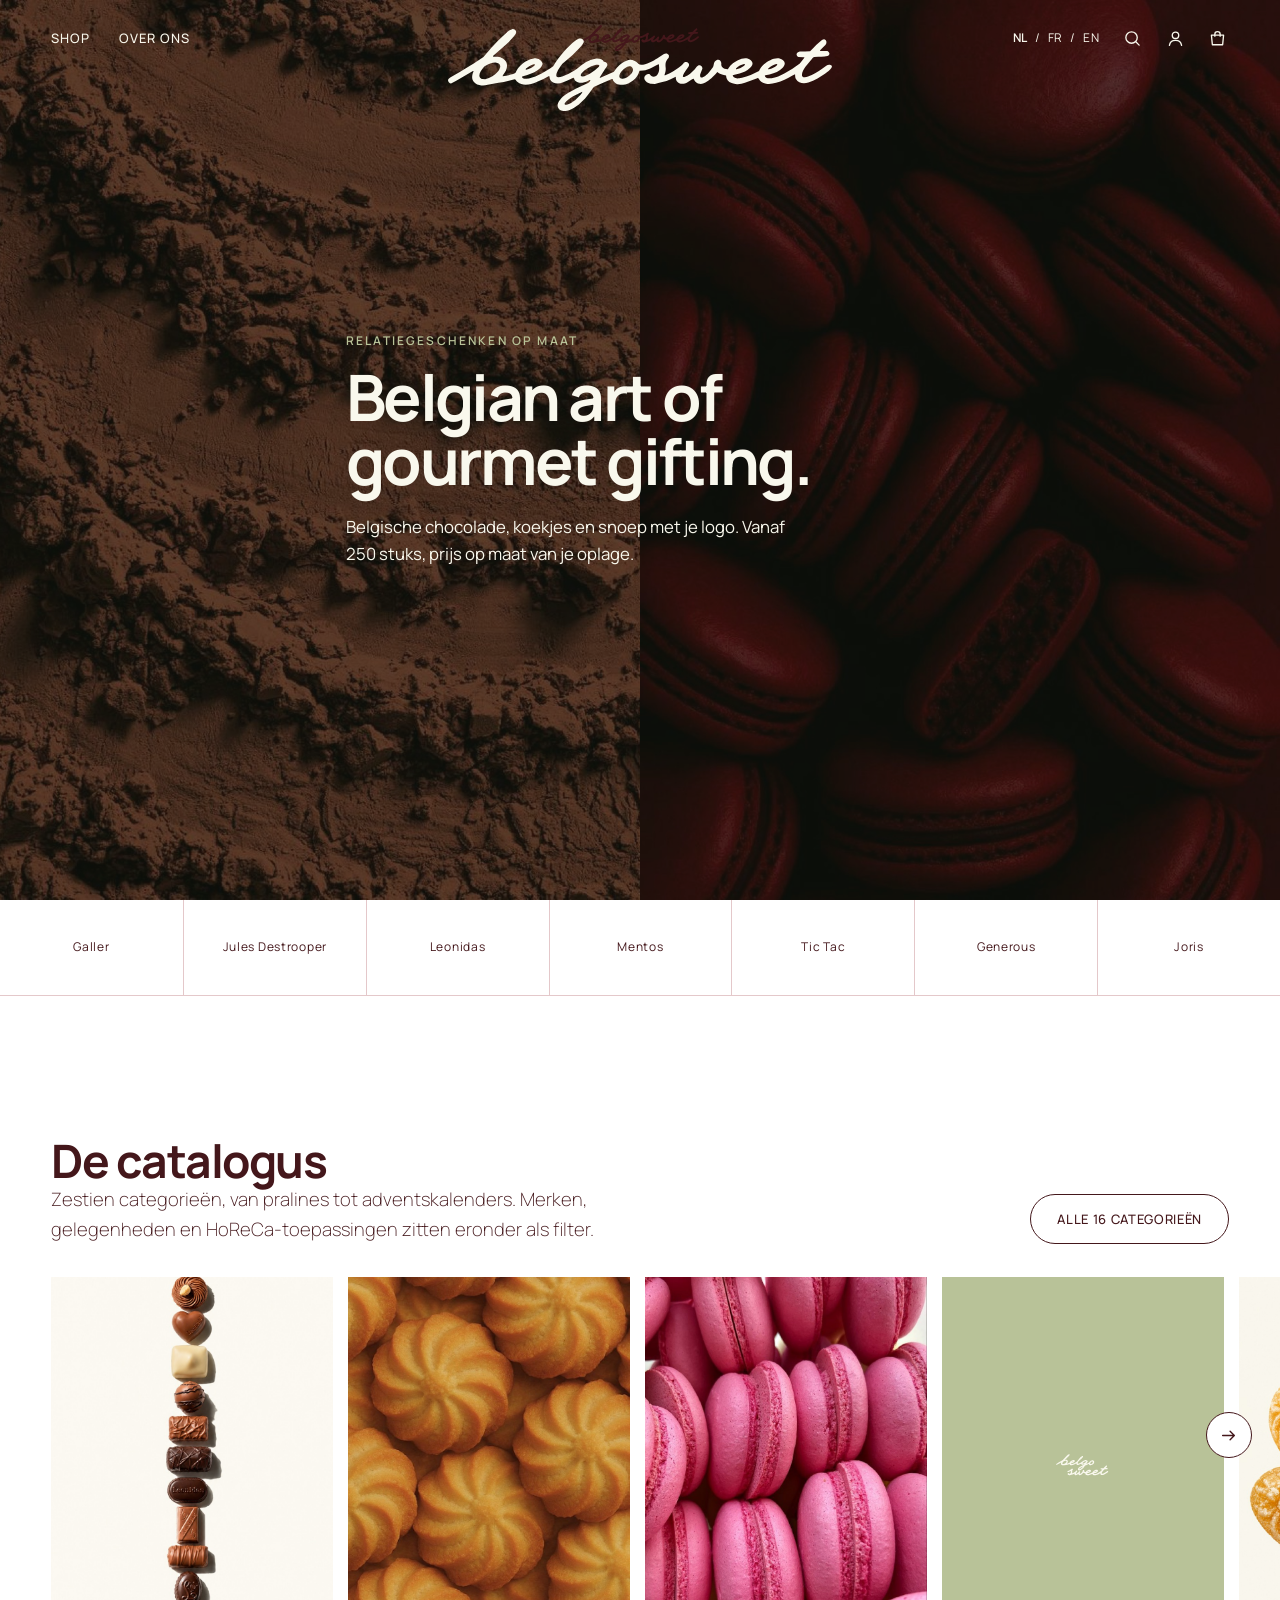
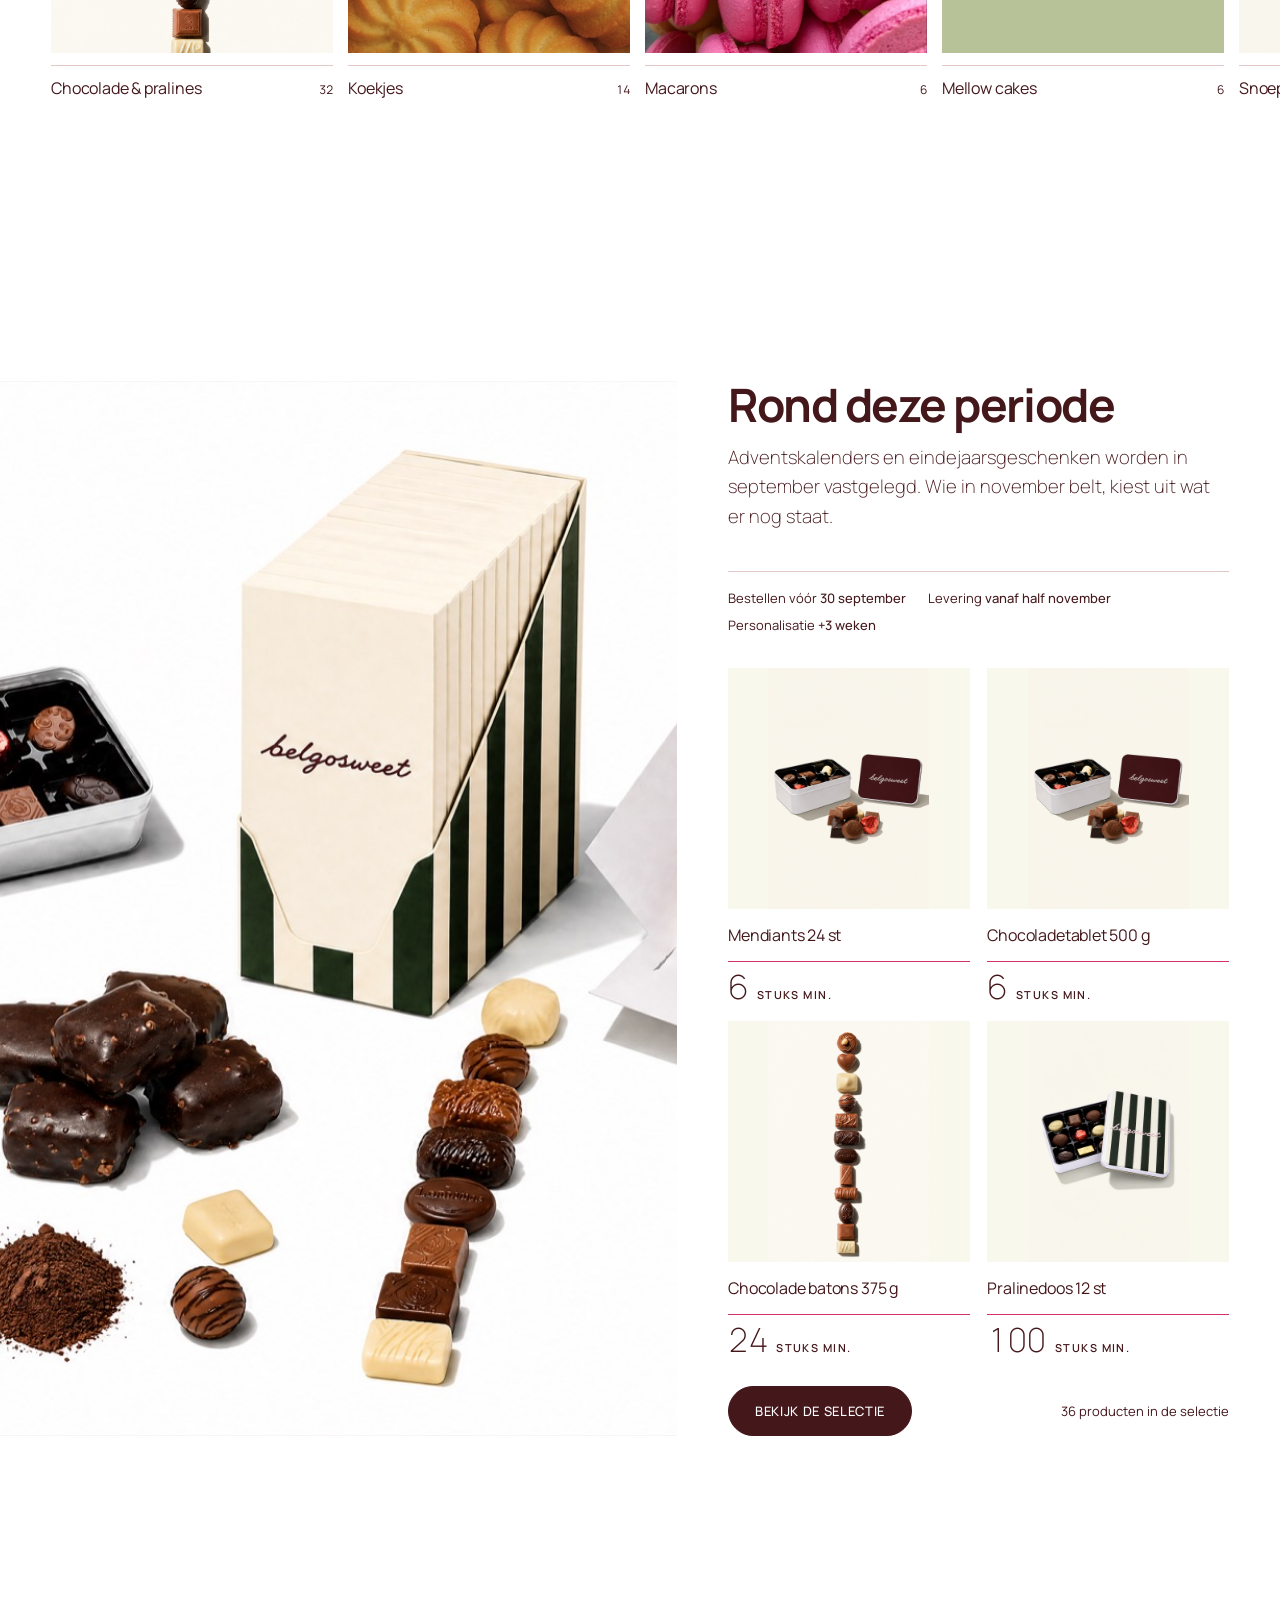
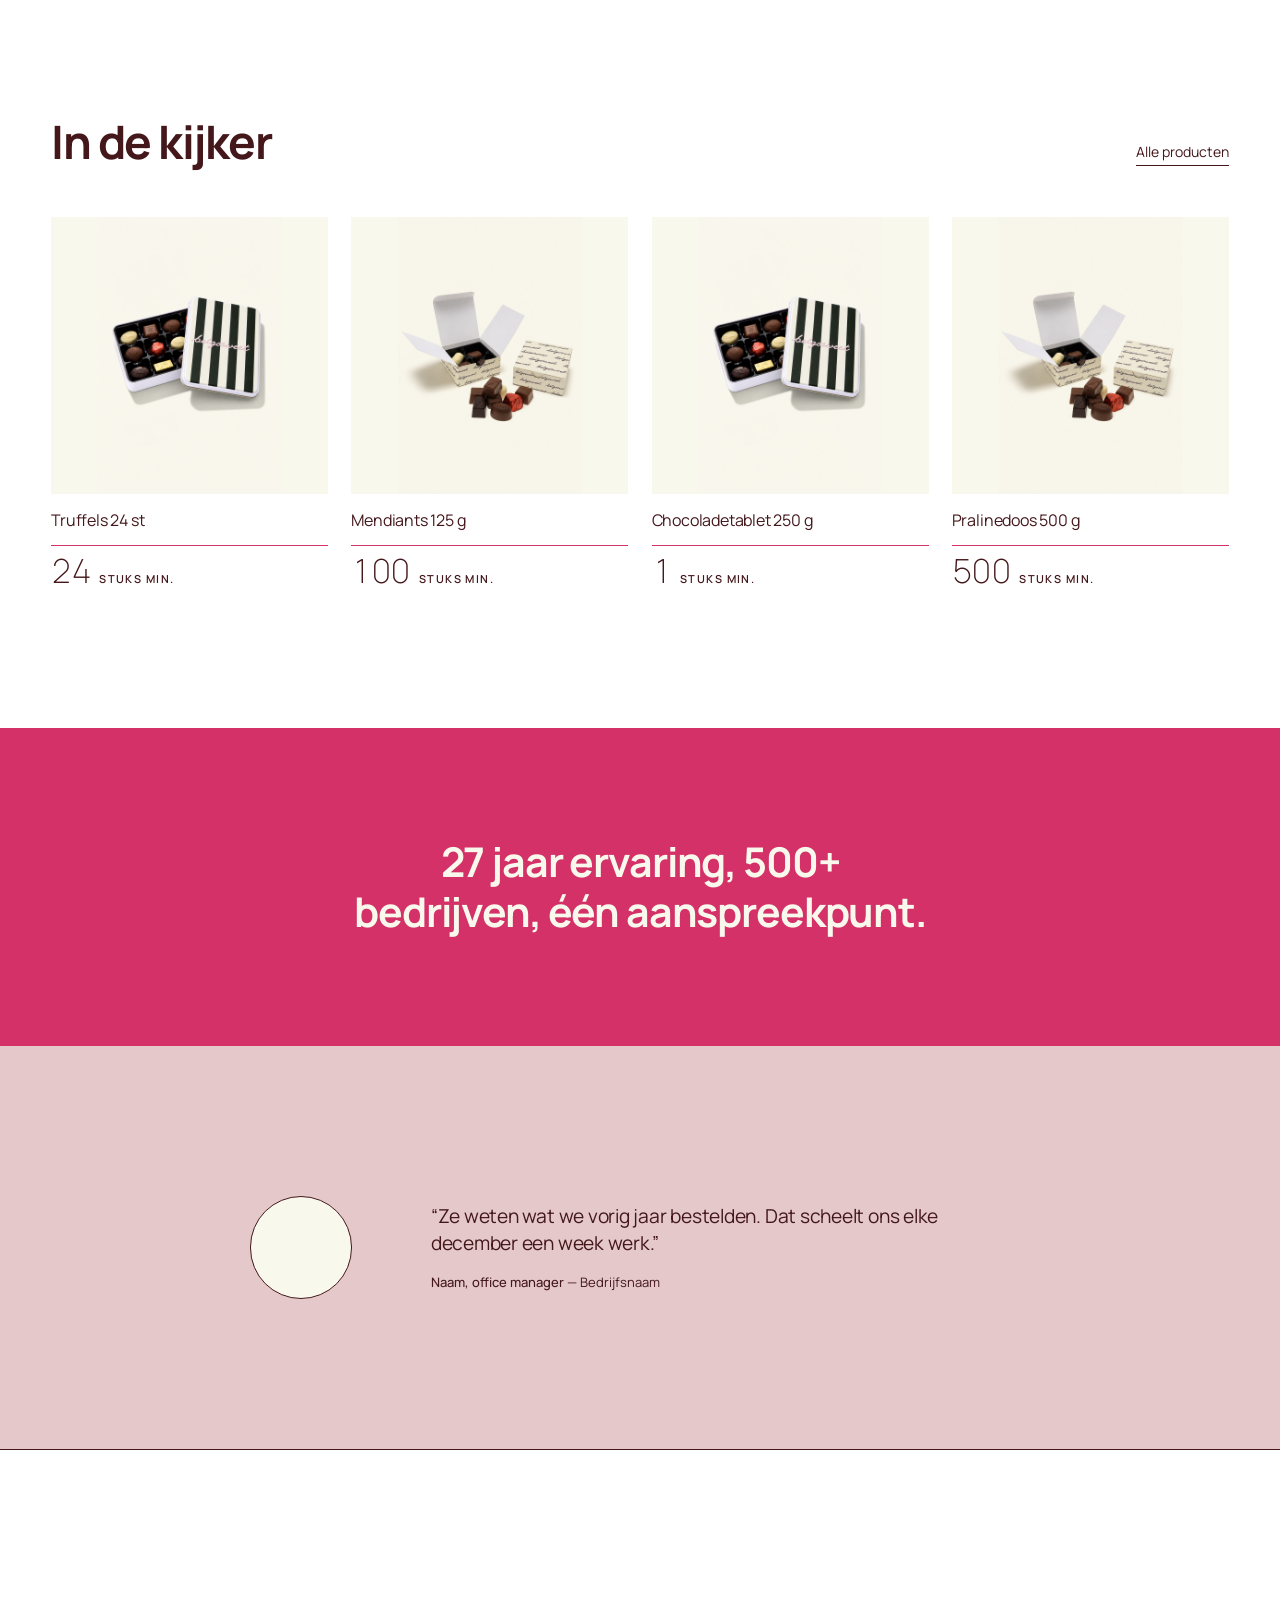
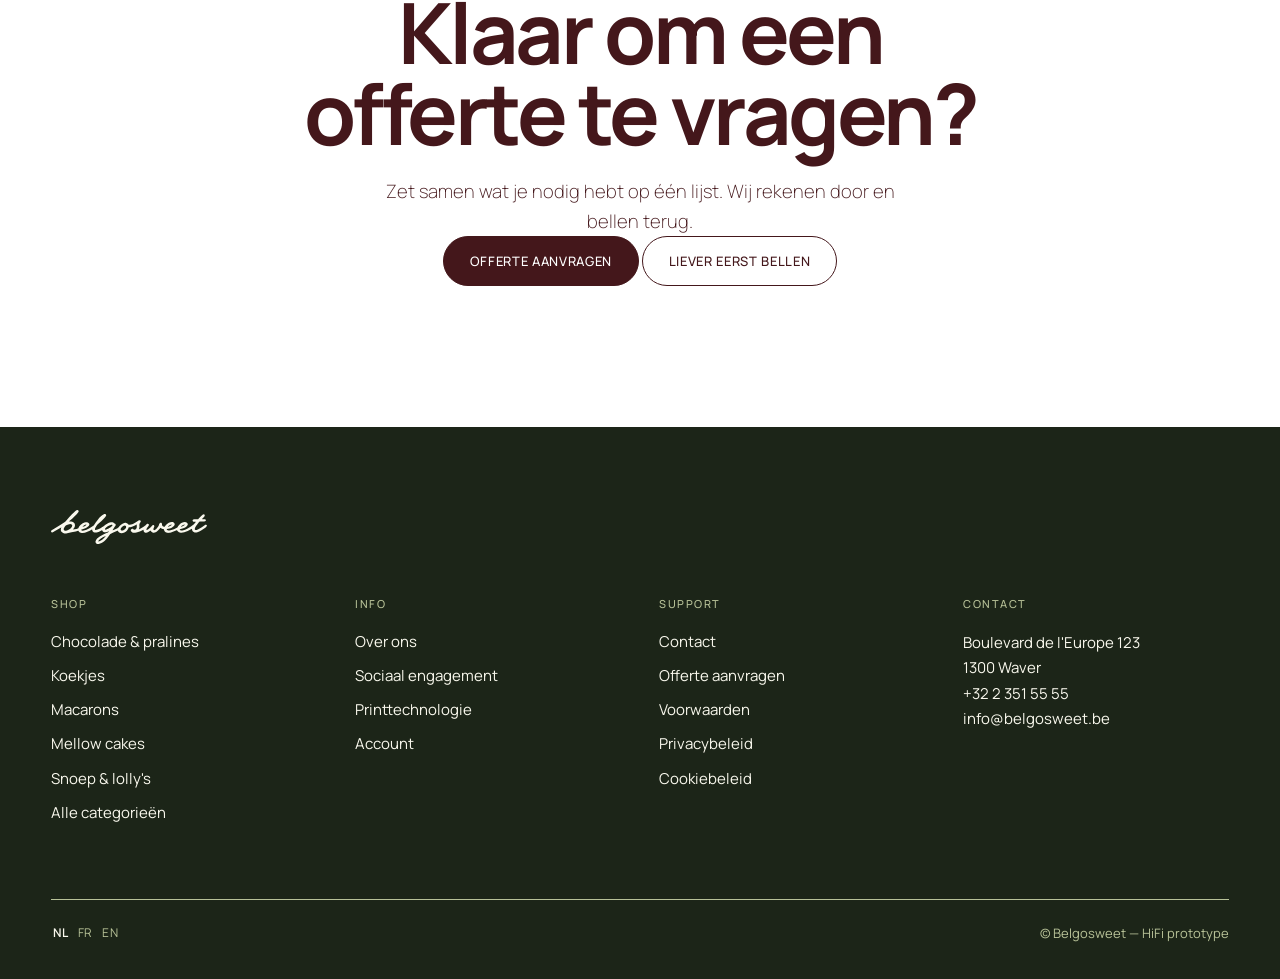
==== index.html @ 69382b97 "v2" ====
<!DOCTYPE html>
<html lang="nl">
<head>
<meta charset="UTF-8">
<meta name="viewport" content="width=device-width, initial-scale=1.0">
<title>Belgosweet — HiFi — Home</title>
<link rel="icon" href="assets/logo/favicon.svg" type="image/svg+xml">
<link rel="stylesheet" href="assets/css/colors.css">
<link rel="stylesheet" href="assets/css/fonts.css">
<link rel="stylesheet" href="styles.css">
</head>
<body data-page="home">

<div id="shell-header"></div>

<main>

  <!-- ============ HERO ============ -->
  <!-- Twee donkere panelen naast elkaar, het woordmerk groot bovenin en de
       belofte links uitgelijnd in een blok dat zelf gecentreerd staat.
       Het woordmerk krimpt bij het scrollen naar de headermaat; app.js
       wisselt op dat punt dit crème-exemplaar om voor het donkerrode in
       de header, die op datzelfde moment wit wordt. -->
  <section class="hero-full">
    <div class="hero-media" aria-hidden="true">
      <div class="hero-shot">
        <img src="assets/img/hero-links.jpg" alt="" loading="eager" decoding="async">
      </div>
      <div class="hero-shot">
        <img src="assets/img/hero-rechts.jpg" alt="" loading="eager" decoding="async">
      </div>
    </div>

    <div class="hero-wordmark" data-hero-wordmark aria-hidden="true">
      <img src="assets/logo/Logo-Light.svg" alt="" width="294" height="63">
    </div>

    <div class="wrap-wide hero-inner-full">
      <div class="hero-copy">
        <p class="hero-eyebrow reveal" style="--d:40ms">Relatiegeschenken op maat</p>
        <h1 class="display reveal" style="--d:120ms">Belgian art of gourmet gifting.</h1>
        <p class="lede reveal" style="--d:220ms">
          Belgische chocolade, koekjes en snoep met je logo. Vanaf 250 stuks,
          prijs op maat van je oplage.
        </p>
      </div>
    </div>
  </section>

  <!-- ============ MERKEN ============ -->
  <section class="brand-band">
    <div class="brand-band-inner" id="home-brands"></div>
  </section>

  <!-- ============ CATALOGUS ============ -->
  <section class="catalog-carousel">
    <div class="wrap-wide">
      <div class="carousel-head">
        <div>
          <h2 class="h-lg">De catalogus</h2>
          <p class="lede">
            Zestien categorieën, van pralines tot adventskalenders. Merken, gelegenheden
            en HoReCa-toepassingen zitten eronder als filter.
          </p>
        </div>
        <a class="cta-btn" href="shop.html">Alle 16 categorieën</a>
      </div>
    </div>

    <div class="carousel-viewport">
      <div class="carousel-track" id="cat-carousel" tabindex="0" role="region" aria-label="Productfamilies, horizontaal scrollbaar"></div>
      <button class="cc-nav cc-prev" type="button" data-cc="-1" aria-label="Vorige families"></button>
      <button class="cc-nav cc-next" type="button" data-cc="1" aria-label="Volgende families"></button>
    </div>

  </section>

  <!-- ============ SEIZOEN ============ -->
  <section class="season" id="home-seasonal">
    <div class="wrap-wide">

      <div class="season-top">
        <div class="season-media">
          <div class="ph has-img">
            <img src="assets/img/sfeer-geschenkdozen.jpg" alt="Eindejaarsgeschenken in Belgosweet-verpakking" loading="lazy" decoding="async">
          </div>
        </div>

        <div class="season-text">
          <h2 class="h-lg">Rond deze periode</h2>
          <p class="lede">
            Adventskalenders en eindejaarsgeschenken worden in september vastgelegd.
            Wie in november belt, kiest uit wat er nog staat.
          </p>
          <p class="season-facts">
            <span>Bestellen vóór <b>30 september</b></span>
            <span>Levering <b>vanaf half november</b></span>
            <span>Personalisatie <b>+3 weken</b></span>
          </p>

          <div class="season-cards" id="home-seasonal-strip"></div>

          <div class="season-foot">
            <a class="cta-btn primary" href="shop.html?occ=kerst">Bekijk de selectie</a>
            <span id="home-seasonal-count"></span>
          </div>
        </div>
      </div>

    </div>
  </section>

  <!-- ============ IN DE KIJKER ============ -->
  <section class="section" style="padding:var(--section-y) 0;">
    <div class="wrap-wide">
      <div class="section-lead">
        <h2 class="h-lg">In de kijker</h2>
        <a class="ulink" href="shop.html">Alle producten</a>
      </div>
      <div id="home-featured"></div>
    </div>
  </section>

  <!-- ============ USP-BANNER ============ -->
  <section class="usp-banner">
    <div class="wrap-wide">
      <p>27 jaar ervaring, 500+ bedrijven, één aanspreekpunt.</p>
    </div>
  </section>

  <!-- ============ TESTIMONIAL ============ -->
  <section class="testimonial-simple">
    <div class="wrap-wide">
      <div class="ts-inner">
        <div class="ts-photo"></div>
        <figure class="ts-body">
          <blockquote>“Ze weten wat we vorig jaar bestelden. Dat scheelt ons elke december een week werk.”</blockquote>
          <figcaption class="ts-attr">
            <b>Naam, office manager</b> — Bedrijfsnaam
          </figcaption>
        </figure>
      </div>
    </div>
  </section>

  <!-- ============ LAATST BEKEKEN (conditioneel) ============ -->
  <section class="section" id="home-recent-section" style="padding:var(--section-y) 0;">
    <div class="wrap-wide">
      <div class="section-lead"><h2 class="h-lg">Verder waar je gebleven was</h2></div>
      <div id="home-recent"></div>
    </div>
  </section>

  <!-- ============ AFSLUITER ============ -->
  <section class="closer">
    <div class="wrap-wide">
      <h2 class="display">Klaar om een offerte te vragen?</h2>
      <p class="lede">
        Zet samen wat je nodig hebt op één lijst. Wij rekenen door en bellen terug.
      </p>
      <div class="hero-actions">
        <a class="cta-btn primary" href="offerte.html">Offerte aanvragen</a>
        <a class="cta-btn" href="over-ons.html#contact">Liever eerst bellen</a>
      </div>
    </div>
  </section>

</main>

<div id="shell-footer"></div>

<script src="data.js"></script>
<script src="app.js"></script>
</body>
</html>
---- assets/css/colors.css ----
/* ============================================================
   Belgosweet — kleurpalet
   ------------------------------------------------------------
   ZES KLEUREN. GEEN VARIANTEN.

   Geen tussentinten, geen transparantie, geen color-mix(), geen
   lichtere of donkerdere versie van een basiskleur. Elke waarde
   die de site tekent staat letterlijk in blok 1 hieronder.

   Alles daaronder is uitsluitend een NAAM die naar een van die
   zes wijst. Wie een token toevoegt, wijst het naar een van de
   zes — er wordt niets gemengd.

   Gevolg voor de hiërarchie: op crème is er precies één
   tekstkleur die de norm haalt (donkerrood, 14.22:1). Er bestaat
   dus geen "lichtere grijstint" voor bijschriften of tellers.
   Rangorde loopt daarom via GROOTTE en GEWICHT, niet via kleur.
   Zie BRANDING.md §3.3.

   Contrastverhoudingen staan per regel, berekend volgens
   WCAG 2.1. Zie de volledige matrix in BRANDING.md §2.2.
   ============================================================ */

:root{

  /* ---- 1. De zes. Dit is de volledige lijst. ---------------- */

  --cream:    #F9F8ED;   /* Off-white / Crème            249,248,237 */
  --pink:     #E4C8CA;   /* Lichtroze / Poederroze       228,200,202 */
  --burgundy: #44171B;   /* Donkerrood / Kastanjebruin    68, 23, 27 */
  --green:    #1C2518;   /* Donkergroen / Zwartgroen      28, 37, 24 */
  --sage:     #B8C298;   /* Saliegroen / Olijfgroen      184,194,152 */
  --magenta:  #D33168;   /* Felroze / Magenta            211, 49,104 */


  /* ---- 1b. Wit ---------------------------------------------- */
  /* Zuiver wit stond NIET in de oorspronkelijke zes. Het is er op
     uitdrukkelijk verzoek bijgekomen als paginagrond, en dat heeft
     één gevolg dat je moet kennen: crème is daarmee gepromoveerd
     van "de grond van het scherm" naar "een vlak op het scherm".
     Productbeelden staan nu op crème en dat crème leest alleen als
     vlak zolang de pagina eromheen wit is.

     Wit draagt zelf geen tekst en trekt zelf geen lijn; het is
     uitsluitend grond. Donkerrood haalt er 15.30:1 op (nog iets
     meer dan de 14.22:1 op crème), dus de tekstregels uit §2
     blijven onveranderd gelden. */

  --white:    #FFFFFF;   /* Paginagrond                  255,255,255 */


  /* ---- 2. Tekst op lichte vlakken --------------------------- */
  /* Donkerrood haalt 14.22:1 op crème, 9.69:1 op roze en
     8.10:1 op salie. Het is de enige tekstkleur op licht.
     De vier ink-namen blijven bestaan omdat styles.css ze
     gebruikt, maar ze wijzen bewust allemaal naar dezelfde
     kleur: er ís geen zachtere trap. */

  --ink:   var(--burgundy);
  --ink-2: var(--burgundy);
  --ink-3: var(--burgundy);


  /* ---- 3. Lijnen ------------------------------------------- */
  /* Roze op crème geeft 1.47:1 — precies genoeg om een vlak af
     te bakenen zonder een streep te trekken. Dat is genoeg voor
     DECORATIEVE scheidingen.

     Voor de rand van een bedienbaar element (invoerveld, select,
     variantknop) eist WCAG 1.4.11 minstens 3:1. Roze en salie
     halen dat niet. Zulke randen krijgen daarom --control. */

  --rule:    var(--pink);
  --rule-2:  var(--pink);
  --ink-4:   var(--pink);      /* enkel lijnen en iconen, nooit tekst */
  --control: var(--burgundy);  /* rand van bedienbare elementen, 14.22:1 */


  /* ---- 4. Vlakken ------------------------------------------ */
  /* Crème draagt het grootste deel van elk scherm. Roze en salie
     zijn de zachte vlakken die het ritme breken — nooit twee
     direct na elkaar. */

  --paper:     var(--white);  /* de pagina zelf                       */
  --paper-2:   var(--pink);
  /* Het beeldvlak was roze zolang de pagina crème was. Nu de pagina wit
     is, is crème precies het juiste vlak: het licht ver genoeg op tegen
     wit om een tegel af te bakenen, en het is exact de grond waarop de
     productopnames zijn gefotografeerd (#F9F9F0). Het product lijkt
     daardoor vrij te staan in plaats van in een fotokadertje. */
  --surface:   var(--cream);  /* beeldvlak; donkerrood erop = 14.22:1 */
  --band-pink: var(--pink);
  --band-sage: var(--sage);


  /* ---- 5. Donkere secties ---------------------------------- */
  /* Salie is op donkergroen wél bruikbaar als tweede tekstkleur
     (8.45:1) — daar bestaat de trap dus wel. */

  --void:      var(--green);
  --on-void:   var(--cream);  /* 14.83:1 */
  --on-void-2: var(--sage);   /*  8.45:1 */


  /* ---- 6. Accent ------------------------------------------- */
  /* Magenta haalt nergens 4.5:1 — op crème blijft het op 4.46:1
     steken. Het draagt daarom NOOIT lopende tekst. Wel: vlakken,
     grote displaytekst (>=24px, of >=18.7px bold), randen en
     markeringen. De primaire CTA is donkerrood, niet magenta. */

  --accent:    var(--magenta);
  --accent-on: var(--cream);


  /* ---- 7. Legacy-aliassen ---------------------------------- */

  --ink-soft:  var(--ink-3);
  --ink-faint: var(--ink-4);
  --line:      var(--rule-2);
  --line-soft: var(--rule);
  --bg:        var(--paper);
  --bg-alt:    var(--paper-2);
  --ph:        var(--surface);
}
---- assets/css/fonts.css ----
/* ============================================================
   Belgosweet — typografie
   ------------------------------------------------------------
   Eén familie: Manrope. Variable, as `wght` 200–800.
   SIL Open Font License 1.1 — zie ../fonts/OFL.txt.

   LET OP: Manrope heeft GEEN breedte-as. De MidFi bouwde
   hiërarchie op `wdth` (Archivo); dat is hier vervangen door
   gewicht, grootte en letterafstand. Zie BRANDING.md §3.2.

   De bestanden zijn TTF zoals aangeleverd. Voor productie horen
   ze naar WOFF2 (± 60 KB i.p.v. 167 KB); voor dit prototype is
   dat geen blokker.
   ============================================================ */

@font-face{
  font-family:"Manrope";
  src:url("../fonts/Manrope-VariableFont_wght.ttf") format("truetype-variations"),
      url("../fonts/Manrope-VariableFont_wght.ttf") format("truetype");
  font-weight:200 800;
  font-style:normal;
  font-display:swap;
}

/* Statische fallbacks voor browsers zonder variable-font-ondersteuning.
   Alleen de gewichten die de schaal in BRANDING.md §3.3 echt gebruikt. */
@font-face{
  font-family:"Manrope Static";
  src:url("../fonts/static/Manrope-Regular.ttf") format("truetype");
  font-weight:400; font-style:normal; font-display:swap;
}
@font-face{
  font-family:"Manrope Static";
  src:url("../fonts/static/Manrope-Medium.ttf") format("truetype");
  font-weight:500; font-style:normal; font-display:swap;
}
@font-face{
  font-family:"Manrope Static";
  src:url("../fonts/static/Manrope-SemiBold.ttf") format("truetype");
  font-weight:600; font-style:normal; font-display:swap;
}
@font-face{
  font-family:"Manrope Static";
  src:url("../fonts/static/Manrope-Bold.ttf") format("truetype");
  font-weight:700; font-style:normal; font-display:swap;
}
@font-face{
  font-family:"Manrope Static";
  src:url("../fonts/static/Manrope-ExtraBold.ttf") format("truetype");
  font-weight:800; font-style:normal; font-display:swap;
}

:root{
  --font-sans:"Manrope","Manrope Static",-apple-system,BlinkMacSystemFont,
              "Helvetica Neue",Arial,sans-serif;
}
---- styles.css ----
/* ============================================================
   Belgosweet — HiFi stylesheet
   ------------------------------------------------------------
   De structuur uit de MidFi, nu in het merk. Kleur komt
   uitsluitend uit assets/css/colors.css; typografie uit
   assets/css/fonts.css. Beide moeten VÓÓR dit bestand
   ingeladen zijn.

   In dit bestand staat geen enkele hexwaarde. Wie er een nodig
   heeft, voegt hem toe aan colors.css — niet hier. Zo blijft
   het palet van zes afdwingbaar. Zie BRANDING.md.
   ============================================================ */

/* Kleurtokens staan in assets/css/colors.css — de enige bron.
   Hier alleen wat géén kleur is: ruimte, stapeling, beweging. */
:root{
  /* ---- Ruimte ---- */
  --gap:24px;
  --maxw:1280px;
  --gutter:clamp(20px, 4vw, 56px);
  --header-h:76px;
  --section-y:clamp(96px, 11vw, 190px);

  /* ---- Semantische z-schaal ---- */
  --z-sticky:100;
  --z-drawer:200;
  --z-overlay:300;
  --z-control:400;

  /* ---- Beweging ---- */
  --ease:cubic-bezier(0.22, 1, 0.36, 1);      /* ease-out-quint */
  --ease-soft:cubic-bezier(0.33, 1, 0.68, 1);
}

*{ box-sizing:border-box; }
html{ scroll-behavior:smooth; -webkit-text-size-adjust:100%; }

body{
  margin:0;
  font-family:var(--font-sans);
  color:var(--ink-2);
  background:var(--paper);
  font-size:16px;
  line-height:1.55;
  -webkit-font-smoothing:antialiased;
  text-rendering:optimizeLegibility;
}

a{ color:inherit; text-decoration:none; }
img,svg{ display:block; max-width:100%; }
button{ font-family:inherit; font-size:inherit; color:inherit; cursor:pointer; }
input,select,textarea{ font-family:inherit; }

/* Zichtbare focus is niet onderhandelbaar — B2B-gebruikers
   tabben door filters en formulieren. */
:focus-visible{
  outline:2px solid var(--ink);
  outline-offset:3px;
  border-radius:1px;
}

/* ---- Typografische schaal ----------------------------------
   Eén familie: Manrope, gewichtsas 200–800. De hiërarchie loopt
   niet in één richting, maar in twee:

     koppen         700  bold, groot        — die bevestigen
     subkoppen      600  semibold
     lopende tekst  400  regular
     lede           200  extra light, 18px+ — die ondersteunt
     details        300  light
     getallen       200  extra light, groot — het register
     labels/units   600  semibold, kapitalen

   Koppen dragen gewicht, alles eromheen laat los. Daardoor is het
   aantallenregister het enige grote LICHTE element op de pagina —
   en dat maakt het meteen het element dat opvalt.

   Waar de grens ligt: gewicht 200 heeft formaat nodig. Boven
   ± 40px draagt het; daaronder worden de stokken te dun, zeker
   op een scherm zonder hoge pixeldichtheid. Lopende tekst blijft
   daarom 400 en kleine kapitalen blijven 600. Let op: een
   contrastcontrole vangt dit NIET — die rekent op kleur, niet op
   streekdikte. Dit is een leesbaarheidsgrens, geen contrastgrens. */

h1,h2,h3{
  color:var(--ink);
  font-weight:700;
  line-height:1.05;
  letter-spacing:-0.025em;
  text-wrap:balance;
  margin:0;
}

/* Extra light vraagt meer formaat en strakkere spatiëring dan een
   vette kop: de letters moeten elkaar vasthouden. */
.display{
  font-size:clamp(2.7rem, 6.6vw, 5.6rem);
  font-weight:700;
  line-height:0.96;
  letter-spacing:-0.042em;
}
.h-lg{
  font-size:clamp(2rem, 3.6vw, 3.1rem);
  font-weight:700; letter-spacing:-0.032em; line-height:1.04;
}
.h-md{
  font-size:clamp(1.5rem, 2.2vw, 2.1rem);
  font-weight:600; letter-spacing:-0.026em;
}

.lede{
  /* Extra light kan hier, maar alleen omdat de ondergrens op 1.15rem
     (18.4px) ligt. Zakt dit onder ± 18px, dan moet het terug naar 300. */
  font-size:clamp(1.15rem, 1.4vw, 1.35rem);
  font-weight:200;
  line-height:1.6;
  color:var(--ink-2);
  max-width:52ch;
  text-wrap:pretty;
}
.meta{ font-size:0.8125rem; font-weight:300; color:var(--ink-3); letter-spacing:0.005em; }

/* Sparingly. Niet boven elke sectie — dat is precies het
   sjabloon-signaal dat we hier wegwerken. */
.label{
  font-size:0.6875rem; text-transform:uppercase; letter-spacing:0.14em;
  font-weight:600; color:var(--ink-3);
}

p{ margin:0 0 1em; }
p:last-child{ margin-bottom:0; }

/* width:100% is nodig omdat deze wrappers ook binnen flex-kolommen
   staan (de hero). Daar zorgt `margin:0 auto` anders voor
   shrink-to-fit in plaats van volle breedte. */
.wrap{ width:100%; max-width:var(--maxw); margin:0 auto; padding:0 var(--gutter); }
.wrap-wide{ width:100%; max-width:1600px; margin:0 auto; padding:0 var(--gutter); }
.hidden{ display:none !important; }

/* Onderstreping die van links uitgroeit — gebruikt voor tekstlinks
   die als actie lezen zonder knop te worden. */
.ulink{
  display:inline-block; position:relative; color:var(--ink);
  font-size:0.875rem; padding-bottom:3px;
}
.ulink::after{
  background:var(--accent);
  content:""; position:absolute; left:0; right:0; bottom:0; height:1px;
  background:currentColor; transform-origin:left;
  transition:transform .5s var(--ease);
}
.ulink:hover::after{ transform:scaleX(0); transform-origin:right; }

/* ============================================================
   Header
   ============================================================ */

/* De shell wordt door JavaScript in deze container gerenderd. Zonder
   `display:contents` blijft de header een sticky kind van een doosje
   dat exact even hoog is als hijzelf — dan heeft sticky geen ruimte om
   te blijven plakken en scrolt de balk gewoon mee weg. Zo wordt de
   header voor de layout een direct kind van <body>. */
#shell-header{ display:contents; }

/* Drie zones: navigatie links, woordmerk gecentreerd, hulpmiddelen
   rechts. "Home" is geen navigatie-item — het woordmerk is de weg
   terug, zoals op vrijwel elke site die deze indeling gebruikt. */
.site-header{
  position:sticky; top:0; z-index:var(--z-sticky);
  background:var(--paper);
  border-bottom:1px solid var(--rule);
  transition:background .45s var(--ease), border-color .45s var(--ease), color .45s var(--ease);
}
.header-grid{
  display:grid; grid-template-columns:1fr auto 1fr; align-items:center;
  gap:24px; min-height:var(--header-h);
}

.wordmark{
  grid-column:2; justify-self:center;
  display:flex; align-items:center;
  font-size:clamp(1.05rem, 1.5vw, 1.3rem);
  font-weight:700; letter-spacing:0.02em; color:var(--ink);
  white-space:nowrap;
}
/* Minimum 120px breed (BRANDING.md §4.2) — daaronder lopen de dunne
   verbindingen in de script dicht.

   De maat wordt op de BREEDTE gezet, niet op de hoogte. Met een hoogte
   plus `min-width` won de min-width op smalle schermen van de `width:auto`
   en werd het logo uitgerekt. Belangrijker nog: het woordmerk in de hero
   krimpt naar precies deze maat (zie .hero-wordmark) — dat werkt alleen
   als beide exemplaren dezelfde verhouding houden. */
.wordmark img{
  width:clamp(118px, 8.8vw, 126px);
  height:auto;
}

/* Woordmerk in de footer — iets ruimer, met de vrije ruimte eronder. */
.footer-brand{ margin-bottom:clamp(32px, 4vw, 52px); }
.footer-brand img{ height:clamp(26px, 2.6vw, 34px); width:auto; }

.nav-left{ grid-column:1; display:flex; align-items:center; gap:clamp(16px, 2.2vw, 32px); }
.nav-left a{
  position:relative; font-size:0.8125rem; font-weight:500;
  letter-spacing:0.08em; text-transform:uppercase; color:var(--ink);
  padding:4px 0;
}
.nav-left a::after{
  content:""; position:absolute; left:0; bottom:0; width:100%; height:2px;
  background:var(--accent); transform:scaleX(0); transform-origin:left;
  transition:transform .45s var(--ease);
}
.nav-left a:hover::after,
.nav-left a.active::after{ transform:scaleX(1); }

.nav-right{
  grid-column:3; justify-self:end;
  display:flex; align-items:center; gap:clamp(12px, 1.6vw, 22px);
}
.lang-switch{ display:flex; align-items:center; gap:5px; font-size:0.75rem; letter-spacing:0.06em; color:var(--ink-3); }
.lang-switch a{ padding:2px; }
.lang-switch a.active{ color:var(--ink); font-weight:600; }
.lang-switch .div{ color:var(--ink-3); }

.icon-btn{
  display:inline-flex; align-items:center; justify-content:center;
  position:relative; width:34px; height:34px; margin:-6px;
  background:none; border:none; color:var(--ink);
  transition:opacity .3s var(--ease);
}
.icon-btn:hover{ opacity:.6; }
.icon-btn svg{ width:19px; height:19px; }
.icon-btn .count{
  position:absolute; top:1px; right:1px;
  min-width:15px; height:15px; padding:0 3px;
  background:var(--ink); color:var(--paper);
  font-size:9px; font-weight:600; line-height:15px; text-align:center;
  border-radius:100px;
}
.icon-btn .count[data-empty="true"]{ display:none; }

/* ---------- Shop-dropdown ----------
   De header groeit uit tot een wit paneel met de volledige
   catalogus. Ligt óver de pagina in plaats van de inhoud naar
   beneden te duwen — anders springt alles bij elke hover. */
.mega{
  position:absolute; top:100%; left:0; right:0;
  background:var(--paper);
  /* Dicht is dit paneel 0 hoog plus 1px rand. Zonder padding-box zou de
     achtergrond ónder die rand doorlopen en over een donkere hero een
     witte haarlijn trekken die er niet hoort. */
  background-clip:padding-box;
  border-bottom:1px solid transparent;
  display:grid; grid-template-rows:0fr;
  opacity:0; pointer-events:none;
  transition:grid-template-rows .45s var(--ease), opacity .3s var(--ease),
             border-color .45s var(--ease);
}
.mega.open{
  grid-template-rows:1fr; opacity:1; pointer-events:auto;
  border-bottom-color:var(--rule);
}
.mega > div{ overflow:hidden; }

/* Seizoensregel bovenaan het paneel. Magenta rand, want dit is dezelfde
   soort melding als een promo-badge: hier is iets aan de hand dat een
   datum heeft. De tekst blijft donkerrood. */
.mega-season{
  display:flex; align-items:center; gap:16px; flex-wrap:wrap;
  margin-top:clamp(22px, 2.4vw, 34px);
  padding:16px 20px;
  border:1.5px solid var(--accent);
  color:var(--ink);
  transition:background .3s var(--ease);
}
.mega-season:hover{ background:var(--paper-2); }
.mega-season-k{
  font-size:0.6875rem; font-weight:700; text-transform:uppercase;
  letter-spacing:.13em; white-space:nowrap;
}
.mega-season-v{ font-size:0.9375rem; color:var(--ink-2); }
.mega-season svg{ margin-left:auto; width:16px; height:16px; flex:0 0 auto; }

.mega-inner{
  display:grid; grid-template-columns:repeat(4, 1fr);
  gap:clamp(20px, 2.4vw, 44px);
  padding:clamp(22px, 2.4vw, 34px) 0 clamp(24px, 2.6vw, 36px);
}
.mega-col-title{
  display:block; padding-bottom:12px; margin-bottom:6px;
  border-bottom:1px solid var(--rule);
  font-size:0.6875rem; text-transform:uppercase; letter-spacing:0.13em;
  font-weight:600; color:var(--ink);
}
.mega-col a:not(.mega-col-title){
  display:flex; justify-content:space-between; align-items:baseline; gap:12px;
  padding:8px 0; font-size:0.9375rem; color:var(--ink-2);
  transition:padding-left .4s var(--ease), color .3s var(--ease);
}
.mega-col a:not(.mega-col-title):hover{ color:var(--ink); padding-left:7px; }
.mega-col a span{ font-size:0.75rem; color:var(--ink-3); font-variant-numeric:tabular-nums; }

.mega-foot{
  display:flex; justify-content:space-between; align-items:center;
  gap:20px; flex-wrap:wrap;
  border-top:1px solid var(--rule);
  padding:16px 0 clamp(26px, 2.8vw, 38px);
  font-size:0.8125rem; color:var(--ink-3);
}

/* Zoeken schuift open onder de header i.p.v. permanent een veld
   in de balk te zetten. */
.search-panel{
  display:grid; grid-template-rows:0fr;
  border-bottom:1px solid transparent;
  transition:grid-template-rows .5s var(--ease), border-color .5s var(--ease);
  background:var(--paper);
  background-clip:padding-box;   /* zie .mega */
}
.search-panel.open{ grid-template-rows:1fr; border-bottom-color:var(--rule); }
.search-panel > div{ overflow:hidden; }
.search-panel form{ display:flex; align-items:center; gap:14px; padding:22px 0 26px; }
.search-panel input{
  flex:1 1 auto; border:none; border-bottom:1px solid var(--rule-2); background:none;
  font-size:clamp(1.25rem, 2.6vw, 1.9rem); font-weight:500;
  padding:8px 0; color:var(--ink); letter-spacing:-0.02em;
}
.search-panel input::placeholder{ color:var(--ink-3); }
.search-panel input:focus{ outline:none; border-bottom-color:var(--ink); }
.search-panel .hint{ font-size:0.8125rem; color:var(--ink-3); white-space:nowrap; }

/* Vaste offerte-CTA. Blijft altijd actief ogen, ook bij lege lijst —
   dit was expliciet een UX-probleem op de huidige site. */
.cta-btn{
  display:inline-flex; align-items:center; justify-content:center; gap:9px;
  border:1px solid var(--ink); background:transparent; color:var(--ink);
  padding:14px 26px; font-size:0.8125rem; font-weight:500;
  letter-spacing:0.05em; text-transform:uppercase;
  white-space:nowrap; text-align:center; border-radius:100px;
  transition:background .4s var(--ease), color .4s var(--ease),
             border-color .4s var(--ease), opacity .3s var(--ease);
}
.cta-btn:hover{ background:var(--ink); color:var(--paper); }
.cta-btn.primary{ background:var(--ink); color:var(--paper); }
.cta-btn.primary:hover{ background:var(--green); }
.cta-btn.small{ padding:9px 18px; font-size:0.75rem; }
.cta-btn[disabled]{ opacity:.45; pointer-events:none; }

.quote-count{
  display:inline-block; min-width:18px; padding:0 5px; margin-left:7px;
  border:1px solid currentColor; font-size:10px; line-height:15px; text-align:center;
  border-radius:100px;
}

.nav-toggle{
  display:none; background:none; border:none; color:var(--ink);
  width:34px; height:34px; margin:-6px; align-items:center; justify-content:center;
}
.nav-toggle svg{ width:20px; height:20px; }

/* mobiel uitschuifmenu */
.mobile-drawer{
  position:fixed; inset:var(--header-h) 0 0; z-index:var(--z-drawer);
  background:var(--paper); padding:0 var(--gutter);
  transform:translateY(-8px); opacity:0; visibility:hidden;
  transition:opacity .4s var(--ease), transform .5s var(--ease), visibility .4s;
  overflow-y:auto;
}
.mobile-drawer.open{ transform:none; opacity:1; visibility:visible; }
.mobile-drawer a{
  display:flex; justify-content:space-between; align-items:center;
  padding:20px 0; border-bottom:1px solid var(--rule);
  font-size:1.35rem; font-weight:600; color:var(--ink);
  letter-spacing:-0.02em;
}
.mobile-drawer .drawer-foot{ padding:28px 0; display:flex; flex-direction:column; gap:16px; }
.mobile-drawer .cta-btn{ width:100%; }

/* ============================================================
   Breadcrumb — bestond nergens op de huidige site
   ============================================================ */

.breadcrumb{ font-size:12px; color:var(--ink-soft); padding:16px 0 0; }
.breadcrumb a:hover{ color:var(--ink); text-decoration:underline; }
.breadcrumb .sep{ padding:0 6px; color:var(--ink-3); }

/* ============================================================
   Sectie-skelet
   ============================================================ */

.section{ padding:44px 0; }
.section.tight{ padding:26px 0; }
.section.alt{ background:var(--bg-alt); }
.section-head{
  margin-bottom:clamp(28px, 3.2vw, 48px);
  display:flex; align-items:flex-end; justify-content:space-between;
  gap:24px; flex-wrap:wrap;
}
.eyebrow{
  font-size:0.6875rem; text-transform:uppercase; letter-spacing:.16em;
  font-weight:600; color:var(--ink); margin:0 0 14px;
}
.section-title{
  font-size:clamp(1.8rem, 3vw, 2.6rem); font-weight:700;
  margin:0; letter-spacing:-.032em; line-height:1.06;
}
.page-title{
  font-size:clamp(2.5rem, 5.4vw, 4.4rem); font-weight:700;
  margin:0; letter-spacing:-.04em; line-height:1.0;
}
.section-sub{
  font-size:1rem; font-weight:300; line-height:1.62; color:var(--ink);
  margin:16px 0 0; max-width:50ch;
}
.link-more{
  font-size:0.8125rem; letter-spacing:.02em; color:var(--ink);
  border-bottom:1px solid var(--ink); padding-bottom:3px;
}

/* ============================================================
   Placeholders — beeld dat er nog niet is
   ============================================================ */

.ph{
  background-color:var(--surface);
  background-image:url("assets/logo/Logo-Mark.svg");
  background-repeat:no-repeat;
  background-position:center;
  background-size:min(24%, 96px);
  border:none;
  display:flex; align-items:flex-end; justify-content:center;
  color:var(--ink-3); font-size:11px; text-transform:uppercase; letter-spacing:.05em;
  min-height:100px; text-align:center; padding:8px 8px 12px;
  transition:background-size .7s var(--ease), background-color .5s var(--ease);
}
.ph.tall{ min-height:340px; }
.ph.short{
  min-height:60px;
  background-image:none;          /* te klein voor merkteken én bijschrift */
  align-items:center; padding:8px;
}
/* --- Beeldvlak MET foto ---
   De .ph blijft de doos die de maat bepaalt (aspect-ratio, min-height,
   de kleurgrond) en de foto legt zich er absoluut overheen. Zo hoeft
   geen enkele bestaande maatregel te wijken en valt een vlak zonder
   foto terug op precies het merkteken-op-kleur dat er stond.

   De grond blijft eronder staan en is zichtbaar zolang de foto laadt:
   roze of salie, nooit wit. */
/* De padding op .ph is er voor het bijschrift van een LEEG vlak. Staat er
   een foto in, dan moet die tot de rand lopen: een absoluut gepositioneerd
   kind rekent `inset:0` af tegen de padding-box, dus zonder deze regel
   houdt het beeld een randje grond over aan alle vier de kanten. */
.ph.has-img{ position:relative; overflow:hidden; padding:0; }
.ph.has-img > img{
  position:absolute; inset:0;
  width:100%; height:100%;
  object-fit:cover; display:block;
  transition:transform .8s var(--ease);
}
/* Dezelfde beweging als het merkteken op een leeg vlak maakte: de kaart
   reageert, zonder dat er een kader oplicht. */
.card:hover .ph.has-img > img,
.tile:hover .ph.has-img > img,
.cc-slide:hover .ph.has-img > img{ transform:scale(1.045); }

/* --- Productbeeld: het object, niet het kader ---
   De aangeleverde productopnames staan als los object op een egale grond
   van #F9F9F0 — praktisch --cream. Met `contain` op datzelfde crème valt
   de rand van de foto weg tegen de pagina en lijkt het product vrij te
   staan. Met `cover` zou een staande verpakkingsfoto bovendien bovenaan
   en onderaan afgesneden worden; juist bij een doos is dat het deel dat
   je wil zien. */
.ph.has-img.contain{ background-color:var(--cream); }
.ph.has-img.contain > img{ object-fit:contain; }

.ph.square{ aspect-ratio:1/1; min-height:0; }
.ph.wide{ aspect-ratio:16/9; min-height:0; }
.ph.fill{ height:100%; min-height:300px; border:none; }

/* De vulbalken uit de wireframe zijn weg. Waar de tekst echt nog van de
   klant moet komen (voorwaarden, privacy, cookies) staat dat er nu gewoon. */
.copy-pending{
  font-size:0.9375rem; color:var(--ink);
  border-left:2px solid var(--rule-2); padding-left:14px; margin:10px 0 22px;
}
.line{ height:9px; background:var(--line-soft); margin:8px 0; }
.line.w20{ width:20%; } .line.w30{ width:30%; } .line.w40{ width:40%; }
.line.w50{ width:50%; } .line.w60{ width:60%; } .line.w80{ width:80%; }
.line.w100{ width:100%; }
.line.thin{ height:6px; } .line.thick{ height:14px; }

/* ============================================================
   HOME — full-bleed hero
   ------------------------------------------------------------
   De hero is de stelling, niet een opwarmer. Volvlak donker,
   header eroverheen, één zin die zegt wat Belgosweet verkoopt
   en aan wie. Het beeldvlak is een placeholder — in deze fase
   is er geen fotografie, dus draagt schaal en compositie het.
   ============================================================ */

/* De hero: twee donkere panelen naast elkaar, het woordmerk groot bovenin,
   de belofte links uitgelijnd in een blok dat zelf gecentreerd staat.

   De sectie loopt tot de bovenrand van het scherm en de navigatie zweeft
   erop. Dat gebeurt niet met een negatieve marge maar door de header op
   de home uit de flow te halen (zie hieronder): de balk is daar 78px hoog
   — 76px raster plus twee randen van de dichte uitschuifpanelen — en dat
   getal met de hand natrekken in een marge is precies het soort ding dat
   stilletjes scheef gaat zodra iemand aan die panelen komt. */
.hero-full{
  position:relative;
  min-height:100svh;
  display:flex; flex-direction:column;
  background:var(--void);
  color:var(--on-void);
}

/* Twee panelen, elk een halve breedte. Op smal formaat is één beeld
   sterker dan twee snippers, dus dan valt het rechterpaneel weg. */
.hero-media{
  position:absolute; inset:0; z-index:0;
  display:grid; grid-template-columns:1fr 1fr;
}
.hero-shot{ position:relative; overflow:hidden; }
.hero-shot img{ width:100%; height:100%; object-fit:cover; display:block; }

/* Donkergroene sluier over allebei. Twee taken: de twee opnames naar
   dezelfde toon trekken (de cacao is warmer en lichter dan de macarons),
   en de tekst een gegarandeerde ondergrond geven.

   40% is de ondergrens, gemeten op het lichtste stuk cacao onder elke
   tekstregel. De maat wordt gezet door het bovenschrift in salie, niet
   door de kop: crème staat er sowieso ruim boven.

     sluier   salie (12px)   crème
      .34        4,5:1        7,9:1   bovenschrift net te weinig
      .40        4,8:1        8,4:1   gehaald
      .50        5,3:1        9,3:1   ruim, maar het beeld dooft

   Wissel je van hero-opname, meet dan opnieuw. */
.hero-media::after{
  content:""; position:absolute; inset:0;
  background:var(--void); opacity:.40;
}

/* --- Het woordmerk dat in de header dokt ---
   Sticky, niet absoluut: het blijft bovenin het scherm hangen terwijl de
   hero eronder doorschuift, en krimpt ondertussen. Zo is de aanloop niet
   afhankelijk van waar het toevallig staat — app.js bepaalt de afstand.

   transform-origin op BOVEN-midden: het krimpt naar zijn eigen bovenrand
   toe, en app.js schuift het in datzelfde gebaar naar de plek van het
   headerlogo. Op het eindpunt dekken de twee elkaar exact en wisselt de
   dekking om. Dit exemplaar is crème (op donker beeld), het exemplaar in
   de header is donkerrood (op de witte balk die op datzelfde moment
   verschijnt) — de omslag leest als één logo dat van kleur wisselt met
   zijn ondergrond. */
.hero-wordmark{
  position:absolute; z-index:120;
  top:clamp(20px, 3.2vh, 42px); left:0; right:0;
  margin-inline:auto;
  width:clamp(230px, 30vw, 440px);
  transform-origin:top center;
  pointer-events:none;
  line-height:0;
  will-change:transform;
}
/* Zodra de controller draait wordt het vastgezet aan het scherm. Dat is
   het verschil tussen "het schuift weg en krimpt tegelijk" en "het blijft
   staan en krimpt": alleen in het tweede geval doet de transform al het
   werk en is de landing exact te berekenen. Zonder JS blijft het absoluut
   staan en scrolt het gewoon met de hero mee weg. */
body.wm-dock .hero-wordmark{ position:fixed; }
.hero-wordmark img{ display:block; width:100%; height:auto; }

/* Uitschuifpanelen horen bóven het woordmerk te liggen. */
body:has(.mega.open) .hero-wordmark,
body:has(.search-panel.open) .hero-wordmark,
body:has(.mobile-drawer.open) .hero-wordmark{ z-index:1; }

/* Zolang app.js niet draait (geen JS, of prefers-reduced-motion) blijft
   het headerlogo staan en het hero-woordmerk op ware grootte. De klassen
   hieronder worden alleen door de scroll-controller gezet. */
body.wm-dock .site-header .wordmark{ opacity:0; transition:none; }
body.wm-dock.wm-docked .site-header .wordmark{ opacity:1; }
body.wm-dock.wm-docked .hero-wordmark{ opacity:0; }

/* --- De header boven de hero ---
   Geen ondergrond zolang je in de hero staat; crème navigatie op het
   donkere beeld. Op het moment dat het logo dokt, wordt het een gewone
   witte balk. */
/* Alleen op de home: de balk neemt geen ruimte in, zodat het beeld tot
   de bovenrand loopt. Gedrag blijft identiek aan sticky — inhoud schuift
   eronder door — maar de hero begint nu echt op 0. */
body[data-page="home"] .site-header{ position:fixed; top:0; left:0; right:0; }

body.wm-dock .site-header{ background:transparent; border-bottom-color:transparent; }
body.wm-dock .site-header .nav-left a,
body.wm-dock .site-header .nav-toggle,
body.wm-dock .site-header .icon-btn,
body.wm-dock .site-header .lang-switch,
body.wm-dock .site-header .lang-switch a,
body.wm-dock .site-header .lang-switch .div{ color:var(--on-void); }
body.wm-dock .site-header .icon-btn .count{ background:var(--on-void); color:var(--ink); }

body.wm-dock.wm-docked .site-header,
body.wm-dock .site-header:has(.mega.open),
body.wm-dock .site-header:has(.search-panel.open),
body.wm-dock:has(.mobile-drawer.open) .site-header{
  background:var(--paper); border-bottom-color:var(--rule);
}
body.wm-dock.wm-docked .site-header .nav-left a,
body.wm-dock.wm-docked .site-header .nav-toggle,
body.wm-dock.wm-docked .site-header .icon-btn,
body.wm-dock.wm-docked .site-header .lang-switch,
body.wm-dock.wm-docked .site-header .lang-switch a,
body.wm-dock.wm-docked .site-header .lang-switch .div,
body.wm-dock .site-header:has(.mega.open) .nav-left a,
body.wm-dock .site-header:has(.search-panel.open) .nav-left a{ color:var(--ink); }
body.wm-dock.wm-docked .site-header .icon-btn .count{ background:var(--ink); color:var(--paper); }

/* Paneel open terwijl het logo nog niet gedokt is: dan moet het
   headerlogo er wél staan, anders is het een lege witte balk. */
body.wm-dock .site-header:has(.mega.open) .wordmark,
body.wm-dock .site-header:has(.search-panel.open) .wordmark,
body.wm-dock:has(.mobile-drawer.open) .site-header .wordmark{ opacity:1; }

/* --- De belofte ---
   Het blok staat gecentreerd in het scherm, de tekst erbinnen links
   uitgelijnd. Dat is de compositie uit de referentie: geen gecentreerde
   regels, maar een gecentreerd blok. */
.hero-inner-full{
  position:relative; z-index:1;
  flex:1 0 auto;
  display:flex; flex-direction:column; justify-content:center;
  padding-block:clamp(40px, 7vh, 90px);
}
.hero-copy{ max-width:min(680px, 100%); margin-inline:auto; text-align:left; }

.hero-eyebrow{
  margin:0 0 clamp(14px, 1.6vh, 22px);
  font-size:0.75rem; font-weight:600;
  text-transform:uppercase; letter-spacing:.18em;
  color:var(--on-void-2);
}
.hero-full .display{
  color:var(--on-void);
  font-size:clamp(2.4rem, 5vw, 4.6rem);
  line-height:1.0;
  max-width:14ch;
}
.hero-full .lede{
  color:var(--on-void); margin-top:clamp(18px, 2.4vh, 28px);
  font-size:clamp(1.05rem, 1.25vw, 1.2rem);
  font-weight:400; max-width:44ch;
}

.hero-bar{
  display:flex; justify-content:space-between; align-items:center; gap:20px;
  border-top:1px solid var(--rule-2);
  padding:20px 0 26px; flex-wrap:wrap;
  font-size:0.8125rem; color:var(--ink-3);
}
.hero-facts{ display:flex; gap:clamp(20px, 3.5vw, 52px); flex-wrap:wrap; }
.hero-facts b{ color:var(--ink); font-weight:500; }
.scroll-cue{ display:inline-flex; align-items:center; gap:10px; color:var(--ink-3); }
.scroll-cue .rule{
  display:block; width:46px; height:1px; background:currentColor;
  transform-origin:left; animation:cue 2.6s var(--ease) infinite;
}
@keyframes cue{
  0%,100%{ transform:scaleX(0.35); opacity:.5; }
  50%    { transform:scaleX(1);    opacity:1;  }
}

/* Openingsbeweging: één moment, niet elk blok apart.
   Bewust een CSS-animatie en géén klasse die JavaScript toevoegt:
   een reveal die afhangt van requestAnimationFrame vuurt niet in een
   verborgen tab of een headless render, en dan is de hero leeg.
   Zonder animatiedekking staat de tekst hier gewoon meteen goed. */
.reveal{ opacity:1; transform:none; }

@media (prefers-reduced-motion: no-preference){
  .reveal{ animation:reveal-rise .85s var(--ease) both; animation-delay:var(--d, 0ms); }
}
@keyframes reveal-rise{
  from{ opacity:0; transform:translateY(16px); }
  to  { opacity:1; transform:none; }
}

/* ============================================================
   HOME — catalogusindex (signatuur)
   ------------------------------------------------------------
   Zestien categorieën als leesbare index met tellers, naast één
   groot voorbeeldvlak dat meebeweegt. Sneller te scannen dan
   zestien gelijke tegels, en het antwoord op de angst van de
   klant: niemand raakt zijn weg kwijt in een lijst.
   ============================================================ */

.section-lead{
  display:flex; justify-content:space-between; align-items:flex-end;
  gap:32px; flex-wrap:wrap; margin-bottom:clamp(32px, 4vw, 56px);
}
.section-lead .lede{ margin-top:14px; }

.catalog-index{ padding:var(--section-y) 0; }

.fam-head{
  display:flex; justify-content:space-between; align-items:baseline; gap:12px;
  border-top:1px solid var(--ink);
  padding-top:14px; margin:16px 0 6px;
}
.fam-name{
  font-size:clamp(0.95rem, 1.2vw, 1.1rem);
  font-weight:700;
  letter-spacing:-0.01em; color:var(--ink);
}
.fam-total{
  font-size:0.75rem; color:var(--ink-3);
  font-variant-numeric:tabular-nums; white-space:nowrap;
}
.fam-list{ list-style:none; margin:0; padding:0; }
.fam-list a{
  display:flex; justify-content:space-between; align-items:baseline; gap:12px;
  padding:12px 0; border-bottom:1px solid var(--rule);
  transition:padding-left .45s var(--ease);
}
.fam-list a:hover,
.fam-list a:focus-visible{ padding-left:9px; }
.fam-cat{
  font-size:0.9375rem; color:var(--ink-2); line-height:1.35;
  transition:color .3s var(--ease);
}
.fam-list a:hover .fam-cat,
.fam-list a:focus-visible .fam-cat{ color:var(--ink); }
.fam-n{
  font-size:0.75rem; color:var(--ink-3);
  font-variant-numeric:tabular-nums; white-space:nowrap;
}

.fam-head:hover .fam-name{ text-decoration:underline; text-underline-offset:3px; }

/* ============================================================
   Catalogus — carrousel met hoge familieblokken
   ------------------------------------------------------------
   Vier blokken in plaats van zestien: de hele catalogus zit in
   vier families, dus je bent na één veeg rond. Elk blok draagt
   zijn eigen categorieën, zodat het overzicht compleet blijft
   zonder dat er zestien keer gescrold moet worden.
   ============================================================ */

/* Ook bovenaan ruimte: zonder padding-top plakt deze sectie
   tegen de hero. */
.catalog-carousel{ padding:var(--section-y) 0; }
.carousel-head{
  display:flex; justify-content:space-between; align-items:flex-end;
  gap:24px; flex-wrap:wrap; margin-bottom:clamp(22px, 2.6vw, 34px);
}
.carousel-viewport{ position:relative; }
.carousel-track{
  display:flex; gap:clamp(10px, 1.2vw, 18px);
  overflow-x:auto; overscroll-behavior-x:contain;
  scroll-snap-type:x mandatory; scroll-behavior:smooth;
  padding-inline:var(--gutter);
  /* Zonder scroll-padding snapt een blok tégen de rand van de viewport
     in plaats van tegen de marge, en staat het eerste blok half buiten. */
  scroll-padding-inline:var(--gutter);
  scrollbar-width:none; -ms-overflow-style:none;
}
.carousel-track::-webkit-scrollbar{ display:none; }
/* Compacter blok: er staan er ruim vier in beeld, zodat zestien
   categorieën in drie schermen doorlopen zijn i.p.v. vijftien keer
   klikken. Staand formaat blijft — het blok moet hoog ogen. */
.cc-slide{
  flex:0 0 clamp(200px, 22vw, 320px);
  scroll-snap-align:start;
  display:block; overflow:hidden;
}
/* Niet elke tegel dezelfde grond: een raster van louter roze leest als één
   vlak. Periode 4 op drie kolommen spreidt diagonaal i.p.v. per kolom. */
/* De afwisseling roze/salie is er om een raster van LEGE vlakken op te
   breken. Zodra er een foto in zit doet ze het omgekeerde — dan zie je
   gekleurde kadertjes in plaats van producten — dus ze geldt alleen nog
   voor vlakken zonder beeld. */
.cc-slide:nth-child(even) .ph:not(.has-img){ background-color:var(--band-sage); }
.tile:nth-child(even) .ph:not(.has-img){ background-color:var(--band-sage); }
.catalog-grid .card:nth-child(4n+2) .ph:not(.has-img),
.grid-editorial .card:nth-child(4n+2) .ph:not(.has-img){ background-color:var(--band-sage); }
.cc-slide .ph{
  aspect-ratio:3/4; min-height:0; border:none;
  transition:transform .8s var(--ease);
}
.cc-slide:hover .ph,
.cc-slide:focus-visible .ph{ transform:scale(1.045); }
.cc-body{
  display:flex; justify-content:space-between; align-items:baseline; gap:12px;
  padding-top:12px; margin-top:12px; border-top:1px solid var(--rule);
}
.cc-name{
  font-size:1rem; color:var(--ink);
  font-weight:400; letter-spacing:-0.012em; line-height:1.3;
}
.cc-n{ font-size:0.75rem; color:var(--ink-3); font-variant-numeric:tabular-nums; }
.cc-slide:hover .cc-name{ text-decoration:underline; text-underline-offset:3px; }

.cc-nav{
  position:absolute; top:32%; z-index:2;
  width:46px; height:46px; border-radius:50%;
  background:var(--paper); border:1px solid var(--control); color:var(--ink);
  display:flex; align-items:center; justify-content:center;
  transition:opacity .35s var(--ease), background .35s var(--ease);
}
.cc-nav svg{ width:17px; height:17px; }
.cc-nav:hover{ background:var(--paper-2); border-color:var(--accent); border-width:1.5px; }
.cc-nav[disabled]{ opacity:0; pointer-events:none; }
.cc-prev{ left:calc(var(--gutter) - 23px); }
.cc-next{ right:calc(var(--gutter) - 23px); }

@media (prefers-reduced-motion: reduce){
  .carousel-track{ scroll-behavior:auto; }
}

/* ============================================================
   HOME — editorial feature (seizoen / promo)
   ============================================================ */

/* ============================================================
   Seizoenssectie
   ------------------------------------------------------------
   Het beeld loopt links van de pagina af en de tekstkolom lijnt
   uit op de ónderrand van dat beeld: dat geeft één sterke
   basislijn in plaats van een tekstblok dat in het midden zweeft.
   De producten staan op volle breedte eronder — in de tekstkolom
   werden ze te smal om nog iets te tonen.
   ============================================================ */
.season{ padding:var(--section-y) 0; }

/* Eén blok, geen twee: beeld links, en rechts alles wat erbij hoort —
   tekst, de deadline, vier voorbeelden en de weg naar de rest.
   Het beeld rekt mee met de hoogte van die kolom, zodat boven- en
   onderrand samenvallen. */
.season-top{
  display:grid; grid-template-columns:minmax(0, 1.25fr) minmax(320px, 1fr);
  gap:clamp(28px, 4vw, 72px); align-items:stretch;
}
/* linkerrand van de pagina af */
.season-media{ margin-left:calc(-1 * var(--gutter)); }
.season-media .ph{ height:100%; min-height:460px; border:none; background-color:var(--band-sage); }

.season-text{ display:flex; flex-direction:column; }
.season-text .h-lg{ margin-bottom:14px; }

/* De deadline op één regel: bij seizoensgebonden gifting is niet het
   product het nieuws maar wanneer je moet beslissen. */
.season-facts{
  display:flex; flex-wrap:wrap; gap:6px 22px; margin:22px 0 0; padding:16px 0 0;
  border-top:1px solid var(--rule);
  font-size:0.8125rem; color:var(--ink-3);
}
.season-facts b{ color:var(--ink); font-weight:500; }

.season-cards{
  display:grid; grid-template-columns:repeat(2, 1fr);
  gap:clamp(14px, 1.4vw, 22px);
  margin-top:clamp(24px, 2.6vw, 34px);
}
.season-foot{
  display:flex; align-items:baseline; justify-content:space-between;
  gap:16px; flex-wrap:wrap; margin-top:clamp(22px, 2.4vw, 30px);
}
.season-foot span{ font-size:0.8125rem; color:var(--ink-3); }

/* ============================================================
   HOME — donker citaat
   ============================================================ */

/* ============================================================
   USP-banner + één testimonial
   ------------------------------------------------------------
   Eén zin die zegt wat Belgosweet doet, en daaronder één klant
   die het bevestigt. Verder niets.
   ============================================================ */
/* Het enige echt grote magenta vlak. Mag hier omdat de tekst
   clamp(1.5rem, 3.2vw, 2.75rem) op gewicht 700 is: vanaf 24px vet geldt
   de grens van 3:1 en crème op magenta haalt 4,46:1. Zet je deze band
   ooit kleiner, dan moet de kleur terug naar donkerrood. */
.usp-banner{
  background:var(--accent);
  padding:clamp(76px, 8.5vw, 148px) 0;
}
.usp-banner p{
  margin:0; text-align:center;
  font-size:clamp(1.5rem, 3.2vw, 2.75rem);
  font-weight:700;
  line-height:1.22; letter-spacing:-0.028em; color:var(--on-void);
  text-wrap:balance; max-width:22ch; margin-inline:auto;
}

.testimonial-simple{ padding:var(--section-y) 0; background:var(--band-pink); }
/* De fotocirkel is zelf roze (--surface); op een roze band verdwijnt hij.
   Hier crème met een donkerrode rand, zodat het een vorm blijft. */
.testimonial-simple .ts-photo{
  background:var(--cream);
  border:1px solid var(--ink);
}
.ts-inner{
  display:flex; align-items:center; gap:clamp(20px, 3vw, 40px);
  max-width:780px; margin:0 auto;
}
.ts-photo{
  flex:0 0 auto; width:clamp(72px, 8vw, 104px); aspect-ratio:1;
  border-radius:50%; background:var(--surface);
  display:flex; align-items:center; justify-content:center;
  font-size:0.5625rem; letter-spacing:0.12em; text-transform:uppercase;
  color:var(--ink-3); text-align:center;
}
.ts-body blockquote{
  margin:0; font-size:clamp(1.05rem, 1.5vw, 1.35rem);
  line-height:1.45; letter-spacing:-0.012em; color:var(--ink); text-wrap:pretty;
}
.ts-attr{ margin-top:14px; font-size:0.8125rem; color:var(--ink-3); }
.ts-attr b{ color:var(--ink); font-weight:500; }

/* ============================================================
   HOME — argumentatie + bewijs
   ============================================================ */

/* ============================================================
   HOME — merkenband & afsluiter
   ============================================================ */

.brand-band{ background:var(--paper); border-bottom:1px solid var(--rule); }
.brand-band-inner{
  display:grid; grid-template-columns:repeat(7,1fr);
  align-items:stretch;
}
.brand-band-inner a{
  display:flex; align-items:center; justify-content:center;
  padding:clamp(24px, 3vw, 40px) 10px;
  border-left:1px solid var(--rule);
  font-size:0.75rem; letter-spacing:0.06em; color:var(--ink);
  text-align:center;
  transition:background .4s var(--ease), color .4s var(--ease);
}
.brand-band-inner a:first-child{ border-left:none; }
.brand-band-inner a:hover{ background:var(--pink); color:var(--ink); }

.closer{
  border-top:1px solid var(--ink);
  padding:clamp(80px, 11vw, 168px) 0; text-align:center;
}
/* De USP-band draagt nu magenta. Twee magenta momenten op één pagina maken
   er geen accent meer van (BRANDING.md §2.6), dus de slotkop gaat terug naar
   donkerrood. Eén regel om te wisselen als de band toch groen wordt. */
.closer .display{ color:var(--ink); margin:0 auto; max-width:14ch; }
.closer .lede{ color:var(--ink-2); margin:24px auto 0; text-align:center; }
.closer .hero-actions{ justify-content:center; }

/* ============================================================
   OVER ONS
   ------------------------------------------------------------
   De enige pagina die van de klant uitdrukkelijk een "wow" moest
   krijgen. Dat kan hier alleen via compositie, typografie en
   beweging — kleur en fotografie liggen buiten deze fase.
   Bewust drie bewegingen en niet meer: parallax op het portret,
   een lijn die zich vult in de tijdlijn, en secties die bij het
   in beeld komen opklaren.
   ============================================================ */

/* --- Onthullen bij scrollen ---
   Alleen verbergen als JavaScript draait (html.js). Zonder script
   of bij een mislukte observer blijft alles gewoon zichtbaar —
   een reveal die nooit afvuurt mag geen lege pagina opleveren. */
@media (prefers-reduced-motion: no-preference){
  html.js [data-reveal]{
    opacity:0; transform:translateY(22px);
    transition:opacity .85s var(--ease-soft), transform .95s var(--ease);
    transition-delay:var(--rd, 0ms);
  }
  html.js [data-reveal].in{ opacity:1; transform:none; }
}

/* --- Hero met parallax --- */
.ab-hero{
  position:relative; overflow:hidden;
  background:var(--surface);
  min-height:min(88svh, 760px);
  display:flex; align-items:flex-end;
  border-bottom:1px solid var(--rule);
}
.ab-hero-media{ position:absolute; inset:-12% 0; z-index:0; will-change:transform; }
.ab-hero-media .ph{
  height:100%; border:none; align-items:flex-start; padding-top:14vh;
  background:var(--pink);
}
.ab-hero-body{ position:relative; z-index:1; padding-bottom:clamp(36px, 5vw, 68px); }
.ab-hero-body .display{ max-width:15ch; }
.ab-hero-sub{
  margin-top:20px; font-size:0.8125rem; letter-spacing:.12em;
  text-transform:uppercase; color:var(--ink-3);
}

/* --- Groot statement --- */
.ab-statement{ padding:var(--section-y) 0; }
.ab-statement p{
  margin:0; max-width:24ch;
  font-size:clamp(1.6rem, 3.6vw, 3rem);
  font-weight:700;
  line-height:1.15; letter-spacing:-.03em; color:var(--ink);
  text-wrap:balance;
}

/* --- Verhaal in twee kolommen --- */
.ab-story{
  display:grid; grid-template-columns:0.8fr 1.2fr;
  gap:clamp(28px, 5vw, 80px); align-items:start;
  /* .wrap-wide zet de zijmarge; die mag de padding-shorthand hier niet
     wegvegen, anders plakt de kop tegen de vensterrand. */
  padding:0 var(--gutter) var(--section-y);
}
.ab-story-col p{ font-size:0.9375rem; color:var(--ink-2); max-width:52ch; }

/* --- Tijdlijn ---
   De verticale lijn vult zich mee met je scrollpositie: de vorm
   van het onderdeel ís de boodschap, dus daar mag de beweging
   zitten. */
.ab-timeline{ padding:var(--section-y) 0; border-top:1px solid var(--rule); }
.tl-head{ margin-bottom:clamp(32px, 4vw, 56px); }
.tl-body{ position:relative; }
.tl-rail{
  position:absolute; top:0; bottom:0;
  left:clamp(76px, 9vw, 148px); width:1px; background:var(--rule);
}
.tl-rail span{
  position:absolute; left:0; top:0; width:1px; height:0;
  background:var(--ink); transition:height .15s linear;
}
.tl-item{
  position:relative;
  display:grid; grid-template-columns:clamp(76px, 9vw, 148px) 1fr;
  gap:clamp(24px, 3.5vw, 56px);
  padding:clamp(22px, 2.8vw, 38px) 0;
}
.tl-year{
  font-size:clamp(1.2rem, 1.9vw, 1.6rem);
  font-weight:700;
  letter-spacing:-.02em; color:var(--ink);
  font-variant-numeric:tabular-nums; line-height:1.2;
}
.tl-dot{
  position:absolute; left:clamp(76px, 9vw, 148px); top:clamp(28px, 3vw, 44px);
  width:7px; height:7px; border-radius:50%;
  background:var(--paper); border:1px solid var(--rule-2);
  transform:translateX(-3px);
  transition:background .4s var(--ease), border-color .4s var(--ease);
}
.tl-item.passed .tl-dot{ background:var(--ink); border-color:var(--ink); }
.tl-text h3{ font-size:clamp(1.05rem, 1.4vw, 1.25rem); margin-bottom:7px; }
.tl-text p{ font-size:0.9375rem; color:var(--ink-2); max-width:54ch; margin:0; }

/* --- Team ---
   Vier portretten in een rij. Onder elke naam staat waarvoor je bij
   die persoon moet zijn: de hele site belooft "één aanspreekpunt",
   dus dan hoor je hier ook te zien wie dat is. */
.ab-team{ padding:var(--section-y) 0; border-top:1px solid var(--rule); }
.team-head{
  display:flex; justify-content:space-between; align-items:flex-end;
  gap:24px; flex-wrap:wrap; margin-bottom:clamp(30px, 3.6vw, 52px);
}
.team-head .lede{ margin-top:14px; }
.team-grid{
  display:grid; grid-template-columns:repeat(4, 1fr);
  gap:clamp(16px, 2vw, 30px);
}
.team-member .ph{
  aspect-ratio:3/4; min-height:0; border:none; margin-bottom:14px;
  transition:transform .8s var(--ease);
}
.team-member{ overflow:hidden; }
.team-member:hover .ph{ transform:scale(1.035); }
.team-name{ font-size:0.9375rem; color:var(--ink); font-weight:500; }
.team-role{ font-size:0.8125rem; color:var(--ink-3); margin-top:3px; }
.team-focus{
  margin-top:12px; padding-top:11px; border-top:1px solid var(--rule);
  font-size:0.8125rem; color:var(--ink-2);
}

/* --- Sociaal engagement --- */
.ab-social{
  display:grid; grid-template-columns:1fr 1fr;
  gap:clamp(28px, 4vw, 72px); align-items:center;
  padding:var(--section-y) 0; border-top:1px solid var(--rule);
}
.ab-social-media .ph{ aspect-ratio:4/3; min-height:0; border:none; }

/* --- Contact --- */
.ab-contact{ padding:var(--section-y) 0; border-top:1px solid var(--rule); }
.ab-contact-grid{
  display:grid; grid-template-columns:0.8fr 1.2fr;
  gap:clamp(28px, 5vw, 80px); align-items:start;
}
.ab-contact-list{ list-style:none; margin:22px 0 0; padding:0; }
.ab-contact-list li{
  display:flex; justify-content:space-between; gap:16px;
  padding:12px 0; border-top:1px solid var(--rule);
  font-size:0.9375rem; color:var(--ink-2);
}
.ab-contact-list li:last-child{ border-bottom:1px solid var(--rule); }
.ab-contact-list b{ color:var(--ink); font-weight:500; }
.ab-map .ph{ aspect-ratio:16/10; min-height:0; border:none; }

/* --- Nieuwsbrief --- */
.ab-news{
  border-top:1px solid var(--ink);
  padding:clamp(40px, 5vw, 72px) 0;
  display:grid; grid-template-columns:1fr 1fr;
  gap:clamp(24px, 4vw, 64px); align-items:center;
}
.ab-news h2{ margin-bottom:8px; }

@media (max-width: 1000px){
  .ab-story, .ab-social, .ab-contact-grid, .ab-news{ grid-template-columns:1fr; }
  .ab-hero{ min-height:min(72svh, 560px); }
  .tl-rail, .tl-dot{ left:clamp(56px, 14vw, 90px); }
  .tl-item{ grid-template-columns:clamp(56px, 14vw, 90px) 1fr; gap:20px; }
  /* Twee portretten naast elkaar blijven: één per rij maakt er een
     eindeloze kolom van. */
  .team-grid{ grid-template-columns:repeat(2, 1fr); gap:28px 16px; }
}

/* ============================================================
   Hero (oude, lichte variant — nog in gebruik elders)
   ============================================================ */

.hero{ padding:48px 0 40px; border-bottom:1px solid var(--line-soft); }
.hero-inner{ text-align:center; max-width:640px; margin:0 auto 26px; }
.hero-inner .line{ margin-left:auto; margin-right:auto; }
.hero-ctas{ display:flex; gap:12px; justify-content:center; margin-top:20px; flex-wrap:wrap; }
.hero-usps{ display:flex; gap:10px; justify-content:center; margin-top:22px; flex-wrap:wrap; font-size:11px; text-transform:uppercase; letter-spacing:.05em; color:var(--ink-soft); }
.hero-usps span{ border:1px solid var(--line-soft); padding:6px 12px; }

/* ============================================================
   Grids & kaarten
   ============================================================ */

.grid{ display:grid; gap:var(--gap); }
.grid.cols-2{ grid-template-columns:repeat(2,1fr); }
.grid.cols-3{ grid-template-columns:repeat(3,1fr); }
.grid.cols-4{ grid-template-columns:repeat(4,1fr); }
.grid.cols-5{ grid-template-columns:repeat(5,1fr); }
.grid.cols-6{ grid-template-columns:repeat(6,1fr); }

.card{ display:block; }
.card .ph{ margin-bottom:16px; }
/* Het merkteken groeit licht: de kaart reageert, zonder dat er een kader
   oplicht. Bij echte fotografie wordt dit exact dezelfde beweging. */
.card:hover .ph{ background-size:min(28%, 112px); }

/* De onderlijn loopt via text-decoration, niet via een achtergrondverloop:
   een verloop in de inktkleur achter tekst van dezelfde kleur leest voor een
   contrastcontrole als 1:1, ook als het onzichtbaar is. */
.card-title{
  font-size:1rem; font-weight:400; line-height:1.35;
  letter-spacing:-0.012em; color:var(--ink); margin:0;
  text-decoration:underline;
  text-decoration-color:transparent;
  text-decoration-thickness:1px;
  text-underline-offset:4px;
  transition:text-decoration-color .45s var(--ease);
}
.card:hover .card-title{ text-decoration-color:var(--ink); }

.card-meta{ font-size:0.8125rem; font-weight:300; color:var(--ink); margin-top:5px; }
.card-price{ font-size:0.8125rem; color:var(--ink); margin-top:9px; }
.card-min{ font-size:0.75rem; font-weight:300; color:var(--ink); margin-top:2px; }

/* De rustige tegel toont enkel beeld + naam; merk en prijsregel staan op
   de productpagina zelf. */
.card.quiet .ph{ margin-bottom:16px; }

/* --- Markeringen op het beeld ---
   In de catalogus draagt het beeld twee mogelijke markeringen. Ze liggen
   ERIN, niet erboven: een tegel mét markering is daardoor niet hoger dan
   een tegel zonder, en het raster houdt zijn scanritme.

   Allebei zijn het crèmevlakken met donkerrode tekst (14,22:1). De promo
   krijgt er de magenta rand bij — hetzelfde accent als een aangevinkt
   filter, want het is dezelfde soort melding: "hier is iets aan de hand". */
.card-media{ position:relative; }
.card-media .ph{ margin-bottom:16px; }
.card-marks{
  position:absolute; top:10px; left:10px; right:10px;
  display:flex; gap:6px; flex-wrap:wrap;
  pointer-events:none;
}
.mk{
  background:var(--paper); color:var(--ink);
  font-size:0.625rem; text-transform:uppercase; letter-spacing:.1em;
  font-weight:600; padding:4px 8px;
}
.mk-promo{ border:1.5px solid var(--accent); padding:3px 7px; }

/* ============================================================
   Het aantallenregister
   ------------------------------------------------------------
   Belgosweet toont nergens een prijs — dat is de hele opzet.
   Het getal dat een aankoper wél nodig heeft om te beslissen is
   de minimumafname, en die loopt in deze catalogus van 1 tot
   1000 stuks. Op de huidige site staat dat als rode waarschuwing
   onderaan de pagina; hier is het gewoon een feit, groot gezet,
   direct onder de naam.

   Manrope is één familie, dus het contrast komt uit de
   gewichtsas: de getallen op 250, de woorden eromheen op
   500-600. Licht mag alleen op formaat — onder ± 30px wordt
   gewicht 250 te ijl en zakt de leesbaarheid.
   ============================================================ */

/* De lijn boven het minimumaantal loopt over élke producttegel, dus dit
   is de goedkoopste manier om het accent over het hele raster te krijgen
   zonder één letter magenta te maken. */
.ledger{
  display:flex; align-items:baseline; gap:9px;
  border-top:1px solid var(--accent);
  margin-top:14px; padding-top:11px;
}
.ledger-n{
  font-size:clamp(1.9rem, 2.6vw, 2.5rem);
  font-weight:200; letter-spacing:-0.045em; line-height:0.85;
  font-variant-numeric:tabular-nums; color:var(--ink);
}
.ledger-u{
  font-size:0.6875rem; text-transform:uppercase; letter-spacing:.13em;
  font-weight:600; color:var(--ink);
}

/* Op de productpagina staan beide getallen: het minimum en het
   veelvoud waarin besteld wordt. */
.ledger-pair{
  display:flex; gap:clamp(32px, 5vw, 68px);
  border-top:1px solid var(--control);
  border-bottom:1px solid var(--rule);
  padding:24px 0; margin:26px 0;
}
.ledger-col{ display:flex; flex-direction:column; gap:12px; }
.ledger-k{
  font-size:0.6875rem; text-transform:uppercase; letter-spacing:.14em;
  font-weight:600; color:var(--ink);
}
.ledger-col .ledger-n{ font-size:clamp(2.6rem, 4.4vw, 3.8rem); }

/* Badges op productkaarten: enkel structureel (welke statussen bestaan),
   geen visuele styling-intentie. */
.badges{ display:flex; gap:5px; flex-wrap:wrap; margin-bottom:6px; min-height:0; }
.badge{
  font-size:0.6875rem; text-transform:uppercase; letter-spacing:.1em;
  font-weight:600; border:1px solid var(--rule-2);
  color:var(--ink); padding:4px 9px;
}
.badge.solid{ background:var(--ink); color:var(--paper); border-color:var(--ink); }
.badge.promo{
  background:none; color:var(--ink);
  border:1.5px solid var(--accent); font-weight:600;
}

/* categorie-tegel */
.tile{ display:block; }
.tile .ph{ margin:0; border:none; }
.tile:hover .ph{ background-size:min(28%, 112px); }
.tile-body{
  padding:14px 0 0; display:flex; justify-content:space-between;
  align-items:baseline; gap:12px;
  border-top:1px solid var(--rule); margin-top:14px;
}
.tile-name{ font-size:1rem; font-weight:400; letter-spacing:-.012em; }
.tile-count{
  font-size:0.75rem; color:var(--ink);
  white-space:nowrap; font-variant-numeric:tabular-nums;
}

/* ============================================================
   Editorial split (porta-nyc ritme)
   ============================================================ */

.split{
  display:grid; grid-template-columns:1fr 1fr; gap:0;
  border-top:1px solid var(--line-soft); border-bottom:1px solid var(--line-soft);
}
.split.reverse .split-media{ order:2; }
.split-text{ padding:52px; display:flex; flex-direction:column; justify-content:center; }
.split-media{ min-height:100%; }
.split-media .ph{ height:100%; min-height:320px; border:none; }

.usp-list{ margin:16px 0 0; padding:0; list-style:none; }
.usp-list li{ padding:11px 0; border-top:1px solid var(--line-soft); font-size:13px; }
.usp-list li:last-child{ border-bottom:1px solid var(--line-soft); }

.testimonial{ padding:14px 0; border-top:1px solid var(--line-soft); }
.testimonial:last-child{ border-bottom:1px solid var(--line-soft); }
.testimonial .attr{ font-size:12px; color:var(--ink-soft); margin-top:6px; }

/* logo-rij */
.brand-row{ display:grid; grid-template-columns:repeat(8,1fr); gap:12px; }
.brand-row .ph{ min-height:58px; font-size:10px; }
.brand-row a:hover .ph{ border-color:var(--ink); }

/* ============================================================
   Categorie-hero
   ------------------------------------------------------------
   Vervangt de kale "breadcrumb + h1"-kop. Split layout: beeld
   links, tekstkolom rechts die onderaan uitlijnt zodat titel en
   intro op de onderrand van het beeld rusten.
   Herbruikbaar op shop.html (variant .compact) en categorie.html.
   ============================================================ */

/* Gehalveerd t.o.v. de eerste versie: een band van ~280px in plaats
   van een staande split van 480px, zodat de eerste productrij boven
   de vouw valt. De placeholder-paragraaf is eruit — die bleef toch
   leeg — en vervangen door feiten die uit de data komen. */
.cat-hero{
  /* tekstkolom iets ruimer dan het beeld, zodat de feitenregel
     op één lijn past in plaats van te breken */
  display:grid; grid-template-columns:1fr 1.15fr; gap:0;
  border-bottom:1px solid var(--rule);
  margin-top:10px;
}
.cat-hero-media .ph{ height:100%; min-height:280px; border:none; }
.cat-hero-body{
  padding:26px 0 30px 48px;
  display:flex; flex-direction:column; justify-content:center;
}
.cat-hero-eyebrow{
  font-size:0.6875rem; text-transform:uppercase; letter-spacing:.14em;
  color:var(--ink-3); margin:0 0 12px;
}
.cat-hero-title{
  font-size:clamp(2.5rem, 5.4vw, 4.4rem); line-height:1.0;
  letter-spacing:-.04em; margin:0;
  font-weight:700; color:var(--ink);
}

/* Wat een aankoper als eerste wil weten. De minimumafname verschilt
   per categorie van 1 tot 1000 stuks — dat hoort hier, niet pas op
   de productpagina. */
.cat-hero-facts{
  display:flex; flex-wrap:wrap; gap:6px 22px;
  margin:18px 0 0; padding-top:14px; border-top:1px solid var(--rule);
  font-size:0.8125rem; color:var(--ink-3);
}
.cat-hero-facts b{ color:var(--ink); font-weight:500; }

/* Tekstvariant zonder beeld — voor "Alle producten". Dat is een index,
   geen bestemming, dus daar is een beeldband pure vertraging. */
.cat-hero.plain{ grid-template-columns:1fr; }
.cat-hero.plain .cat-hero-media{ display:none; }
.cat-hero.plain .cat-hero-body{ padding:0 0 24px; }

/* ============================================================
   Catalogus-balk: filter tonen/verbergen + telling + sortering
   ============================================================ */

.catalog-bar{
  display:flex; justify-content:space-between; align-items:center; gap:20px;
  padding:6px 0 22px; border-top:1px solid var(--line-soft); flex-wrap:wrap;
}
.catalog-bar-right{ display:flex; align-items:center; gap:20px; font-size:12px; color:var(--ink-soft); flex-wrap:wrap; }
/* Het aantal treffers is het enige getal op deze balk dat verandert als je
   filtert. Het mag dus zwaarder staan dan het woord ernaast. */
.result-n b{ font-weight:700; font-size:13px; color:var(--ink); font-variant-numeric:tabular-nums; }

.filter-toggle{
  display:inline-flex; align-items:center; gap:10px;
  background:none; border:none; padding:14px 0 0;
  font-size:11px; text-transform:uppercase; letter-spacing:.11em; color:var(--ink);
}
.filter-toggle .ico{ display:block; width:13px; height:13px; }
.filter-toggle:hover .label{ border-bottom-color:var(--ink); }
.filter-toggle .label{ border-bottom:1px solid transparent; padding-bottom:2px; }

/* ============================================================
   Shop / categorie layout
   ============================================================ */

.shop-layout{ display:grid; grid-template-columns:250px 1fr; gap:36px; align-items:start; }
/* filterpaneel ingeklapt: het grid neemt de volle breedte over */
.shop-layout.filters-hidden{ grid-template-columns:1fr; }
.shop-layout.filters-hidden .filters{ display:none; }

/* Geen omkaderd blok maar haarlijnen: het paneel hoort bij de pagina
   en leest niet als een tweede doos naast het raster. */
.filters{ position:sticky; top:calc(var(--header-h) + 20px); }
.filters-head{
  display:flex; justify-content:space-between; align-items:baseline;
  padding:0 0 12px; border-bottom:2px solid var(--accent);
}
.filters-head strong{ font-size:11px; text-transform:uppercase; letter-spacing:.08em; }
/* De padding hier heft de negatieve marge van .filter-opt op: de
   hover-grond mag 10px buiten de kolom vallen zonder dat er binnen de
   body horizontaal gescrold kan worden. */
.filters-body{
  max-height:calc(100svh - 220px); overflow-y:auto;
  padding-inline:10px; margin-inline:-10px;
}
.filter-group{ padding:18px 0; border-bottom:1px solid var(--rule); }
.filter-group:last-child{ border-bottom:none; padding-bottom:0; }
.filter-title{
  font-size:11px; font-weight:600; text-transform:uppercase; letter-spacing:.08em;
  margin-bottom:10px; display:flex; justify-content:space-between; align-items:center;
  gap:8px;
}
/* Teller per groep: crème op donkerrood, dezelfde taal als de teller op de
   offertetas in de header. Zo zie je met een dichtgeklapte groep nog steeds
   dat er iets aanstaat. */
.filter-title .on-n{
  flex:0 0 auto; min-width:16px; height:16px; padding:0 4px;
  background:var(--ink); color:var(--paper);
  font-size:10px; line-height:16px; text-align:center; font-weight:600;
  letter-spacing:0; border-radius:100px;
  font-variant-numeric:tabular-nums;
}
/* De rij loopt 10px buiten de kolom door en is ruimer van boven en onder:
   de hover-grond moet lucht hebben rond het vinkje en de teller, anders
   plakt het vlak strak tegen beide uiteinden. De tekst zelf blijft op de
   kolomlijn staan — alleen de grond steekt uit. */
.filter-opt{
  display:flex; align-items:center; gap:12px;
  font-size:0.875rem; color:var(--ink);
  padding:9px 10px; margin-inline:-10px; cursor:pointer;
  transition:background .2s var(--ease);
}
/* Hover was hier een lege regel: kleur naar --ink terwijl de rij al --ink
   is. De rij gaf dus geen enkel teken dat ze aanklikbaar was. */
.filter-opt:not(.is-empty):hover{ background:var(--pink); }
.filter-opt input{
  appearance:none; -webkit-appearance:none;
  flex:0 0 auto; margin:0; width:15px; height:15px;
  border:1px solid var(--control); background:var(--paper);
  display:grid; place-content:center;
  transition:background .25s var(--ease), border-color .25s var(--ease);
}
.filter-opt input::before{
  content:""; width:7px; height:7px; transform:scale(0);
  background:var(--paper); transition:transform .2s var(--ease);
}
/* Aangevinkt = magenta. Dat is de enige plek in de shop waar het accent
   een VLAK vult, en precies daarom leest het meteen als "dit staat aan".
   Magenta draagt hier geen tekst (BRANDING.md §6): het is een markering,
   en crème op magenta haalt 4,46:1 — ruim boven de 3:1 die voor
   niet-tekstuele elementen geldt. */
.filter-opt input:checked{ background:var(--accent); border-color:var(--accent); }
.filter-opt input:checked::before{ transform:scale(1); }
/* Kleur is nooit het enige signaal: de aangevinkte regel wordt ook zwaarder. */
.filter-opt.is-on{ font-weight:600; }
.filter-opt .n{
  margin-left:auto; font-size:0.75rem; color:var(--ink);
  font-variant-numeric:tabular-nums;
}
/* Nul treffers: gedimd én echt uitgeschakeld (het `disabled`-attribuut zit
   op de checkbox zelf, zie app.js). Eerder kon je erop klikken en gebeurde
   er niets; met alleen `pointer-events:none` zou de muis geblokkeerd zijn
   maar het toetsenbord er nog gewoon bij kunnen. */
.filter-opt.is-empty{ opacity:.4; cursor:default; }
.filter-sub{ font-size:10px; text-transform:uppercase; letter-spacing:.05em; color:var(--ink-3); margin:10px 0 4px; }
.filter-more{ font-size:12px; color:var(--ink-soft); border-bottom:1px solid var(--line); margin-top:6px; display:inline-block; background:none; border-top:none; border-left:none; border-right:none; padding:2px 0; }
.filters-toggle{ display:none; width:100%; margin-bottom:16px; }
.filters-clear{ font-size:11px; color:var(--ink); background:none; border:none; border-bottom:1px solid var(--accent); padding:1px 0; }
.filters-clear:hover{ border-bottom-width:2px; }

.toolbar{
  display:flex; justify-content:space-between; align-items:center; gap:16px;
  margin-bottom:16px; font-size:12px; color:var(--ink-soft); flex-wrap:wrap;
}
.sort-select{
  appearance:none; -webkit-appearance:none;
  border:1px solid var(--control); background:var(--paper);
  padding:9px 34px 9px 13px; font-size:0.8125rem; color:var(--ink);
  cursor:pointer; border-radius:0;
  /* Eigen pijltje: SVG als data-URI, in donkerrood uit het palet. */
  background-image:url("data:image/svg+xml,%3Csvg xmlns='http://www.w3.org/2000/svg' viewBox='0 0 10 6'%3E%3Cpath d='M1 1l4 4 4-4' fill='none' stroke='%2344171B' stroke-width='1.3'/%3E%3C/svg%3E");
  background-repeat:no-repeat;
  background-position:right 13px center;
  background-size:10px 6px;
}

.chips{ display:flex; gap:8px; flex-wrap:wrap; margin-bottom:16px; }
/* Chips zijn de actieve filters, dus ze dragen hetzelfde accent als het
   vinkje waar ze uit voortkomen — een magenta rand, geen tekst in magenta. */
.chip{
  display:inline-flex; align-items:center; gap:8px;
  border:1.5px solid var(--accent); padding:5px 10px; font-size:11px; color:var(--ink);
  background:var(--paper);
  transition:background .25s var(--ease);
}
.chip b{ font-weight:600; }
.chip .x{ font-size:14px; line-height:1; color:var(--ink); }
.chip:hover{ background:var(--pink); }

.empty-state{ border:1px solid var(--line-soft); padding:40px 24px; text-align:center; color:var(--ink-soft); font-size:13px; }
.empty-state strong{ display:block; color:var(--ink); font-size:15px; margin-bottom:6px; }

/* ============================================================
   Asymmetrisch catalogus-grid
   ------------------------------------------------------------
   Niet elke cel is gelijk: tussen de producttegels staan
   editorial-tegels die 2 kolommen en/of 2 rijen beslaan.
   Zo krijgt het overzicht ritme in plaats van de vlakke
   "webshop-rasterlap" die de huidige site heeft.
   `dense` vult de gaten die de grote tegels achterlaten.
   ============================================================ */

.grid-editorial,
.catalog-grid{
  display:grid;
  grid-template-columns:repeat(3,1fr);
  gap:clamp(32px, 3.4vw, 52px) clamp(16px, 1.8vw, 28px);
  align-items:start;
}
.grid-editorial.wide,
.catalog-grid.wide{ grid-template-columns:repeat(4,1fr); }

/* Eén paginering-methode — de huidige site heeft er twee door elkaar. */
.pagination{ display:flex; gap:7px; justify-content:center; align-items:center; margin-top:32px; font-size:13px; flex-wrap:wrap; }
.pagination button{
  border:1px solid var(--line-soft); background:var(--paper); padding:7px 13px; color:var(--ink-soft);
}
.pagination button.active{ border-color:var(--accent); border-width:1.5px; color:var(--ink); font-weight:600; }
.pagination button:hover:not([disabled]){ border-color:var(--ink); color:var(--ink); }
.pagination button[disabled]{ opacity:.35; cursor:default; }
.pagination .dots{ color:var(--ink-3); padding:0 2px; }

/* ============================================================
   Productdetail
   ============================================================ */

/* Het onderschrift onder het hoofdbeeld. Bij producten zonder fotografie is
   dit het enige zichtbare bewijs dat de variantkeuze werkt (overdracht §10.3),
   dus het blijft — maar als onderschrift, niet als label ín het beeld. */
.pdp-caption{
  margin-top:12px; font-size:0.8125rem; font-weight:300; letter-spacing:.02em;
  color:var(--ink);
}
.pdp{ display:grid; grid-template-columns:1fr 1fr; gap:52px; margin-top:20px; }
.pdp-gallery .ph.tall{ min-height:440px; }
.pdp-thumbs{ display:grid; grid-template-columns:repeat(5,1fr); gap:8px; margin-top:10px; }
.pdp-thumbs .ph{ min-height:66px; aspect-ratio:1/1; cursor:pointer; }
/* .ph heeft `border:none`, dus border-color deed hier niets. Een outline
   legt de markering bovenop het beeld in plaats van ernaast, en verandert
   de maat van de duim niet. */
.pdp-thumbs .ph.active{ outline:2px solid var(--accent); outline-offset:-2px; }

.pdp-title{
  font-size:clamp(1.9rem, 3vw, 2.7rem); font-weight:700;
  margin:0 0 8px; letter-spacing:-.032em; line-height:1.05;
}
.pdp-sku{ font-size:0.8125rem; font-weight:300; color:var(--ink); margin-bottom:22px; }
.pdp-price-k{
  display:block; font-size:0.6875rem; text-transform:uppercase;
  letter-spacing:.14em; font-weight:600; color:var(--ink); margin-bottom:8px;
}
.pdp-price-v{
  display:block; font-size:clamp(1.6rem, 2.4vw, 2.1rem);
  font-weight:200; letter-spacing:-0.03em; line-height:1; color:var(--ink);
}
.pdp-price-note{
  font-size:0.9375rem; font-weight:300; line-height:1.62; color:var(--ink);
  margin:16px 0 0; max-width:46ch;
}
.pdp-price{
  margin-bottom:26px; padding-bottom:26px;
  border-bottom:1px solid var(--rule);
}

.variant-block{ margin-bottom:20px; }
.variant-label{
  font-size:11px; font-weight:700; text-transform:uppercase; letter-spacing:.05em;
  margin-bottom:9px; display:flex; gap:8px; align-items:baseline;
}
.variant-label .chosen{ font-weight:400; text-transform:none; letter-spacing:0; color:var(--ink-soft); font-size:12px; }
.variant-options{ display:flex; gap:8px; flex-wrap:wrap; }
.variant-opt{ border:1px solid var(--control); padding:8px 14px; font-size:13px; background:var(--paper); }
.variant-opt:hover{ border-color:var(--ink); }
.variant-opt.active{ border-color:var(--accent); border-width:1.5px; background:var(--bg-alt); font-weight:600; }

.qty-row{ display:flex; align-items:flex-end; gap:14px; flex-wrap:wrap; margin:20px 0 6px; }
.qty-field label{ display:block; font-size:11px; text-transform:uppercase; letter-spacing:.05em; color:var(--ink-soft); margin-bottom:6px; }
.qty-input{ display:flex; border:1px solid var(--control); width:130px; }
.qty-input button{ width:34px; border:none; background:var(--bg-alt); color:var(--ink); font-size:15px; }
.qty-input input{ width:100%; border:none; text-align:center; font-size:14px; padding:8px 0; -moz-appearance:textfield; }
.qty-input input::-webkit-outer-spin-button,
.qty-input input::-webkit-inner-spin-button{ -webkit-appearance:none; margin:0; }

.warn-box{ border:1px solid var(--ink); padding:11px 14px; font-size:13px; margin:16px 0; }
.warn-box.soft{ border-color:var(--line); color:var(--ink-soft); }
.field-error{ font-size:12px; color:var(--ink); border-left:2px solid var(--ink); padding-left:9px; margin-top:8px; }

.stock-table{ width:100%; border-collapse:collapse; font-size:13px; margin:18px 0 22px; }
.stock-table th, .stock-table td{ border:1px solid var(--line-soft); padding:8px 12px; text-align:left; }
.stock-table th{ background:var(--bg-alt); font-weight:600; font-size:11px; text-transform:uppercase; letter-spacing:.04em; }

.cta-row{ display:flex; gap:12px; flex-wrap:wrap; align-items:center; }
.cta-feedback{ font-size:12px; color:var(--ink-soft); }

.trust-row{ display:flex; gap:10px; flex-wrap:wrap; margin-top:20px; padding-top:18px; border-top:1px solid var(--line-soft); }
.trust-row span{ font-size:11px; text-transform:uppercase; letter-spacing:.05em; color:var(--ink-soft); border:1px solid var(--line-soft); padding:6px 10px; }

/* accordion — productinfo gebundeld i.p.v. één lange lap tekst */
.acc{ border-top:1px solid var(--line-soft); }
.acc-item{ border-bottom:1px solid var(--line-soft); }
.acc-head{
  width:100%; display:flex; justify-content:space-between; align-items:center; gap:12px;
  background:none; border:none; padding:15px 0; text-align:left;
  font-size:13px; font-weight:600; color:var(--ink);
}
.acc-head .sign{ font-size:16px; color:var(--ink-soft); font-weight:400; }
.acc-body{ display:none; padding:0 0 18px; font-size:13px; color:var(--ink-soft); max-width:680px; }
.acc-item.open .acc-body{ display:block; }

/* ============================================================
   Offertelijst
   ============================================================ */

.quote-layout{ display:grid; grid-template-columns:1fr 340px; gap:36px; align-items:start; margin-top:20px; }
.quote-table{ width:100%; border-collapse:collapse; font-size:13px; }
.quote-table th{
  font-size:11px; text-transform:uppercase; letter-spacing:.05em; color:var(--ink-soft);
  text-align:left; padding:0 12px 10px; border-bottom:1px solid var(--line);
}
.quote-table td{ padding:14px 12px; border-bottom:1px solid var(--line-soft); vertical-align:top; }
.quote-table .thumb{ width:70px; }
.quote-table .thumb .ph{ min-height:64px; margin:0; }
.quote-item-name{ font-size:13px; font-weight:600; }
.quote-item-meta{ font-size:12px; color:var(--ink-soft); margin-top:3px; }
.quote-remove{ background:none; border:none; border-bottom:1px solid var(--line); font-size:11px; color:var(--ink-soft); padding:1px 0; }
.quote-remove:hover{ color:var(--ink); }

.quote-side{ border:1px solid var(--line-soft); padding:20px; position:sticky; top:calc(var(--header-h) + 20px); }
.quote-side h3{ font-size:13px; text-transform:uppercase; letter-spacing:.05em; margin:0 0 14px; }
.quote-side .row{ display:flex; justify-content:space-between; font-size:13px; padding:7px 0; border-bottom:1px solid var(--line-soft); }
.quote-side .cta-btn{ width:100%; margin-top:16px; }

/* Eén pagina per stap; afgelegde stappen blijven klikbaar. */
.steps{
  display:flex; gap:0; margin:24px 0 clamp(28px, 3vw, 44px);
  border-top:1px solid var(--ink);
}
.step{
  flex:1; padding:14px 18px 14px 0;
  font-size:0.875rem; color:var(--ink-3);
  border-right:1px solid var(--rule);
}
.step + .step{ padding-left:18px; }
.step:last-child{ border-right:none; }
.step.active{ color:var(--ink); font-weight:500; }
.step.done{ color:var(--ink-2); }
.step.done:hover{ color:var(--ink); }
.step b{
  display:block; font-size:0.6875rem; text-transform:uppercase; letter-spacing:.12em;
  font-weight:500; color:var(--ink-3); margin-bottom:4px;
}
.step.active b{ color:var(--ink); }
.step.done b{ color:var(--ink-3); }

/* Samenvatting van de lijst bovenaan stap 2 */
.quote-recap{
  display:flex; justify-content:space-between; align-items:center;
  gap:20px; flex-wrap:wrap;
  border-top:1px solid var(--rule); border-bottom:1px solid var(--rule);
  padding:18px 0; margin-bottom:clamp(28px, 3vw, 40px);
}
.quote-recap strong{ display:block; font-size:0.9375rem; color:var(--ink); font-weight:500; }
.quote-recap span{ display:block; margin-top:4px; font-size:0.8125rem; color:var(--ink-3); }

/* Stap 3 */
.sent-layout{
  display:grid; grid-template-columns:1fr 340px;
  gap:clamp(28px, 4vw, 64px); align-items:start;
}
.sent-next{ list-style:none; margin:clamp(28px, 3vw, 40px) 0; padding:0; }
.sent-next li{
  padding:16px 0; border-top:1px solid var(--rule);
  font-size:0.9375rem; color:var(--ink-2);
}
.sent-next li:last-child{ border-bottom:1px solid var(--rule); }
.sent-next b{
  display:block; font-size:0.6875rem; text-transform:uppercase; letter-spacing:.12em;
  color:var(--ink-3); font-weight:500; margin-bottom:5px;
}

/* ============================================================
   Formulieren
   ============================================================ */

.form-grid{ display:grid; grid-template-columns:repeat(2,1fr); gap:0 20px; max-width:640px; }
.form-row{ margin-bottom:16px; }
.form-row.full{ grid-column:1/-1; }
.form-row label{ display:block; font-size:11px; text-transform:uppercase; letter-spacing:.05em; margin-bottom:6px; color:var(--ink-soft); }
.form-row input, .form-row textarea, .form-row select{
  width:100%; border:1px solid var(--control); padding:10px 12px; font-size:14px;
  font-family:inherit; background:var(--paper); color:var(--ink);
}
.form-row textarea{ min-height:110px; resize:vertical; }
.form-row .hint{ font-size:11px; color:var(--ink-3); margin-top:5px; }
/* Hogere specificiteit dan `.form-row label`, anders wint daar
   display:block en springt het vinkje weg van zijn tekst. */
.form-row label.form-check,
.form-check{
  display:flex; gap:10px; align-items:flex-start;
  font-size:0.8125rem; text-transform:none; letter-spacing:0;
  color:var(--ink-2); margin:0 0 12px;
}
.form-check input{ accent-color:var(--ink); margin-top:2px; flex:0 0 auto; }
.form-check a{ border-bottom:1px solid var(--rule-2); }
.form-check + .cta-btn{ margin-top:14px; }
.form-success{ border:1px solid var(--ink); padding:16px 18px; font-size:13px; margin-bottom:20px; }

.inline-form{ display:flex; gap:10px; max-width:440px; flex-wrap:wrap; }
.inline-form input{ flex:1 1 220px; border:1px solid var(--control); padding:10px 12px; font-size:14px; }

/* ============================================================
   Info-pagina (voorwaarden / privacy / cookies / print)
   ============================================================ */

.doc-layout{ display:grid; grid-template-columns:220px 1fr; gap:44px; align-items:start; margin-top:20px; }
.doc-nav{ position:sticky; top:calc(var(--header-h) + 20px); border-left:1px solid var(--line-soft); }
.doc-nav a{ display:block; font-size:13px; color:var(--ink-soft); padding:8px 14px; border-left:2px solid transparent; margin-left:-1px; }
.doc-nav a.active{ color:var(--ink); border-left-color:var(--ink); font-weight:600; }
.doc-body{ max-width:680px; }
.doc-body h2{ font-size:18px; font-weight:600; margin:28px 0 10px; }
.doc-body h2:first-child{ margin-top:0; }

/* ============================================================
   Account
   ============================================================ */

.account-layout{ display:grid; grid-template-columns:1fr 1fr; gap:52px; align-items:start; margin-top:24px; }
.panel{ border:1px solid var(--line-soft); padding:24px; }
.panel h2{ font-size:16px; font-weight:600; margin:0 0 4px; }
.panel .panel-sub{ font-size:13px; color:var(--ink-soft); margin:0 0 18px; }

.reorder-item{ display:flex; gap:14px; align-items:center; padding:14px 0; border-bottom:1px solid var(--line-soft); }
.reorder-item .ph{ width:56px; min-height:56px; flex:0 0 56px; margin:0; }
.reorder-item .meta{ flex:1 1 auto; min-width:0; }
.reorder-item .meta strong{ display:block; font-size:13px; font-weight:600; }
.reorder-item .meta span{ font-size:12px; color:var(--ink-soft); }

/* ============================================================
   Footer
   ============================================================ */

/* De footer is het tweede grote kleurvlak van de pagina. Donkergroen sluit
   de pagina af zoals de USP-band hem in het midden verankert. */
.site-footer{
  background:var(--void); color:var(--on-void);
  padding:clamp(56px, 6.5vw, 96px) 0 34px;
}
.site-footer .footer-brand img{ filter:none; }
.footer-cols{
  display:grid; grid-template-columns:repeat(4,1fr);
  gap:clamp(24px, 3vw, 48px); margin-bottom:clamp(40px, 5vw, 68px);
}
.footer-col-title{
  font-size:0.6875rem; font-weight:500; text-transform:uppercase;
  letter-spacing:0.14em; color:var(--on-void-2); margin-bottom:18px;
}
.footer-col a{ display:block; font-size:0.9375rem; color:var(--on-void); margin-bottom:11px; }
.footer-col a:hover{ color:var(--on-void-2); }
.footer-col p{ font-size:0.9375rem; color:var(--on-void); margin:0 0 12px; line-height:1.7; }
/* De taalschakelaar erft de kleuren van de header; in de donkere footer
   moeten die omkeren. */
.site-footer .lang-switch{ color:var(--on-void-2); }
.site-footer .lang-switch a{ color:var(--on-void-2); }
.site-footer .lang-switch a.active{ color:var(--on-void); font-weight:600; }

.footer-bottom{
  border-top:1px solid var(--on-void-2); padding-top:22px;
  display:flex; justify-content:space-between; align-items:center; gap:16px;
  font-size:0.8125rem; color:var(--on-void-2); flex-wrap:wrap;
}

/* ============================================================
   Responsive — home
   ============================================================ */

@media (max-width: 1000px){
  .cc-slide{ flex-basis:30vw; }
  /* Gestapeld loopt het beeld langs beide randen weg. */
  .season-top{ grid-template-columns:1fr; gap:28px; }
  .season-media{ margin-inline:calc(-1 * var(--gutter)); }
  .season-media .ph{ height:auto; min-height:0; aspect-ratio:16/9; }
  .proof{ grid-template-columns:repeat(2,1fr); gap:32px 24px; }
  .brand-band-inner{ grid-template-columns:repeat(4,1fr); }
  .brand-band-inner a:nth-child(4n+1){ border-left:none; }
  .brand-band-inner a:nth-child(n+5){ border-top:1px solid var(--rule); }
}

@media (max-width: 620px){
  /* Op telefoon veegt de bezoeker zelf — pijlen zijn dan overbodig. */
  .cc-nav{ display:none; }
  .cc-slide{ flex-basis:52vw; }
  /* Eén beeld in plaats van twee snippers: op een telefoonbreedte is een
     halve hero te smal om nog iets van een opname te laten zien. */
  .hero-media{ grid-template-columns:1fr; }
  .hero-media .hero-shot + .hero-shot{ display:none; }
  .hero-facts{ gap:18px; font-size:0.75rem; }
  .scroll-cue{ display:none; }
  .season-media .ph{ aspect-ratio:4/3; }
  .brand-band-inner{ grid-template-columns:repeat(2,1fr); }
  .brand-band-inner a:nth-child(2n+1){ border-left:none; }
  .brand-band-inner a:nth-child(n+3){ border-top:1px solid var(--rule); }
  .promo-strip a{ gap:12px; }
}

/* ============================================================
   Responsive — algemeen
   ============================================================ */

@media (max-width: 1080px){
  .header-search{ display:none; }
  .brand-row{ grid-template-columns:repeat(4,1fr); }
  .cat-hero-body{ padding:22px 0 26px 32px; }
}

@media (max-width: 900px){
  /* Menuknop links, woordmerk in het midden, offertetas rechts.
     Taal en zoeken verhuizen naar de lade. */
  .nav-left a{ display:none; }
  .nav-toggle{ display:inline-flex; }
  /* Geen hover op touch: de lade neemt het over. */
  .mega{ display:none; }
  .nav-right .lang-switch,
  .nav-right .icon-btn.search-toggle,
  .nav-right .icon-btn.account{ display:none; }

  .split, .pdp, .quote-layout, .doc-layout, .account-layout, .sent-layout{ grid-template-columns:1fr; }
  /* Stappen onder elkaar: drie kolommen worden hier onleesbaar smal. */
  .steps{ flex-direction:column; }
  .step{ border-right:none; border-bottom:1px solid var(--rule); padding:12px 0; }
  .step + .step{ padding-left:0; }
  .step:last-child{ border-bottom:none; }
  .split-text{ padding:32px 24px; order:2 !important; }
  .split-media{ order:1 !important; }
  .split-media .ph{ min-height:220px; }

  /* Eén control stuurt het filterpaneel op elk formaat: op mobiel
     staat het gewoon standaard dicht (zie app.js), niet via een
     tweede, aparte knop. */
  .shop-layout{ grid-template-columns:1fr; }
  .filters{ position:static; }
  .filters-body{ max-height:none; }

  .quote-side, .doc-nav{ position:static; }
  .doc-nav{ border-left:none; border-bottom:1px solid var(--line-soft); display:flex; flex-wrap:wrap; }
  .doc-nav a{ border-left:none; border-bottom:2px solid transparent; }
  .doc-nav a.active{ border-left-color:transparent; border-bottom-color:var(--ink); }

  .grid.cols-4, .grid.cols-5, .grid.cols-6{ grid-template-columns:repeat(2,1fr); }
  .grid.cols-3{ grid-template-columns:repeat(2,1fr); }
  .footer-cols{ grid-template-columns:repeat(2,1fr); }
  .form-grid{ grid-template-columns:1fr; }
  /* Foto boven de quote i.p.v. ernaast, zodat de tekst breed blijft. */
  .ts-inner{ flex-direction:column; align-items:flex-start; gap:20px; }

  /* hero stapelt: beeld boven, tekst eronder */
  /* Gestapeld: beeld boven, kop eronder. Nog lager, want op mobiel
     telt elke pixel voor het eerste product. */
  .cat-hero{ grid-template-columns:1fr; }
  .cat-hero-media .ph{ min-height:0; aspect-ratio:16/9; }
  .cat-hero-body{ padding:20px 0 22px; }

  .grid-editorial, .grid-editorial.wide,
  .catalog-grid, .catalog-grid.wide{ grid-template-columns:repeat(2,1fr); gap:32px 20px; }
}

@media (max-width: 560px){
  .grid.cols-2, .grid.cols-3, .grid.cols-4, .grid.cols-5, .grid.cols-6{ grid-template-columns:1fr; }
  .brand-row{ grid-template-columns:repeat(3,1fr); }
  /* op telefoon blijft het grid 2-koloms: 1 kolom maakt de lijst eindeloos */
  .grid-editorial, .grid-editorial.wide,
  .catalog-grid, .catalog-grid.wide{ grid-template-columns:repeat(2,1fr); }
}

/* ============================================================
   Verminderde beweging — niet optioneel.
   Alles blijft zichtbaar; enkel de beweging vervalt.
   ============================================================ */

@media (prefers-reduced-motion: reduce){
  html{ scroll-behavior:auto; }
  *, *::before, *::after{
    animation-duration:.01ms !important;
    animation-iteration-count:1 !important;
    transition-duration:.01ms !important;
  }
  .reveal{ opacity:1; transform:none; animation:none; }
  .scroll-cue .rule{ animation:none; transform:scaleX(1); }
  .steps{ flex-direction:column; }
  .step{ border-right:none; border-bottom:1px solid var(--line-soft); }
  .quote-table .thumb{ display:none; }
}
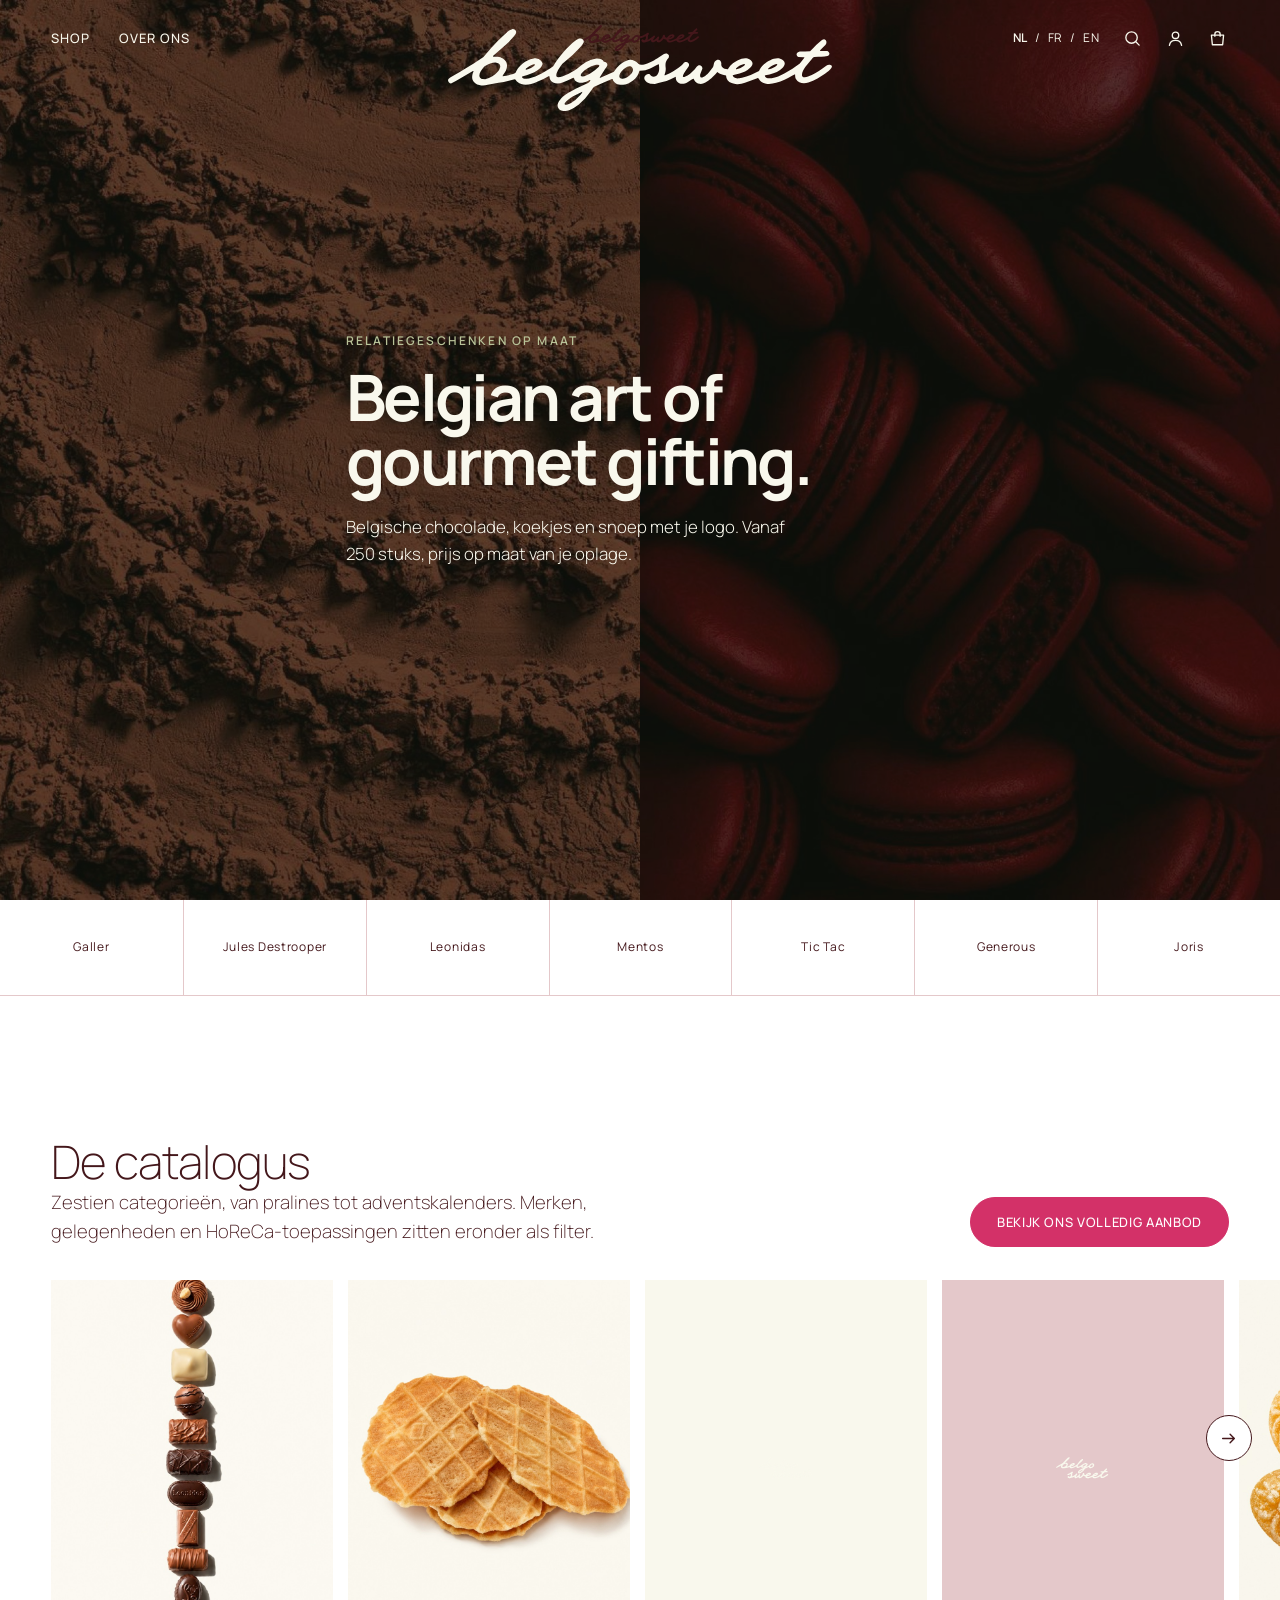
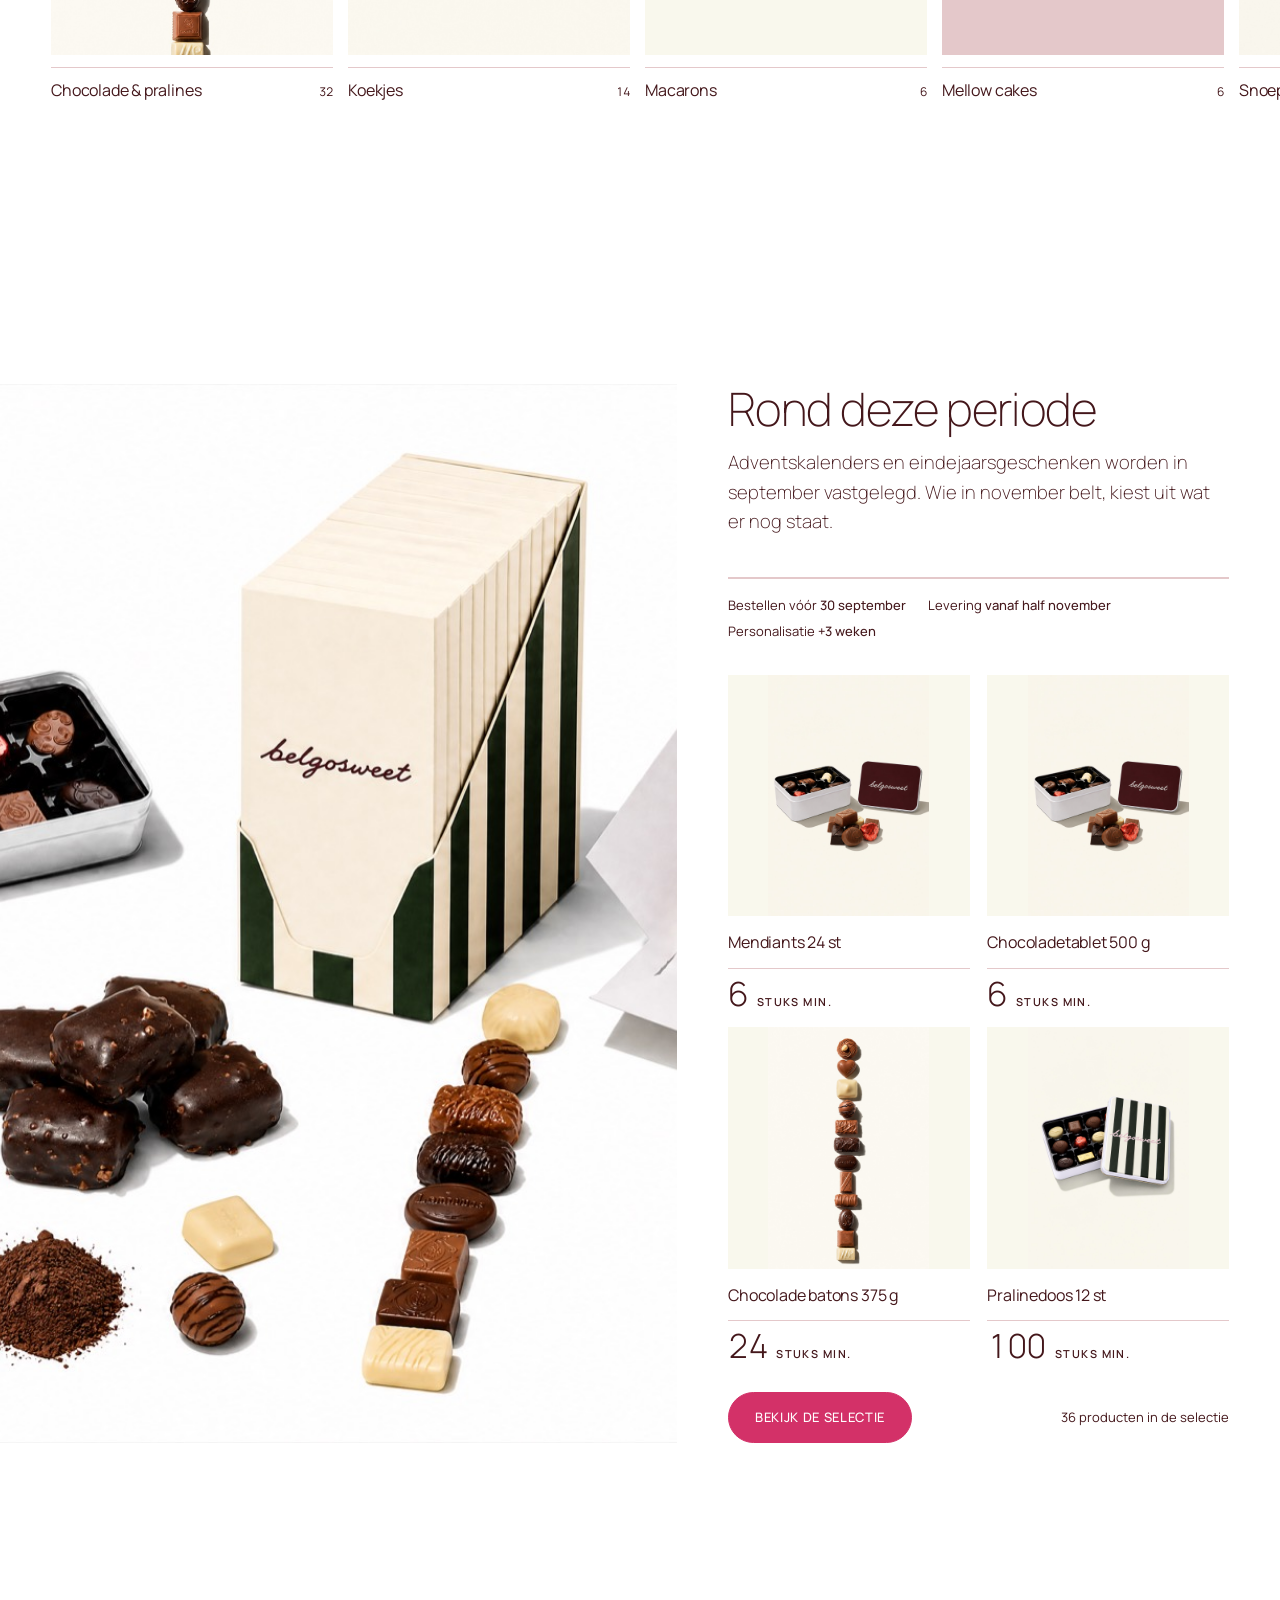
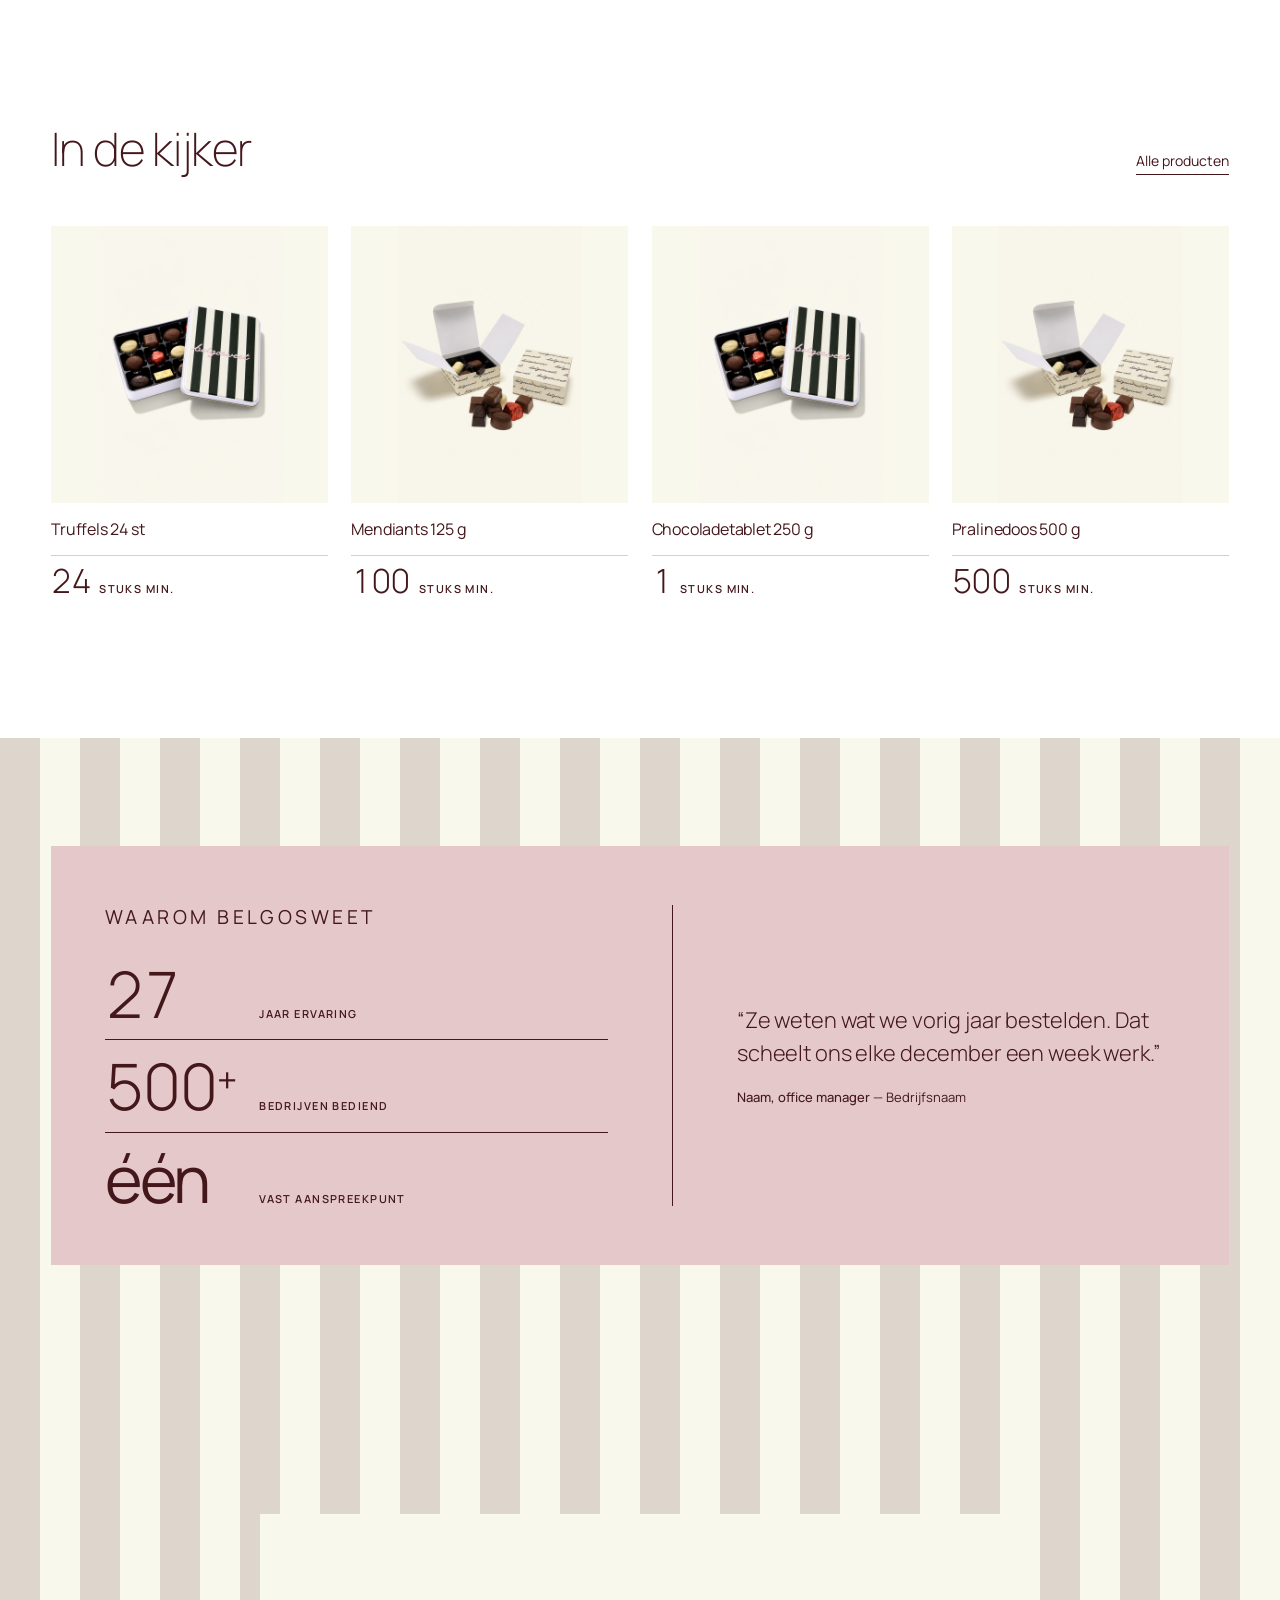
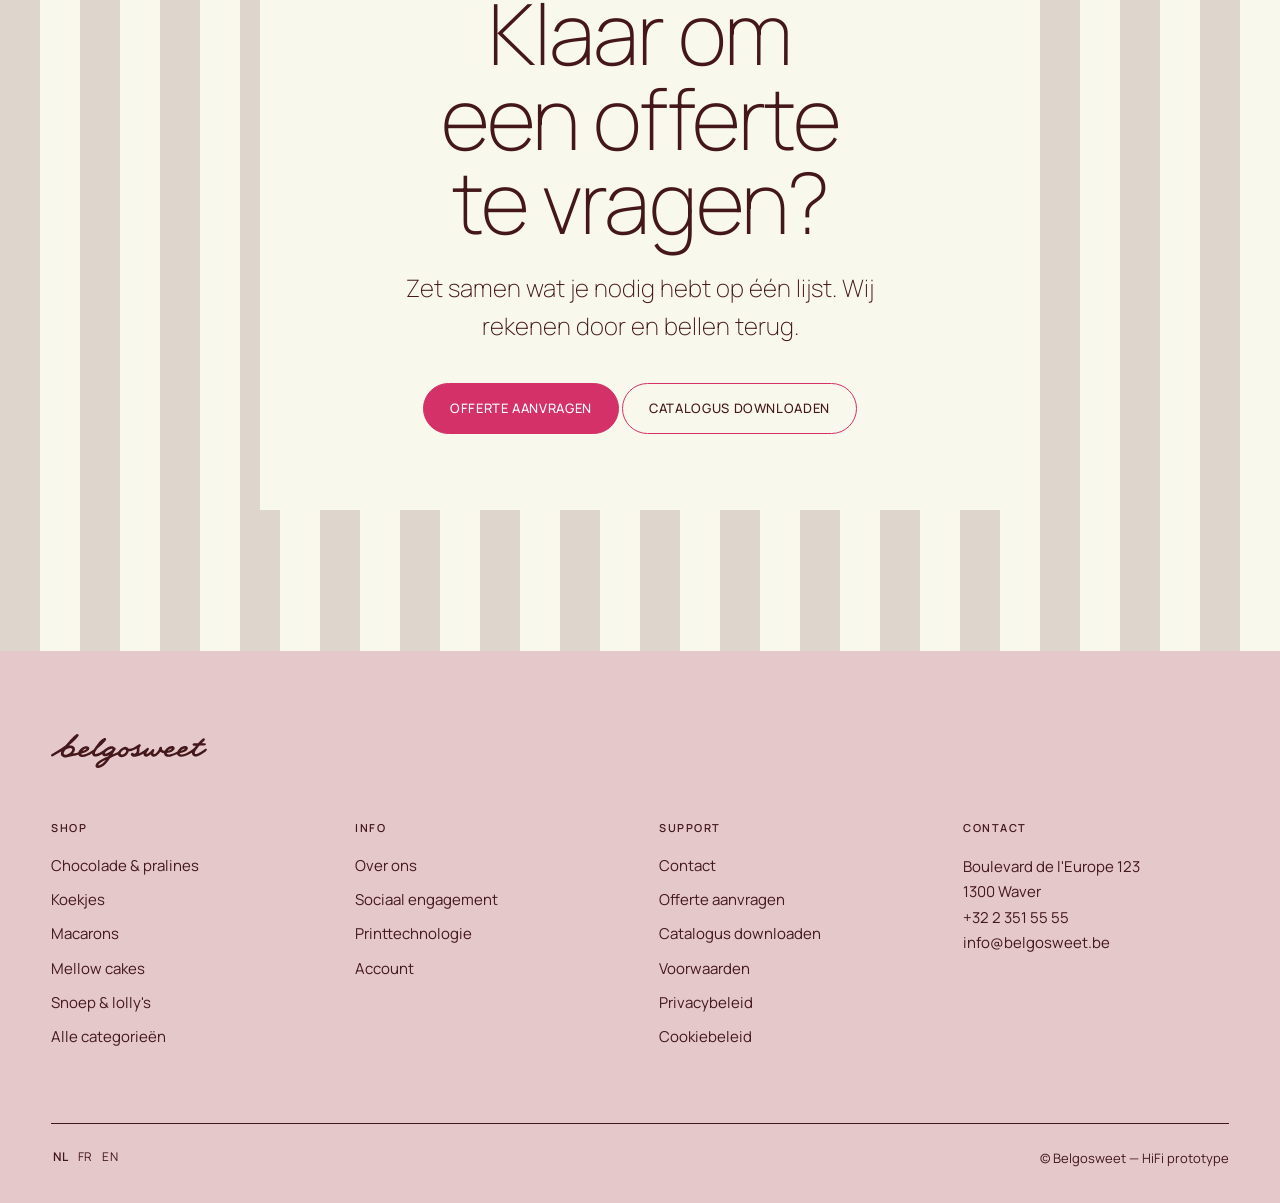
==== commit 6533c8e1: "color" ====
--- a/index.html
+++ b/index.html
@@ -63,7 +63,7 @@
             en HoReCa-toepassingen zitten eronder als filter.
           </p>
         </div>
-        <a class="cta-btn" href="shop.html">Alle 16 categorieën</a>
+        <a class="cta-btn primary" href="shop.html">Bekijk ons volledig aanbod</a>
       </div>
     </div>
 
@@ -121,19 +121,36 @@
     </div>
   </section>
 
-  <!-- ============ USP-BANNER ============ -->
-  <section class="usp-banner">
-    <div class="wrap-wide">
-      <p>27 jaar ervaring, 500+ bedrijven, één aanspreekpunt.</p>
-    </div>
-  </section>
-
-  <!-- ============ TESTIMONIAL ============ -->
-  <section class="testimonial-simple">
-    <div class="wrap-wide">
-      <div class="ts-inner">
-        <div class="ts-photo"></div>
-        <figure class="ts-body">
+  <!-- ============ BEWIJS — cijfers + klant in ÉÉN blok ============ -->
+  <!-- Dit waren twee secties: een USP-band en een aparte roze testimonial.
+       Achter elkaar gaven die vier verschillende vlakken in de staart van de
+       pagina (patroon, roze, wit, patroon) en dat leest als rommel.
+
+       Ze horen inhoudelijk bij elkaar — allebei zijn het bewijs dat je hier
+       goed zit: de cijfers zeggen het zelf, de klant bevestigt het. Eén band,
+       één blok, twee kolommen met een haarlijn ertussen. De losse fotocirkel
+       is eruit: weer een vorm minder in een stuk pagina dat er te veel had. -->
+  <section class="proof-band pattern-band">
+    <div class="wrap-wide">
+      <div class="proof-block">
+        <div class="proof-facts">
+          <p class="usp-eyebrow">Waarom Belgosweet</p>
+          <dl class="usp-facts">
+            <div class="usp-fact">
+              <dt class="usp-n">27</dt>
+              <dd class="usp-l">jaar ervaring</dd>
+            </div>
+            <div class="usp-fact">
+              <dt class="usp-n">500<span class="usp-plus">+</span></dt>
+              <dd class="usp-l">bedrijven bediend</dd>
+            </div>
+            <div class="usp-fact">
+              <dt class="usp-n">één</dt>
+              <dd class="usp-l">vast aanspreekpunt</dd>
+            </div>
+          </dl>
+        </div>
+        <figure class="proof-quote">
           <blockquote>“Ze weten wat we vorig jaar bestelden. Dat scheelt ons elke december een week werk.”</blockquote>
           <figcaption class="ts-attr">
             <b>Naam, office manager</b> — Bedrijfsnaam
@@ -152,15 +169,23 @@
   </section>
 
   <!-- ============ AFSLUITER ============ -->
-  <section class="closer">
-    <div class="wrap-wide">
-      <h2 class="display">Klaar om een offerte te vragen?</h2>
-      <p class="lede">
-        Zet samen wat je nodig hebt op één lijst. Wij rekenen door en bellen terug.
-      </p>
-      <div class="hero-actions">
-        <a class="cta-btn primary" href="offerte.html">Offerte aanvragen</a>
-        <a class="cta-btn" href="over-ons.html#contact">Liever eerst bellen</a>
+  <!-- Zelfde patroon als de bewijsband, maar het blok is crème in plaats van
+       roze en staat gecentreerd. Twee redenen: de bewijsband erboven is al
+       roze — twee roze vlakken achter elkaar is te veel — en de laatste CTA
+       van de pagina hoort in het midden te staan, niet in een hoek. -->
+  <section class="closer pattern-band">
+    <div class="wrap-wide">
+      <div class="closer-block">
+        <h2 class="display">Klaar om een offerte te vragen?</h2>
+        <p class="lede">
+          Zet samen wat je nodig hebt op één lijst. Wij rekenen door en bellen terug.
+        </p>
+        <div class="hero-actions">
+          <a class="cta-btn primary" href="offerte.html">Offerte aanvragen</a>
+          <!-- Nog geen PDF aangeleverd; wijst voorlopig naar de offertepagina,
+               net als de footerlink. Zie NOTES bij de catalogusvraag. -->
+          <a class="cta-btn" href="offerte.html">Catalogus downloaden</a>
+        </div>
       </div>
     </div>
   </section>
--- a/assets/css/colors.css
+++ b/assets/css/colors.css
@@ -41,10 +41,15 @@
      Productbeelden staan nu op crème en dat crème leest alleen als
      vlak zolang de pagina eromheen wit is.
 
-     Wit draagt zelf geen tekst en trekt zelf geen lijn; het is
-     uitsluitend grond. Donkerrood haalt er 15.30:1 op (nog iets
-     meer dan de 14.22:1 op crème), dus de tekstregels uit §2
-     blijven onveranderd gelden. */
+     Wit is grond, en sinds de CTA een vol magenta vlak is ook
+     de tekstkleur van dat ene label: wit op magenta haalt 4.76:1
+     waar crème op 4.46:1 blijft steken. Zie §6.
+
+     Donkerrood haalt op wit 15.17:1 (nog iets meer dan de 14.22:1
+     op crème), dus de tekstregels uit §2 blijven onveranderd
+     gelden. Eén ding wordt wél zwakker: roze op wit is 1.40:1
+     tegenover 1.47:1 op crème. Decoratieve lijnen fluisteren op
+     een witte pagina dus nog zachter dan ze al deden. */
 
   --white:    #FFFFFF;   /* Paginagrond                  255,255,255 */
 
@@ -102,14 +107,35 @@
   --on-void-2: var(--sage);   /*  8.45:1 */
 
 
-  /* ---- 6. Accent ------------------------------------------- */
-  /* Magenta haalt nergens 4.5:1 — op crème blijft het op 4.46:1
-     steken. Het draagt daarom NOOIT lopende tekst. Wel: vlakken,
-     grote displaytekst (>=24px, of >=18.7px bold), randen en
-     markeringen. De primaire CTA is donkerrood, niet magenta. */
+  /* ---- 6. Accent en actie ---------------------------------- */
+  /* Twee verschillende dingen die vroeger één token waren.
 
-  --accent:    var(--magenta);
-  --accent-on: var(--cream);
+     ACCENT is decoratief: scheidingslijnen, sectieranden, het
+     streepje voor een bovenkopje, de rand van een badge. Dat is
+     ROZE. Roze op wit haalt 1.40:1 en op crème 1.47:1 — genoeg om
+     een vlak af te bakenen, te weinig om iets te roepen. Precies
+     wat een decoratieve lijn moet doen.
+
+     CTA is magenta, en magenta is NERGENS anders. Eén kleur die
+     alleen op "hier klik je" staat, blijft dat betekenen; dezelfde
+     kleur op koppen, prijzen, vinkjes en sectielijnen betekent
+     niets meer. De hele site draait op crème en roze, en magenta
+     is het enige punt waar dat wordt doorbroken.
+
+     Let op de tekstkleur die bij magenta hoort: WIT, niet crème.
+     Crème op magenta is 4.46:1 en zakt daarmee onder de 4.5:1 die
+     lopende tekst nodig heeft — een knoplabel van 13px valt daar
+     precies buiten. Wit op magenta is 4.76:1 en haalt het wel.
+     Dat verschil van 0.3 is de reden dat --on-cta bestaat.
+
+     Roze draagt zelf nooit tekst, dus wat op een roze vlak staat
+     is donkerrood (9.69:1). Vandaar --accent-on. */
+
+  --accent:    var(--pink);
+  --accent-on: var(--ink);     /* donkerrood op roze,  9.69:1 */
+
+  --cta:       var(--magenta); /* uitsluitend knoppen en CTA-randen */
+  --on-cta:    var(--white);   /* wit op magenta,      4.76:1 */
 
 
   /* ---- 7. Legacy-aliassen ---------------------------------- */
--- a/assets/css/fonts.css
+++ b/assets/css/fonts.css
@@ -23,7 +23,22 @@
 }
 
 /* Statische fallbacks voor browsers zonder variable-font-ondersteuning.
-   Alleen de gewichten die de schaal in BRANDING.md §3.3 echt gebruikt. */
+   Alleen de gewichten die de schaal in BRANDING.md §3.3 echt gebruikt.
+
+   200 en 300 staan hier sinds de koppen van 700 naar 200 gingen. Zonder
+   deze twee valt een browser zonder variable-font-ondersteuning terug op
+   het dichtstbijzijnde gewicht dat hij wél kent — 400 — en dan verdwijnt
+   het hele verschil tussen kop en lopende tekst. */
+@font-face{
+  font-family:"Manrope Static";
+  src:url("../fonts/static/Manrope-ExtraLight.ttf") format("truetype");
+  font-weight:200; font-style:normal; font-display:swap;
+}
+@font-face{
+  font-family:"Manrope Static";
+  src:url("../fonts/static/Manrope-Light.ttf") format("truetype");
+  font-weight:300; font-style:normal; font-display:swap;
+}
 @font-face{
   font-family:"Manrope Static";
   src:url("../fonts/static/Manrope-Regular.ttf") format("truetype");
--- a/styles.css
+++ b/styles.css
@@ -84,33 +84,56 @@
 
 h1,h2,h3{
   color:var(--ink);
-  font-weight:700;
-  line-height:1.05;
-  letter-spacing:-0.025em;
+  font-weight:200;
+  line-height:1.1;
+  letter-spacing:-0.015em;
   text-wrap:balance;
   margin:0;
 }
 
-/* Extra light vraagt meer formaat en strakkere spatiëring dan een
-   vette kop: de letters moeten elkaar vasthouden. */
+/* De uitzondering hangt aan het ELEMENT, niet aan de klasse: h1.display is
+   vet, .display op wat dan ook is extra light. Dat is met opzet, want
+   .display staat op drie plekken en maar twee daarvan zijn een H1 — de
+   afsluiter op de home gebruikt dezelfde maat voor een H2. Zou het vet aan
+   de klasse hangen, dan is die afsluiter net zo zwaar als de hero en heb je
+   twee zware elementen op één pagina. Eén zwaar element werkt; twee maken
+   er een wedstrijd van.
+
+   Let op de spatiëring: die gaat bij 200 juist OMHOOG (minder negatief).
+   Bij een vette kop mogen letters tegen elkaar aan omdat de stokken dik
+   genoeg zijn om zich te onderscheiden; bij extra light lopen dunne
+   stokken op krappe afstand optisch in elkaar over. Vandaar -0.042em op de
+   vette H1 en -0.022em op dezelfde maat in extra light. */
 .display{
   font-size:clamp(2.7rem, 6.6vw, 5.6rem);
+  font-weight:200;
+  line-height:1.0;
+  letter-spacing:-0.022em;
+}
+h1.display{
   font-weight:700;
   line-height:0.96;
   letter-spacing:-0.042em;
 }
 .h-lg{
   font-size:clamp(2rem, 3.6vw, 3.1rem);
-  font-weight:700; letter-spacing:-0.032em; line-height:1.04;
-}
+  font-weight:200; letter-spacing:-0.018em; line-height:1.1;
+}
+/* Sectiekoppen stonden hier in magenta. Ze staan nu donkerrood, net als
+   op elke andere pagina: magenta is voorbehouden aan de CTA. Een kop is
+   geen actie, en een kop die dezelfde kleur draagt als de knop ernaast
+   maakt de knop onvindbaar. De rangorde op de home loopt dus via maat en
+   gewicht — 32-50px vet tegenover 15px lopende tekst — precies zoals
+   colors.css §2 het voorschrijft voor de rest van de site. */
 .h-md{
   font-size:clamp(1.5rem, 2.2vw, 2.1rem);
-  font-weight:600; letter-spacing:-0.026em;
+  font-weight:200; letter-spacing:-0.015em;
 }
 
 .lede{
   /* Extra light kan hier, maar alleen omdat de ondergrens op 1.15rem
-     (18.4px) ligt. Zakt dit onder ± 18px, dan moet het terug naar 300. */
+     (18.4px) ligt. Zakt dit onder ± 18px, dan moet het terug naar 300.
+     Dit is de grens die bepaalt wat wél en niet op 200 mag. */
   font-size:clamp(1.15rem, 1.4vw, 1.35rem);
   font-weight:200;
   line-height:1.6;
@@ -144,7 +167,7 @@
   font-size:0.875rem; padding-bottom:3px;
 }
 .ulink::after{
-  background:var(--accent);
+  background:var(--ink);
   content:""; position:absolute; left:0; right:0; bottom:0; height:1px;
   background:currentColor; transform-origin:left;
   transition:transform .5s var(--ease);
@@ -208,7 +231,7 @@
 }
 .nav-left a::after{
   content:""; position:absolute; left:0; bottom:0; width:100%; height:2px;
-  background:var(--accent); transform:scaleX(0); transform-origin:left;
+  background:var(--ink); transform:scaleX(0); transform-origin:left;
   transition:transform .45s var(--ease);
 }
 .nav-left a:hover::after,
@@ -263,14 +286,14 @@
 }
 .mega > div{ overflow:hidden; }
 
-/* Seizoensregel bovenaan het paneel. Magenta rand, want dit is dezelfde
-   soort melding als een promo-badge: hier is iets aan de hand dat een
-   datum heeft. De tekst blijft donkerrood. */
+/* Seizoensregel bovenaan het paneel. Dit is een link, dus een bedienbaar
+   element, en dan moet de rand 3:1 halen — roze doet 1,40:1. Donkerrood
+   dus, net als bij de andere bedienbare randen. */
 .mega-season{
   display:flex; align-items:center; gap:16px; flex-wrap:wrap;
   margin-top:clamp(22px, 2.4vw, 34px);
   padding:16px 20px;
-  border:1.5px solid var(--accent);
+  border:1.5px solid var(--control);
   color:var(--ink);
   transition:background .3s var(--ease);
 }
@@ -332,18 +355,30 @@
 
 /* Vaste offerte-CTA. Blijft altijd actief ogen, ook bij lege lijst —
    dit was expliciet een UX-probleem op de huidige site. */
+/* Dit is de enige plek op de site waar magenta staat, en daarom staat het
+   hier ook vol. De secundaire knop is de omtrek — magenta op wit is
+   4,46:1, ruim boven de 3:1 die voor de rand van een bedienbaar element
+   geldt — met het woord in donkerrood. De primaire knop is het volle
+   vlak, en dan draagt het label WIT en geen crème: op 13px geldt de
+   4,5:1-grens voor lopende tekst, crème blijft daar met 4,46:1 net onder
+   en wit haalt 4,76:1. Zie colors.css §6.
+
+   De omkering bij hover is met opzet dezelfde beweging in beide
+   richtingen: de omtrek loopt vol, het volle vlak wordt donkerrood. Zo
+   bevestigt de knop de aanwijzing zonder dat er een tweede tint magenta
+   nodig is — die bestaat niet en mag niet gemengd worden. */
 .cta-btn{
   display:inline-flex; align-items:center; justify-content:center; gap:9px;
-  border:1px solid var(--ink); background:transparent; color:var(--ink);
+  border:1.5px solid var(--cta); background:transparent; color:var(--ink);
   padding:14px 26px; font-size:0.8125rem; font-weight:500;
   letter-spacing:0.05em; text-transform:uppercase;
   white-space:nowrap; text-align:center; border-radius:100px;
   transition:background .4s var(--ease), color .4s var(--ease),
              border-color .4s var(--ease), opacity .3s var(--ease);
 }
-.cta-btn:hover{ background:var(--ink); color:var(--paper); }
-.cta-btn.primary{ background:var(--ink); color:var(--paper); }
-.cta-btn.primary:hover{ background:var(--green); }
+.cta-btn:hover{ background:var(--cta); color:var(--on-cta); border-color:var(--cta); }
+.cta-btn.primary{ background:var(--cta); color:var(--on-cta); border-color:var(--cta); }
+.cta-btn.primary:hover{ background:var(--ink); color:var(--on-cta); border-color:var(--ink); }
 .cta-btn.small{ padding:9px 18px; font-size:0.75rem; }
 .cta-btn[disabled]{ opacity:.45; pointer-events:none; }
 
@@ -397,17 +432,24 @@
   display:flex; align-items:flex-end; justify-content:space-between;
   gap:24px; flex-wrap:wrap;
 }
+/* Het streepje ervoor stond in magenta en staat nu donkerrood: magenta is
+   voorbehouden aan de CTA, en roze zou op wit (1,40:1) wegvallen. Het is
+   twee pixels hoog, dus donkerrood roept hier niets — het markeert. */
 .eyebrow{
+  display:flex; align-items:center; gap:10px;
   font-size:0.6875rem; text-transform:uppercase; letter-spacing:.16em;
   font-weight:600; color:var(--ink); margin:0 0 14px;
 }
+.eyebrow::before{
+  content:""; flex:0 0 auto; width:22px; height:2px; background:var(--ink);
+}
 .section-title{
-  font-size:clamp(1.8rem, 3vw, 2.6rem); font-weight:700;
-  margin:0; letter-spacing:-.032em; line-height:1.06;
+  font-size:clamp(1.8rem, 3vw, 2.6rem); font-weight:200;
+  margin:0; letter-spacing:-.018em; line-height:1.1;
 }
 .page-title{
-  font-size:clamp(2.5rem, 5.4vw, 4.4rem); font-weight:700;
-  margin:0; letter-spacing:-.04em; line-height:1.0;
+  font-size:clamp(2.5rem, 5.4vw, 4.4rem); font-weight:200;
+  margin:0; letter-spacing:-.022em; line-height:1.04;
 }
 .section-sub{
   font-size:1rem; font-weight:300; line-height:1.62; color:var(--ink);
@@ -654,7 +696,7 @@
 .hero-full .lede{
   color:var(--on-void); margin-top:clamp(18px, 2.4vh, 28px);
   font-size:clamp(1.05rem, 1.25vw, 1.2rem);
-  font-weight:400; max-width:44ch;
+  font-weight:300; max-width:44ch;
 }
 
 .hero-bar{
@@ -709,13 +751,15 @@
 
 .fam-head{
   display:flex; justify-content:space-between; align-items:baseline; gap:12px;
-  border-top:1px solid var(--ink);
+  border-top:2px solid var(--accent);
   padding-top:14px; margin:16px 0 6px;
 }
+/* 15-18px is te klein voor 200. Van 700 naar 400 haalt het gewicht er
+   wel uit zonder de naam te laten verdwijnen. */
 .fam-name{
   font-size:clamp(0.95rem, 1.2vw, 1.1rem);
-  font-weight:700;
-  letter-spacing:-0.01em; color:var(--ink);
+  font-weight:400;
+  letter-spacing:0; color:var(--ink);
 }
 .fam-total{
   font-size:0.75rem; color:var(--ink-3);
@@ -780,14 +824,20 @@
 }
 /* Niet elke tegel dezelfde grond: een raster van louter roze leest als één
    vlak. Periode 4 op drie kolommen spreidt diagonaal i.p.v. per kolom. */
-/* De afwisseling roze/salie is er om een raster van LEGE vlakken op te
-   breken. Zodra er een foto in zit doet ze het omgekeerde — dan zie je
-   gekleurde kadertjes in plaats van producten — dus ze geldt alleen nog
-   voor vlakken zonder beeld. */
-.cc-slide:nth-child(even) .ph:not(.has-img){ background-color:var(--band-sage); }
-.tile:nth-child(even) .ph:not(.has-img){ background-color:var(--band-sage); }
+/* De afwisseling is er om een raster van LEGE vlakken op te breken. Zodra
+   er een foto in zit doet ze het omgekeerde — dan zie je gekleurde
+   kadertjes in plaats van producten — dus ze geldt alleen voor vlakken
+   zonder beeld.
+
+   Crème/roze, niet crème/salie. Salie was hier de laatste plek op de site
+   waar die kleur nog stond, en één kleur die verder nergens terugkomt leest
+   als een vergissing in plaats van als systeem. Het verschil tussen crème
+   en roze is kleiner dan tussen crème en salie, maar groot genoeg om het
+   raster op te breken — en dat is alles wat deze regel moet doen. */
+.cc-slide:nth-child(even) .ph:not(.has-img){ background-color:var(--band-pink); }
+.tile:nth-child(even) .ph:not(.has-img){ background-color:var(--band-pink); }
 .catalog-grid .card:nth-child(4n+2) .ph:not(.has-img),
-.grid-editorial .card:nth-child(4n+2) .ph:not(.has-img){ background-color:var(--band-sage); }
+.grid-editorial .card:nth-child(4n+2) .ph:not(.has-img){ background-color:var(--band-pink); }
 .cc-slide .ph{
   aspect-ratio:3/4; min-height:0; border:none;
   transition:transform .8s var(--ease);
@@ -813,7 +863,7 @@
   transition:opacity .35s var(--ease), background .35s var(--ease);
 }
 .cc-nav svg{ width:17px; height:17px; }
-.cc-nav:hover{ background:var(--paper-2); border-color:var(--accent); border-width:1.5px; }
+.cc-nav:hover{ background:var(--paper-2); border-color:var(--control); border-width:1.5px; }
 .cc-nav[disabled]{ opacity:0; pointer-events:none; }
 .cc-prev{ left:calc(var(--gutter) - 23px); }
 .cc-next{ right:calc(var(--gutter) - 23px); }
@@ -847,7 +897,7 @@
 }
 /* linkerrand van de pagina af */
 .season-media{ margin-left:calc(-1 * var(--gutter)); }
-.season-media .ph{ height:100%; min-height:460px; border:none; background-color:var(--band-sage); }
+.season-media .ph{ height:100%; min-height:460px; border:none; background-color:var(--band-pink); }
 
 .season-text{ display:flex; flex-direction:column; }
 .season-text .h-lg{ margin-bottom:14px; }
@@ -856,7 +906,7 @@
    product het nieuws maar wanneer je moet beslissen. */
 .season-facts{
   display:flex; flex-wrap:wrap; gap:6px 22px; margin:22px 0 0; padding:16px 0 0;
-  border-top:1px solid var(--rule);
+  border-top:2px solid var(--accent);
   font-size:0.8125rem; color:var(--ink-3);
 }
 .season-facts b{ color:var(--ink); font-weight:500; }
@@ -877,51 +927,172 @@
    ============================================================ */
 
 /* ============================================================
-   USP-banner + één testimonial
+   Bewijsband — cijfers + één klant
    ------------------------------------------------------------
-   Eén zin die zegt wat Belgosweet doet, en daaronder één klant
-   die het bevestigt. Verder niets.
-   ============================================================ */
-/* Het enige echt grote magenta vlak. Mag hier omdat de tekst
-   clamp(1.5rem, 3.2vw, 2.75rem) op gewicht 700 is: vanaf 24px vet geldt
-   de grens van 3:1 en crème op magenta haalt 4,46:1. Zet je deze band
-   ooit kleiner, dan moet de kleur terug naar donkerrood. */
-.usp-banner{
-  background:var(--accent);
-  padding:clamp(76px, 8.5vw, 148px) 0;
-}
-.usp-banner p{
-  margin:0; text-align:center;
-  font-size:clamp(1.5rem, 3.2vw, 2.75rem);
-  font-weight:700;
-  line-height:1.22; letter-spacing:-0.028em; color:var(--on-void);
-  text-wrap:balance; max-width:22ch; margin-inline:auto;
-}
-
-.testimonial-simple{ padding:var(--section-y) 0; background:var(--band-pink); }
-/* De fotocirkel is zelf roze (--surface); op een roze band verdwijnt hij.
-   Hier crème met een donkerrode rand, zodat het een vorm blijft. */
-.testimonial-simple .ts-photo{
+   Drie cijfers die zeggen wat Belgosweet is, en één klant die
+   het bevestigt. In één blok, want het is één argument.
+   ============================================================ */
+/* --- Het streeppatroon als gedeeld vlak -------------------------------
+   Twee secties op de home dragen het (de USP-band en de afsluiter), dus het
+   staat één keer beschreven en niet twee keer bijna hetzelfde.
+
+   Opgebouwd in CSS, niet als SVG: scherper, lichter, en de kleur blijft
+   aanwijsbaar uit het palet. De baanbreedte staat op --stripe, dus de hele
+   look van het patroon verandert met één getal. Op 40px is de periode 80px:
+   brede banen die als inpakpapier lezen, niet als fijne streping.
+
+   Twee kleuren: crème en donkerrood, met donkerrood op 15% dekking. Dat
+   getal is laag met opzet en is beproefd: op 100% wordt de band het zwaarste
+   beeldelement van de pagina en trekt hij de aandacht weg van het enige wat
+   hier telt — het blok met de knop erop. Op 30% is het een taupe die nog
+   steeds aandringt. Op 15% zakt het naar een bleke warme greige en doet het
+   patroon wat een patroon hoort te doen: de bladspiegel breken zonder zelf
+   gelezen te worden.
+
+   Donkerrood is bijna zwart (L* ≈ 15) en rekent daardoor veel sneller aan dan
+   roze of salie. Dat is de reden dat de dekking hier zoveel lager ligt dan de
+   55% van roze: kleur en dekking horen bij elkaar, en wie de kleur wisselt
+   zonder de dekking mee te nemen krijgt geen patroon maar een gordijn.
+
+   De dekking zit op de LAAG en niet in de kleurwaarde. Dat is de ene
+   uitzondering die BRANDING.md §2.4 toestaat: in de CSS staat gewoon
+   var(--ink), alleen de weergave is lichter. De kleur blijft dus aanwijsbaar
+   een van de zes.
+
+   Kleur, breedte en dekking staan als variabele op de BAND en niet in
+   ::before, zodat een sectie ze met één regel kan omzetten. */
+.pattern-band{
+  position:relative;
   background:var(--cream);
-  border:1px solid var(--ink);
-}
-.ts-inner{
-  display:flex; align-items:center; gap:clamp(20px, 3vw, 40px);
-  max-width:780px; margin:0 auto;
-}
-.ts-photo{
-  flex:0 0 auto; width:clamp(72px, 8vw, 104px); aspect-ratio:1;
-  border-radius:50%; background:var(--surface);
-  display:flex; align-items:center; justify-content:center;
-  font-size:0.5625rem; letter-spacing:0.12em; text-transform:uppercase;
-  color:var(--ink-3); text-align:center;
-}
-.ts-body blockquote{
-  margin:0; font-size:clamp(1.05rem, 1.5vw, 1.35rem);
-  line-height:1.45; letter-spacing:-0.012em; color:var(--ink); text-wrap:pretty;
-}
-.ts-attr{ margin-top:14px; font-size:0.8125rem; color:var(--ink-3); }
-.ts-attr b{ color:var(--ink); font-weight:500; }
+  --stripe:40px;
+  --stripe-color:var(--ink);
+  --stripe-fade:.15;
+}
+.pattern-band::before{
+  content:""; position:absolute; inset:0;
+  background:repeating-linear-gradient(90deg,
+    var(--stripe-color) 0 var(--stripe),
+    transparent var(--stripe) calc(var(--stripe) * 2));
+  opacity:var(--stripe-fade);
+}
+/* Positioneren is genoeg om boven het patroon te komen: allebei zijn ze
+   gepositioneerd zonder z-index, dus de DOM-volgorde beslist en de inhoud
+   staat na ::before. Geen z-index nodig. */
+.pattern-band > *{ position:relative; }
+
+/* --- Bewijsband: cijfers + klant --------------------------------------
+   Was twee secties (een USP-band en een losse roze testimonial). Achter
+   elkaar leverden die vier vlakken op rij in de staart van de pagina —
+   patroon, roze, wit, patroon — en dat leest als rommel. Ze zeggen bovendien
+   hetzelfde: hier zit je goed. Nu één band, één blok, twee kolommen.
+
+   Het blok loopt over de volle breedte. Bij een blok van 560px bleef er
+   rechts een strook patroon over die met niets in verband stond; over de
+   volle breedte is de band een rustig vlak met een rand patroon erboven en
+   eronder, en dat is precies zo veel patroon als een pagina nodig heeft.
+
+   Het blok is VOL roze op banen van roze-op-55%, dus het is merkbaar
+   donkerder dan zowel de baan als de tussenruimte en leest als een vlak.
+   Donkerrood erop haalt 9,69:1 — ruim boven de norm, ongeacht de maat. */
+/* Geen eigen streepinstelling meer: deze band en de afsluiter delen precies
+   hetzelfde veld uit .pattern-band. Ze staan pal op elkaar ("Laatst bekeken"
+   ertussen verdwijnt bij een eerste bezoek), en toen ze elk een eigen
+   streepkleur hadden botsten er twee verschillende patronen tegen elkaar.
+   Eén veld, twee blokken erop — eerst roze, dan crème. Het onderscheid zit
+   in het BLOK, niet in de achtergrond. */
+.proof-band{ padding:clamp(76px, 8.5vw, 148px) 0; }
+.proof-block{
+  background:var(--band-pink); color:var(--accent-on);
+  padding:clamp(38px, 4.6vw, 66px) clamp(32px, 4.2vw, 62px);
+  display:grid;
+  grid-template-columns:minmax(0, 1fr) minmax(0, 1fr);
+  gap:clamp(34px, 5vw, 76px);
+  align-items:stretch;
+}
+/* Dezelfde haarlijn als tussen de feiten, nu verticaal: de twee kolommen
+   horen bij elkaar maar zijn niet hetzelfde soort bewijs.
+
+   align-items:stretch op het raster, niet center — anders is de kolom net zo
+   hoog als het citaat en hangt de lijn als een los streepje halverwege het
+   blok. Nu loopt hij van boven naar beneden mee, en wordt het citaat zelf
+   gecentreerd binnen zijn eigen kolom. */
+.proof-quote{
+  margin:0;
+  padding-left:clamp(34px, 5vw, 76px);
+  border-left:1px solid var(--ink);
+  display:flex; flex-direction:column; justify-content:center;
+}
+/* "Waarom Belgosweet" was 11px en verdween daarmee naast getallen van 60px.
+   Op 15-20px met ruime spatiëring is het een ondertitel in plaats van een
+   voetnoot. Gewicht 400 en niet 600: op deze maat heeft kapitaal geen extra
+   gewicht meer nodig, en licht past bij de rest van de schaal. */
+.usp-eyebrow{
+  margin:0 0 clamp(24px, 2.8vw, 38px);
+  font-size:clamp(0.95rem, 1.5vw, 1.25rem);
+  text-transform:uppercase; letter-spacing:.18em;
+  font-weight:400; color:var(--accent-on); line-height:1.3;
+}
+/* Twee kolommen die over alle drie de rijen gelijk lopen, zodat de
+   bijschriften op één lijn beginnen. max-content meet de BREEDSTE van de
+   drie getallen en geeft die maat aan elke rij — met een vaste ch-breedte
+   zou "500+" ofwel afgeknepen worden ofwel een gat achter "27" laten staan.
+
+   De rij is zelf een raster met subgrid: hij neemt de kolombreedtes van de
+   ouder over, maar blijft één element. Dat laatste is het punt — de haarlijn
+   staat op de RIJ en loopt dus in één keer door. Zet je de cellen zelf in het
+   raster (display:contents), dan moet elke cel zijn eigen lijn tekenen, en
+   omdat het getal veel hoger is dan het bijschrift beginnen die twee lijnen
+   op verschillende hoogtes: een trapje in plaats van een lijn.
+
+   De regel hieronder staat er twee keer met opzet: een browser zonder
+   subgrid negeert de tweede en houdt max-content per rij over. De lijn klopt
+   dan nog steeds; alleen de uitlijning tussen de rijen valt weg. */
+.usp-facts{
+  margin:0;
+  display:grid; grid-template-columns:max-content 1fr;
+}
+.usp-fact{
+  grid-column:1 / -1;
+  display:grid;
+  grid-template-columns:max-content 1fr;
+  grid-template-columns:subgrid;
+  column-gap:clamp(16px, 2vw, 26px);
+  align-items:baseline;
+  padding:clamp(13px, 1.5vw, 18px) 0;
+  border-top:1px solid var(--ink);
+}
+.usp-fact:first-child{ border-top:none; padding-top:0; }
+.usp-fact:last-child{ padding-bottom:0; }
+.usp-fact > dt,
+.usp-fact > dd{ margin:0; }
+.usp-n{
+  font-size:clamp(2.6rem, 5vw, 4.1rem);
+  font-weight:300; letter-spacing:-0.05em; line-height:0.86;
+  font-variant-numeric:tabular-nums;
+  white-space:nowrap;
+}
+/* "één" is een woord op de plek van een getal. Het krijgt dezelfde maat maar
+   iets meer gewicht, anders valt het in deze lichte snit uit elkaar. */
+.usp-fact:last-child .usp-n{ font-weight:400; letter-spacing:-0.035em; }
+.usp-plus{ font-size:0.55em; font-weight:400; vertical-align:0.5em; margin-left:0.04em; }
+.usp-l{
+  margin:0; font-size:0.6875rem; text-transform:uppercase;
+  letter-spacing:.13em; font-weight:600; line-height:1.3;
+}
+
+/* Het citaat staat nu in de bewijsband en niet meer in een eigen sectie.
+   De fotocirkel is vervallen — op een roze vlak was hij een lege vorm die
+   alleen maar meedeed aan de drukte. */
+.proof-quote blockquote{
+  margin:0; font-size:clamp(1.15rem, 1.7vw, 1.5rem);
+  font-weight:300;
+  line-height:1.5; letter-spacing:-0.006em; color:var(--accent-on);
+  text-wrap:pretty;
+}
+/* --ink-3 wijst naar donkerrood, net als --ink; op roze is er geen zachtere
+   trap, dus het onderscheid tussen citaat en naamregel loopt via maat. */
+.ts-attr{ margin-top:18px; font-size:0.8125rem; color:var(--accent-on); }
+.ts-attr b{ color:var(--accent-on); font-weight:500; }
 
 /* ============================================================
    HOME — argumentatie + bewijs
@@ -939,24 +1110,66 @@
 .brand-band-inner a{
   display:flex; align-items:center; justify-content:center;
   padding:clamp(24px, 3vw, 40px) 10px;
-  border-left:1px solid var(--rule);
+  border-left:1px solid var(--accent);
   font-size:0.75rem; letter-spacing:0.06em; color:var(--ink);
   text-align:center;
   transition:background .4s var(--ease), color .4s var(--ease);
 }
 .brand-band-inner a:first-child{ border-left:none; }
-.brand-band-inner a:hover{ background:var(--pink); color:var(--ink); }
-
-.closer{
-  border-top:1px solid var(--ink);
-  padding:clamp(80px, 11vw, 168px) 0; text-align:center;
-}
-/* De USP-band draagt nu magenta. Twee magenta momenten op één pagina maken
-   er geen accent meer van (BRANDING.md §2.6), dus de slotkop gaat terug naar
-   donkerrood. Eén regel om te wisselen als de band toch groen wordt. */
+.brand-band-inner a:hover{
+  background:var(--pink); color:var(--ink);
+  box-shadow:inset 0 -3px 0 var(--ink);
+}
+
+/* --- De afsluiter is een roze sectie ---
+   Was een vol magenta vlak; magenta staat nu alleen nog op de knop erin.
+   Dat pakt hier beter uit dan het klonk, want het oude blok moest om de
+   contrastregels heen ontworpen worden: crème op magenta is 4,46:1 en
+   haalt de norm alleen voor displaytekst, dus de knoppen konden er niet
+   als omlijnde vorm op staan en werden allebei een volvlak.
+
+   Op roze vervalt die hele beperking. Donkerrood op roze is 9,69:1, dus
+   kop, tussenzin én knoplabel mogen er gewoon op — ongeacht de maat. De
+   knoppen kunnen daardoor precies zijn wat ze overal elders op de site
+   zijn: de primaire vol magenta met wit, de secundaire de magenta omtrek.
+   Die omtrek haalt op roze 3,04:1 en blijft daarmee boven de 3:1 voor de
+   rand van een bedienbaar element.
+
+   Er staan hier dus geen .closer-uitzonderingen meer op .cta-btn. Dat is
+   het punt van magenta terugbrengen tot de CTA: de knop ziet er overal
+   hetzelfde uit, dus je herkent hem overal. */
+/* --- Afsluiter ---------------------------------------------------------
+   Zelfde streepband als de bewijsband, maar het volvlak is crème en het
+   staat gecentreerd. Crème in plaats van roze omdat de bewijsband hierboven
+   al een roze vlak is en "Laatst bekeken" ertussen bij een eerste bezoek
+   verdwijnt — twee roze vlakken op rij verbiedt BRANDING.md §2.6. En
+   gecentreerd omdat dit de laatste actie van de pagina is; die hoort in het
+   midden, niet in een hoek.
+
+   Crème is exact de tussenruimte van het patroon, dus het blok voegt geen
+   kleur toe: de banen stoppen gewoon. Dat is het beeld van een etiket op
+   inpakpapier — voor een merk dat geschenken inpakt precies het juiste
+   plaatje, en het maakt het blok scherper dan een rand zou doen.
+
+   Er staan hier geen .closer-uitzonderingen op .cta-btn: op crème gelden
+   dezelfde verhoudingen als op wit, dus de knop is overal dezelfde knop. */
+/* Ook hier geen eigen streepinstelling: zelfde veld als de bewijsband.
+   Het crème blok is exact de tussenruimte van het patroon, dus de banen
+   stoppen gewoon waar het blok begint. Tegen donkerrood op volle sterkte is
+   dat een scherpe snede — het etiket-op-inpakpapier leest hier sterker dan
+   in welke zachte variant ook. */
+.closer{ padding:clamp(80px, 11vw, 168px) 0; text-align:center; }
+.closer-block{
+  background:var(--cream);
+  padding:clamp(52px, 6vw, 92px) clamp(32px, 5vw, 80px);
+  max-width:min(760px, 100%); margin:0 auto;
+}
 .closer .display{ color:var(--ink); margin:0 auto; max-width:14ch; }
-.closer .lede{ color:var(--ink-2); margin:24px auto 0; text-align:center; }
-.closer .hero-actions{ justify-content:center; }
+.closer .lede{
+  color:var(--ink); margin:24px auto 0; text-align:center;
+  font-size:clamp(1.5rem, 1.7vw, 1.6rem); font-weight:200; max-width:40ch;
+}
+.closer .hero-actions{ justify-content:center; margin-top:38px; }
 
 /* ============================================================
    OVER ONS
@@ -1007,8 +1220,8 @@
 .ab-statement p{
   margin:0; max-width:24ch;
   font-size:clamp(1.6rem, 3.6vw, 3rem);
-  font-weight:700;
-  line-height:1.15; letter-spacing:-.03em; color:var(--ink);
+  font-weight:200;
+  line-height:1.22; letter-spacing:-.018em; color:var(--ink);
   text-wrap:balance;
 }
 
@@ -1043,10 +1256,12 @@
   gap:clamp(24px, 3.5vw, 56px);
   padding:clamp(22px, 2.8vw, 38px) 0;
 }
+/* 19-26px zit op de grens: 200 wordt hier al ijl, 300 houdt het jaartal
+   herkenbaar zonder terug te vallen op vet. */
 .tl-year{
   font-size:clamp(1.2rem, 1.9vw, 1.6rem);
-  font-weight:700;
-  letter-spacing:-.02em; color:var(--ink);
+  font-weight:300;
+  letter-spacing:-.01em; color:var(--ink);
   font-variant-numeric:tabular-nums; line-height:1.2;
 }
 .tl-dot{
@@ -1057,7 +1272,7 @@
   transition:background .4s var(--ease), border-color .4s var(--ease);
 }
 .tl-item.passed .tl-dot{ background:var(--ink); border-color:var(--ink); }
-.tl-text h3{ font-size:clamp(1.05rem, 1.4vw, 1.25rem); margin-bottom:7px; }
+.tl-text h3{ font-size:clamp(1.05rem, 1.4vw, 1.25rem); font-weight:500; margin-bottom:7px; }
 .tl-text p{ font-size:0.9375rem; color:var(--ink-2); max-width:54ch; margin:0; }
 
 /* --- Team ---
@@ -1200,7 +1415,7 @@
   font-size:0.625rem; text-transform:uppercase; letter-spacing:.1em;
   font-weight:600; padding:4px 8px;
 }
-.mk-promo{ border:1.5px solid var(--accent); padding:3px 7px; }
+.mk-promo{ border:1.5px solid var(--ink); padding:3px 7px; }
 
 /* ============================================================
    Het aantallenregister
@@ -1226,9 +1441,14 @@
   border-top:1px solid var(--accent);
   margin-top:14px; padding-top:11px;
 }
+/* Het getal stond in magenta en staat nu donkerrood — een minimumaantal
+   is informatie, geen actie. Het gewicht blijft op 300: die keuze kwam
+   voort uit de dunheid van magenta op wit, maar op deze maat leest 300
+   ook in donkerrood rustiger dan 200, en het getal moet het raster niet
+   overstemmen. */
 .ledger-n{
   font-size:clamp(1.9rem, 2.6vw, 2.5rem);
-  font-weight:200; letter-spacing:-0.045em; line-height:0.85;
+  font-weight:300; letter-spacing:-0.045em; line-height:0.85;
   font-variant-numeric:tabular-nums; color:var(--ink);
 }
 .ledger-u{
@@ -1240,8 +1460,8 @@
    veelvoud waarin besteld wordt. */
 .ledger-pair{
   display:flex; gap:clamp(32px, 5vw, 68px);
-  border-top:1px solid var(--control);
-  border-bottom:1px solid var(--rule);
+  border-top:2px solid var(--accent);
+  border-bottom:1px solid var(--accent);
   padding:24px 0; margin:26px 0;
 }
 .ledger-col{ display:flex; flex-direction:column; gap:12px; }
@@ -1262,7 +1482,7 @@
 .badge.solid{ background:var(--ink); color:var(--paper); border-color:var(--ink); }
 .badge.promo{
   background:none; color:var(--ink);
-  border:1.5px solid var(--accent); font-weight:600;
+  border:1.5px solid var(--ink); font-weight:600;
 }
 
 /* categorie-tegel */
@@ -1336,9 +1556,9 @@
   color:var(--ink-3); margin:0 0 12px;
 }
 .cat-hero-title{
-  font-size:clamp(2.5rem, 5.4vw, 4.4rem); line-height:1.0;
-  letter-spacing:-.04em; margin:0;
-  font-weight:700; color:var(--ink);
+  font-size:clamp(2.5rem, 5.4vw, 4.4rem); line-height:1.04;
+  letter-spacing:-.022em; margin:0;
+  font-weight:200; color:var(--ink);
 }
 
 /* Wat een aankoper als eerste wil weten. De minimumafname verschilt
@@ -1363,7 +1583,7 @@
 
 .catalog-bar{
   display:flex; justify-content:space-between; align-items:center; gap:20px;
-  padding:6px 0 22px; border-top:1px solid var(--line-soft); flex-wrap:wrap;
+  padding:6px 0 22px; border-top:2px solid var(--accent); flex-wrap:wrap;
 }
 .catalog-bar-right{ display:flex; align-items:center; gap:20px; font-size:12px; color:var(--ink-soft); flex-wrap:wrap; }
 /* Het aantal treffers is het enige getal op deze balk dat verandert als je
@@ -1403,7 +1623,7 @@
   max-height:calc(100svh - 220px); overflow-y:auto;
   padding-inline:10px; margin-inline:-10px;
 }
-.filter-group{ padding:18px 0; border-bottom:1px solid var(--rule); }
+.filter-group{ padding:18px 0; border-bottom:1px solid var(--accent); }
 .filter-group:last-child{ border-bottom:none; padding-bottom:0; }
 .filter-title{
   font-size:11px; font-weight:600; text-transform:uppercase; letter-spacing:.08em;
@@ -1449,7 +1669,7 @@
    Magenta draagt hier geen tekst (BRANDING.md §6): het is een markering,
    en crème op magenta haalt 4,46:1 — ruim boven de 3:1 die voor
    niet-tekstuele elementen geldt. */
-.filter-opt input:checked{ background:var(--accent); border-color:var(--accent); }
+.filter-opt input:checked{ background:var(--control); border-color:var(--control); }
 .filter-opt input:checked::before{ transform:scale(1); }
 /* Kleur is nooit het enige signaal: de aangevinkte regel wordt ook zwaarder. */
 .filter-opt.is-on{ font-weight:600; }
@@ -1465,7 +1685,7 @@
 .filter-sub{ font-size:10px; text-transform:uppercase; letter-spacing:.05em; color:var(--ink-3); margin:10px 0 4px; }
 .filter-more{ font-size:12px; color:var(--ink-soft); border-bottom:1px solid var(--line); margin-top:6px; display:inline-block; background:none; border-top:none; border-left:none; border-right:none; padding:2px 0; }
 .filters-toggle{ display:none; width:100%; margin-bottom:16px; }
-.filters-clear{ font-size:11px; color:var(--ink); background:none; border:none; border-bottom:1px solid var(--accent); padding:1px 0; }
+.filters-clear{ font-size:11px; color:var(--ink); background:none; border:none; border-bottom:1px solid var(--control); padding:1px 0; }
 .filters-clear:hover{ border-bottom-width:2px; }
 
 .toolbar{
@@ -1474,7 +1694,7 @@
 }
 .sort-select{
   appearance:none; -webkit-appearance:none;
-  border:1px solid var(--control); background:var(--paper);
+  border:1.5px solid var(--control); background:var(--paper);
   padding:9px 34px 9px 13px; font-size:0.8125rem; color:var(--ink);
   cursor:pointer; border-radius:0;
   /* Eigen pijltje: SVG als data-URI, in donkerrood uit het palet. */
@@ -1485,11 +1705,12 @@
 }
 
 .chips{ display:flex; gap:8px; flex-wrap:wrap; margin-bottom:16px; }
-/* Chips zijn de actieve filters, dus ze dragen hetzelfde accent als het
-   vinkje waar ze uit voortkomen — een magenta rand, geen tekst in magenta. */
+/* Chips zijn de actieve filters en je klikt ze weg, dus het zijn bedienbare
+   elementen: de rand moet 3:1 halen. Ze dragen daarom dezelfde donkerrode
+   rand als het vinkje waar ze uit voortkomen. */
 .chip{
   display:inline-flex; align-items:center; gap:8px;
-  border:1.5px solid var(--accent); padding:5px 10px; font-size:11px; color:var(--ink);
+  border:1.5px solid var(--control); padding:5px 10px; font-size:11px; color:var(--ink);
   background:var(--paper);
   transition:background .25s var(--ease);
 }
@@ -1525,7 +1746,7 @@
 .pagination button{
   border:1px solid var(--line-soft); background:var(--paper); padding:7px 13px; color:var(--ink-soft);
 }
-.pagination button.active{ border-color:var(--accent); border-width:1.5px; color:var(--ink); font-weight:600; }
+.pagination button.active{ border-color:var(--control); border-width:1.5px; color:var(--ink); font-weight:600; }
 .pagination button:hover:not([disabled]){ border-color:var(--ink); color:var(--ink); }
 .pagination button[disabled]{ opacity:.35; cursor:default; }
 .pagination .dots{ color:var(--ink-3); padding:0 2px; }
@@ -1548,11 +1769,11 @@
 /* .ph heeft `border:none`, dus border-color deed hier niets. Een outline
    legt de markering bovenop het beeld in plaats van ernaast, en verandert
    de maat van de duim niet. */
-.pdp-thumbs .ph.active{ outline:2px solid var(--accent); outline-offset:-2px; }
+.pdp-thumbs .ph.active{ outline:2px solid var(--control); outline-offset:-2px; }
 
 .pdp-title{
-  font-size:clamp(1.9rem, 3vw, 2.7rem); font-weight:700;
-  margin:0 0 8px; letter-spacing:-.032em; line-height:1.05;
+  font-size:clamp(1.9rem, 3vw, 2.7rem); font-weight:200;
+  margin:0 0 8px; letter-spacing:-.018em; line-height:1.1;
 }
 .pdp-sku{ font-size:0.8125rem; font-weight:300; color:var(--ink); margin-bottom:22px; }
 .pdp-price-k{
@@ -1567,9 +1788,15 @@
   font-size:0.9375rem; font-weight:300; line-height:1.62; color:var(--ink);
   margin:16px 0 0; max-width:46ch;
 }
+/* Op de productpagina is magenta de accentkleur, niet roze. Het zit
+   uitsluitend in LIJNEN, RANDEN en MARKERINGEN — nooit als vlak onder
+   kleine tekst. Sinds magenta is teruggebracht tot de CTA doet roze
+   allebei: de vlakken én de decoratieve lijnen. Wat gezien MOET worden om
+   te werken — een onderstreping, een badge, de rand van een bedienbaar
+   element — staat in donkerrood. */
 .pdp-price{
   margin-bottom:26px; padding-bottom:26px;
-  border-bottom:1px solid var(--rule);
+  border-bottom:2px solid var(--accent);
 }
 
 .variant-block{ margin-bottom:20px; }
@@ -1581,11 +1808,11 @@
 .variant-options{ display:flex; gap:8px; flex-wrap:wrap; }
 .variant-opt{ border:1px solid var(--control); padding:8px 14px; font-size:13px; background:var(--paper); }
 .variant-opt:hover{ border-color:var(--ink); }
-.variant-opt.active{ border-color:var(--accent); border-width:1.5px; background:var(--bg-alt); font-weight:600; }
+.variant-opt.active{ border-color:var(--control); border-width:1.5px; background:var(--bg-alt); font-weight:600; }
 
 .qty-row{ display:flex; align-items:flex-end; gap:14px; flex-wrap:wrap; margin:20px 0 6px; }
 .qty-field label{ display:block; font-size:11px; text-transform:uppercase; letter-spacing:.05em; color:var(--ink-soft); margin-bottom:6px; }
-.qty-input{ display:flex; border:1px solid var(--control); width:130px; }
+.qty-input{ display:flex; border:1.5px solid var(--control); width:130px; }
 .qty-input button{ width:34px; border:none; background:var(--bg-alt); color:var(--ink); font-size:15px; }
 .qty-input input{ width:100%; border:none; text-align:center; font-size:14px; padding:8px 0; -moz-appearance:textfield; }
 .qty-input input::-webkit-outer-spin-button,
@@ -1602,11 +1829,11 @@
 .cta-row{ display:flex; gap:12px; flex-wrap:wrap; align-items:center; }
 .cta-feedback{ font-size:12px; color:var(--ink-soft); }
 
-.trust-row{ display:flex; gap:10px; flex-wrap:wrap; margin-top:20px; padding-top:18px; border-top:1px solid var(--line-soft); }
-.trust-row span{ font-size:11px; text-transform:uppercase; letter-spacing:.05em; color:var(--ink-soft); border:1px solid var(--line-soft); padding:6px 10px; }
+.trust-row{ display:flex; gap:10px; flex-wrap:wrap; margin-top:20px; padding-top:18px; border-top:1px solid var(--accent); }
+.trust-row span{ font-size:11px; text-transform:uppercase; letter-spacing:.05em; color:var(--ink); border:1px solid var(--accent); padding:6px 10px; }
 
 /* accordion — productinfo gebundeld i.p.v. één lange lap tekst */
-.acc{ border-top:1px solid var(--line-soft); }
+.acc{ border-top:2px solid var(--accent); }
 .acc-item{ border-bottom:1px solid var(--line-soft); }
 .acc-head{
   width:100%; display:flex; justify-content:space-between; align-items:center; gap:12px;
@@ -1636,7 +1863,7 @@
 .quote-remove:hover{ color:var(--ink); }
 
 .quote-side{ border:1px solid var(--line-soft); padding:20px; position:sticky; top:calc(var(--header-h) + 20px); }
-.quote-side h3{ font-size:13px; text-transform:uppercase; letter-spacing:.05em; margin:0 0 14px; }
+.quote-side h3{ font-size:13px; font-weight:600; text-transform:uppercase; letter-spacing:.05em; margin:0 0 14px; }
 .quote-side .row{ display:flex; justify-content:space-between; font-size:13px; padding:7px 0; border-bottom:1px solid var(--line-soft); }
 .quote-side .cta-btn{ width:100%; margin-top:16px; }
 
@@ -1749,10 +1976,22 @@
    Footer
    ============================================================ */
 
-/* De footer is het tweede grote kleurvlak van de pagina. Donkergroen sluit
-   de pagina af zoals de USP-band hem in het midden verankert. */
+/* De footer is een roze vlak. Dat heeft één gevolg dat door de hele footer
+   loopt: op donkergroen bestond er een tweede tekstkleur (salie, 8,45:1) en
+   op roze bestaat die niet. Donkerrood haalt er 9,69:1 en is de enige kleur
+   die de norm haalt — zie colors.css §2.
+
+   Alles wat hieronder vroeger --on-void-2 was, is dus gewoon donkerrood. De
+   rangorde komt van maat, gewicht en spatiëring: een kolomkop is 11px in
+   kapitalen met 0.14em spatiëring, een link is 15px in normale zetting. Dat
+   is precies de aanpak die BRANDING.md §2.4 voorschrijft voor lichte vlakken,
+   en die nu ook hier geldt in plaats van een kleurtrapje.
+
+   Het ritme klopt ook: de bewijsband is roze, de afsluiter is de streepband
+   met een crème blok, en dan pas komt de footer. Twee roze vlakken raken
+   elkaar nergens. */
 .site-footer{
-  background:var(--void); color:var(--on-void);
+  background:var(--band-pink); color:var(--ink);
   padding:clamp(56px, 6.5vw, 96px) 0 34px;
 }
 .site-footer .footer-brand img{ filter:none; }
@@ -1761,22 +2000,28 @@
   gap:clamp(24px, 3vw, 48px); margin-bottom:clamp(40px, 5vw, 68px);
 }
 .footer-col-title{
-  font-size:0.6875rem; font-weight:500; text-transform:uppercase;
-  letter-spacing:0.14em; color:var(--on-void-2); margin-bottom:18px;
-}
-.footer-col a{ display:block; font-size:0.9375rem; color:var(--on-void); margin-bottom:11px; }
-.footer-col a:hover{ color:var(--on-void-2); }
-.footer-col p{ font-size:0.9375rem; color:var(--on-void); margin:0 0 12px; line-height:1.7; }
-/* De taalschakelaar erft de kleuren van de header; in de donkere footer
-   moeten die omkeren. */
-.site-footer .lang-switch{ color:var(--on-void-2); }
-.site-footer .lang-switch a{ color:var(--on-void-2); }
-.site-footer .lang-switch a.active{ color:var(--on-void); font-weight:600; }
-
+  font-size:0.6875rem; font-weight:600; text-transform:uppercase;
+  letter-spacing:0.14em; color:var(--ink); margin-bottom:18px;
+}
+.footer-col a{ display:block; font-size:0.9375rem; color:var(--ink); margin-bottom:11px; }
+/* Hover kan hier niet van kleur veranderen — er is geen tweede kleur. Een
+   onderstreping is het alternatief; dekking op tekst is uitdrukkelijk
+   verboden (BRANDING.md §2.4) omdat je dan contrast verliest zonder dat het
+   aan de kleurwaarde te zien is. */
+.footer-col a:hover{ text-decoration:underline; text-underline-offset:4px; }
+.footer-col p{ font-size:0.9375rem; color:var(--ink); margin:0 0 12px; line-height:1.7; }
+/* De taalschakelaar erft de kleuren van de header. Die staan al op
+   donkerrood, dus alleen het actieve gewicht hoeft hier bevestigd. */
+.site-footer .lang-switch{ color:var(--ink); }
+.site-footer .lang-switch a{ color:var(--ink); }
+.site-footer .lang-switch a.active{ color:var(--ink); font-weight:600; }
+
+/* Roze op roze is niets, dus de scheidingslijn is hier donkerrood — dezelfde
+   haarlijn als tussen de feiten in de USP-band, op hetzelfde soort vlak. */
 .footer-bottom{
-  border-top:1px solid var(--on-void-2); padding-top:22px;
+  border-top:1px solid var(--ink); padding-top:22px;
   display:flex; justify-content:space-between; align-items:center; gap:16px;
-  font-size:0.8125rem; color:var(--on-void-2); flex-wrap:wrap;
+  font-size:0.8125rem; color:var(--ink); flex-wrap:wrap;
 }
 
 /* ============================================================
@@ -1860,7 +2105,9 @@
   .footer-cols{ grid-template-columns:repeat(2,1fr); }
   .form-grid{ grid-template-columns:1fr; }
   /* Foto boven de quote i.p.v. ernaast, zodat de tekst breed blijft. */
-  .ts-inner{ flex-direction:column; align-items:flex-start; gap:20px; }
+  .proof-block{ grid-template-columns:1fr; gap:clamp(30px, 6vw, 44px); }
+  .proof-quote{ padding-left:0; padding-top:clamp(30px, 6vw, 44px);
+                border-left:none; border-top:1px solid var(--ink); }
 
   /* hero stapelt: beeld boven, tekst eronder */
   /* Gestapeld: beeld boven, kop eronder. Nog lager, want op mobiel
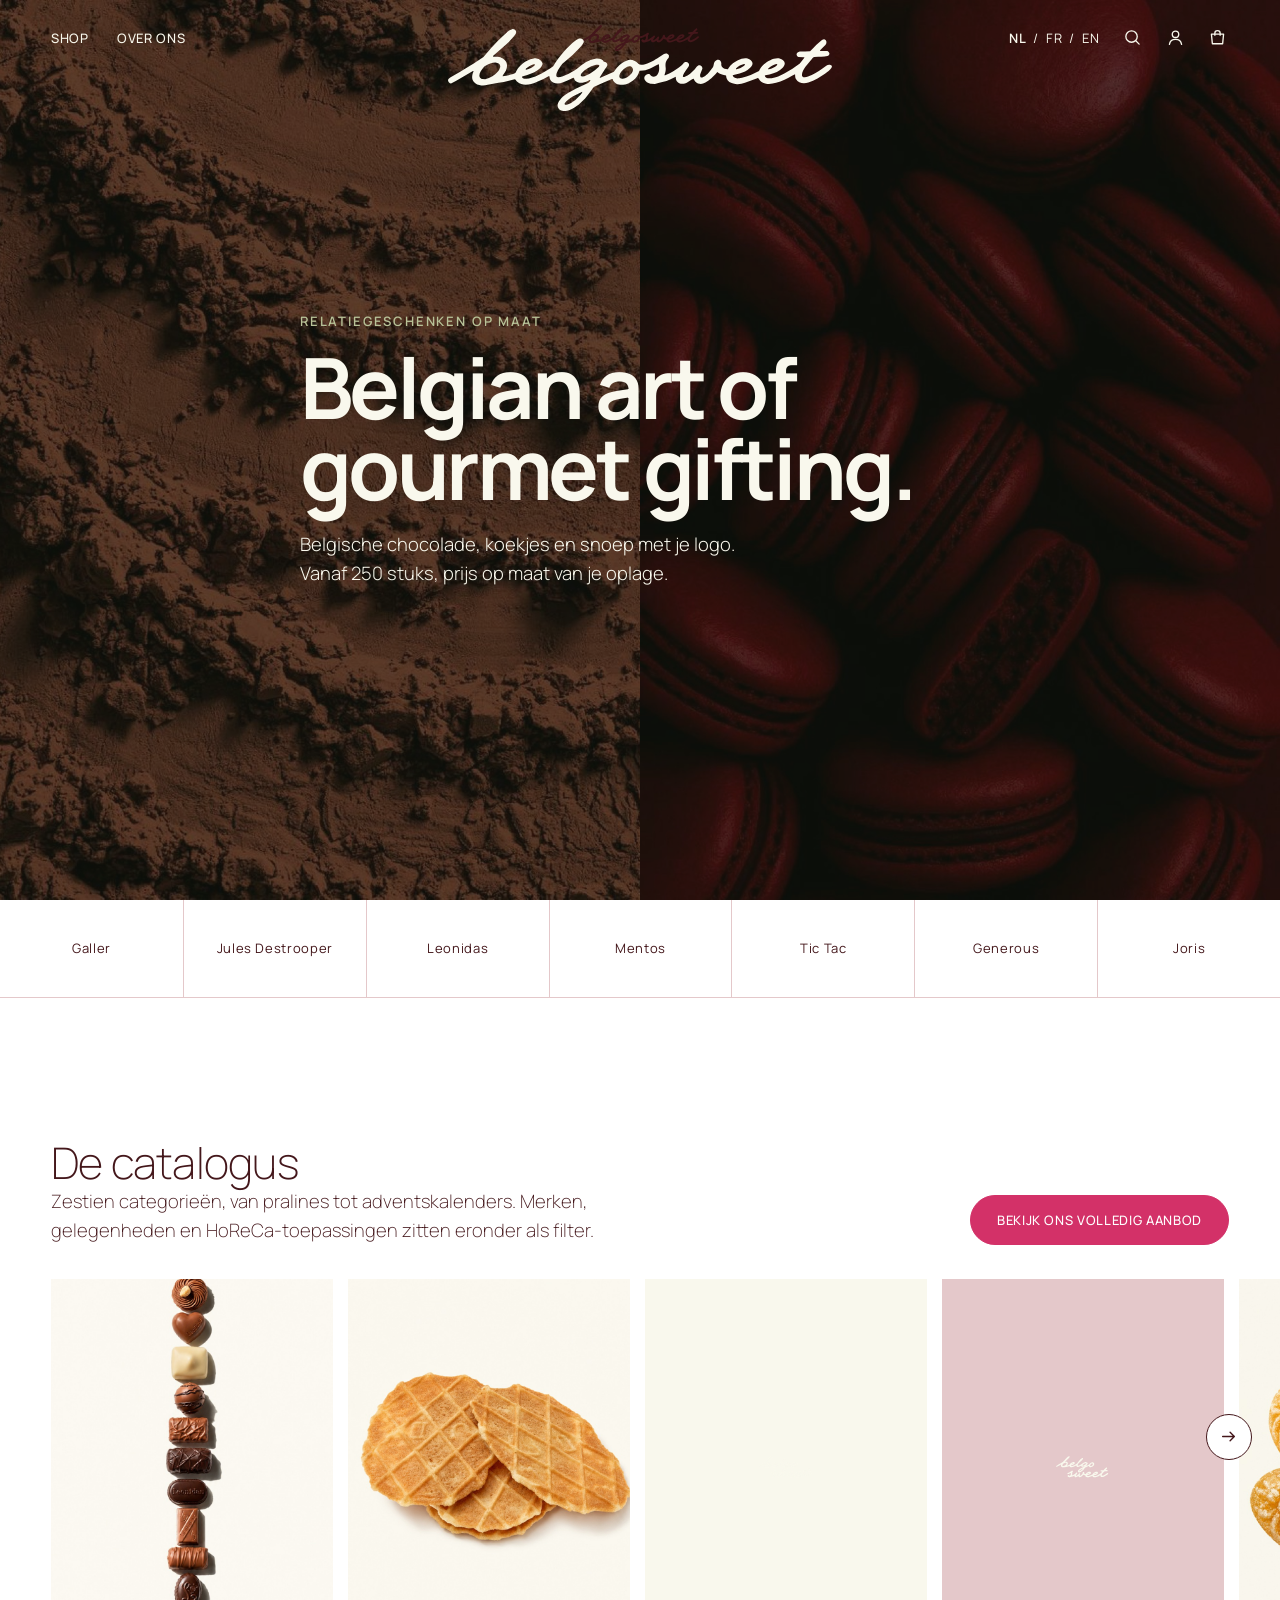
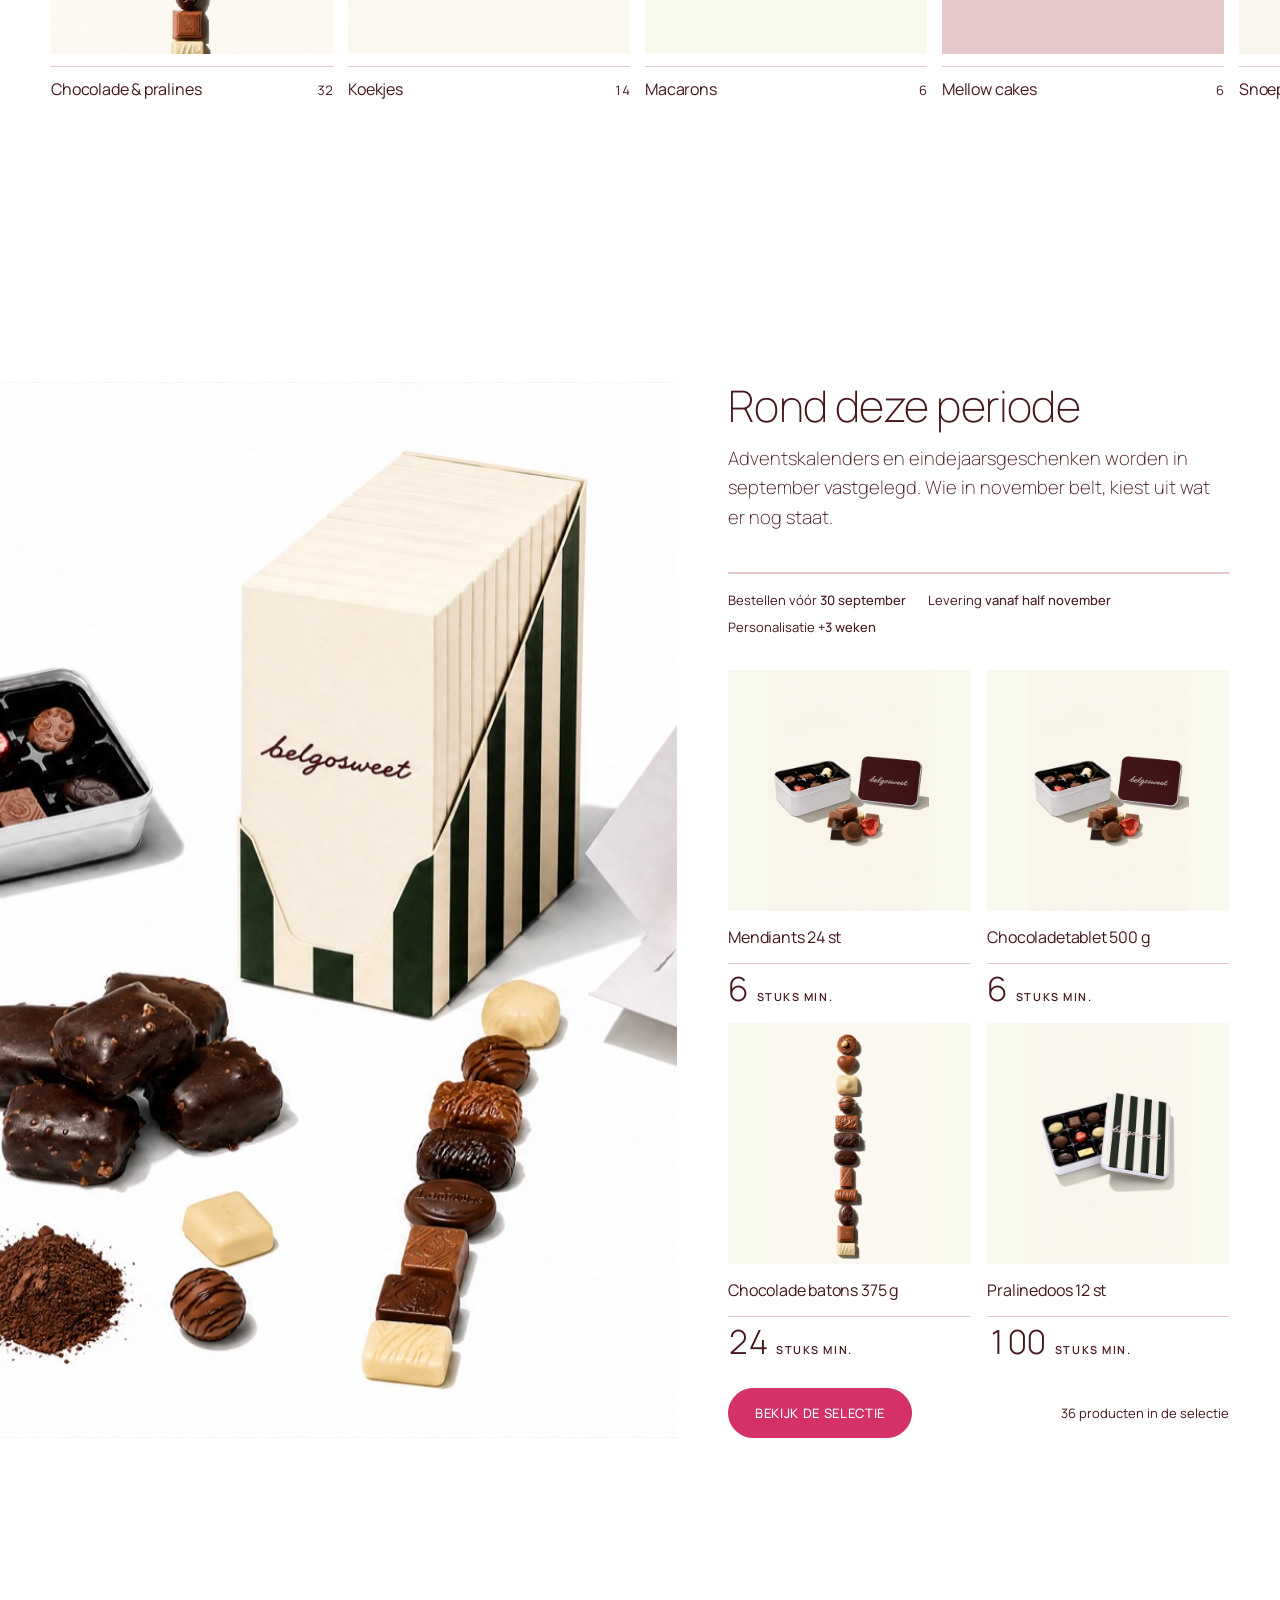
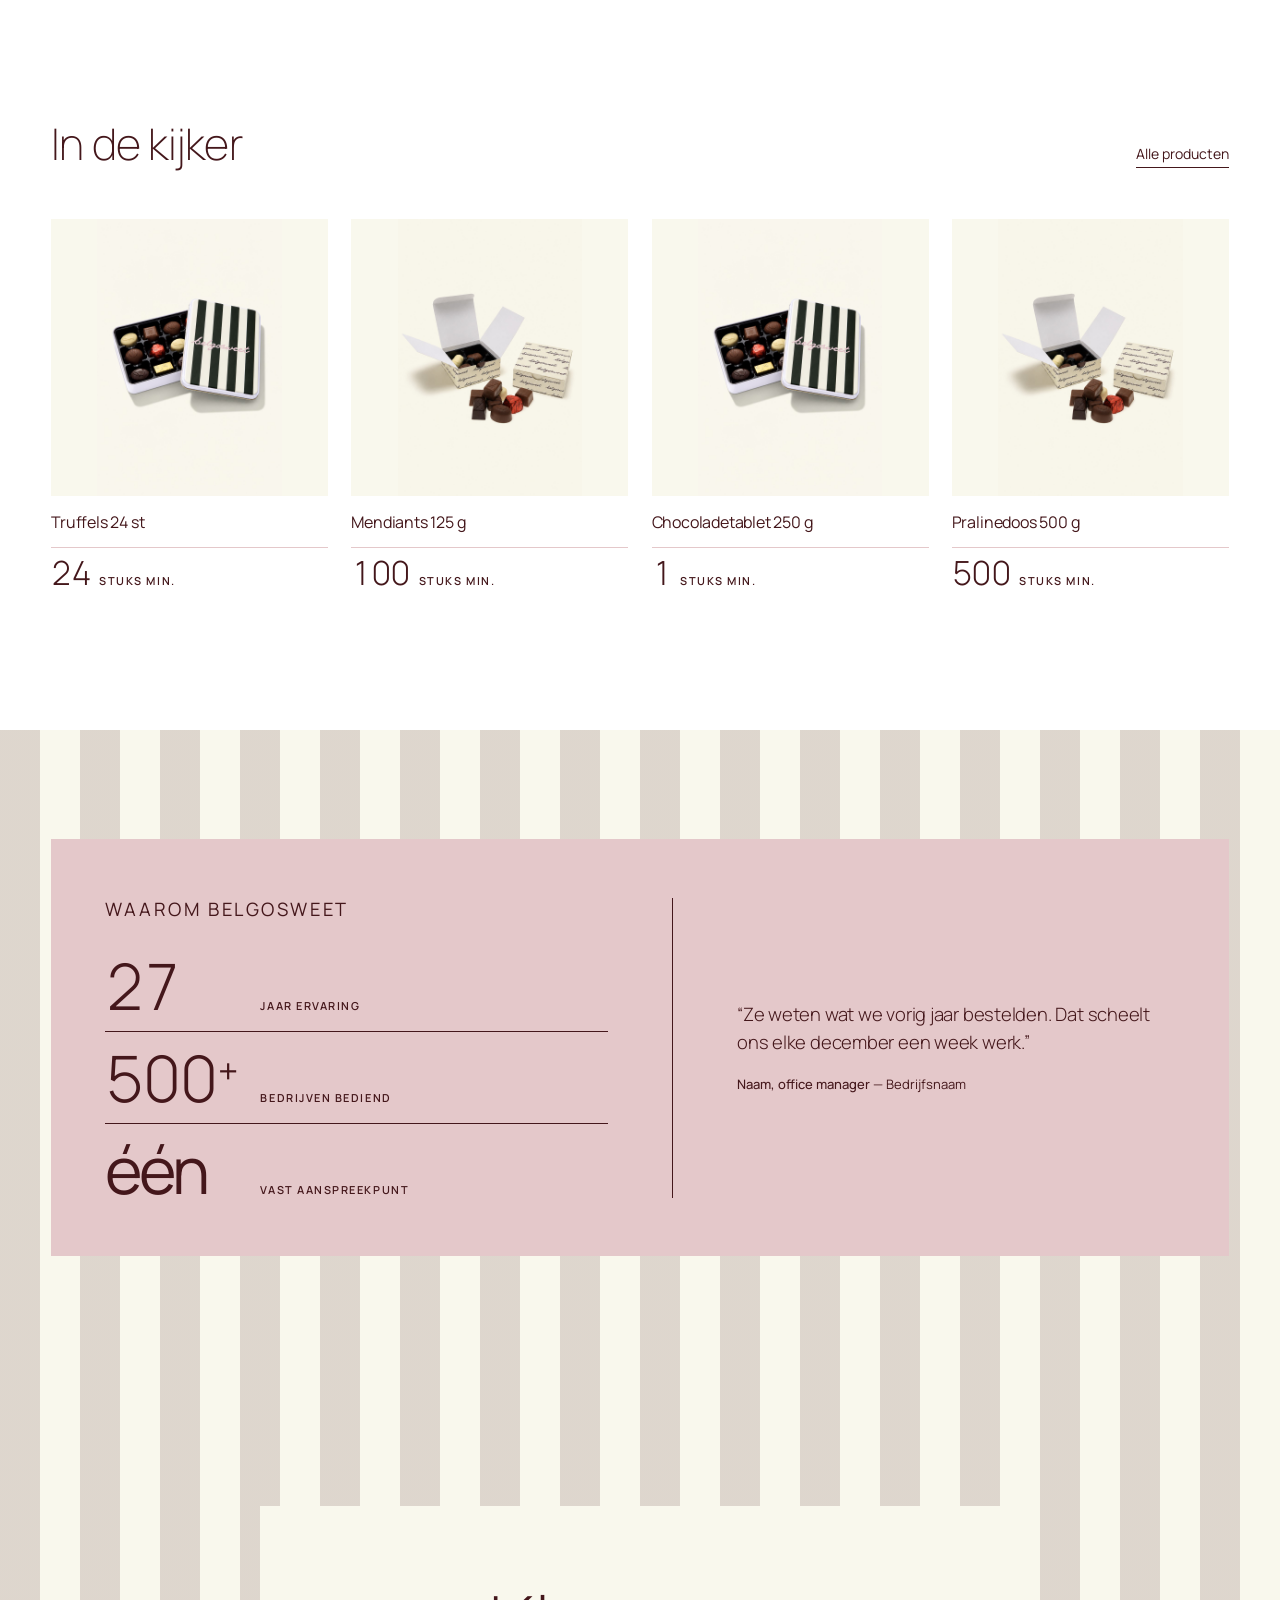
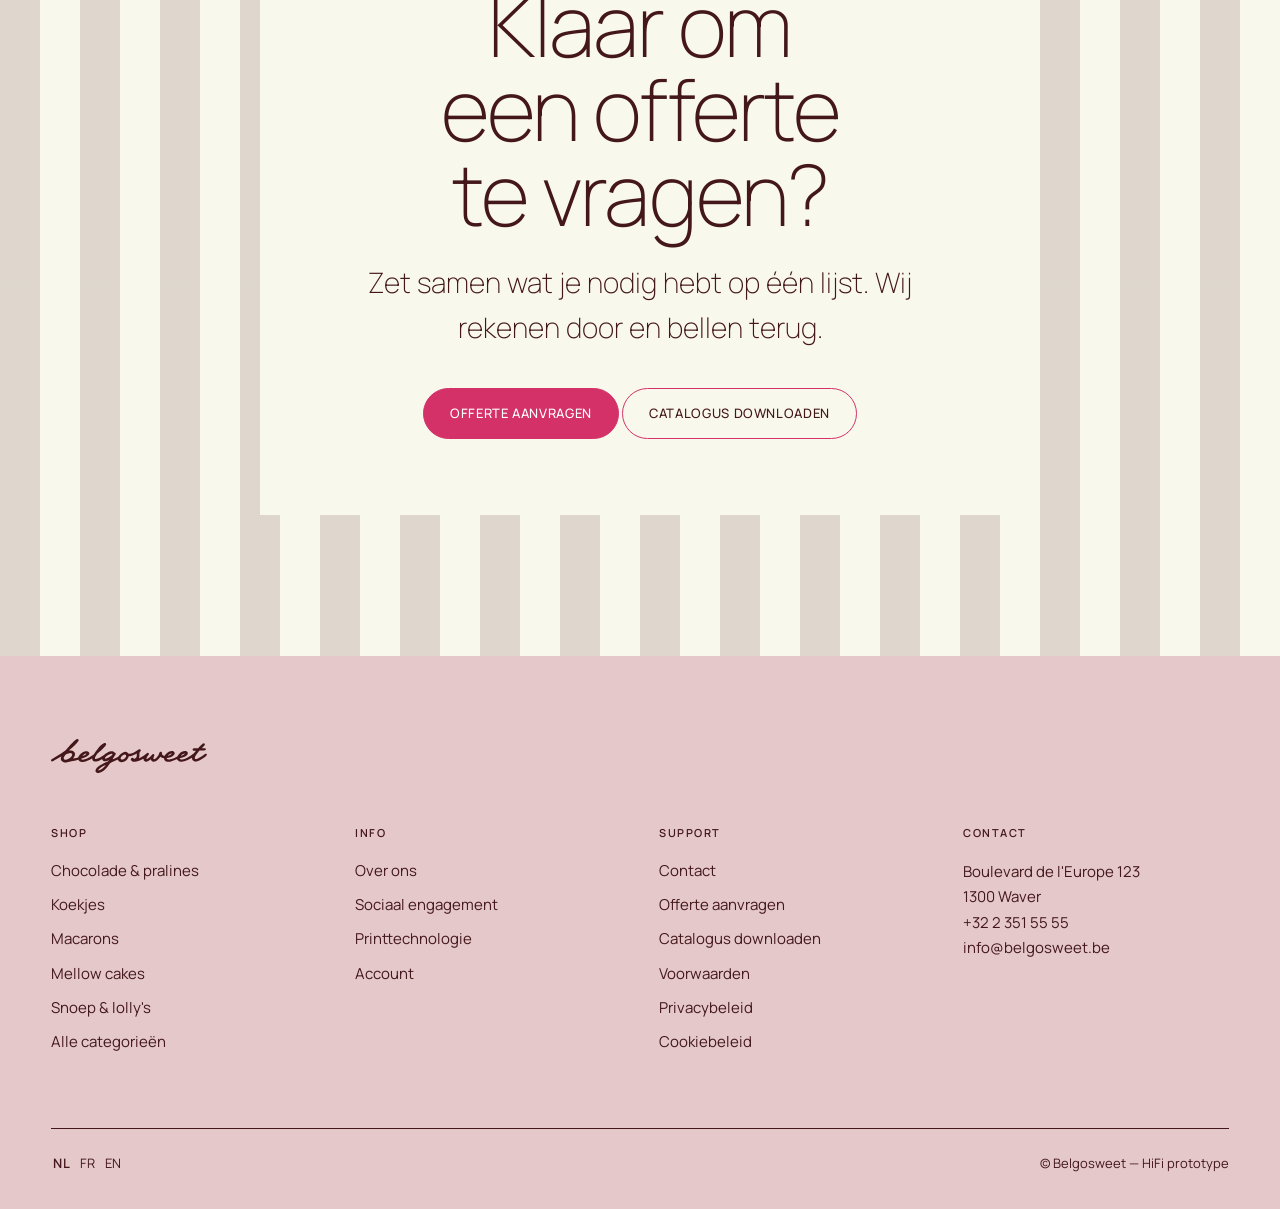
==== commit 3382d30a: "fonts" ====
--- a/index.html
+++ b/index.html
@@ -7,6 +7,7 @@
 <link rel="icon" href="assets/logo/favicon.svg" type="image/svg+xml">
 <link rel="stylesheet" href="assets/css/colors.css">
 <link rel="stylesheet" href="assets/css/fonts.css">
+  <link rel="stylesheet" href="assets/css/type.css">
 <link rel="stylesheet" href="styles.css">
 </head>
 <body data-page="home">
--- a/assets/css/type.css
+++ b/assets/css/type.css
@@ -0,0 +1,84 @@
+/* ============================================================
+   Belgosweet — typografische schaal
+   ------------------------------------------------------------
+   De tegenhanger van colors.css. Dat bestand bevat zes
+   hexwaarden en dwingt daarmee het palet af; dit bestand bevat
+   dertien groottes en acht spatiëringen en dwingt daarmee de
+   schaal af.
+
+   REGEL: styles.css bevat geen enkele losse font-size meer.
+   Wie een grootte nodig heeft, kiest een token. Wie vindt dat
+   er een stap ontbreekt, voegt hem HIER toe — met een reden.
+
+   Zonder deze regel liep het uit de hand: 151 losse
+   font-size-declaraties, 41 verschillende waarden, 22 aparte
+   clamp()-curves, 34 spatiëringen. Groottes stonden bovendien
+   in twee eenheden door elkaar (13px én 0.8125rem is dezelfde
+   letter, twee keer opgeschreven).
+
+   Laden NA fonts.css, VÓÓR styles.css. Zie BRANDING.md §3.
+   ============================================================ */
+
+:root{
+
+  /* ---- Koppen -------------------------------------------------
+     Vier stappen. Allemaal gewicht 200 (zie styles.css h1,h2,h3);
+     alleen h1.display staat op 700. De rangorde komt van grootte,
+     niet van gewicht. */
+
+  /* Hero. Eén per pagina. */
+  --fs-display:clamp(2.7rem, 6.6vw, 5.6rem);
+
+  /* Paginakop en categoriekop. */
+  --fs-title:clamp(2.5rem, 5.4vw, 4.4rem);
+
+  /* Sectiekop, productnaam, groot statement.
+     Vervangt vier bijna-identieke curves die naast elkaar op
+     één pagina als een wiebel lazen. */
+  --fs-head:clamp(1.9rem, 3.4vw, 3rem);
+
+  /* Subkop, prijsuitspraak, zoekveld, afsluiter-lede. */
+  --fs-sub:clamp(1.5rem, 2.2vw, 2.1rem);
+
+  /* ---- Ondersteunende tekst ----------------------------------
+     De ondergrens ligt bewust op 1.15rem (18.4px): dat is de
+     grens waaronder gewicht 200 niet meer draagt. Zie BRANDING
+     §3.3. Zakt deze token, dan moet het gewicht mee omhoog. */
+  --fs-lede:clamp(1.15rem, 1.4vw, 1.35rem);
+
+  /* ---- Lopende tekst ------------------------------------------
+     Blijft 400. Op 16px is 200 op een gewoon scherm te ijl. */
+  --fs-body:1rem;         /* 16 — lopende tekst, kaarttitels     */
+  --fs-body-2:0.9375rem;  /* 15 — footer, verhaalkolom, lijsten  */
+  --fs-sm:0.875rem;       /* 14 — formuliervelden, tekstlinks    */
+  --fs-xs:0.8125rem;      /* 13 — meta, bijschrift, prijsregel   */
+
+  /* ---- Kapitalen ----------------------------------------------
+     Blijven 600: uppercase op klein formaat heeft gewicht nodig,
+     geen elegantie. */
+  --fs-label:0.6875rem;   /* 11 — labels, eyebrows, tabelkoppen  */
+  --fs-micro:0.625rem;    /* 10 — tellers, merktekens            */
+
+  /* ---- Register ------------------------------------------------
+     Het enige grote LICHTE element op de pagina (gewicht 300),
+     en daardoor het element dat opvalt. Altijd tabular-nums. */
+  --fs-num:clamp(1.9rem, 2.6vw, 2.5rem);
+  --fs-num-lg:clamp(2.6rem, 5vw, 4.1rem);
+
+  /* ---- Spatiëring ---------------------------------------------
+     Hangt aan de GROOTTE, niet aan het component. Dat was de
+     tweede bron van drift: elk onderdeel koos zijn eigen waarde.
+
+     Let op de richting: bij dalend gewicht gaat de spatiëring
+     juist OMHOOG (minder negatief). Dikke stokken onderscheiden
+     zich vanzelf; dunne stokken lopen op krappe afstand optisch
+     in elkaar over. */
+  --tr-display:-0.042em;  /* alleen h1.display, 700              */
+  --tr-tight:-0.022em;    /* display 200, page-title             */
+  --tr-head:-0.018em;     /* head, sub                           */
+  --tr-num:-0.045em;      /* register — cijfers verdragen krap   */
+  --tr-body:-0.012em;     /* kaarttitels, tegelnamen             */
+  --tr-flat:0;            /* lopende tekst, bijschriften         */
+  --tr-ui:0.05em;         /* kapitalen 12px+: knoppen, velden    */
+  --tr-label:0.14em;      /* kapitalen 11px en kleiner           */
+}
--- a/styles.css
+++ b/styles.css
@@ -40,7 +40,7 @@
   font-family:var(--font-sans);
   color:var(--ink-2);
   background:var(--paper);
-  font-size:16px;
+  font-size:var(--fs-body);
   line-height:1.55;
   -webkit-font-smoothing:antialiased;
   text-rendering:optimizeLegibility;
@@ -60,33 +60,45 @@
 }
 
 /* ---- Typografische schaal ----------------------------------
-   Eén familie: Manrope, gewichtsas 200–800. De hiërarchie loopt
-   niet in één richting, maar in twee:
-
-     koppen         700  bold, groot        — die bevestigen
-     subkoppen      600  semibold
+   Groottes en spatiëring staan in assets/css/type.css. Hier
+   staat alleen wat een token NIET kan uitdrukken: welk gewicht
+   bij welke rol hoort, en waarom.
+
+   REGEL: geen losse font-size in dit bestand. Kies een token.
+
+   De hiërarchie komt van GROOTTE, niet van gewicht:
+
+     h1.display     700  het enige zware element, één per pagina
+     koppen         200  extra light, groot — maat doet het werk
+     lede           200  extra light, 18px+
      lopende tekst  400  regular
-     lede           200  extra light, 18px+ — die ondersteunt
      details        300  light
-     getallen       200  extra light, groot — het register
+     nadruk in tekst 500 <b> in feiten, attributies, actieve staat
      labels/units   600  semibold, kapitalen
-
-   Koppen dragen gewicht, alles eromheen laat los. Daardoor is het
-   aantallenregister het enige grote LICHTE element op de pagina —
-   en dat maakt het meteen het element dat opvalt.
+     register       300  light, groot — de cijfers
+
+   Eén zwaar element werkt; twee maken er een wedstrijd van. Een
+   sectiekop van 50px extra light staat boven lopende tekst van
+   16px regular zonder dat er gewicht aan te pas komt.
+
+   Daardoor is het aantallenregister het enige grote LICHTE
+   element op de pagina — en dat maakt het het element dat opvalt.
 
    Waar de grens ligt: gewicht 200 heeft formaat nodig. Boven
-   ± 40px draagt het; daaronder worden de stokken te dun, zeker
+   ± 18px draagt het; daaronder worden de stokken te dun, zeker
    op een scherm zonder hoge pixeldichtheid. Lopende tekst blijft
    daarom 400 en kleine kapitalen blijven 600. Let op: een
    contrastcontrole vangt dit NIET — die rekent op kleur, niet op
-   streekdikte. Dit is een leesbaarheidsgrens, geen contrastgrens. */
+   streekdikte. Dit is een leesbaarheidsgrens, geen contrastgrens.
+
+   500 en 600 zijn geen dubbeling: 500 is nadruk BINNEN lopende
+   tekst, 600 is de kapitalenfamilie en actieve UI-staten. */
 
 h1,h2,h3{
   color:var(--ink);
   font-weight:200;
   line-height:1.1;
-  letter-spacing:-0.015em;
+  letter-spacing:var(--tr-head);
   text-wrap:balance;
   margin:0;
 }
@@ -105,19 +117,19 @@
    stokken op krappe afstand optisch in elkaar over. Vandaar -0.042em op de
    vette H1 en -0.022em op dezelfde maat in extra light. */
 .display{
-  font-size:clamp(2.7rem, 6.6vw, 5.6rem);
+  font-size:var(--fs-display);
   font-weight:200;
   line-height:1.0;
-  letter-spacing:-0.022em;
+  letter-spacing:var(--tr-tight);
 }
 h1.display{
   font-weight:700;
   line-height:0.96;
-  letter-spacing:-0.042em;
+  letter-spacing:var(--tr-display);
 }
 .h-lg{
-  font-size:clamp(2rem, 3.6vw, 3.1rem);
-  font-weight:200; letter-spacing:-0.018em; line-height:1.1;
+  font-size:var(--fs-head);
+  font-weight:200; letter-spacing:var(--tr-head); line-height:1.1;
 }
 /* Sectiekoppen stonden hier in magenta. Ze staan nu donkerrood, net als
    op elke andere pagina: magenta is voorbehouden aan de CTA. Een kop is
@@ -126,27 +138,27 @@
    gewicht — 32-50px vet tegenover 15px lopende tekst — precies zoals
    colors.css §2 het voorschrijft voor de rest van de site. */
 .h-md{
-  font-size:clamp(1.5rem, 2.2vw, 2.1rem);
-  font-weight:200; letter-spacing:-0.015em;
+  font-size:var(--fs-sub);
+  font-weight:200; letter-spacing:var(--tr-head);
 }
 
 .lede{
   /* Extra light kan hier, maar alleen omdat de ondergrens op 1.15rem
      (18.4px) ligt. Zakt dit onder ± 18px, dan moet het terug naar 300.
      Dit is de grens die bepaalt wat wél en niet op 200 mag. */
-  font-size:clamp(1.15rem, 1.4vw, 1.35rem);
+  font-size:var(--fs-lede);
   font-weight:200;
   line-height:1.6;
   color:var(--ink-2);
   max-width:52ch;
   text-wrap:pretty;
 }
-.meta{ font-size:0.8125rem; font-weight:300; color:var(--ink-3); letter-spacing:0.005em; }
+.meta{ font-size:var(--fs-xs); font-weight:300; color:var(--ink-3); letter-spacing:var(--tr-flat); }
 
 /* Sparingly. Niet boven elke sectie — dat is precies het
    sjabloon-signaal dat we hier wegwerken. */
 .label{
-  font-size:0.6875rem; text-transform:uppercase; letter-spacing:0.14em;
+  font-size:var(--fs-label); text-transform:uppercase; letter-spacing:var(--tr-label);
   font-weight:600; color:var(--ink-3);
 }
 
@@ -164,7 +176,7 @@
    die als actie lezen zonder knop te worden. */
 .ulink{
   display:inline-block; position:relative; color:var(--ink);
-  font-size:0.875rem; padding-bottom:3px;
+  font-size:var(--fs-sm); padding-bottom:3px;
 }
 .ulink::after{
   background:var(--ink);
@@ -202,8 +214,8 @@
 .wordmark{
   grid-column:2; justify-self:center;
   display:flex; align-items:center;
-  font-size:clamp(1.05rem, 1.5vw, 1.3rem);
-  font-weight:700; letter-spacing:0.02em; color:var(--ink);
+  font-size:var(--fs-lede);
+  font-weight:700; letter-spacing:var(--tr-flat); color:var(--ink);
   white-space:nowrap;
 }
 /* Minimum 120px breed (BRANDING.md §4.2) — daaronder lopen de dunne
@@ -225,8 +237,8 @@
 
 .nav-left{ grid-column:1; display:flex; align-items:center; gap:clamp(16px, 2.2vw, 32px); }
 .nav-left a{
-  position:relative; font-size:0.8125rem; font-weight:500;
-  letter-spacing:0.08em; text-transform:uppercase; color:var(--ink);
+  position:relative; font-size:var(--fs-xs); font-weight:500;
+  letter-spacing:var(--tr-ui); text-transform:uppercase; color:var(--ink);
   padding:4px 0;
 }
 .nav-left a::after{
@@ -241,7 +253,7 @@
   grid-column:3; justify-self:end;
   display:flex; align-items:center; gap:clamp(12px, 1.6vw, 22px);
 }
-.lang-switch{ display:flex; align-items:center; gap:5px; font-size:0.75rem; letter-spacing:0.06em; color:var(--ink-3); }
+.lang-switch{ display:flex; align-items:center; gap:5px; font-size:var(--fs-xs); letter-spacing:var(--tr-ui); color:var(--ink-3); }
 .lang-switch a{ padding:2px; }
 .lang-switch a.active{ color:var(--ink); font-weight:600; }
 .lang-switch .div{ color:var(--ink-3); }
@@ -258,7 +270,7 @@
   position:absolute; top:1px; right:1px;
   min-width:15px; height:15px; padding:0 3px;
   background:var(--ink); color:var(--paper);
-  font-size:9px; font-weight:600; line-height:15px; text-align:center;
+  font-size:var(--fs-micro); font-weight:600; line-height:15px; text-align:center;
   border-radius:100px;
 }
 .icon-btn .count[data-empty="true"]{ display:none; }
@@ -299,10 +311,10 @@
 }
 .mega-season:hover{ background:var(--paper-2); }
 .mega-season-k{
-  font-size:0.6875rem; font-weight:700; text-transform:uppercase;
-  letter-spacing:.13em; white-space:nowrap;
-}
-.mega-season-v{ font-size:0.9375rem; color:var(--ink-2); }
+  font-size:var(--fs-label); font-weight:700; text-transform:uppercase;
+  letter-spacing:var(--tr-label); white-space:nowrap;
+}
+.mega-season-v{ font-size:var(--fs-body-2); color:var(--ink-2); }
 .mega-season svg{ margin-left:auto; width:16px; height:16px; flex:0 0 auto; }
 
 .mega-inner{
@@ -313,23 +325,23 @@
 .mega-col-title{
   display:block; padding-bottom:12px; margin-bottom:6px;
   border-bottom:1px solid var(--rule);
-  font-size:0.6875rem; text-transform:uppercase; letter-spacing:0.13em;
+  font-size:var(--fs-label); text-transform:uppercase; letter-spacing:var(--tr-label);
   font-weight:600; color:var(--ink);
 }
 .mega-col a:not(.mega-col-title){
   display:flex; justify-content:space-between; align-items:baseline; gap:12px;
-  padding:8px 0; font-size:0.9375rem; color:var(--ink-2);
+  padding:8px 0; font-size:var(--fs-body-2); color:var(--ink-2);
   transition:padding-left .4s var(--ease), color .3s var(--ease);
 }
 .mega-col a:not(.mega-col-title):hover{ color:var(--ink); padding-left:7px; }
-.mega-col a span{ font-size:0.75rem; color:var(--ink-3); font-variant-numeric:tabular-nums; }
+.mega-col a span{ font-size:var(--fs-xs); color:var(--ink-3); font-variant-numeric:tabular-nums; }
 
 .mega-foot{
   display:flex; justify-content:space-between; align-items:center;
   gap:20px; flex-wrap:wrap;
   border-top:1px solid var(--rule);
   padding:16px 0 clamp(26px, 2.8vw, 38px);
-  font-size:0.8125rem; color:var(--ink-3);
+  font-size:var(--fs-xs); color:var(--ink-3);
 }
 
 /* Zoeken schuift open onder de header i.p.v. permanent een veld
@@ -346,12 +358,12 @@
 .search-panel form{ display:flex; align-items:center; gap:14px; padding:22px 0 26px; }
 .search-panel input{
   flex:1 1 auto; border:none; border-bottom:1px solid var(--rule-2); background:none;
-  font-size:clamp(1.25rem, 2.6vw, 1.9rem); font-weight:500;
-  padding:8px 0; color:var(--ink); letter-spacing:-0.02em;
+  font-size:var(--fs-sub); font-weight:500;
+  padding:8px 0; color:var(--ink); letter-spacing:var(--tr-tight);
 }
 .search-panel input::placeholder{ color:var(--ink-3); }
 .search-panel input:focus{ outline:none; border-bottom-color:var(--ink); }
-.search-panel .hint{ font-size:0.8125rem; color:var(--ink-3); white-space:nowrap; }
+.search-panel .hint{ font-size:var(--fs-xs); color:var(--ink-3); white-space:nowrap; }
 
 /* Vaste offerte-CTA. Blijft altijd actief ogen, ook bij lege lijst —
    dit was expliciet een UX-probleem op de huidige site. */
@@ -370,8 +382,8 @@
 .cta-btn{
   display:inline-flex; align-items:center; justify-content:center; gap:9px;
   border:1.5px solid var(--cta); background:transparent; color:var(--ink);
-  padding:14px 26px; font-size:0.8125rem; font-weight:500;
-  letter-spacing:0.05em; text-transform:uppercase;
+  padding:14px 26px; font-size:var(--fs-xs); font-weight:500;
+  letter-spacing:var(--tr-ui); text-transform:uppercase;
   white-space:nowrap; text-align:center; border-radius:100px;
   transition:background .4s var(--ease), color .4s var(--ease),
              border-color .4s var(--ease), opacity .3s var(--ease);
@@ -379,12 +391,12 @@
 .cta-btn:hover{ background:var(--cta); color:var(--on-cta); border-color:var(--cta); }
 .cta-btn.primary{ background:var(--cta); color:var(--on-cta); border-color:var(--cta); }
 .cta-btn.primary:hover{ background:var(--ink); color:var(--on-cta); border-color:var(--ink); }
-.cta-btn.small{ padding:9px 18px; font-size:0.75rem; }
+.cta-btn.small{ padding:9px 18px; font-size:var(--fs-xs); }
 .cta-btn[disabled]{ opacity:.45; pointer-events:none; }
 
 .quote-count{
   display:inline-block; min-width:18px; padding:0 5px; margin-left:7px;
-  border:1px solid currentColor; font-size:10px; line-height:15px; text-align:center;
+  border:1px solid currentColor; font-size:var(--fs-micro); line-height:15px; text-align:center;
   border-radius:100px;
 }
 
@@ -406,8 +418,8 @@
 .mobile-drawer a{
   display:flex; justify-content:space-between; align-items:center;
   padding:20px 0; border-bottom:1px solid var(--rule);
-  font-size:1.35rem; font-weight:600; color:var(--ink);
-  letter-spacing:-0.02em;
+  font-size:var(--fs-lede); font-weight:600; color:var(--ink);
+  letter-spacing:var(--tr-tight);
 }
 .mobile-drawer .drawer-foot{ padding:28px 0; display:flex; flex-direction:column; gap:16px; }
 .mobile-drawer .cta-btn{ width:100%; }
@@ -416,7 +428,7 @@
    Breadcrumb — bestond nergens op de huidige site
    ============================================================ */
 
-.breadcrumb{ font-size:12px; color:var(--ink-soft); padding:16px 0 0; }
+.breadcrumb{ font-size:var(--fs-xs); color:var(--ink-soft); padding:16px 0 0; }
 .breadcrumb a:hover{ color:var(--ink); text-decoration:underline; }
 .breadcrumb .sep{ padding:0 6px; color:var(--ink-3); }
 
@@ -437,26 +449,26 @@
    twee pixels hoog, dus donkerrood roept hier niets — het markeert. */
 .eyebrow{
   display:flex; align-items:center; gap:10px;
-  font-size:0.6875rem; text-transform:uppercase; letter-spacing:.16em;
+  font-size:var(--fs-label); text-transform:uppercase; letter-spacing:var(--tr-label);
   font-weight:600; color:var(--ink); margin:0 0 14px;
 }
 .eyebrow::before{
   content:""; flex:0 0 auto; width:22px; height:2px; background:var(--ink);
 }
 .section-title{
-  font-size:clamp(1.8rem, 3vw, 2.6rem); font-weight:200;
-  margin:0; letter-spacing:-.018em; line-height:1.1;
+  font-size:var(--fs-head); font-weight:200;
+  margin:0; letter-spacing:var(--tr-head); line-height:1.1;
 }
 .page-title{
-  font-size:clamp(2.5rem, 5.4vw, 4.4rem); font-weight:200;
-  margin:0; letter-spacing:-.022em; line-height:1.04;
+  font-size:var(--fs-title); font-weight:200;
+  margin:0; letter-spacing:var(--tr-tight); line-height:1.04;
 }
 .section-sub{
-  font-size:1rem; font-weight:300; line-height:1.62; color:var(--ink);
+  font-size:var(--fs-body); font-weight:300; line-height:1.62; color:var(--ink);
   margin:16px 0 0; max-width:50ch;
 }
 .link-more{
-  font-size:0.8125rem; letter-spacing:.02em; color:var(--ink);
+  font-size:var(--fs-xs); letter-spacing:var(--tr-flat); color:var(--ink);
   border-bottom:1px solid var(--ink); padding-bottom:3px;
 }
 
@@ -472,7 +484,7 @@
   background-size:min(24%, 96px);
   border:none;
   display:flex; align-items:flex-end; justify-content:center;
-  color:var(--ink-3); font-size:11px; text-transform:uppercase; letter-spacing:.05em;
+  color:var(--ink-3); font-size:var(--fs-label); text-transform:uppercase; letter-spacing:var(--tr-ui);
   min-height:100px; text-align:center; padding:8px 8px 12px;
   transition:background-size .7s var(--ease), background-color .5s var(--ease);
 }
@@ -524,7 +536,7 @@
 /* De vulbalken uit de wireframe zijn weg. Waar de tekst echt nog van de
    klant moet komen (voorwaarden, privacy, cookies) staat dat er nu gewoon. */
 .copy-pending{
-  font-size:0.9375rem; color:var(--ink);
+  font-size:var(--fs-body-2); color:var(--ink);
   border-left:2px solid var(--rule-2); padding-left:14px; margin:10px 0 22px;
 }
 .line{ height:9px; background:var(--line-soft); margin:8px 0; }
@@ -683,19 +695,26 @@
 
 .hero-eyebrow{
   margin:0 0 clamp(14px, 1.6vh, 22px);
-  font-size:0.75rem; font-weight:600;
-  text-transform:uppercase; letter-spacing:.18em;
+  font-size:var(--fs-xs); font-weight:600;
+  text-transform:uppercase; letter-spacing:var(--tr-label);
   color:var(--on-void-2);
 }
+/* Alleen kleur en regellengte. Grootte komt uit --fs-display en
+   regelafstand uit h1.display (0.96) — die stonden hier eerder
+   allebei overschreven. De font-size hield de hero op 4.6rem
+   terwijl de afsluiter-H2 op 5.6rem stond: de kop die het
+   zwaarst moest wegen was de kleinste van de twee. En omdat
+   `.hero-full .display` (0,2,0) het wint van `h1.display`
+   (0,1,1) kreeg de vette H1 bovendien 1.0 in plaats van 0.96. */
 .hero-full .display{
   color:var(--on-void);
-  font-size:clamp(2.4rem, 5vw, 4.6rem);
-  line-height:1.0;
   max-width:14ch;
 }
+/* Gewicht 300 in plaats van de 200 uit .lede: dit is het enige
+   lede-blok op een donkere ondergrond, en lichte tekst op donker
+   oogt door halatie dunner dan hij is. Bewuste uitzondering. */
 .hero-full .lede{
   color:var(--on-void); margin-top:clamp(18px, 2.4vh, 28px);
-  font-size:clamp(1.05rem, 1.25vw, 1.2rem);
   font-weight:300; max-width:44ch;
 }
 
@@ -703,7 +722,7 @@
   display:flex; justify-content:space-between; align-items:center; gap:20px;
   border-top:1px solid var(--rule-2);
   padding:20px 0 26px; flex-wrap:wrap;
-  font-size:0.8125rem; color:var(--ink-3);
+  font-size:var(--fs-xs); color:var(--ink-3);
 }
 .hero-facts{ display:flex; gap:clamp(20px, 3.5vw, 52px); flex-wrap:wrap; }
 .hero-facts b{ color:var(--ink); font-weight:500; }
@@ -757,12 +776,12 @@
 /* 15-18px is te klein voor 200. Van 700 naar 400 haalt het gewicht er
    wel uit zonder de naam te laten verdwijnen. */
 .fam-name{
-  font-size:clamp(0.95rem, 1.2vw, 1.1rem);
+  font-size:var(--fs-body);
   font-weight:400;
-  letter-spacing:0; color:var(--ink);
+  letter-spacing:var(--tr-flat); color:var(--ink);
 }
 .fam-total{
-  font-size:0.75rem; color:var(--ink-3);
+  font-size:var(--fs-xs); color:var(--ink-3);
   font-variant-numeric:tabular-nums; white-space:nowrap;
 }
 .fam-list{ list-style:none; margin:0; padding:0; }
@@ -774,13 +793,13 @@
 .fam-list a:hover,
 .fam-list a:focus-visible{ padding-left:9px; }
 .fam-cat{
-  font-size:0.9375rem; color:var(--ink-2); line-height:1.35;
+  font-size:var(--fs-body-2); color:var(--ink-2); line-height:1.35;
   transition:color .3s var(--ease);
 }
 .fam-list a:hover .fam-cat,
 .fam-list a:focus-visible .fam-cat{ color:var(--ink); }
 .fam-n{
-  font-size:0.75rem; color:var(--ink-3);
+  font-size:var(--fs-xs); color:var(--ink-3);
   font-variant-numeric:tabular-nums; white-space:nowrap;
 }
 
@@ -849,10 +868,10 @@
   padding-top:12px; margin-top:12px; border-top:1px solid var(--rule);
 }
 .cc-name{
-  font-size:1rem; color:var(--ink);
-  font-weight:400; letter-spacing:-0.012em; line-height:1.3;
-}
-.cc-n{ font-size:0.75rem; color:var(--ink-3); font-variant-numeric:tabular-nums; }
+  font-size:var(--fs-body); color:var(--ink);
+  font-weight:400; letter-spacing:var(--tr-body); line-height:1.3;
+}
+.cc-n{ font-size:var(--fs-xs); color:var(--ink-3); font-variant-numeric:tabular-nums; }
 .cc-slide:hover .cc-name{ text-decoration:underline; text-underline-offset:3px; }
 
 .cc-nav{
@@ -907,7 +926,7 @@
 .season-facts{
   display:flex; flex-wrap:wrap; gap:6px 22px; margin:22px 0 0; padding:16px 0 0;
   border-top:2px solid var(--accent);
-  font-size:0.8125rem; color:var(--ink-3);
+  font-size:var(--fs-xs); color:var(--ink-3);
 }
 .season-facts b{ color:var(--ink); font-weight:500; }
 
@@ -920,7 +939,7 @@
   display:flex; align-items:baseline; justify-content:space-between;
   gap:16px; flex-wrap:wrap; margin-top:clamp(22px, 2.4vw, 30px);
 }
-.season-foot span{ font-size:0.8125rem; color:var(--ink-3); }
+.season-foot span{ font-size:var(--fs-xs); color:var(--ink-3); }
 
 /* ============================================================
    HOME — donker citaat
@@ -1028,8 +1047,8 @@
    gewicht meer nodig, en licht past bij de rest van de schaal. */
 .usp-eyebrow{
   margin:0 0 clamp(24px, 2.8vw, 38px);
-  font-size:clamp(0.95rem, 1.5vw, 1.25rem);
-  text-transform:uppercase; letter-spacing:.18em;
+  font-size:var(--fs-lede);
+  text-transform:uppercase; letter-spacing:var(--tr-label);
   font-weight:400; color:var(--accent-on); line-height:1.3;
 }
 /* Twee kolommen die over alle drie de rijen gelijk lopen, zodat de
@@ -1066,32 +1085,32 @@
 .usp-fact > dt,
 .usp-fact > dd{ margin:0; }
 .usp-n{
-  font-size:clamp(2.6rem, 5vw, 4.1rem);
-  font-weight:300; letter-spacing:-0.05em; line-height:0.86;
+  font-size:var(--fs-num-lg);
+  font-weight:300; letter-spacing:var(--tr-num); line-height:0.86;
   font-variant-numeric:tabular-nums;
   white-space:nowrap;
 }
 /* "één" is een woord op de plek van een getal. Het krijgt dezelfde maat maar
    iets meer gewicht, anders valt het in deze lichte snit uit elkaar. */
-.usp-fact:last-child .usp-n{ font-weight:400; letter-spacing:-0.035em; }
+.usp-fact:last-child .usp-n{ font-weight:400; letter-spacing:var(--tr-num); }
 .usp-plus{ font-size:0.55em; font-weight:400; vertical-align:0.5em; margin-left:0.04em; }
 .usp-l{
-  margin:0; font-size:0.6875rem; text-transform:uppercase;
-  letter-spacing:.13em; font-weight:600; line-height:1.3;
+  margin:0; font-size:var(--fs-label); text-transform:uppercase;
+  letter-spacing:var(--tr-label); font-weight:600; line-height:1.3;
 }
 
 /* Het citaat staat nu in de bewijsband en niet meer in een eigen sectie.
    De fotocirkel is vervallen — op een roze vlak was hij een lege vorm die
    alleen maar meedeed aan de drukte. */
 .proof-quote blockquote{
-  margin:0; font-size:clamp(1.15rem, 1.7vw, 1.5rem);
+  margin:0; font-size:var(--fs-lede);
   font-weight:300;
-  line-height:1.5; letter-spacing:-0.006em; color:var(--accent-on);
+  line-height:1.5; letter-spacing:var(--tr-body); color:var(--accent-on);
   text-wrap:pretty;
 }
 /* --ink-3 wijst naar donkerrood, net als --ink; op roze is er geen zachtere
    trap, dus het onderscheid tussen citaat en naamregel loopt via maat. */
-.ts-attr{ margin-top:18px; font-size:0.8125rem; color:var(--accent-on); }
+.ts-attr{ margin-top:18px; font-size:var(--fs-xs); color:var(--accent-on); }
 .ts-attr b{ color:var(--accent-on); font-weight:500; }
 
 /* ============================================================
@@ -1111,7 +1130,7 @@
   display:flex; align-items:center; justify-content:center;
   padding:clamp(24px, 3vw, 40px) 10px;
   border-left:1px solid var(--accent);
-  font-size:0.75rem; letter-spacing:0.06em; color:var(--ink);
+  font-size:var(--fs-xs); letter-spacing:var(--tr-ui); color:var(--ink);
   text-align:center;
   transition:background .4s var(--ease), color .4s var(--ease);
 }
@@ -1167,7 +1186,7 @@
 .closer .display{ color:var(--ink); margin:0 auto; max-width:14ch; }
 .closer .lede{
   color:var(--ink); margin:24px auto 0; text-align:center;
-  font-size:clamp(1.5rem, 1.7vw, 1.6rem); font-weight:200; max-width:40ch;
+  font-size:var(--fs-sub); font-weight:200; max-width:40ch;
 }
 .closer .hero-actions{ justify-content:center; margin-top:38px; }
 
@@ -1211,7 +1230,7 @@
 .ab-hero-body{ position:relative; z-index:1; padding-bottom:clamp(36px, 5vw, 68px); }
 .ab-hero-body .display{ max-width:15ch; }
 .ab-hero-sub{
-  margin-top:20px; font-size:0.8125rem; letter-spacing:.12em;
+  margin-top:20px; font-size:var(--fs-xs); letter-spacing:var(--tr-label);
   text-transform:uppercase; color:var(--ink-3);
 }
 
@@ -1219,9 +1238,9 @@
 .ab-statement{ padding:var(--section-y) 0; }
 .ab-statement p{
   margin:0; max-width:24ch;
-  font-size:clamp(1.6rem, 3.6vw, 3rem);
+  font-size:var(--fs-head);
   font-weight:200;
-  line-height:1.22; letter-spacing:-.018em; color:var(--ink);
+  line-height:1.22; letter-spacing:var(--tr-head); color:var(--ink);
   text-wrap:balance;
 }
 
@@ -1233,7 +1252,7 @@
      wegvegen, anders plakt de kop tegen de vensterrand. */
   padding:0 var(--gutter) var(--section-y);
 }
-.ab-story-col p{ font-size:0.9375rem; color:var(--ink-2); max-width:52ch; }
+.ab-story-col p{ font-size:var(--fs-body-2); color:var(--ink-2); max-width:52ch; }
 
 /* --- Tijdlijn ---
    De verticale lijn vult zich mee met je scrollpositie: de vorm
@@ -1259,9 +1278,9 @@
 /* 19-26px zit op de grens: 200 wordt hier al ijl, 300 houdt het jaartal
    herkenbaar zonder terug te vallen op vet. */
 .tl-year{
-  font-size:clamp(1.2rem, 1.9vw, 1.6rem);
+  font-size:var(--fs-lede);
   font-weight:300;
-  letter-spacing:-.01em; color:var(--ink);
+  letter-spacing:var(--tr-body); color:var(--ink);
   font-variant-numeric:tabular-nums; line-height:1.2;
 }
 .tl-dot{
@@ -1272,8 +1291,8 @@
   transition:background .4s var(--ease), border-color .4s var(--ease);
 }
 .tl-item.passed .tl-dot{ background:var(--ink); border-color:var(--ink); }
-.tl-text h3{ font-size:clamp(1.05rem, 1.4vw, 1.25rem); font-weight:500; margin-bottom:7px; }
-.tl-text p{ font-size:0.9375rem; color:var(--ink-2); max-width:54ch; margin:0; }
+.tl-text h3{ font-size:var(--fs-lede); font-weight:500; margin-bottom:7px; }
+.tl-text p{ font-size:var(--fs-body-2); color:var(--ink-2); max-width:54ch; margin:0; }
 
 /* --- Team ---
    Vier portretten in een rij. Onder elke naam staat waarvoor je bij
@@ -1295,11 +1314,11 @@
 }
 .team-member{ overflow:hidden; }
 .team-member:hover .ph{ transform:scale(1.035); }
-.team-name{ font-size:0.9375rem; color:var(--ink); font-weight:500; }
-.team-role{ font-size:0.8125rem; color:var(--ink-3); margin-top:3px; }
+.team-name{ font-size:var(--fs-body-2); color:var(--ink); font-weight:500; }
+.team-role{ font-size:var(--fs-xs); color:var(--ink-3); margin-top:3px; }
 .team-focus{
   margin-top:12px; padding-top:11px; border-top:1px solid var(--rule);
-  font-size:0.8125rem; color:var(--ink-2);
+  font-size:var(--fs-xs); color:var(--ink-2);
 }
 
 /* --- Sociaal engagement --- */
@@ -1320,7 +1339,7 @@
 .ab-contact-list li{
   display:flex; justify-content:space-between; gap:16px;
   padding:12px 0; border-top:1px solid var(--rule);
-  font-size:0.9375rem; color:var(--ink-2);
+  font-size:var(--fs-body-2); color:var(--ink-2);
 }
 .ab-contact-list li:last-child{ border-bottom:1px solid var(--rule); }
 .ab-contact-list b{ color:var(--ink); font-weight:500; }
@@ -1353,7 +1372,7 @@
 .hero-inner{ text-align:center; max-width:640px; margin:0 auto 26px; }
 .hero-inner .line{ margin-left:auto; margin-right:auto; }
 .hero-ctas{ display:flex; gap:12px; justify-content:center; margin-top:20px; flex-wrap:wrap; }
-.hero-usps{ display:flex; gap:10px; justify-content:center; margin-top:22px; flex-wrap:wrap; font-size:11px; text-transform:uppercase; letter-spacing:.05em; color:var(--ink-soft); }
+.hero-usps{ display:flex; gap:10px; justify-content:center; margin-top:22px; flex-wrap:wrap; font-size:var(--fs-label); text-transform:uppercase; letter-spacing:var(--tr-ui); color:var(--ink-soft); }
 .hero-usps span{ border:1px solid var(--line-soft); padding:6px 12px; }
 
 /* ============================================================
@@ -1377,8 +1396,8 @@
    een verloop in de inktkleur achter tekst van dezelfde kleur leest voor een
    contrastcontrole als 1:1, ook als het onzichtbaar is. */
 .card-title{
-  font-size:1rem; font-weight:400; line-height:1.35;
-  letter-spacing:-0.012em; color:var(--ink); margin:0;
+  font-size:var(--fs-body); font-weight:400; line-height:1.35;
+  letter-spacing:var(--tr-body); color:var(--ink); margin:0;
   text-decoration:underline;
   text-decoration-color:transparent;
   text-decoration-thickness:1px;
@@ -1387,9 +1406,9 @@
 }
 .card:hover .card-title{ text-decoration-color:var(--ink); }
 
-.card-meta{ font-size:0.8125rem; font-weight:300; color:var(--ink); margin-top:5px; }
-.card-price{ font-size:0.8125rem; color:var(--ink); margin-top:9px; }
-.card-min{ font-size:0.75rem; font-weight:300; color:var(--ink); margin-top:2px; }
+.card-meta{ font-size:var(--fs-xs); font-weight:300; color:var(--ink); margin-top:5px; }
+.card-price{ font-size:var(--fs-xs); color:var(--ink); margin-top:9px; }
+.card-min{ font-size:var(--fs-xs); font-weight:300; color:var(--ink); margin-top:2px; }
 
 /* De rustige tegel toont enkel beeld + naam; merk en prijsregel staan op
    de productpagina zelf. */
@@ -1412,7 +1431,7 @@
 }
 .mk{
   background:var(--paper); color:var(--ink);
-  font-size:0.625rem; text-transform:uppercase; letter-spacing:.1em;
+  font-size:var(--fs-micro); text-transform:uppercase; letter-spacing:var(--tr-label);
   font-weight:600; padding:4px 8px;
 }
 .mk-promo{ border:1.5px solid var(--ink); padding:3px 7px; }
@@ -1447,12 +1466,12 @@
    ook in donkerrood rustiger dan 200, en het getal moet het raster niet
    overstemmen. */
 .ledger-n{
-  font-size:clamp(1.9rem, 2.6vw, 2.5rem);
-  font-weight:300; letter-spacing:-0.045em; line-height:0.85;
+  font-size:var(--fs-num);
+  font-weight:300; letter-spacing:var(--tr-num); line-height:0.85;
   font-variant-numeric:tabular-nums; color:var(--ink);
 }
 .ledger-u{
-  font-size:0.6875rem; text-transform:uppercase; letter-spacing:.13em;
+  font-size:var(--fs-label); text-transform:uppercase; letter-spacing:var(--tr-label);
   font-weight:600; color:var(--ink);
 }
 
@@ -1466,16 +1485,16 @@
 }
 .ledger-col{ display:flex; flex-direction:column; gap:12px; }
 .ledger-k{
-  font-size:0.6875rem; text-transform:uppercase; letter-spacing:.14em;
+  font-size:var(--fs-label); text-transform:uppercase; letter-spacing:var(--tr-label);
   font-weight:600; color:var(--ink);
 }
-.ledger-col .ledger-n{ font-size:clamp(2.6rem, 4.4vw, 3.8rem); }
+.ledger-col .ledger-n{ font-size:var(--fs-num-lg); }
 
 /* Badges op productkaarten: enkel structureel (welke statussen bestaan),
    geen visuele styling-intentie. */
 .badges{ display:flex; gap:5px; flex-wrap:wrap; margin-bottom:6px; min-height:0; }
 .badge{
-  font-size:0.6875rem; text-transform:uppercase; letter-spacing:.1em;
+  font-size:var(--fs-label); text-transform:uppercase; letter-spacing:var(--tr-label);
   font-weight:600; border:1px solid var(--rule-2);
   color:var(--ink); padding:4px 9px;
 }
@@ -1494,9 +1513,9 @@
   align-items:baseline; gap:12px;
   border-top:1px solid var(--rule); margin-top:14px;
 }
-.tile-name{ font-size:1rem; font-weight:400; letter-spacing:-.012em; }
+.tile-name{ font-size:var(--fs-body); font-weight:400; letter-spacing:var(--tr-body); }
 .tile-count{
-  font-size:0.75rem; color:var(--ink);
+  font-size:var(--fs-xs); color:var(--ink);
   white-space:nowrap; font-variant-numeric:tabular-nums;
 }
 
@@ -1514,16 +1533,16 @@
 .split-media .ph{ height:100%; min-height:320px; border:none; }
 
 .usp-list{ margin:16px 0 0; padding:0; list-style:none; }
-.usp-list li{ padding:11px 0; border-top:1px solid var(--line-soft); font-size:13px; }
+.usp-list li{ padding:11px 0; border-top:1px solid var(--line-soft); font-size:var(--fs-xs); }
 .usp-list li:last-child{ border-bottom:1px solid var(--line-soft); }
 
 .testimonial{ padding:14px 0; border-top:1px solid var(--line-soft); }
 .testimonial:last-child{ border-bottom:1px solid var(--line-soft); }
-.testimonial .attr{ font-size:12px; color:var(--ink-soft); margin-top:6px; }
+.testimonial .attr{ font-size:var(--fs-xs); color:var(--ink-soft); margin-top:6px; }
 
 /* logo-rij */
 .brand-row{ display:grid; grid-template-columns:repeat(8,1fr); gap:12px; }
-.brand-row .ph{ min-height:58px; font-size:10px; }
+.brand-row .ph{ min-height:58px; font-size:var(--fs-micro); }
 .brand-row a:hover .ph{ border-color:var(--ink); }
 
 /* ============================================================
@@ -1552,12 +1571,12 @@
   display:flex; flex-direction:column; justify-content:center;
 }
 .cat-hero-eyebrow{
-  font-size:0.6875rem; text-transform:uppercase; letter-spacing:.14em;
+  font-size:var(--fs-label); text-transform:uppercase; letter-spacing:var(--tr-label);
   color:var(--ink-3); margin:0 0 12px;
 }
 .cat-hero-title{
-  font-size:clamp(2.5rem, 5.4vw, 4.4rem); line-height:1.04;
-  letter-spacing:-.022em; margin:0;
+  font-size:var(--fs-title); line-height:1.04;
+  letter-spacing:var(--tr-tight); margin:0;
   font-weight:200; color:var(--ink);
 }
 
@@ -1567,7 +1586,7 @@
 .cat-hero-facts{
   display:flex; flex-wrap:wrap; gap:6px 22px;
   margin:18px 0 0; padding-top:14px; border-top:1px solid var(--rule);
-  font-size:0.8125rem; color:var(--ink-3);
+  font-size:var(--fs-xs); color:var(--ink-3);
 }
 .cat-hero-facts b{ color:var(--ink); font-weight:500; }
 
@@ -1585,15 +1604,15 @@
   display:flex; justify-content:space-between; align-items:center; gap:20px;
   padding:6px 0 22px; border-top:2px solid var(--accent); flex-wrap:wrap;
 }
-.catalog-bar-right{ display:flex; align-items:center; gap:20px; font-size:12px; color:var(--ink-soft); flex-wrap:wrap; }
+.catalog-bar-right{ display:flex; align-items:center; gap:20px; font-size:var(--fs-xs); color:var(--ink-soft); flex-wrap:wrap; }
 /* Het aantal treffers is het enige getal op deze balk dat verandert als je
    filtert. Het mag dus zwaarder staan dan het woord ernaast. */
-.result-n b{ font-weight:700; font-size:13px; color:var(--ink); font-variant-numeric:tabular-nums; }
+.result-n b{ font-weight:700; font-size:var(--fs-xs); color:var(--ink); font-variant-numeric:tabular-nums; }
 
 .filter-toggle{
   display:inline-flex; align-items:center; gap:10px;
   background:none; border:none; padding:14px 0 0;
-  font-size:11px; text-transform:uppercase; letter-spacing:.11em; color:var(--ink);
+  font-size:var(--fs-label); text-transform:uppercase; letter-spacing:var(--tr-label); color:var(--ink);
 }
 .filter-toggle .ico{ display:block; width:13px; height:13px; }
 .filter-toggle:hover .label{ border-bottom-color:var(--ink); }
@@ -1615,7 +1634,7 @@
   display:flex; justify-content:space-between; align-items:baseline;
   padding:0 0 12px; border-bottom:2px solid var(--accent);
 }
-.filters-head strong{ font-size:11px; text-transform:uppercase; letter-spacing:.08em; }
+.filters-head strong{ font-size:var(--fs-label); text-transform:uppercase; letter-spacing:var(--tr-ui); }
 /* De padding hier heft de negatieve marge van .filter-opt op: de
    hover-grond mag 10px buiten de kolom vallen zonder dat er binnen de
    body horizontaal gescrold kan worden. */
@@ -1626,7 +1645,7 @@
 .filter-group{ padding:18px 0; border-bottom:1px solid var(--accent); }
 .filter-group:last-child{ border-bottom:none; padding-bottom:0; }
 .filter-title{
-  font-size:11px; font-weight:600; text-transform:uppercase; letter-spacing:.08em;
+  font-size:var(--fs-label); font-weight:600; text-transform:uppercase; letter-spacing:var(--tr-ui);
   margin-bottom:10px; display:flex; justify-content:space-between; align-items:center;
   gap:8px;
 }
@@ -1636,8 +1655,8 @@
 .filter-title .on-n{
   flex:0 0 auto; min-width:16px; height:16px; padding:0 4px;
   background:var(--ink); color:var(--paper);
-  font-size:10px; line-height:16px; text-align:center; font-weight:600;
-  letter-spacing:0; border-radius:100px;
+  font-size:var(--fs-micro); line-height:16px; text-align:center; font-weight:600;
+  letter-spacing:var(--tr-flat); border-radius:100px;
   font-variant-numeric:tabular-nums;
 }
 /* De rij loopt 10px buiten de kolom door en is ruimer van boven en onder:
@@ -1646,7 +1665,7 @@
    kolomlijn staan — alleen de grond steekt uit. */
 .filter-opt{
   display:flex; align-items:center; gap:12px;
-  font-size:0.875rem; color:var(--ink);
+  font-size:var(--fs-sm); color:var(--ink);
   padding:9px 10px; margin-inline:-10px; cursor:pointer;
   transition:background .2s var(--ease);
 }
@@ -1674,7 +1693,7 @@
 /* Kleur is nooit het enige signaal: de aangevinkte regel wordt ook zwaarder. */
 .filter-opt.is-on{ font-weight:600; }
 .filter-opt .n{
-  margin-left:auto; font-size:0.75rem; color:var(--ink);
+  margin-left:auto; font-size:var(--fs-xs); color:var(--ink);
   font-variant-numeric:tabular-nums;
 }
 /* Nul treffers: gedimd én echt uitgeschakeld (het `disabled`-attribuut zit
@@ -1682,20 +1701,20 @@
    er niets; met alleen `pointer-events:none` zou de muis geblokkeerd zijn
    maar het toetsenbord er nog gewoon bij kunnen. */
 .filter-opt.is-empty{ opacity:.4; cursor:default; }
-.filter-sub{ font-size:10px; text-transform:uppercase; letter-spacing:.05em; color:var(--ink-3); margin:10px 0 4px; }
-.filter-more{ font-size:12px; color:var(--ink-soft); border-bottom:1px solid var(--line); margin-top:6px; display:inline-block; background:none; border-top:none; border-left:none; border-right:none; padding:2px 0; }
+.filter-sub{ font-size:var(--fs-micro); text-transform:uppercase; letter-spacing:var(--tr-ui); color:var(--ink-3); margin:10px 0 4px; }
+.filter-more{ font-size:var(--fs-xs); color:var(--ink-soft); border-bottom:1px solid var(--line); margin-top:6px; display:inline-block; background:none; border-top:none; border-left:none; border-right:none; padding:2px 0; }
 .filters-toggle{ display:none; width:100%; margin-bottom:16px; }
-.filters-clear{ font-size:11px; color:var(--ink); background:none; border:none; border-bottom:1px solid var(--control); padding:1px 0; }
+.filters-clear{ font-size:var(--fs-label); color:var(--ink); background:none; border:none; border-bottom:1px solid var(--control); padding:1px 0; }
 .filters-clear:hover{ border-bottom-width:2px; }
 
 .toolbar{
   display:flex; justify-content:space-between; align-items:center; gap:16px;
-  margin-bottom:16px; font-size:12px; color:var(--ink-soft); flex-wrap:wrap;
+  margin-bottom:16px; font-size:var(--fs-xs); color:var(--ink-soft); flex-wrap:wrap;
 }
 .sort-select{
   appearance:none; -webkit-appearance:none;
   border:1.5px solid var(--control); background:var(--paper);
-  padding:9px 34px 9px 13px; font-size:0.8125rem; color:var(--ink);
+  padding:9px 34px 9px 13px; font-size:var(--fs-xs); color:var(--ink);
   cursor:pointer; border-radius:0;
   /* Eigen pijltje: SVG als data-URI, in donkerrood uit het palet. */
   background-image:url("data:image/svg+xml,%3Csvg xmlns='http://www.w3.org/2000/svg' viewBox='0 0 10 6'%3E%3Cpath d='M1 1l4 4 4-4' fill='none' stroke='%2344171B' stroke-width='1.3'/%3E%3C/svg%3E");
@@ -1710,16 +1729,16 @@
    rand als het vinkje waar ze uit voortkomen. */
 .chip{
   display:inline-flex; align-items:center; gap:8px;
-  border:1.5px solid var(--control); padding:5px 10px; font-size:11px; color:var(--ink);
+  border:1.5px solid var(--control); padding:5px 10px; font-size:var(--fs-label); color:var(--ink);
   background:var(--paper);
   transition:background .25s var(--ease);
 }
 .chip b{ font-weight:600; }
-.chip .x{ font-size:14px; line-height:1; color:var(--ink); }
+.chip .x{ font-size:var(--fs-sm); line-height:1; color:var(--ink); }
 .chip:hover{ background:var(--pink); }
 
-.empty-state{ border:1px solid var(--line-soft); padding:40px 24px; text-align:center; color:var(--ink-soft); font-size:13px; }
-.empty-state strong{ display:block; color:var(--ink); font-size:15px; margin-bottom:6px; }
+.empty-state{ border:1px solid var(--line-soft); padding:40px 24px; text-align:center; color:var(--ink-soft); font-size:var(--fs-xs); }
+.empty-state strong{ display:block; color:var(--ink); font-size:var(--fs-body-2); margin-bottom:6px; }
 
 /* ============================================================
    Asymmetrisch catalogus-grid
@@ -1742,7 +1761,7 @@
 .catalog-grid.wide{ grid-template-columns:repeat(4,1fr); }
 
 /* Eén paginering-methode — de huidige site heeft er twee door elkaar. */
-.pagination{ display:flex; gap:7px; justify-content:center; align-items:center; margin-top:32px; font-size:13px; flex-wrap:wrap; }
+.pagination{ display:flex; gap:7px; justify-content:center; align-items:center; margin-top:32px; font-size:var(--fs-xs); flex-wrap:wrap; }
 .pagination button{
   border:1px solid var(--line-soft); background:var(--paper); padding:7px 13px; color:var(--ink-soft);
 }
@@ -1759,7 +1778,7 @@
    dit het enige zichtbare bewijs dat de variantkeuze werkt (overdracht §10.3),
    dus het blijft — maar als onderschrift, niet als label ín het beeld. */
 .pdp-caption{
-  margin-top:12px; font-size:0.8125rem; font-weight:300; letter-spacing:.02em;
+  margin-top:12px; font-size:var(--fs-xs); font-weight:300; letter-spacing:var(--tr-flat);
   color:var(--ink);
 }
 .pdp{ display:grid; grid-template-columns:1fr 1fr; gap:52px; margin-top:20px; }
@@ -1772,20 +1791,20 @@
 .pdp-thumbs .ph.active{ outline:2px solid var(--control); outline-offset:-2px; }
 
 .pdp-title{
-  font-size:clamp(1.9rem, 3vw, 2.7rem); font-weight:200;
-  margin:0 0 8px; letter-spacing:-.018em; line-height:1.1;
-}
-.pdp-sku{ font-size:0.8125rem; font-weight:300; color:var(--ink); margin-bottom:22px; }
+  font-size:var(--fs-head); font-weight:200;
+  margin:0 0 8px; letter-spacing:var(--tr-head); line-height:1.1;
+}
+.pdp-sku{ font-size:var(--fs-xs); font-weight:300; color:var(--ink); margin-bottom:22px; }
 .pdp-price-k{
-  display:block; font-size:0.6875rem; text-transform:uppercase;
-  letter-spacing:.14em; font-weight:600; color:var(--ink); margin-bottom:8px;
+  display:block; font-size:var(--fs-label); text-transform:uppercase;
+  letter-spacing:var(--tr-label); font-weight:600; color:var(--ink); margin-bottom:8px;
 }
 .pdp-price-v{
-  display:block; font-size:clamp(1.6rem, 2.4vw, 2.1rem);
-  font-weight:200; letter-spacing:-0.03em; line-height:1; color:var(--ink);
+  display:block; font-size:var(--fs-sub);
+  font-weight:200; letter-spacing:var(--tr-num); line-height:1; color:var(--ink);
 }
 .pdp-price-note{
-  font-size:0.9375rem; font-weight:300; line-height:1.62; color:var(--ink);
+  font-size:var(--fs-body-2); font-weight:300; line-height:1.62; color:var(--ink);
   margin:16px 0 0; max-width:46ch;
 }
 /* Op de productpagina is magenta de accentkleur, niet roze. Het zit
@@ -1801,36 +1820,36 @@
 
 .variant-block{ margin-bottom:20px; }
 .variant-label{
-  font-size:11px; font-weight:700; text-transform:uppercase; letter-spacing:.05em;
+  font-size:var(--fs-label); font-weight:700; text-transform:uppercase; letter-spacing:var(--tr-ui);
   margin-bottom:9px; display:flex; gap:8px; align-items:baseline;
 }
-.variant-label .chosen{ font-weight:400; text-transform:none; letter-spacing:0; color:var(--ink-soft); font-size:12px; }
+.variant-label .chosen{ font-weight:400; text-transform:none; letter-spacing:var(--tr-flat); color:var(--ink-soft); font-size:var(--fs-xs); }
 .variant-options{ display:flex; gap:8px; flex-wrap:wrap; }
-.variant-opt{ border:1px solid var(--control); padding:8px 14px; font-size:13px; background:var(--paper); }
+.variant-opt{ border:1px solid var(--control); padding:8px 14px; font-size:var(--fs-xs); background:var(--paper); }
 .variant-opt:hover{ border-color:var(--ink); }
 .variant-opt.active{ border-color:var(--control); border-width:1.5px; background:var(--bg-alt); font-weight:600; }
 
 .qty-row{ display:flex; align-items:flex-end; gap:14px; flex-wrap:wrap; margin:20px 0 6px; }
-.qty-field label{ display:block; font-size:11px; text-transform:uppercase; letter-spacing:.05em; color:var(--ink-soft); margin-bottom:6px; }
+.qty-field label{ display:block; font-size:var(--fs-label); text-transform:uppercase; letter-spacing:var(--tr-ui); color:var(--ink-soft); margin-bottom:6px; }
 .qty-input{ display:flex; border:1.5px solid var(--control); width:130px; }
-.qty-input button{ width:34px; border:none; background:var(--bg-alt); color:var(--ink); font-size:15px; }
-.qty-input input{ width:100%; border:none; text-align:center; font-size:14px; padding:8px 0; -moz-appearance:textfield; }
+.qty-input button{ width:34px; border:none; background:var(--bg-alt); color:var(--ink); font-size:var(--fs-body-2); }
+.qty-input input{ width:100%; border:none; text-align:center; font-size:var(--fs-sm); padding:8px 0; -moz-appearance:textfield; }
 .qty-input input::-webkit-outer-spin-button,
 .qty-input input::-webkit-inner-spin-button{ -webkit-appearance:none; margin:0; }
 
-.warn-box{ border:1px solid var(--ink); padding:11px 14px; font-size:13px; margin:16px 0; }
+.warn-box{ border:1px solid var(--ink); padding:11px 14px; font-size:var(--fs-xs); margin:16px 0; }
 .warn-box.soft{ border-color:var(--line); color:var(--ink-soft); }
-.field-error{ font-size:12px; color:var(--ink); border-left:2px solid var(--ink); padding-left:9px; margin-top:8px; }
-
-.stock-table{ width:100%; border-collapse:collapse; font-size:13px; margin:18px 0 22px; }
+.field-error{ font-size:var(--fs-xs); color:var(--ink); border-left:2px solid var(--ink); padding-left:9px; margin-top:8px; }
+
+.stock-table{ width:100%; border-collapse:collapse; font-size:var(--fs-xs); margin:18px 0 22px; }
 .stock-table th, .stock-table td{ border:1px solid var(--line-soft); padding:8px 12px; text-align:left; }
-.stock-table th{ background:var(--bg-alt); font-weight:600; font-size:11px; text-transform:uppercase; letter-spacing:.04em; }
+.stock-table th{ background:var(--bg-alt); font-weight:600; font-size:var(--fs-label); text-transform:uppercase; letter-spacing:var(--tr-ui); }
 
 .cta-row{ display:flex; gap:12px; flex-wrap:wrap; align-items:center; }
-.cta-feedback{ font-size:12px; color:var(--ink-soft); }
+.cta-feedback{ font-size:var(--fs-xs); color:var(--ink-soft); }
 
 .trust-row{ display:flex; gap:10px; flex-wrap:wrap; margin-top:20px; padding-top:18px; border-top:1px solid var(--accent); }
-.trust-row span{ font-size:11px; text-transform:uppercase; letter-spacing:.05em; color:var(--ink); border:1px solid var(--accent); padding:6px 10px; }
+.trust-row span{ font-size:var(--fs-label); text-transform:uppercase; letter-spacing:var(--tr-ui); color:var(--ink); border:1px solid var(--accent); padding:6px 10px; }
 
 /* accordion — productinfo gebundeld i.p.v. één lange lap tekst */
 .acc{ border-top:2px solid var(--accent); }
@@ -1838,10 +1857,10 @@
 .acc-head{
   width:100%; display:flex; justify-content:space-between; align-items:center; gap:12px;
   background:none; border:none; padding:15px 0; text-align:left;
-  font-size:13px; font-weight:600; color:var(--ink);
-}
-.acc-head .sign{ font-size:16px; color:var(--ink-soft); font-weight:400; }
-.acc-body{ display:none; padding:0 0 18px; font-size:13px; color:var(--ink-soft); max-width:680px; }
+  font-size:var(--fs-xs); font-weight:600; color:var(--ink);
+}
+.acc-head .sign{ font-size:var(--fs-body); color:var(--ink-soft); font-weight:400; }
+.acc-body{ display:none; padding:0 0 18px; font-size:var(--fs-xs); color:var(--ink-soft); max-width:680px; }
 .acc-item.open .acc-body{ display:block; }
 
 /* ============================================================
@@ -1849,22 +1868,22 @@
    ============================================================ */
 
 .quote-layout{ display:grid; grid-template-columns:1fr 340px; gap:36px; align-items:start; margin-top:20px; }
-.quote-table{ width:100%; border-collapse:collapse; font-size:13px; }
+.quote-table{ width:100%; border-collapse:collapse; font-size:var(--fs-xs); }
 .quote-table th{
-  font-size:11px; text-transform:uppercase; letter-spacing:.05em; color:var(--ink-soft);
+  font-size:var(--fs-label); text-transform:uppercase; letter-spacing:var(--tr-ui); color:var(--ink-soft);
   text-align:left; padding:0 12px 10px; border-bottom:1px solid var(--line);
 }
 .quote-table td{ padding:14px 12px; border-bottom:1px solid var(--line-soft); vertical-align:top; }
 .quote-table .thumb{ width:70px; }
 .quote-table .thumb .ph{ min-height:64px; margin:0; }
-.quote-item-name{ font-size:13px; font-weight:600; }
-.quote-item-meta{ font-size:12px; color:var(--ink-soft); margin-top:3px; }
-.quote-remove{ background:none; border:none; border-bottom:1px solid var(--line); font-size:11px; color:var(--ink-soft); padding:1px 0; }
+.quote-item-name{ font-size:var(--fs-xs); font-weight:600; }
+.quote-item-meta{ font-size:var(--fs-xs); color:var(--ink-soft); margin-top:3px; }
+.quote-remove{ background:none; border:none; border-bottom:1px solid var(--line); font-size:var(--fs-label); color:var(--ink-soft); padding:1px 0; }
 .quote-remove:hover{ color:var(--ink); }
 
 .quote-side{ border:1px solid var(--line-soft); padding:20px; position:sticky; top:calc(var(--header-h) + 20px); }
-.quote-side h3{ font-size:13px; font-weight:600; text-transform:uppercase; letter-spacing:.05em; margin:0 0 14px; }
-.quote-side .row{ display:flex; justify-content:space-between; font-size:13px; padding:7px 0; border-bottom:1px solid var(--line-soft); }
+.quote-side h3{ font-size:var(--fs-xs); font-weight:600; text-transform:uppercase; letter-spacing:var(--tr-ui); margin:0 0 14px; }
+.quote-side .row{ display:flex; justify-content:space-between; font-size:var(--fs-xs); padding:7px 0; border-bottom:1px solid var(--line-soft); }
 .quote-side .cta-btn{ width:100%; margin-top:16px; }
 
 /* Eén pagina per stap; afgelegde stappen blijven klikbaar. */
@@ -1874,7 +1893,7 @@
 }
 .step{
   flex:1; padding:14px 18px 14px 0;
-  font-size:0.875rem; color:var(--ink-3);
+  font-size:var(--fs-sm); color:var(--ink-3);
   border-right:1px solid var(--rule);
 }
 .step + .step{ padding-left:18px; }
@@ -1883,7 +1902,7 @@
 .step.done{ color:var(--ink-2); }
 .step.done:hover{ color:var(--ink); }
 .step b{
-  display:block; font-size:0.6875rem; text-transform:uppercase; letter-spacing:.12em;
+  display:block; font-size:var(--fs-label); text-transform:uppercase; letter-spacing:var(--tr-label);
   font-weight:500; color:var(--ink-3); margin-bottom:4px;
 }
 .step.active b{ color:var(--ink); }
@@ -1896,8 +1915,8 @@
   border-top:1px solid var(--rule); border-bottom:1px solid var(--rule);
   padding:18px 0; margin-bottom:clamp(28px, 3vw, 40px);
 }
-.quote-recap strong{ display:block; font-size:0.9375rem; color:var(--ink); font-weight:500; }
-.quote-recap span{ display:block; margin-top:4px; font-size:0.8125rem; color:var(--ink-3); }
+.quote-recap strong{ display:block; font-size:var(--fs-body-2); color:var(--ink); font-weight:500; }
+.quote-recap span{ display:block; margin-top:4px; font-size:var(--fs-xs); color:var(--ink-3); }
 
 /* Stap 3 */
 .sent-layout{
@@ -1907,11 +1926,11 @@
 .sent-next{ list-style:none; margin:clamp(28px, 3vw, 40px) 0; padding:0; }
 .sent-next li{
   padding:16px 0; border-top:1px solid var(--rule);
-  font-size:0.9375rem; color:var(--ink-2);
+  font-size:var(--fs-body-2); color:var(--ink-2);
 }
 .sent-next li:last-child{ border-bottom:1px solid var(--rule); }
 .sent-next b{
-  display:block; font-size:0.6875rem; text-transform:uppercase; letter-spacing:.12em;
+  display:block; font-size:var(--fs-label); text-transform:uppercase; letter-spacing:var(--tr-label);
   color:var(--ink-3); font-weight:500; margin-bottom:5px;
 }
 
@@ -1922,28 +1941,28 @@
 .form-grid{ display:grid; grid-template-columns:repeat(2,1fr); gap:0 20px; max-width:640px; }
 .form-row{ margin-bottom:16px; }
 .form-row.full{ grid-column:1/-1; }
-.form-row label{ display:block; font-size:11px; text-transform:uppercase; letter-spacing:.05em; margin-bottom:6px; color:var(--ink-soft); }
+.form-row label{ display:block; font-size:var(--fs-label); text-transform:uppercase; letter-spacing:var(--tr-ui); margin-bottom:6px; color:var(--ink-soft); }
 .form-row input, .form-row textarea, .form-row select{
-  width:100%; border:1px solid var(--control); padding:10px 12px; font-size:14px;
+  width:100%; border:1px solid var(--control); padding:10px 12px; font-size:var(--fs-sm);
   font-family:inherit; background:var(--paper); color:var(--ink);
 }
 .form-row textarea{ min-height:110px; resize:vertical; }
-.form-row .hint{ font-size:11px; color:var(--ink-3); margin-top:5px; }
+.form-row .hint{ font-size:var(--fs-label); color:var(--ink-3); margin-top:5px; }
 /* Hogere specificiteit dan `.form-row label`, anders wint daar
    display:block en springt het vinkje weg van zijn tekst. */
 .form-row label.form-check,
 .form-check{
   display:flex; gap:10px; align-items:flex-start;
-  font-size:0.8125rem; text-transform:none; letter-spacing:0;
+  font-size:var(--fs-xs); text-transform:none; letter-spacing:var(--tr-flat);
   color:var(--ink-2); margin:0 0 12px;
 }
 .form-check input{ accent-color:var(--ink); margin-top:2px; flex:0 0 auto; }
 .form-check a{ border-bottom:1px solid var(--rule-2); }
 .form-check + .cta-btn{ margin-top:14px; }
-.form-success{ border:1px solid var(--ink); padding:16px 18px; font-size:13px; margin-bottom:20px; }
+.form-success{ border:1px solid var(--ink); padding:16px 18px; font-size:var(--fs-xs); margin-bottom:20px; }
 
 .inline-form{ display:flex; gap:10px; max-width:440px; flex-wrap:wrap; }
-.inline-form input{ flex:1 1 220px; border:1px solid var(--control); padding:10px 12px; font-size:14px; }
+.inline-form input{ flex:1 1 220px; border:1px solid var(--control); padding:10px 12px; font-size:var(--fs-sm); }
 
 /* ============================================================
    Info-pagina (voorwaarden / privacy / cookies / print)
@@ -1951,10 +1970,10 @@
 
 .doc-layout{ display:grid; grid-template-columns:220px 1fr; gap:44px; align-items:start; margin-top:20px; }
 .doc-nav{ position:sticky; top:calc(var(--header-h) + 20px); border-left:1px solid var(--line-soft); }
-.doc-nav a{ display:block; font-size:13px; color:var(--ink-soft); padding:8px 14px; border-left:2px solid transparent; margin-left:-1px; }
+.doc-nav a{ display:block; font-size:var(--fs-xs); color:var(--ink-soft); padding:8px 14px; border-left:2px solid transparent; margin-left:-1px; }
 .doc-nav a.active{ color:var(--ink); border-left-color:var(--ink); font-weight:600; }
 .doc-body{ max-width:680px; }
-.doc-body h2{ font-size:18px; font-weight:600; margin:28px 0 10px; }
+.doc-body h2{ font-size:var(--fs-body); font-weight:600; margin:28px 0 10px; }
 .doc-body h2:first-child{ margin-top:0; }
 
 /* ============================================================
@@ -1963,14 +1982,14 @@
 
 .account-layout{ display:grid; grid-template-columns:1fr 1fr; gap:52px; align-items:start; margin-top:24px; }
 .panel{ border:1px solid var(--line-soft); padding:24px; }
-.panel h2{ font-size:16px; font-weight:600; margin:0 0 4px; }
-.panel .panel-sub{ font-size:13px; color:var(--ink-soft); margin:0 0 18px; }
+.panel h2{ font-size:var(--fs-body); font-weight:600; margin:0 0 4px; }
+.panel .panel-sub{ font-size:var(--fs-xs); color:var(--ink-soft); margin:0 0 18px; }
 
 .reorder-item{ display:flex; gap:14px; align-items:center; padding:14px 0; border-bottom:1px solid var(--line-soft); }
 .reorder-item .ph{ width:56px; min-height:56px; flex:0 0 56px; margin:0; }
 .reorder-item .meta{ flex:1 1 auto; min-width:0; }
-.reorder-item .meta strong{ display:block; font-size:13px; font-weight:600; }
-.reorder-item .meta span{ font-size:12px; color:var(--ink-soft); }
+.reorder-item .meta strong{ display:block; font-size:var(--fs-xs); font-weight:600; }
+.reorder-item .meta span{ font-size:var(--fs-xs); color:var(--ink-soft); }
 
 /* ============================================================
    Footer
@@ -2000,16 +2019,16 @@
   gap:clamp(24px, 3vw, 48px); margin-bottom:clamp(40px, 5vw, 68px);
 }
 .footer-col-title{
-  font-size:0.6875rem; font-weight:600; text-transform:uppercase;
-  letter-spacing:0.14em; color:var(--ink); margin-bottom:18px;
-}
-.footer-col a{ display:block; font-size:0.9375rem; color:var(--ink); margin-bottom:11px; }
+  font-size:var(--fs-label); font-weight:600; text-transform:uppercase;
+  letter-spacing:var(--tr-label); color:var(--ink); margin-bottom:18px;
+}
+.footer-col a{ display:block; font-size:var(--fs-body-2); color:var(--ink); margin-bottom:11px; }
 /* Hover kan hier niet van kleur veranderen — er is geen tweede kleur. Een
    onderstreping is het alternatief; dekking op tekst is uitdrukkelijk
    verboden (BRANDING.md §2.4) omdat je dan contrast verliest zonder dat het
    aan de kleurwaarde te zien is. */
 .footer-col a:hover{ text-decoration:underline; text-underline-offset:4px; }
-.footer-col p{ font-size:0.9375rem; color:var(--ink); margin:0 0 12px; line-height:1.7; }
+.footer-col p{ font-size:var(--fs-body-2); color:var(--ink); margin:0 0 12px; line-height:1.7; }
 /* De taalschakelaar erft de kleuren van de header. Die staan al op
    donkerrood, dus alleen het actieve gewicht hoeft hier bevestigd. */
 .site-footer .lang-switch{ color:var(--ink); }
@@ -2021,7 +2040,7 @@
 .footer-bottom{
   border-top:1px solid var(--ink); padding-top:22px;
   display:flex; justify-content:space-between; align-items:center; gap:16px;
-  font-size:0.8125rem; color:var(--ink); flex-wrap:wrap;
+  font-size:var(--fs-xs); color:var(--ink); flex-wrap:wrap;
 }
 
 /* ============================================================
@@ -2048,7 +2067,7 @@
      halve hero te smal om nog iets van een opname te laten zien. */
   .hero-media{ grid-template-columns:1fr; }
   .hero-media .hero-shot + .hero-shot{ display:none; }
-  .hero-facts{ gap:18px; font-size:0.75rem; }
+  .hero-facts{ gap:18px; font-size:var(--fs-xs); }
   .scroll-cue{ display:none; }
   .season-media .ph{ aspect-ratio:4/3; }
   .brand-band-inner{ grid-template-columns:repeat(2,1fr); }
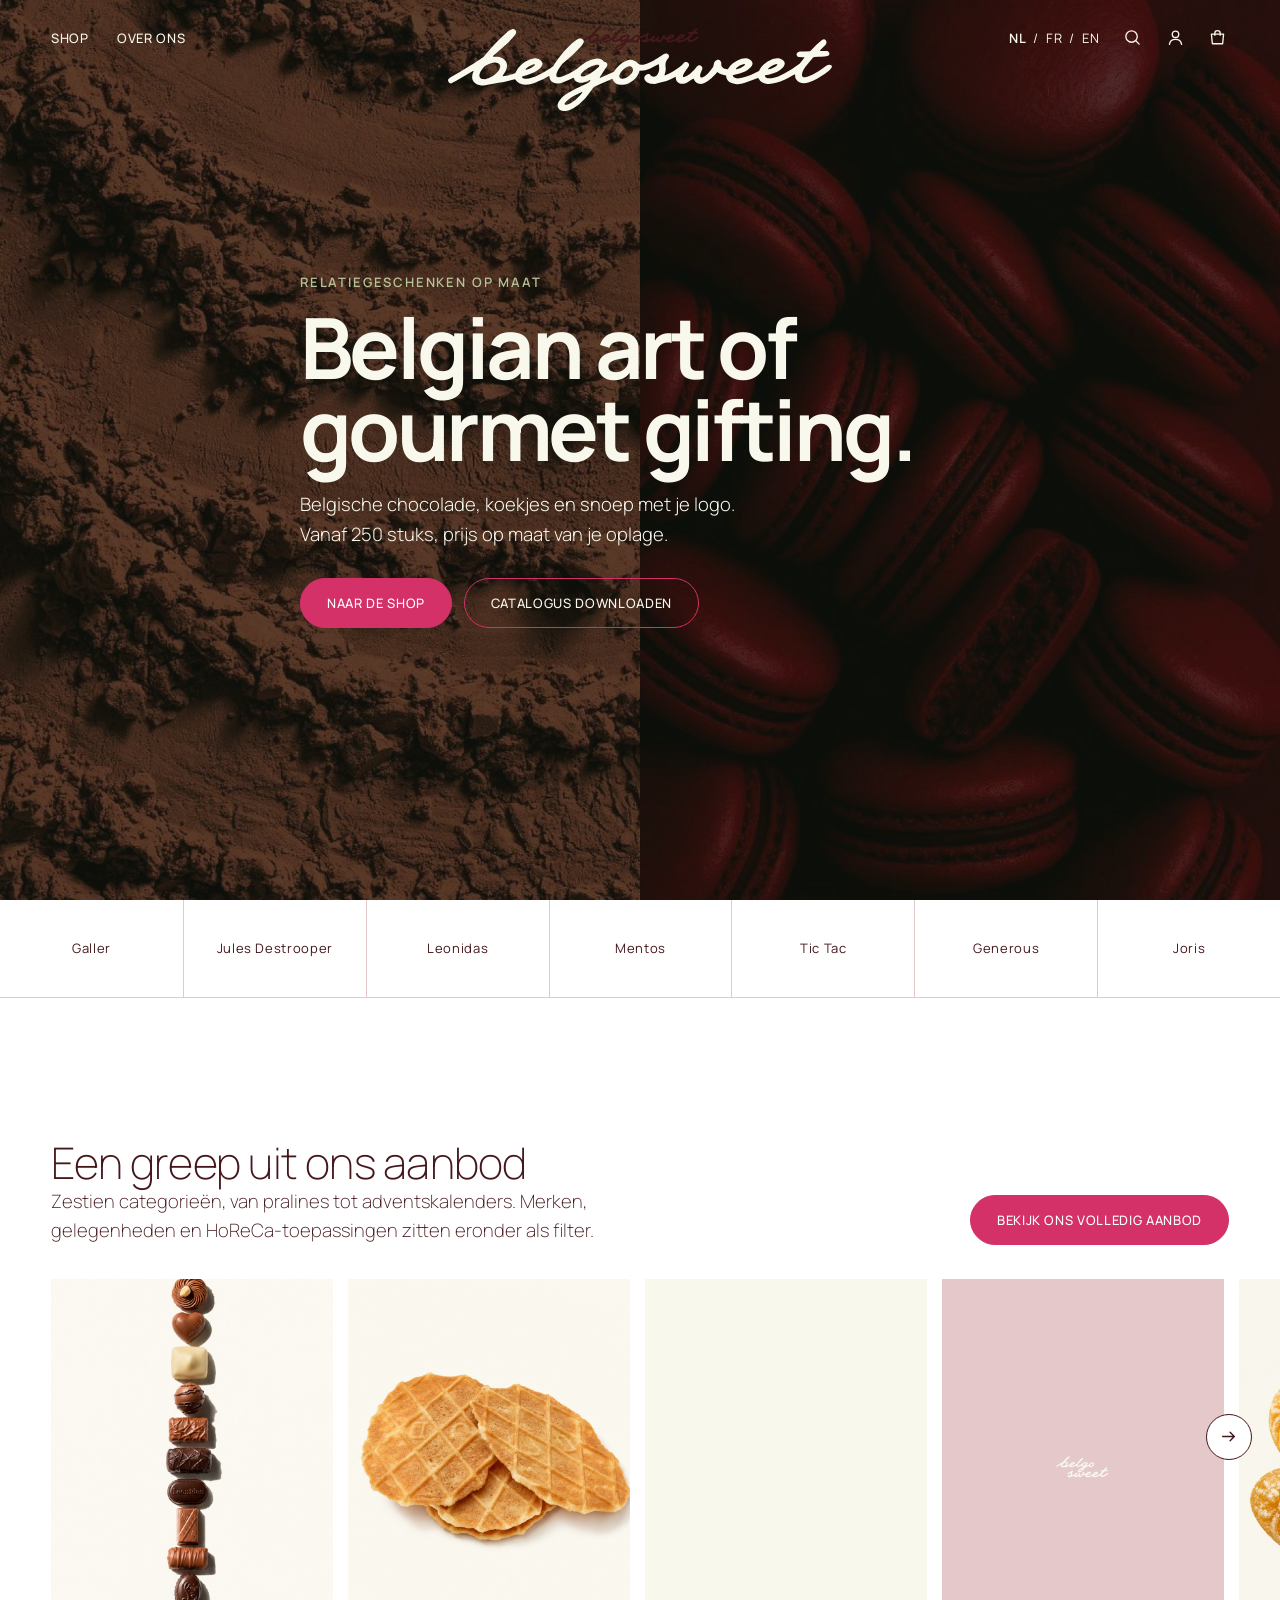
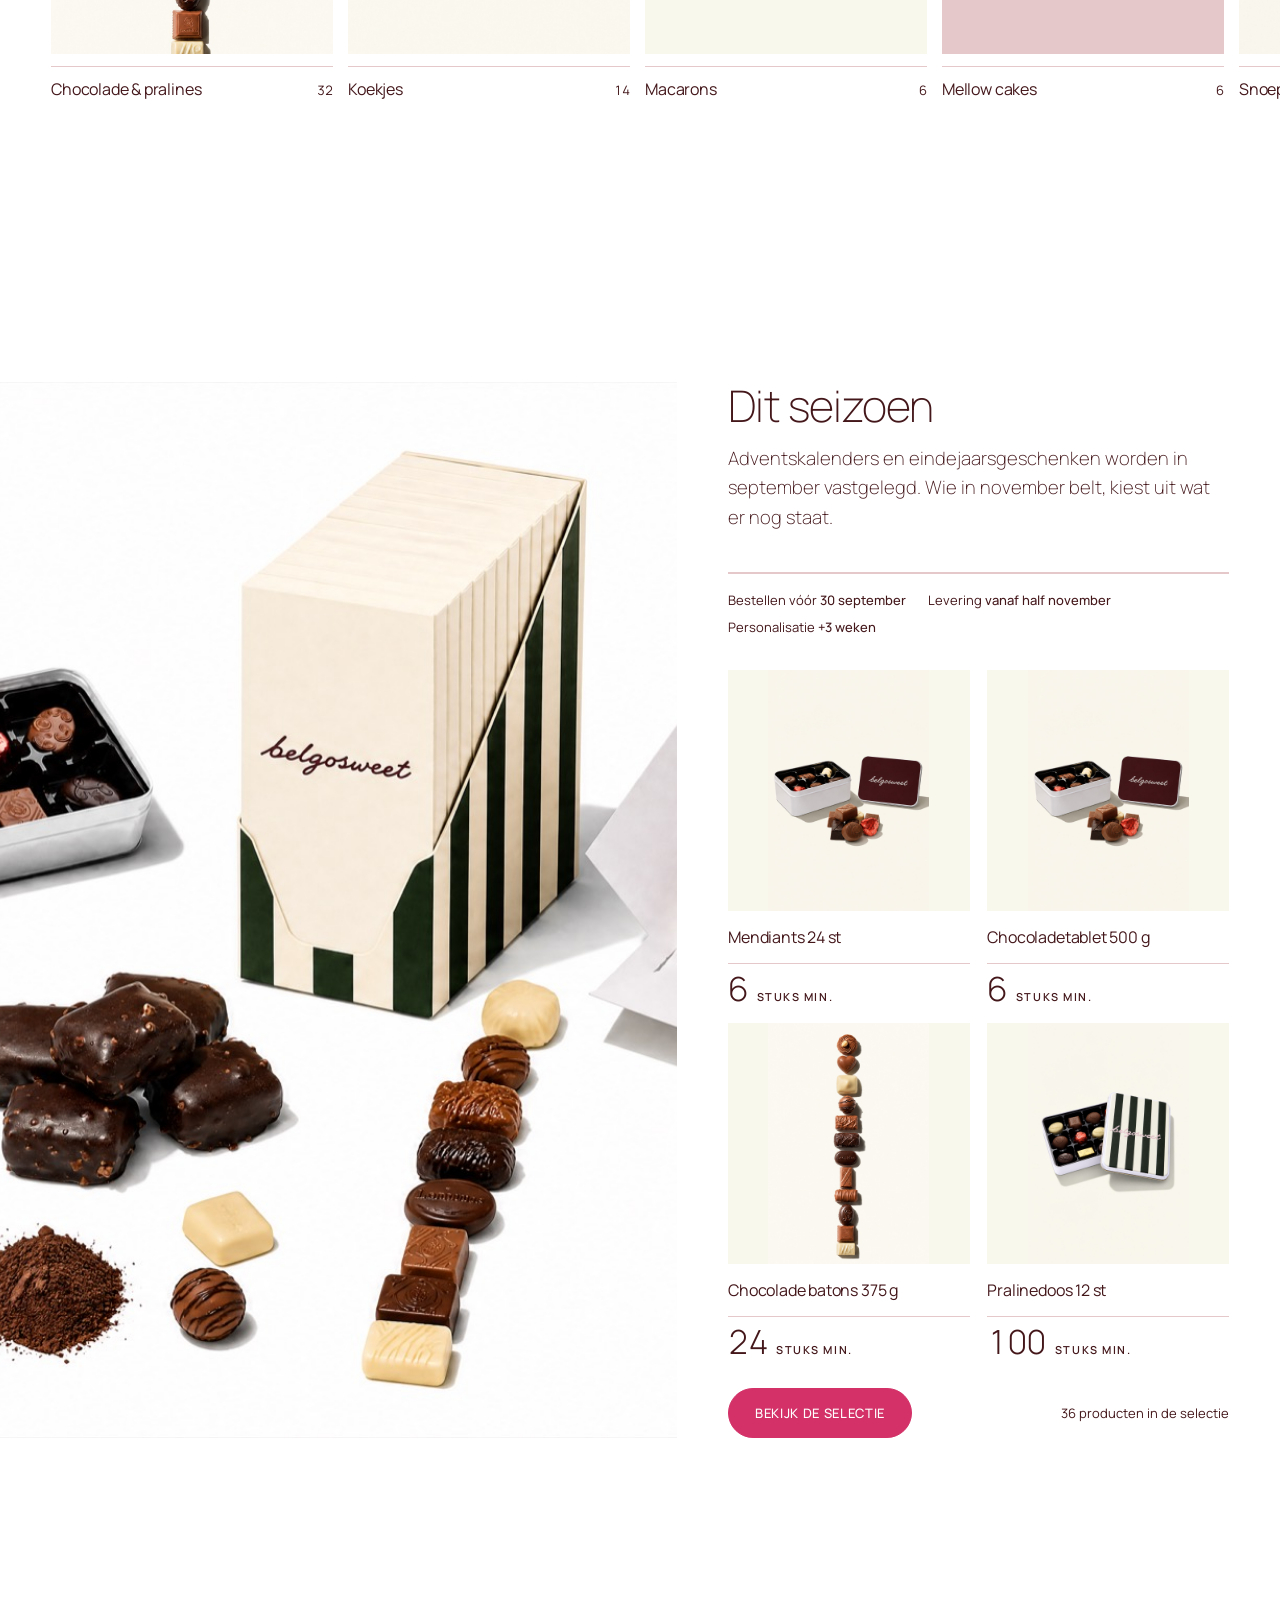
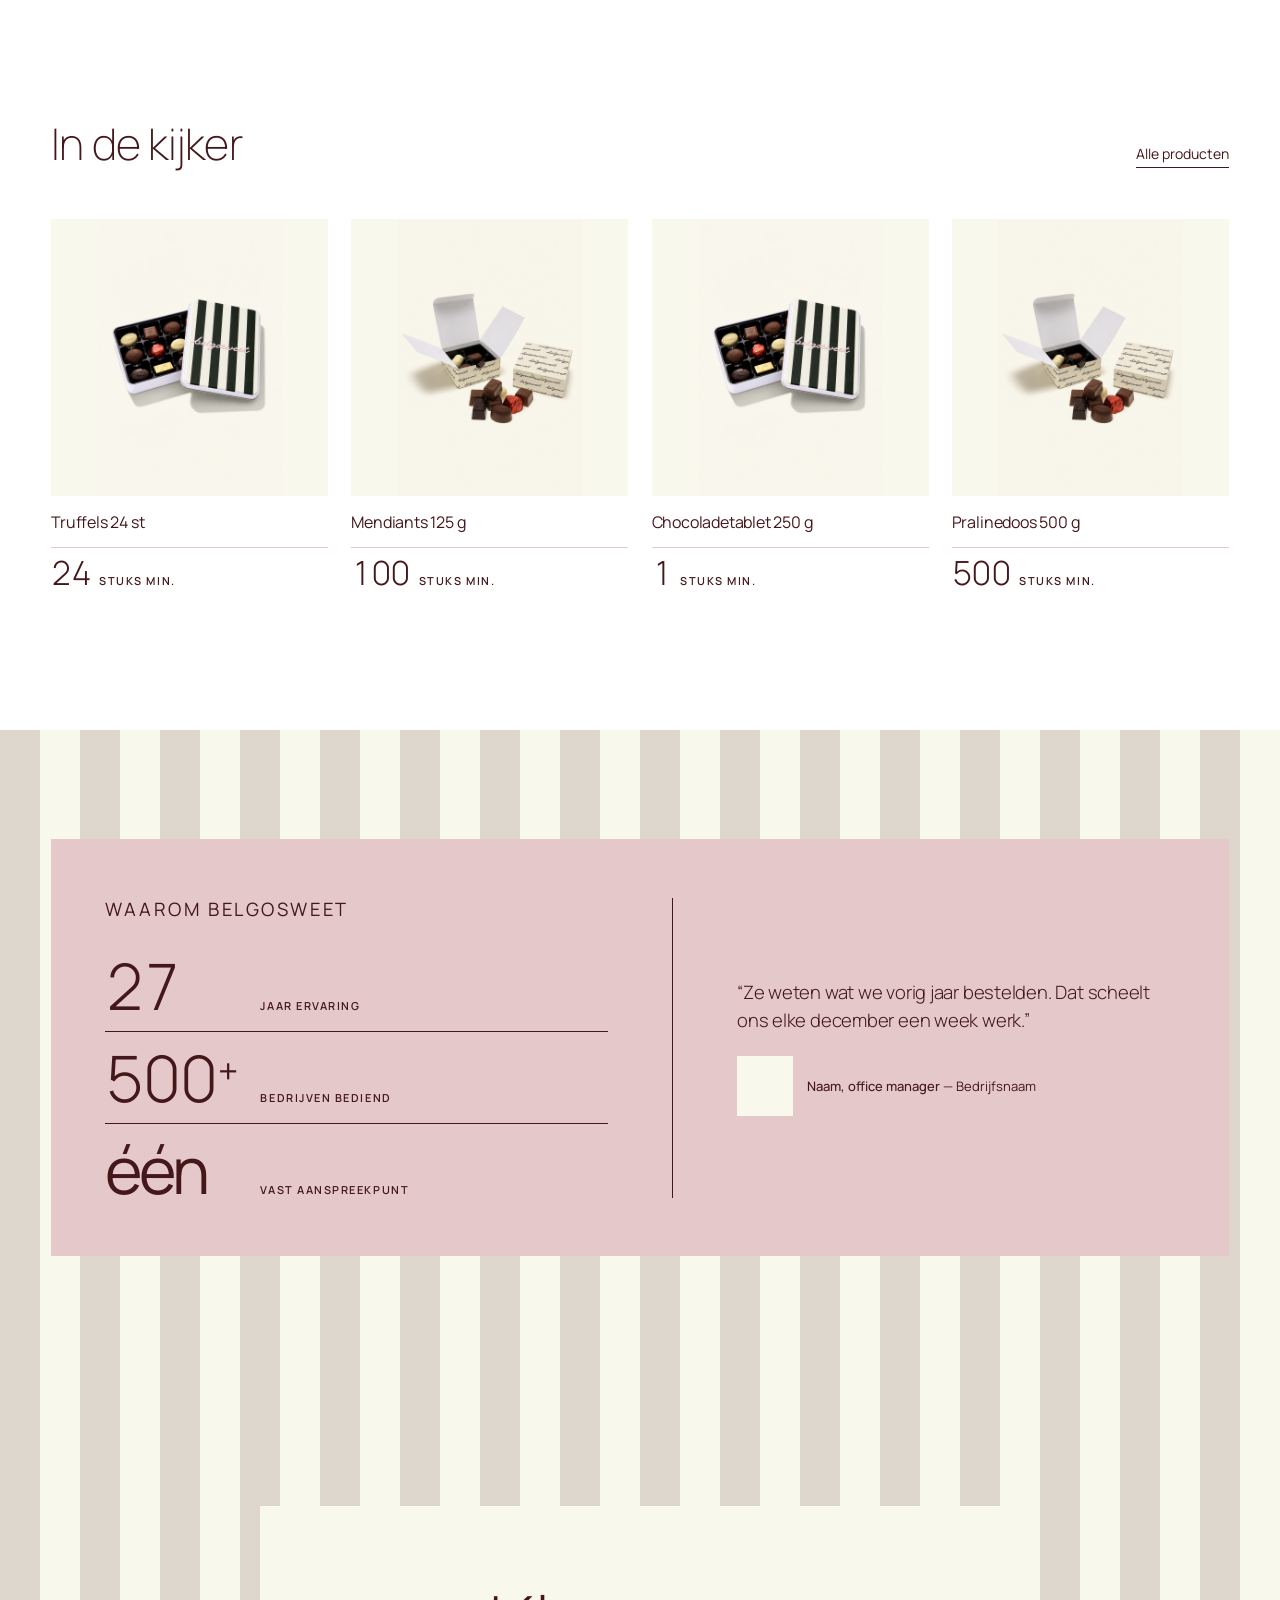
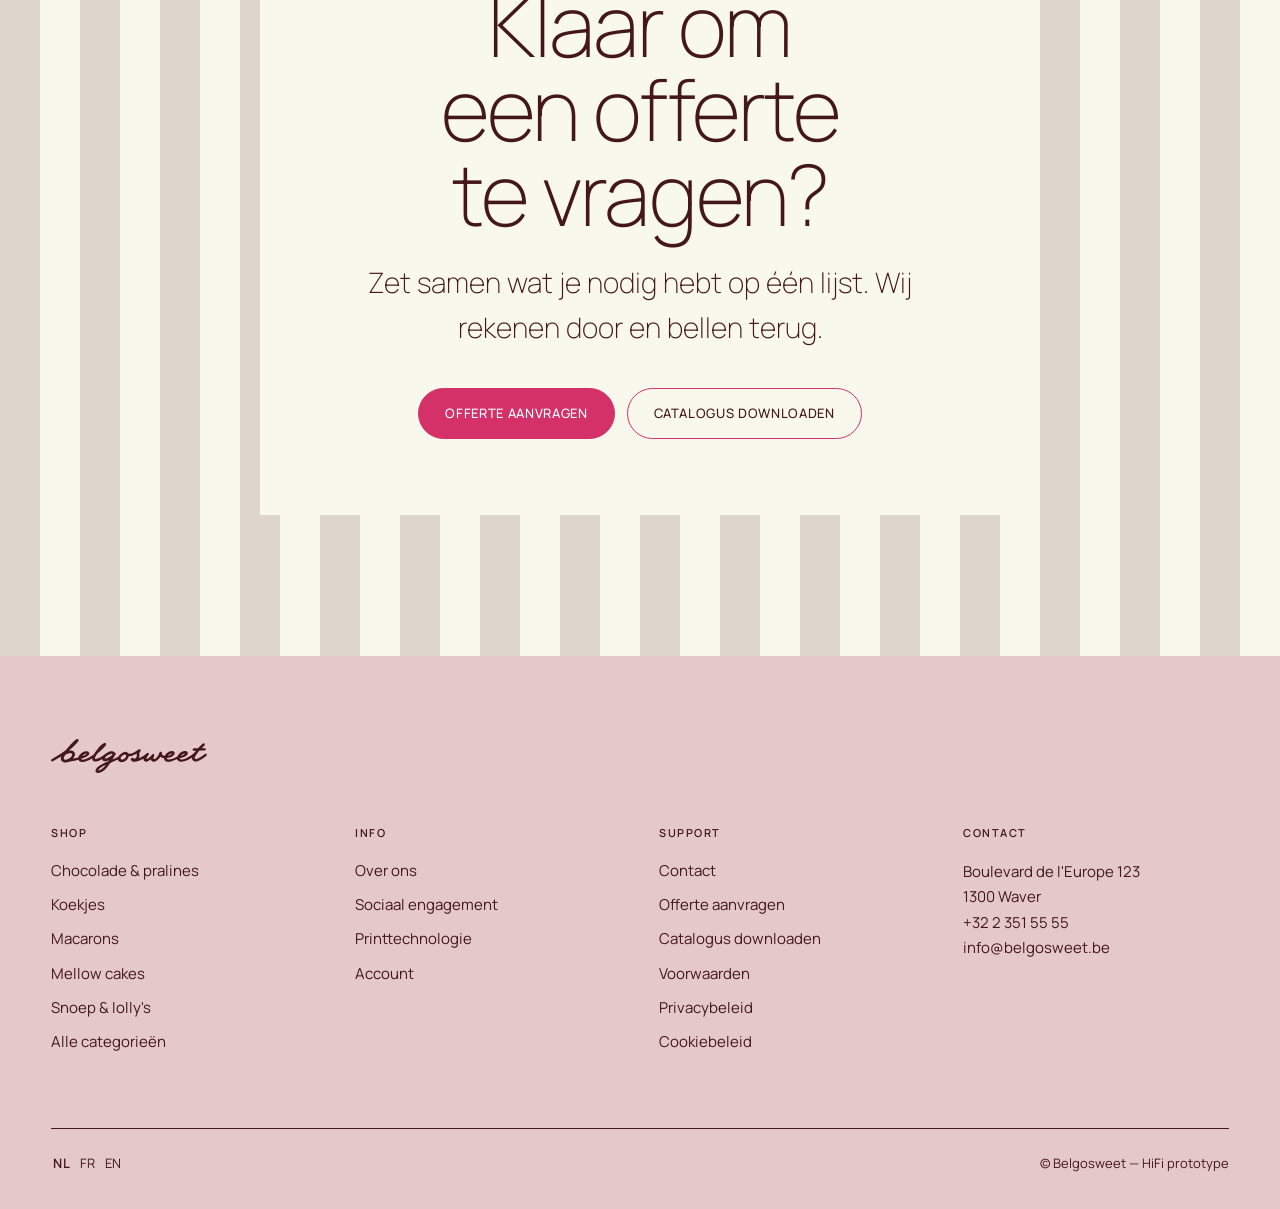
==== commit 2259cf74: "Home: CTA's in de hero, twee koppen herzien, portret bij het citaat Hero — twee CTA's waar er geen s" ====
--- a/index.html
+++ b/index.html
@@ -44,6 +44,26 @@
           Belgische chocolade, koekjes en snoep met je logo. Vanaf 250 stuks,
           prijs op maat van je oplage.
         </p>
+
+        <!-- Twee CTA's. De hero had er geen: de gedachte was dat het beeld en
+             de belofte genoeg waren en dat de eerste actie verderop mocht
+             komen. Dat klopt niet voor dit publiek — een aankoper die met een
+             deadline binnenkomt wil meteen een weg, niet eerst een sfeerbeeld.
+
+             Bewust niet "Offerte aanvragen" als primaire: dat is de laatste
+             stap en die staat in de afsluiter. Wie hier binnenkomt wil eerst
+             zien wat er is.
+
+             Magenta mag hier: de knopvorm haalt op donkergroen 3,32:1 en dat
+             is boven de 3:1 die voor de rand van een bedienbaar element geldt
+             (BRANDING.md §2.3). Het label op het volle vlak is wit — 4,76:1,
+             waar crème op 4,46:1 blijft steken. -->
+        <div class="hero-actions reveal" style="--d:320ms">
+          <a class="cta-btn primary" href="shop.html">Naar de shop</a>
+          <!-- Nog geen PDF aangeleverd; wijst voorlopig naar de offertepagina,
+               net als dezelfde knop in de afsluiter en de link in de footer. -->
+          <a class="cta-btn" href="offerte.html">Catalogus downloaden</a>
+        </div>
       </div>
     </div>
   </section>
@@ -58,7 +78,7 @@
     <div class="wrap-wide">
       <div class="carousel-head">
         <div>
-          <h2 class="h-lg">De catalogus</h2>
+          <h2 class="h-lg">Een greep uit ons aanbod</h2>
           <p class="lede">
             Zestien categorieën, van pralines tot adventskalenders. Merken, gelegenheden
             en HoReCa-toepassingen zitten eronder als filter.
@@ -88,7 +108,7 @@
         </div>
 
         <div class="season-text">
-          <h2 class="h-lg">Rond deze periode</h2>
+          <h2 class="h-lg">Dit seizoen</h2>
           <p class="lede">
             Adventskalenders en eindejaarsgeschenken worden in september vastgelegd.
             Wie in november belt, kiest uit wat er nog staat.
@@ -129,8 +149,12 @@
 
        Ze horen inhoudelijk bij elkaar — allebei zijn het bewijs dat je hier
        goed zit: de cijfers zeggen het zelf, de klant bevestigt het. Eén band,
-       één blok, twee kolommen met een haarlijn ertussen. De losse fotocirkel
-       is eruit: weer een vorm minder in een stuk pagina dat er te veel had. -->
+       één blok, twee kolommen met een haarlijn ertussen.
+
+       De fotocirkel die hier los naast het citaat stond is toen weggehaald —
+       weer een vorm in een stuk pagina dat er te veel had. Het portret is nu
+       terug, maar niet als losse vorm: het staat op de naamregel, ingebouwd
+       in de ondertekening. Zie de toelichting bij de figcaption. -->
   <section class="proof-band pattern-band">
     <div class="wrap-wide">
       <div class="proof-block">
@@ -153,8 +177,17 @@
         </div>
         <figure class="proof-quote">
           <blockquote>“Ze weten wat we vorig jaar bestelden. Dat scheelt ons elke december een week werk.”</blockquote>
+          <!-- Het portret stond hier eerder als losse cirkel naast het citaat en
+               is er toen uit gehaald: weer een vorm in een staart die er al te
+               veel had. Het komt terug, maar niet als los element — het staat
+               óp de naamregel, als onderdeel van de ondertekening. Zo is het
+               geen extra vorm maar de vorm die de naam al was.
+
+               Nog geen portret aangeleverd; tot dan is het een gewoon
+               beeldvlak met het merkteken, net als elders op de site. -->
           <figcaption class="ts-attr">
-            <b>Naam, office manager</b> — Bedrijfsnaam
+            <div class="ts-photo ph short" aria-hidden="true"></div>
+            <div><b>Naam, office manager</b> — Bedrijfsnaam</div>
           </figcaption>
         </figure>
       </div>
--- a/styles.css
+++ b/styles.css
@@ -394,6 +394,14 @@
 .cta-btn.small{ padding:9px 18px; font-size:var(--fs-xs); }
 .cta-btn[disabled]{ opacity:.45; pointer-events:none; }
 
+/* Twee knoppen naast elkaar — de hero en de afsluiter gebruiken dit allebei.
+   Er stond alleen `.closer .hero-actions{ justify-content:center }`, en dat
+   deed niets: zonder display:flex heeft justify-content geen betekenis. De
+   knoppen in de afsluiter stonden gecentreerd door de text-align van .closer,
+   met een spatie ertussen in plaats van een gap. Nu klopt de declaratie die
+   er al stond, en is de tussenruimte een gemeten waarde. */
+.hero-actions{ display:flex; flex-wrap:wrap; gap:12px; }
+
 .quote-count{
   display:inline-block; min-width:18px; padding:0 5px; margin-left:7px;
   border:1px solid currentColor; font-size:var(--fs-micro); line-height:15px; text-align:center;
@@ -716,6 +724,37 @@
 .hero-full .lede{
   color:var(--on-void); margin-top:clamp(18px, 2.4vh, 28px);
   font-weight:300; max-width:44ch;
+}
+
+/* --- De knoppen op donkergroen ---
+   Dit is de enige plek op de site waar de CTA op een donker vlak staat, en
+   daarmee de enige plek die een uitzondering op .cta-btn nodig heeft. Twee
+   dingen kloppen hier niet vanzelf:
+
+   Het label van de secundaire knop staat standaard op --ink. Donkerrood op
+   donkergroen is 1,04:1 — twee bijna-zwarte kleuren, dus het woord is
+   letterlijk onzichtbaar. Crème haalt er 14,83:1.
+
+   En de primaire knop gaat bij hover naar --ink. Diezelfde 1,04:1 laat de
+   knop dan in de achtergrond zakken op het moment dat hij juist moet
+   bevestigen. Crème met een donkerrood label is het spiegelbeeld daarvan:
+   14,83:1 voor het vlak tegen de band, 14,22:1 voor het woord erop. Het is
+   dezelfde omkering als overal elders — alleen het eindpunt verschilt, want
+   op donker is donkerrood geen eindpunt.
+
+   De secundaire knop heeft dat niet nodig: die loopt bij hover vol magenta
+   met wit (4,76:1), precies zoals op elke andere pagina. De regel hieronder
+   herstelt dat alleen, omdat de crème hierboven het anders zou overschrijven.
+
+   Let op de volgorde: deze vier regels staan ná .cta-btn in het bestand en
+   winnen daarmee bij gelijke specificiteit. .hero-full .cta-btn.primary:hover
+   (0,3,0) staat als laatste en wint dus van .hero-full .cta-btn:hover. */
+.hero-full .hero-actions{ margin-top:clamp(26px, 3.2vh, 40px); }
+.hero-full .cta-btn{ color:var(--on-void); }
+.hero-full .cta-btn:hover{ color:var(--on-cta); }
+.hero-full .cta-btn.primary{ color:var(--on-cta); }
+.hero-full .cta-btn.primary:hover{
+  background:var(--on-void); color:var(--ink); border-color:var(--on-void);
 }
 
 .hero-bar{
@@ -1110,8 +1149,29 @@
 }
 /* --ink-3 wijst naar donkerrood, net als --ink; op roze is er geen zachtere
    trap, dus het onderscheid tussen citaat en naamregel loopt via maat. */
-.ts-attr{ margin-top:18px; font-size:var(--fs-xs); color:var(--accent-on); }
+.ts-attr{
+  margin-top:22px; font-size:var(--fs-xs); color:var(--accent-on);
+  display:flex; align-items:center; gap:14px;
+}
 .ts-attr b{ color:var(--accent-on); font-weight:500; }
+/* Het portret hoort bij de naam, niet naast het citaat: het staat op dezelfde
+   regel en deelt er de verticale as mee, zodat het de ondertekening is en niet
+   een tweede beeldelement in het blok.
+
+   56px is klein genoeg om de naam niet te overstemmen en groot genoeg om een
+   gezicht te zijn. Vierkant en niet rond: elk beeldvlak op deze pagina is een
+   rechthoek, en één cirkel maakt daar een uitzondering van — precies de losse
+   vorm die hier eerder is weggehaald.
+
+   Crème op roze bakent het vlak af zonder dat er een rand bij hoeft. `.short`
+   haalt het merkteken weg: op 56px is dat te klein om iets voor te stellen.
+   Zodra er een portret is aangeleverd komt er een <img> in met has-img erbij,
+   net als bij elk ander beeldvlak. */
+.ts-photo{
+  flex:0 0 56px; width:56px; height:56px;
+  min-height:0; padding:0;
+  background-color:var(--surface);
+}
 
 /* ============================================================
    HOME — argumentatie + bewijs
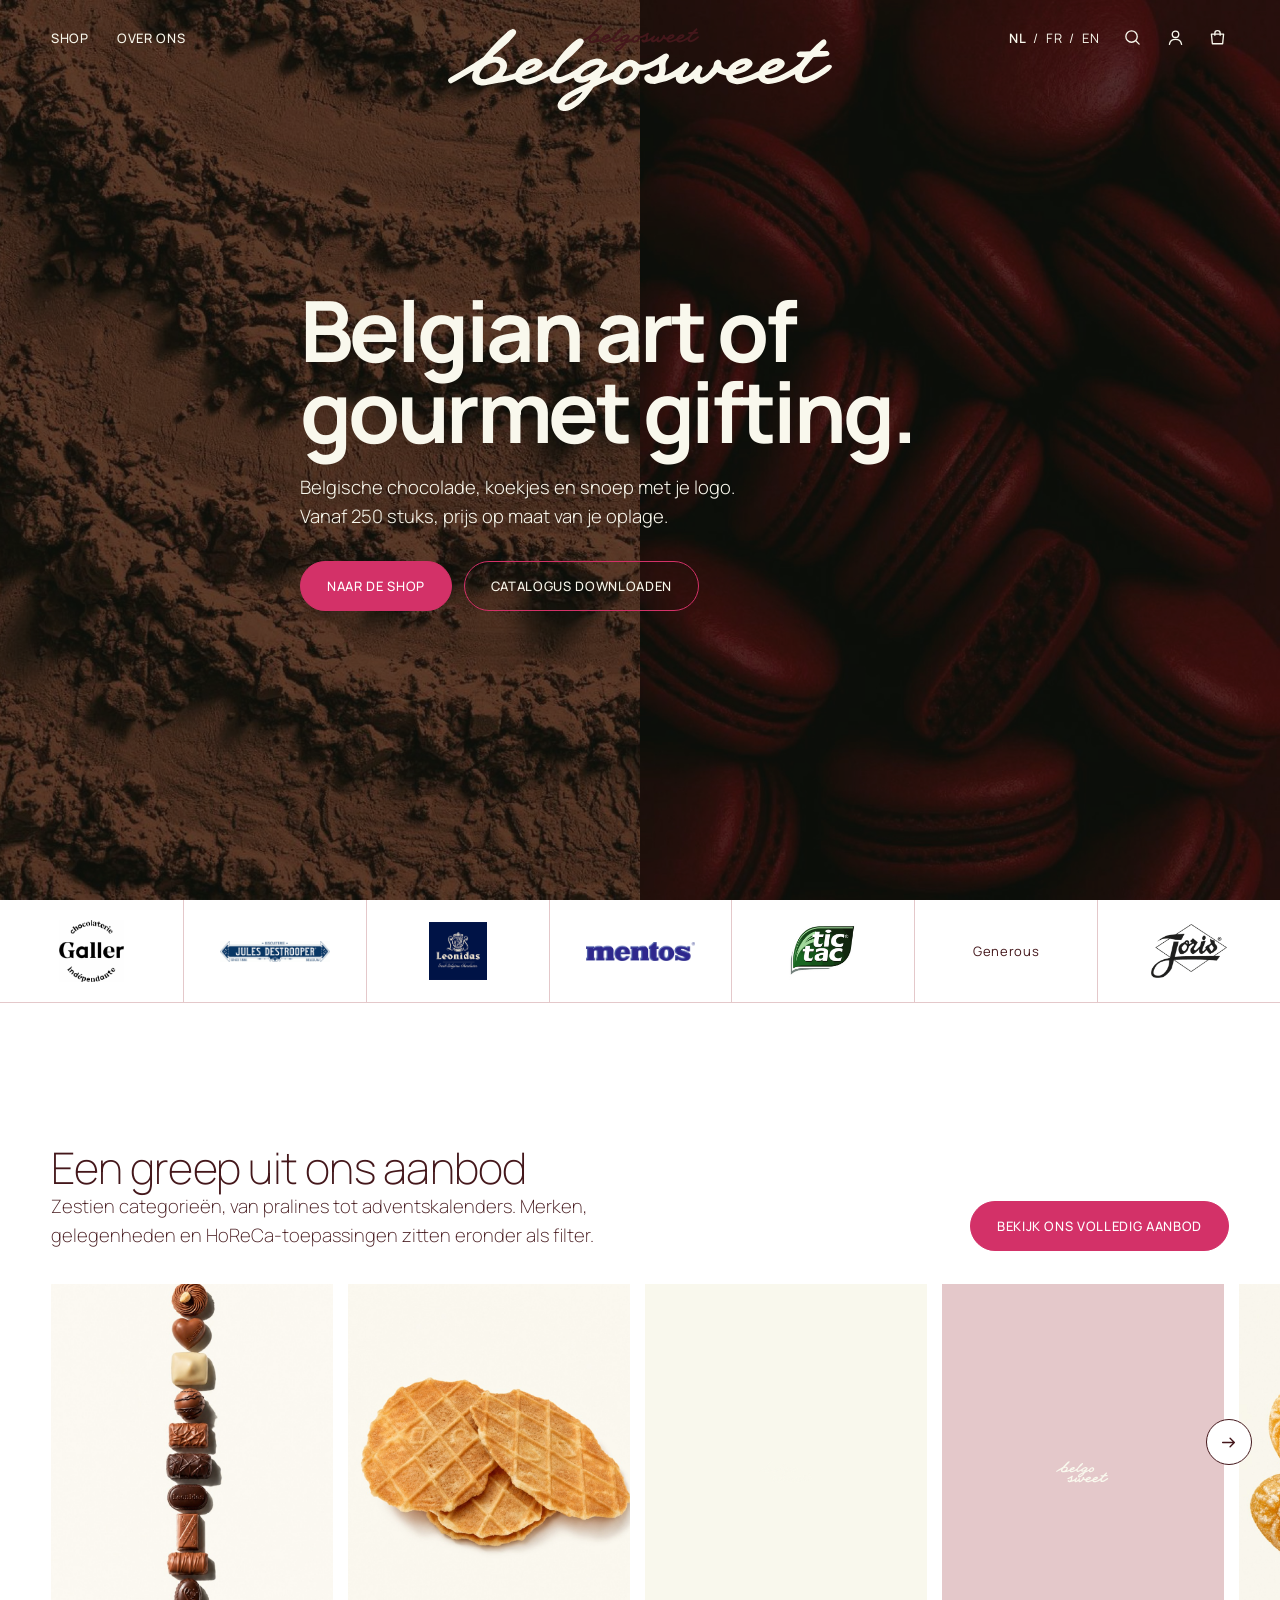
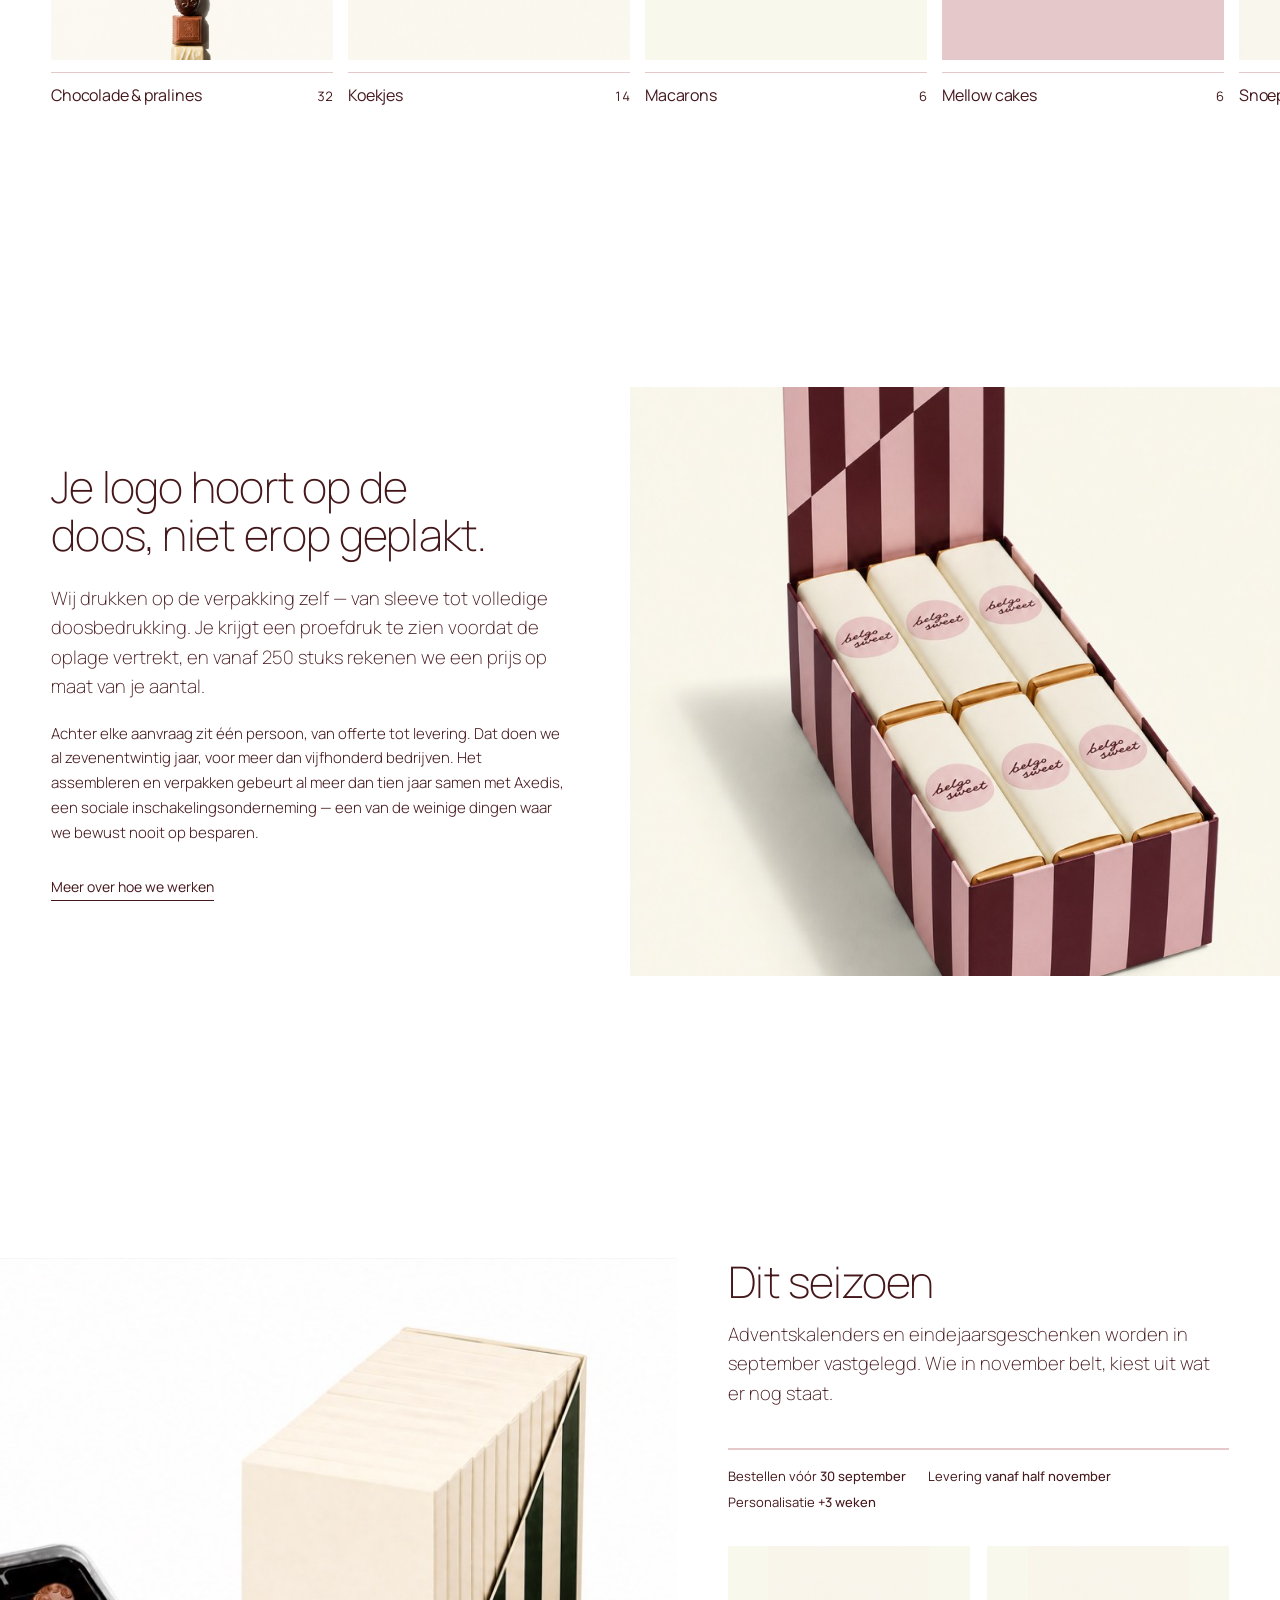
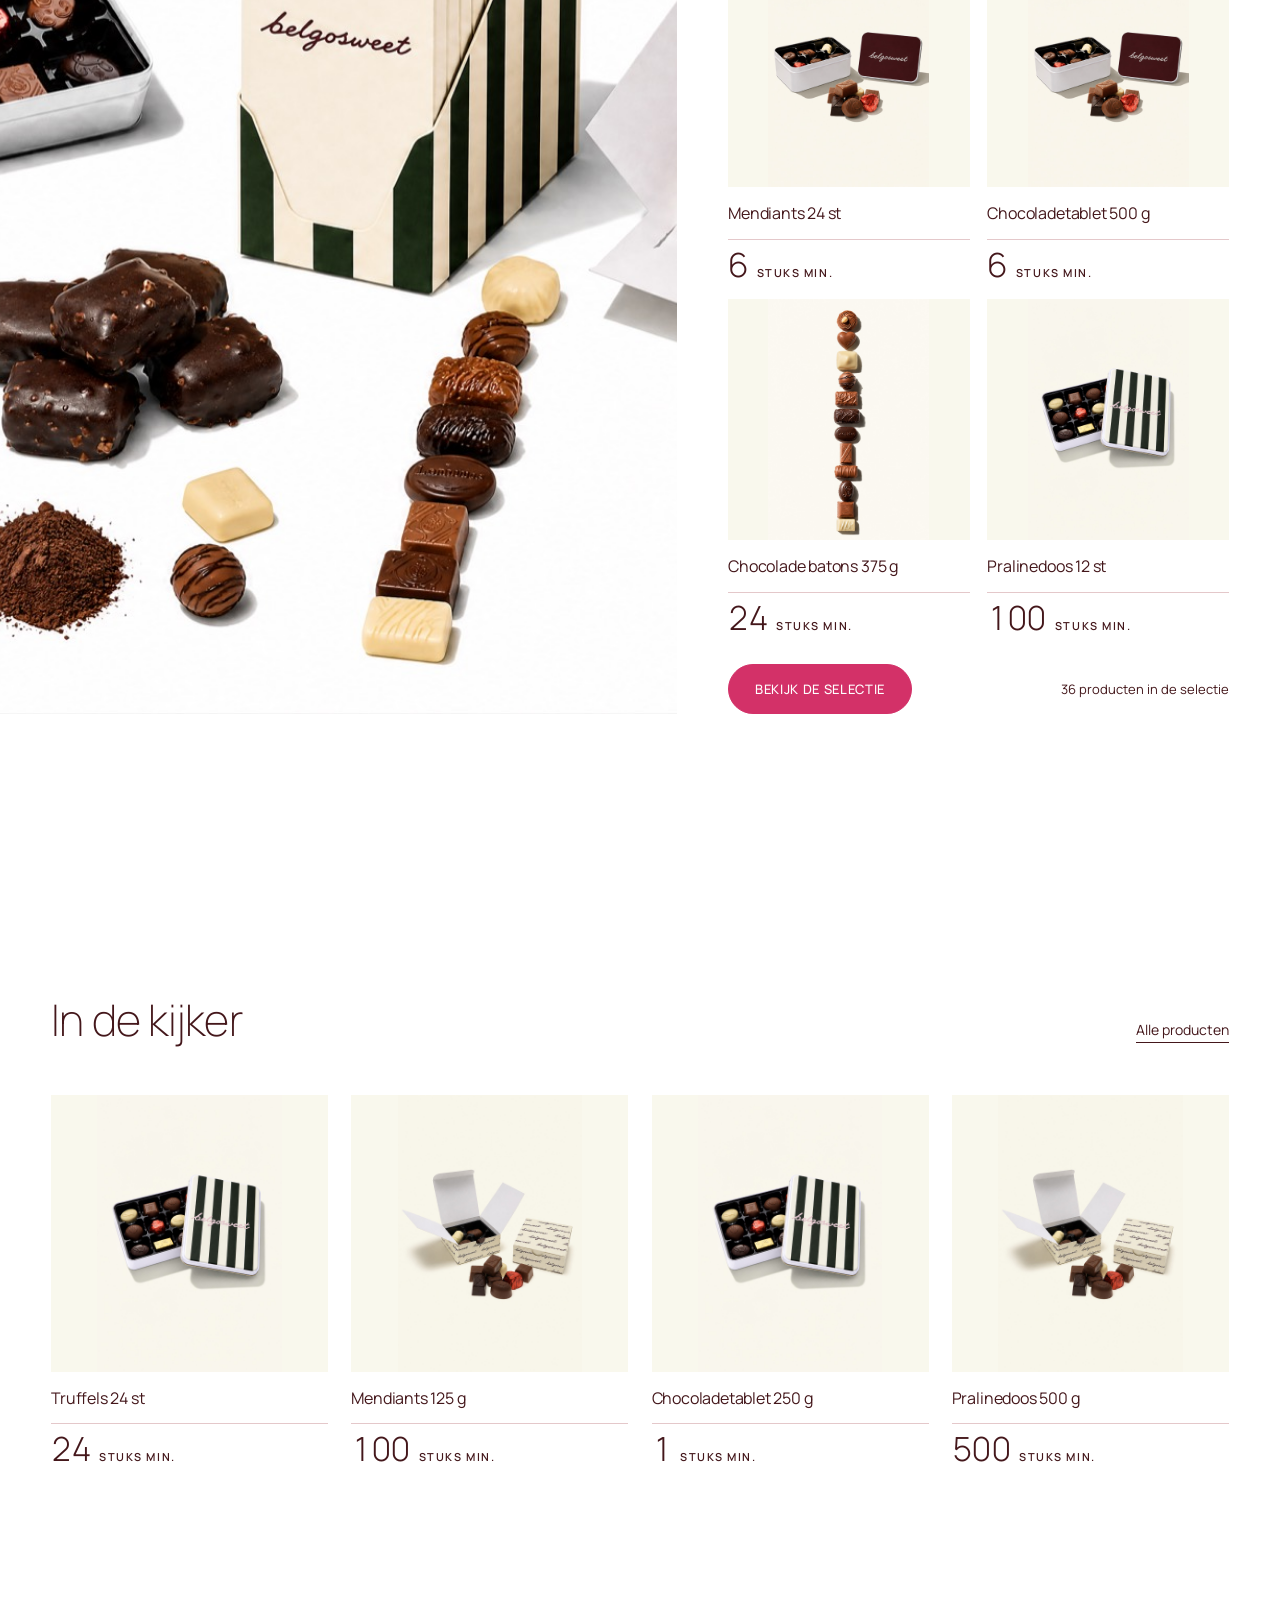
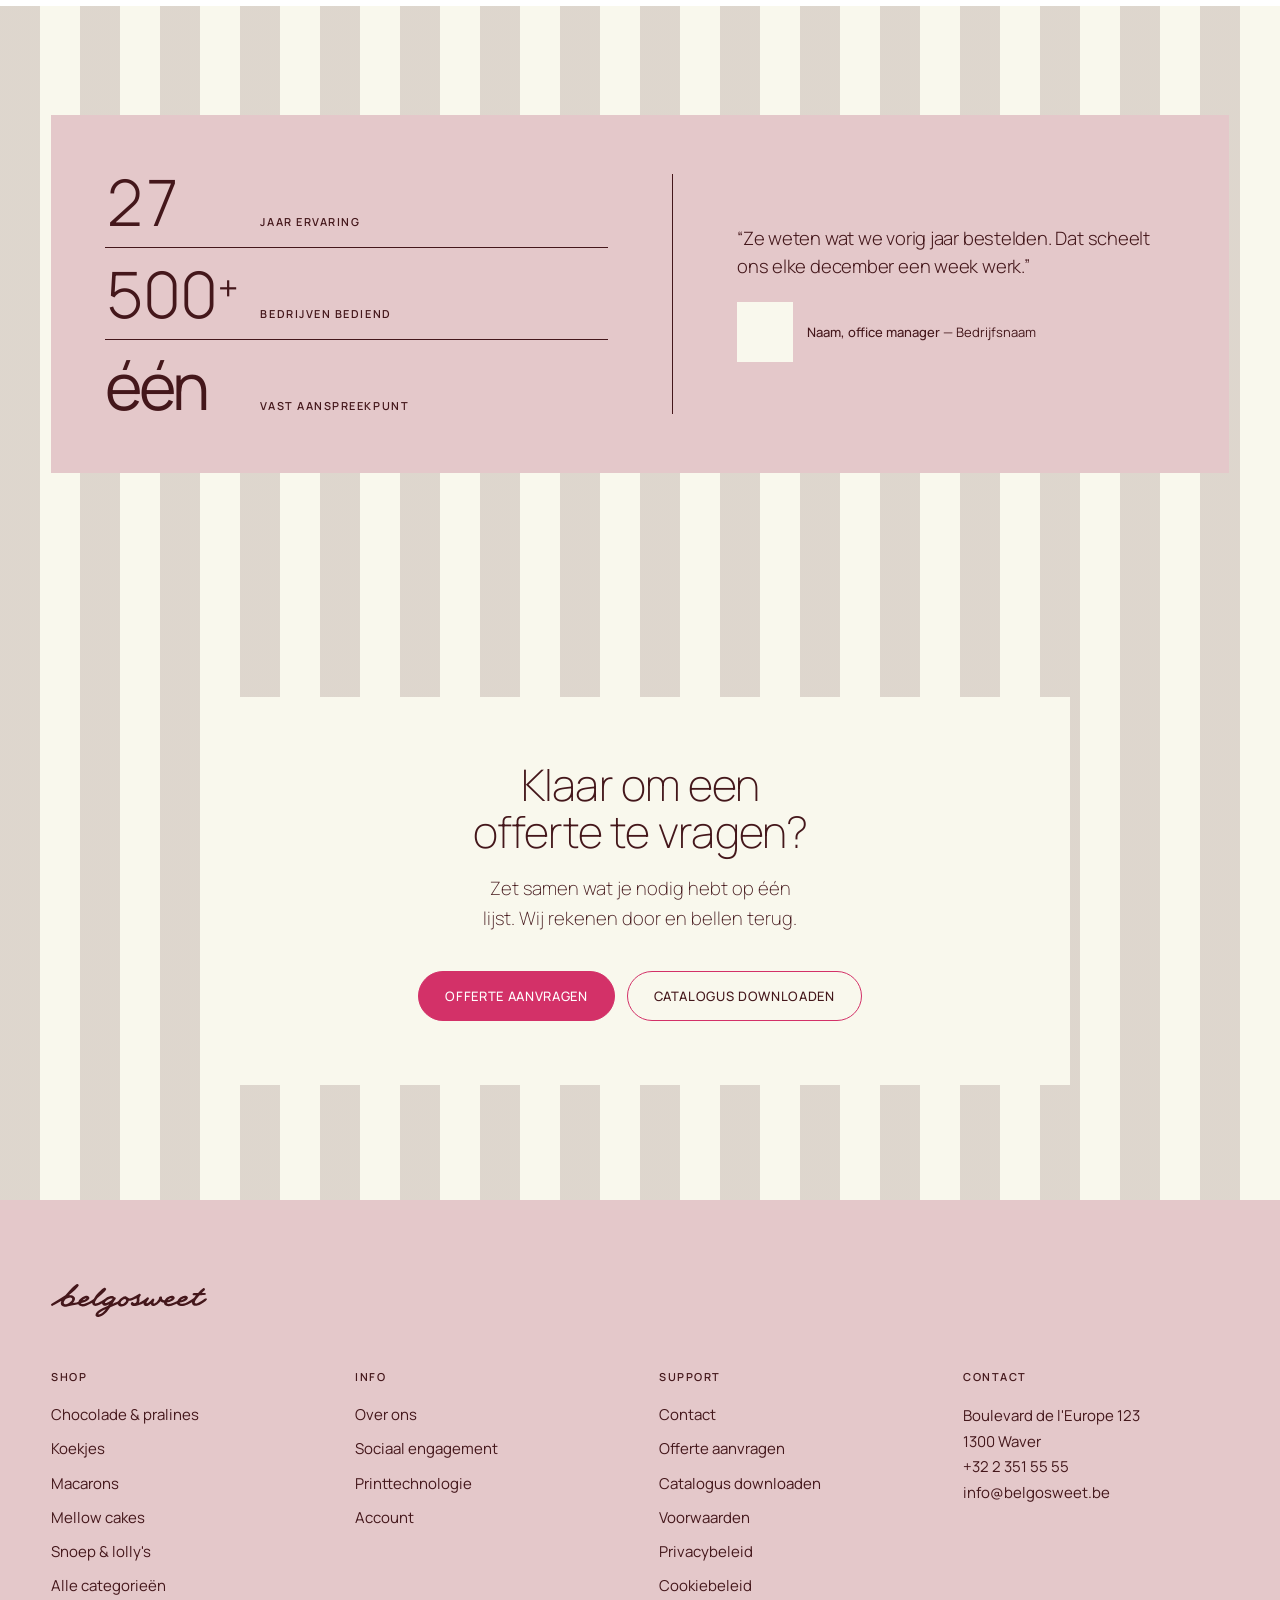
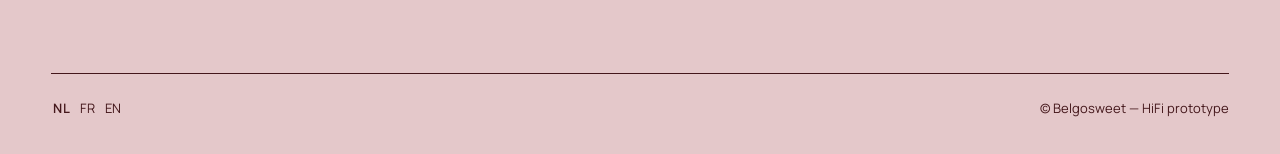
==== commit 8eb9e875: "eyebrows" ====
--- a/index.html
+++ b/index.html
@@ -38,7 +38,6 @@
 
     <div class="wrap-wide hero-inner-full">
       <div class="hero-copy">
-        <p class="hero-eyebrow reveal" style="--d:40ms">Relatiegeschenken op maat</p>
         <h1 class="display reveal" style="--d:120ms">Belgian art of gourmet gifting.</h1>
         <p class="lede reveal" style="--d:220ms">
           Belgische chocolade, koekjes en snoep met je logo. Vanaf 250 stuks,
@@ -94,6 +93,59 @@
       <button class="cc-nav cc-next" type="button" data-cc="1" aria-label="Volgende families"></button>
     </div>
 
+  </section>
+
+  <!-- ============ WAAROM BELGOSWEET ============ -->
+  <!-- De troeven stonden verspreid over de site en nergens bij elkaar:
+       "vanaf 250 stuks" in de hero, "+3 weken" in het seizoensblok,
+       "stuks min." op elke kaart, Axedis alleen op Over ons. De cijfers in
+       de bewijsband zijn iets anders — dat is bewijs dat we bestaan, geen
+       antwoord op wat een aankoper vraagt.
+
+       Geen lijst en geen raster. Een troef per regel maakt zes dingen die
+       elk om aandacht vragen; hier is het één blok dat je in één keer leest,
+       met het beeld dat het argument meteen bewijst. De troeven zitten in de
+       lopende tekst: bedrukking, proefdruk, 250 stuks, één aanspreekpunt,
+       27 jaar, 500 bedrijven, Axedis — zeven, zonder dat je ze telt.
+
+       Beeld RECHTS van de pagina af. Het seizoensblok hieronder heeft zijn
+       beeld links; twee identieke splits op rij zouden de pagina laten
+       hakkelen. Zo alterneren ze, en dat is precies het magazine-ritme dat
+       §5 van het overdrachtsdocument uit porta-nyc overneemt: volle-breedte
+       editorial blokken die om en om links en rechts uitbreken.
+
+       De foto is geen sfeerbeeld maar het bewijs zelf: het woordmerk staat
+       op elke wikkel in de doos. Dat is waar de eerste zin over gaat. -->
+  <section class="usp-split">
+    <div class="wrap-wide usp-split-inner">
+
+      <div class="usp-split-text">
+        <h2 class="h-lg">Je logo hoort op de doos, niet erop geplakt.</h2>
+        <p class="lede">
+          Wij drukken op de verpakking zelf — van sleeve tot volledige
+          doosbedrukking. Je krijgt een proefdruk te zien voordat de oplage
+          vertrekt, en vanaf 250 stuks rekenen we een prijs op maat van je
+          aantal.
+        </p>
+        <p class="usp-split-body">
+          Achter elke aanvraag zit één persoon, van offerte tot levering. Dat
+          doen we al zevenentwintig jaar, voor meer dan vijfhonderd bedrijven.
+          Het assembleren en verpakken gebeurt al meer dan tien jaar samen met
+          Axedis, een sociale inschakelingsonderneming — een van de weinige
+          dingen waar we bewust nooit op besparen.
+        </p>
+        <a class="ulink" href="over-ons.html">Meer over hoe we werken</a>
+      </div>
+
+      <div class="usp-split-media">
+        <div class="ph has-img">
+          <img src="assets/img/verpakking-display.jpg"
+               alt="Display met chocoladerepen, elke wikkel bedrukt met het Belgosweet-woordmerk"
+               loading="lazy" decoding="async">
+        </div>
+      </div>
+
+    </div>
   </section>
 
   <!-- ============ SEIZOEN ============ -->
@@ -159,7 +211,6 @@
     <div class="wrap-wide">
       <div class="proof-block">
         <div class="proof-facts">
-          <p class="usp-eyebrow">Waarom Belgosweet</p>
           <dl class="usp-facts">
             <div class="usp-fact">
               <dt class="usp-n">27</dt>
@@ -210,7 +261,7 @@
   <section class="closer pattern-band">
     <div class="wrap-wide">
       <div class="closer-block">
-        <h2 class="display">Klaar om een offerte te vragen?</h2>
+        <h2 class="h-lg">Klaar om een offerte te vragen?</h2>
         <p class="lede">
           Zet samen wat je nodig hebt op één lijst. Wij rekenen door en bellen terug.
         </p>
--- a/styles.css
+++ b/styles.css
@@ -701,12 +701,6 @@
 }
 .hero-copy{ max-width:min(680px, 100%); margin-inline:auto; text-align:left; }
 
-.hero-eyebrow{
-  margin:0 0 clamp(14px, 1.6vh, 22px);
-  font-size:var(--fs-xs); font-weight:600;
-  text-transform:uppercase; letter-spacing:var(--tr-label);
-  color:var(--on-void-2);
-}
 /* Alleen kleur en regellengte. Grootte komt uit --fs-display en
    regelafstand uit h1.display (0.96) — die stonden hier eerder
    allebei overschreven. De font-size hield de hero op 4.6rem
@@ -1037,6 +1031,61 @@
    gepositioneerd zonder z-index, dus de DOM-volgorde beslist en de inhoud
    staat na ::before. Geen z-index nodig. */
 .pattern-band > *{ position:relative; }
+
+/* --- Waarom Belgosweet: editorial split met uitbrekend beeld -----------
+   Eén blok, geen lijst. Zes troeven onder elkaar met een lijn ertussen
+   maken zes dingen die elk om aandacht vragen; hier staat het argument in
+   lopende tekst en bewijst het beeld het meteen.
+
+   Beeld rechts, tekst links — gespiegeld aan het seizoensblok eronder, dat
+   zijn beeld links heeft. Twee identieke splits op rij laten de pagina
+   hakkelen; om en om is het ritme dat §5 van het overdrachtsdocument uit
+   porta-nyc overneemt.
+
+   Verhouding 1 : 1.15 in het voordeel van het beeld. Gelijke helften laten
+   een split altijd besluiteloos ogen, en de tekst hier is kort genoeg om
+   met de smalste kolom toe te kunnen. */
+.usp-split{ padding:var(--section-y) 0; }
+.usp-split-inner{
+  display:grid;
+  grid-template-columns:minmax(0, 1fr) minmax(0, 1.15fr);
+  gap:clamp(30px, 4.5vw, 84px);
+  align-items:center;
+}
+
+/* Rechterrand van de pagina af, precies zoals .season-media dat links doet.
+   Het is dezelfde ingreep en dus dezelfde maat: één gutter negatief. Tot
+   1600px raakt het beeld daarmee de vensterrand; daarboven stopt het op de
+   rand van de bladspiegel, wat klopt — breder dan de bladspiegel bestaat er
+   op deze site niets. */
+.usp-split-media{ margin-right:calc(-1 * var(--gutter)); }
+.usp-split-media .ph{
+  height:100%; min-height:clamp(420px, 46vw, 660px);
+  border:none; background-color:var(--band-pink);
+}
+
+/* align-items:center op het raster, niet stretch: de tekstkolom is korter
+   dan het beeld en zou anders bovenaan blijven plakken met een gat eronder.
+   Gecentreerd hangt hij in het midden van het beeld, en dat is de rust die
+   een editorial blok van een productsectie onderscheidt. */
+.usp-split-text{ max-width:56ch; }
+
+.usp-split-text .h-lg{ margin:0; text-wrap:balance; }
+.usp-split-text .lede{ margin:clamp(18px, 2vw, 26px) 0 0; text-wrap:pretty; }
+
+/* De tweede alinea zakt een trap in maat: de eerste draagt de belofte, deze
+   onderbouwt hem. Het onderscheid loopt via maat, niet via kleur — beide
+   staan gewoon in donkerrood. */
+.usp-split-body{
+  margin:clamp(14px, 1.6vw, 20px) 0 0;
+  font-size:var(--fs-body-2);
+  font-weight:300;
+  line-height:1.65;
+  letter-spacing:var(--tr-flat);
+  color:var(--ink);
+  text-wrap:pretty;
+}
+.usp-split-text .ulink{ margin-top:clamp(22px, 2.4vw, 32px); display:inline-block; }
 
 /* --- Bewijsband: cijfers + klant --------------------------------------
    Was twee secties (een USP-band en een losse roze testimonial). Achter
@@ -1080,16 +1129,6 @@
   border-left:1px solid var(--ink);
   display:flex; flex-direction:column; justify-content:center;
 }
-/* "Waarom Belgosweet" was 11px en verdween daarmee naast getallen van 60px.
-   Op 15-20px met ruime spatiëring is het een ondertitel in plaats van een
-   voetnoot. Gewicht 400 en niet 600: op deze maat heeft kapitaal geen extra
-   gewicht meer nodig, en licht past bij de rest van de schaal. */
-.usp-eyebrow{
-  margin:0 0 clamp(24px, 2.8vw, 38px);
-  font-size:var(--fs-lede);
-  text-transform:uppercase; letter-spacing:var(--tr-label);
-  font-weight:400; color:var(--accent-on); line-height:1.3;
-}
 /* Twee kolommen die over alle drie de rijen gelijk lopen, zodat de
    bijschriften op één lijn beginnen. max-content meet de BREEDSTE van de
    drie getallen en geeft die maat aan elke rij — met een vaste ch-breedte
@@ -1188,7 +1227,10 @@
 }
 .brand-band-inner a{
   display:flex; align-items:center; justify-content:center;
-  padding:clamp(24px, 3vw, 40px) 10px;
+  /* Vaste celhoogte, zodat de rij niet golft naar het hoogste logo toe.
+     Ademt mee met de breedte, zoals de padding daarvoor deed. */
+  min-height:clamp(84px, 8vw, 116px);
+  padding:14px clamp(12px, 1.6vw, 22px);
   border-left:1px solid var(--accent);
   font-size:var(--fs-xs); letter-spacing:var(--tr-ui); color:var(--ink);
   text-align:center;
@@ -1198,6 +1240,40 @@
 .brand-band-inner a:hover{
   background:var(--pink); color:var(--ink);
   box-shadow:inset 0 -3px 0 var(--ink);
+}
+
+/* --- Merklogo's ---
+   Aangeleverde logo's komen in alle vormen: brede woordmerken, vierkante
+   merktekens, een enkel vol vlak. Ze krijgen daarom niet één maat maar één
+   *optische* maat: dezelfde basishoogte, per logo bijgeregeld met
+   --logo-scale uit data.js. Breed loopt vanzelf tegen de celbreedte aan,
+   vierkant mag hoger worden om even zwaar te wegen.
+
+   mix-blend-mode:multiply veegt het witte kader weg dat in een paar
+   aangeleverde bestanden zit (Galler, Jules Destrooper hebben geen
+   transparantie). Wit vermenigvuldigd met de ondergrond ís de ondergrond,
+   dus het logo staat op wit én op het roze hovervlak zonder wit blokje
+   eromheen. Donkere merkkleuren blijven ongemoeid.
+
+   Merklogo's vallen buiten de contrastregels van BRANDING.md §2: het zijn
+   andermans merktekens, geen tekst van ons. De naam staat als alt-tekst in
+   de link, dus de betekenis hangt niet aan de kleur. */
+.brand-logo{
+  --logo-h:clamp(26px, 2.4vw, 34px);
+  /* max-width houdt de brede woordmerken van de scheidingslijn af; zonder
+     die rem lopen Mentos en Jules Destrooper tot tegen de rand van hun cel. */
+  width:auto; max-width:78%;
+  height:calc(var(--logo-h) * var(--logo-scale, 1));
+  object-fit:contain; object-position:center;
+  mix-blend-mode:multiply;
+}
+/* Op een gekleurde hover blijft multiply kloppen, maar Safari valt terug op
+   normal zodra het element zelf een blendcontext krijgt; expliciet herhalen
+   houdt het gedrag gelijk. */
+.brand-band-inner a:hover .brand-logo{ mix-blend-mode:multiply; }
+
+@media (prefers-reduced-transparency: reduce){
+  .brand-logo{ mix-blend-mode:normal; }
 }
 
 /* --- De afsluiter is een roze sectie ---
@@ -1237,18 +1313,32 @@
    stoppen gewoon waar het blok begint. Tegen donkerrood op volle sterkte is
    dat een scherpe snede — het etiket-op-inpakpapier leest hier sterker dan
    in welke zachte variant ook. */
-.closer{ padding:clamp(80px, 11vw, 168px) 0; text-align:center; }
+/* De kop stond op .display — dezelfde maat als de H1 van de hero, tot
+   5.6rem. In een blok van 760px met max-width:14ch kon die zin niet anders
+   dan over DRIE regels breken, en drie regels van 90px onderaan een pagina
+   nemen de rol over van de hero in plaats van hem af te sluiten. De rangorde
+   loopt nu zoals overal: hero op .display, elke sectiekop op .h-lg, en de
+   afsluiter is een sectie. Zie de h2 in index.html.
+
+   Het blok is meegegroeid naar 860px. Bij een kleinere kop en dezelfde
+   760px zou de zin wéér krap staan; nu valt hij op twee regels en houdt het
+   crème vlak ruimte over aan weerszijden in plaats van eromheen te knellen. */
+.closer{ padding:clamp(72px, 9vw, 132px) 0; text-align:center; }
 .closer-block{
   background:var(--cream);
-  padding:clamp(52px, 6vw, 92px) clamp(32px, 5vw, 80px);
-  max-width:min(760px, 100%); margin:0 auto;
-}
-.closer .display{ color:var(--ink); margin:0 auto; max-width:14ch; }
-.closer .lede{
-  color:var(--ink); margin:24px auto 0; text-align:center;
-  font-size:var(--fs-sub); font-weight:200; max-width:40ch;
-}
-.closer .hero-actions{ justify-content:center; margin-top:38px; }
+  padding:clamp(46px, 5vw, 76px) clamp(32px, 5vw, 72px);
+  max-width:min(860px, 100%); margin:0 auto;
+}
+/* text-wrap:balance op allebei, want dit is het enige blok op de pagina dat
+   gecentreerd staat. Bij vlaggende tekst valt een korte slotregel niet op;
+   gecentreerd staat hij midden in beeld en leest de hele stapel scheef. */
+.closer .h-lg{ color:var(--ink); margin:0 auto; max-width:20ch; text-wrap:balance; }
+/* Geen eigen maat meer: de lede stond hier op --fs-sub (tot 2.1rem) en dat
+   is bijna sectiekop-formaat. Naast een kop die nu zelf kleiner is werden
+   het twee dingen van ongeveer hetzelfde gewicht boven elkaar. Gewoon de
+   .lede van de rest van de site, alleen de kleur en de breedte bijgeregeld. */
+.closer .lede{ color:var(--ink); margin:18px auto 0; max-width:50ch; text-wrap:balance; }
+.closer .hero-actions{ justify-content:center; margin-top:clamp(28px, 3vw, 38px); }
 
 /* ============================================================
    OVER ONS
@@ -2133,6 +2223,9 @@
   .brand-band-inner{ grid-template-columns:repeat(2,1fr); }
   .brand-band-inner a:nth-child(2n+1){ border-left:none; }
   .brand-band-inner a:nth-child(n+3){ border-top:1px solid var(--rule); }
+  /* Twee kolommen op telefoon: de cel is nu breed genoeg om het logo
+     wat groter te zetten dan op de krappe kolommen daarboven. */
+  .brand-logo{ --logo-h:32px; }
   .promo-strip a{ gap:12px; }
 }
 
@@ -2197,6 +2290,20 @@
 
   .grid-editorial, .grid-editorial.wide,
   .catalog-grid, .catalog-grid.wide{ grid-template-columns:repeat(2,1fr); gap:32px 20px; }
+}
+
+/* Gestapeld: beeld boven, tekst eronder. Het beeld breekt dan aan BEIDE
+   kanten uit — op een smal scherm is een half uitbrekend beeld een scheve
+   vorm, over de volle breedte is het gewoon een beeld. */
+@media (max-width: 900px){
+  .usp-split-inner{ grid-template-columns:1fr; gap:clamp(24px, 5vw, 38px); }
+  .usp-split-media{
+    order:-1;
+    margin-left:calc(-1 * var(--gutter));
+    margin-right:calc(-1 * var(--gutter));
+  }
+  .usp-split-media .ph{ min-height:0; aspect-ratio:4/3; }
+  .usp-split-text{ max-width:none; }
 }
 
 @media (max-width: 560px){
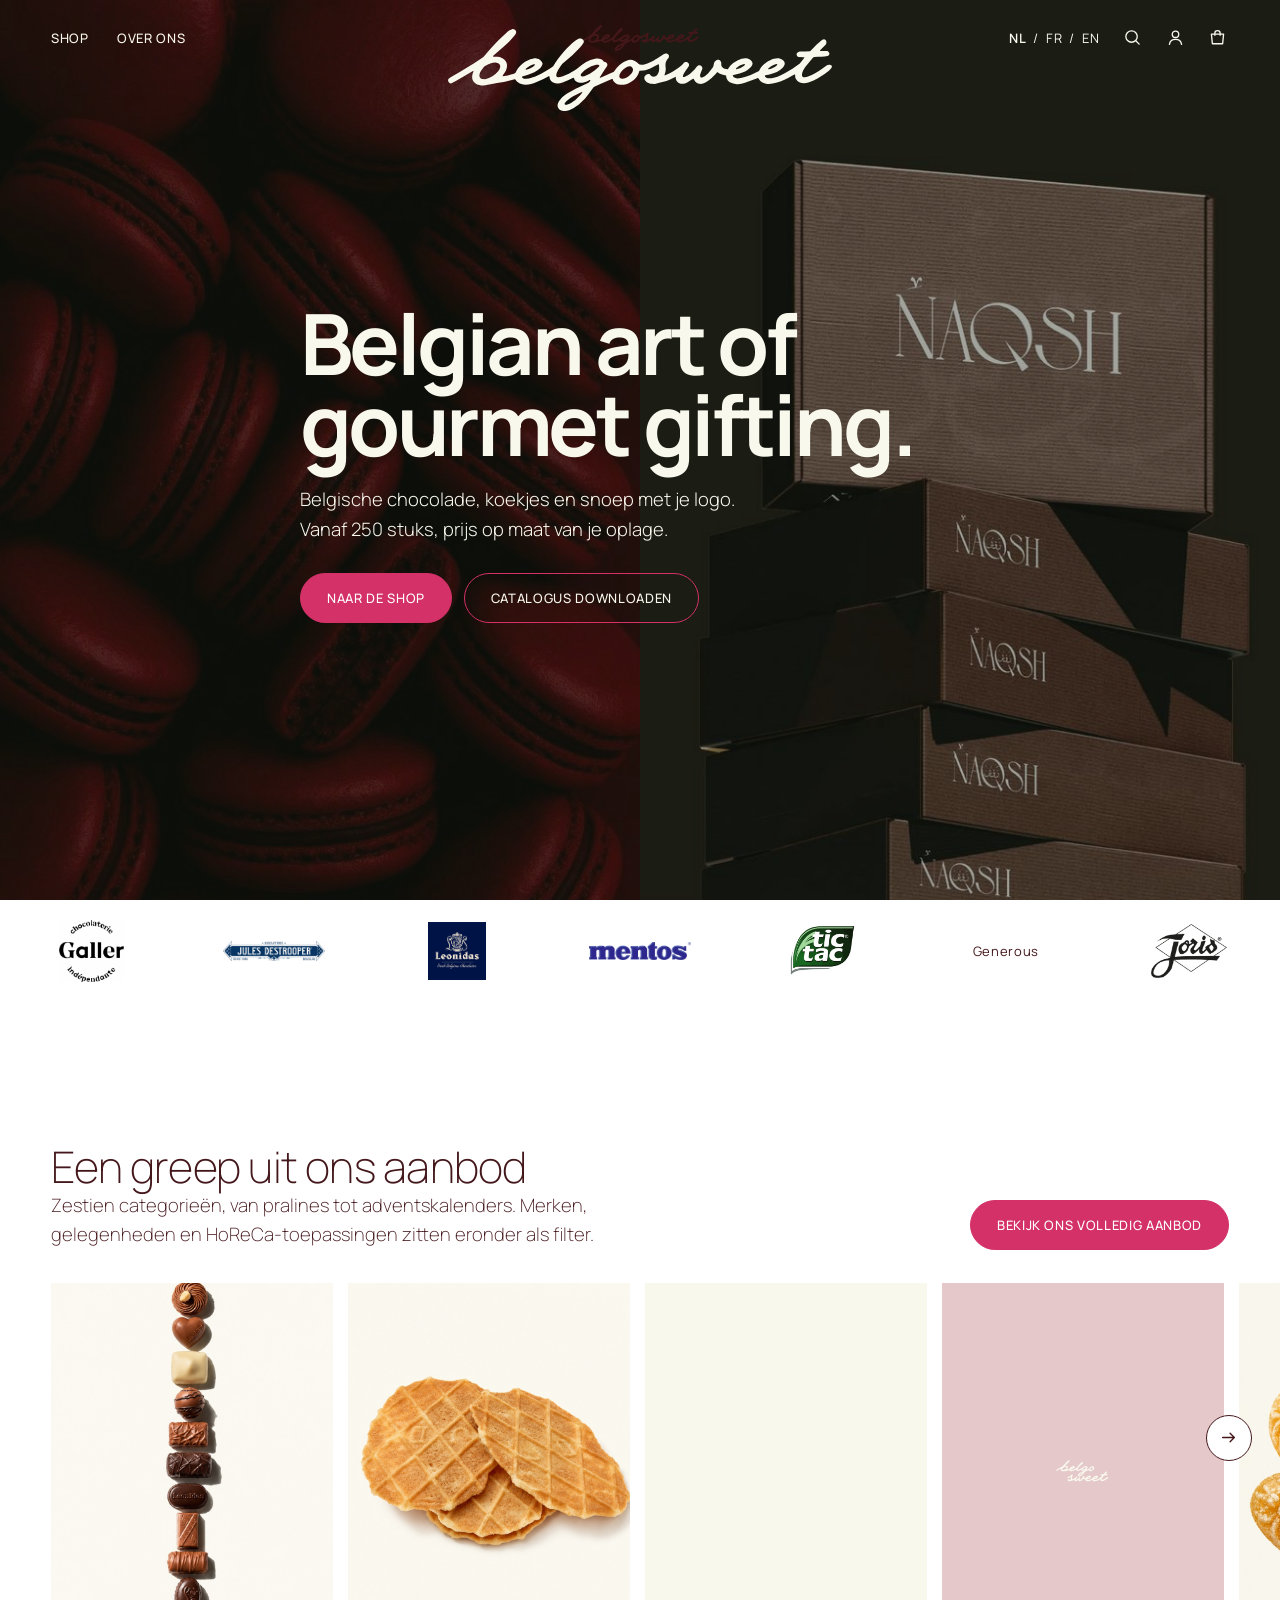
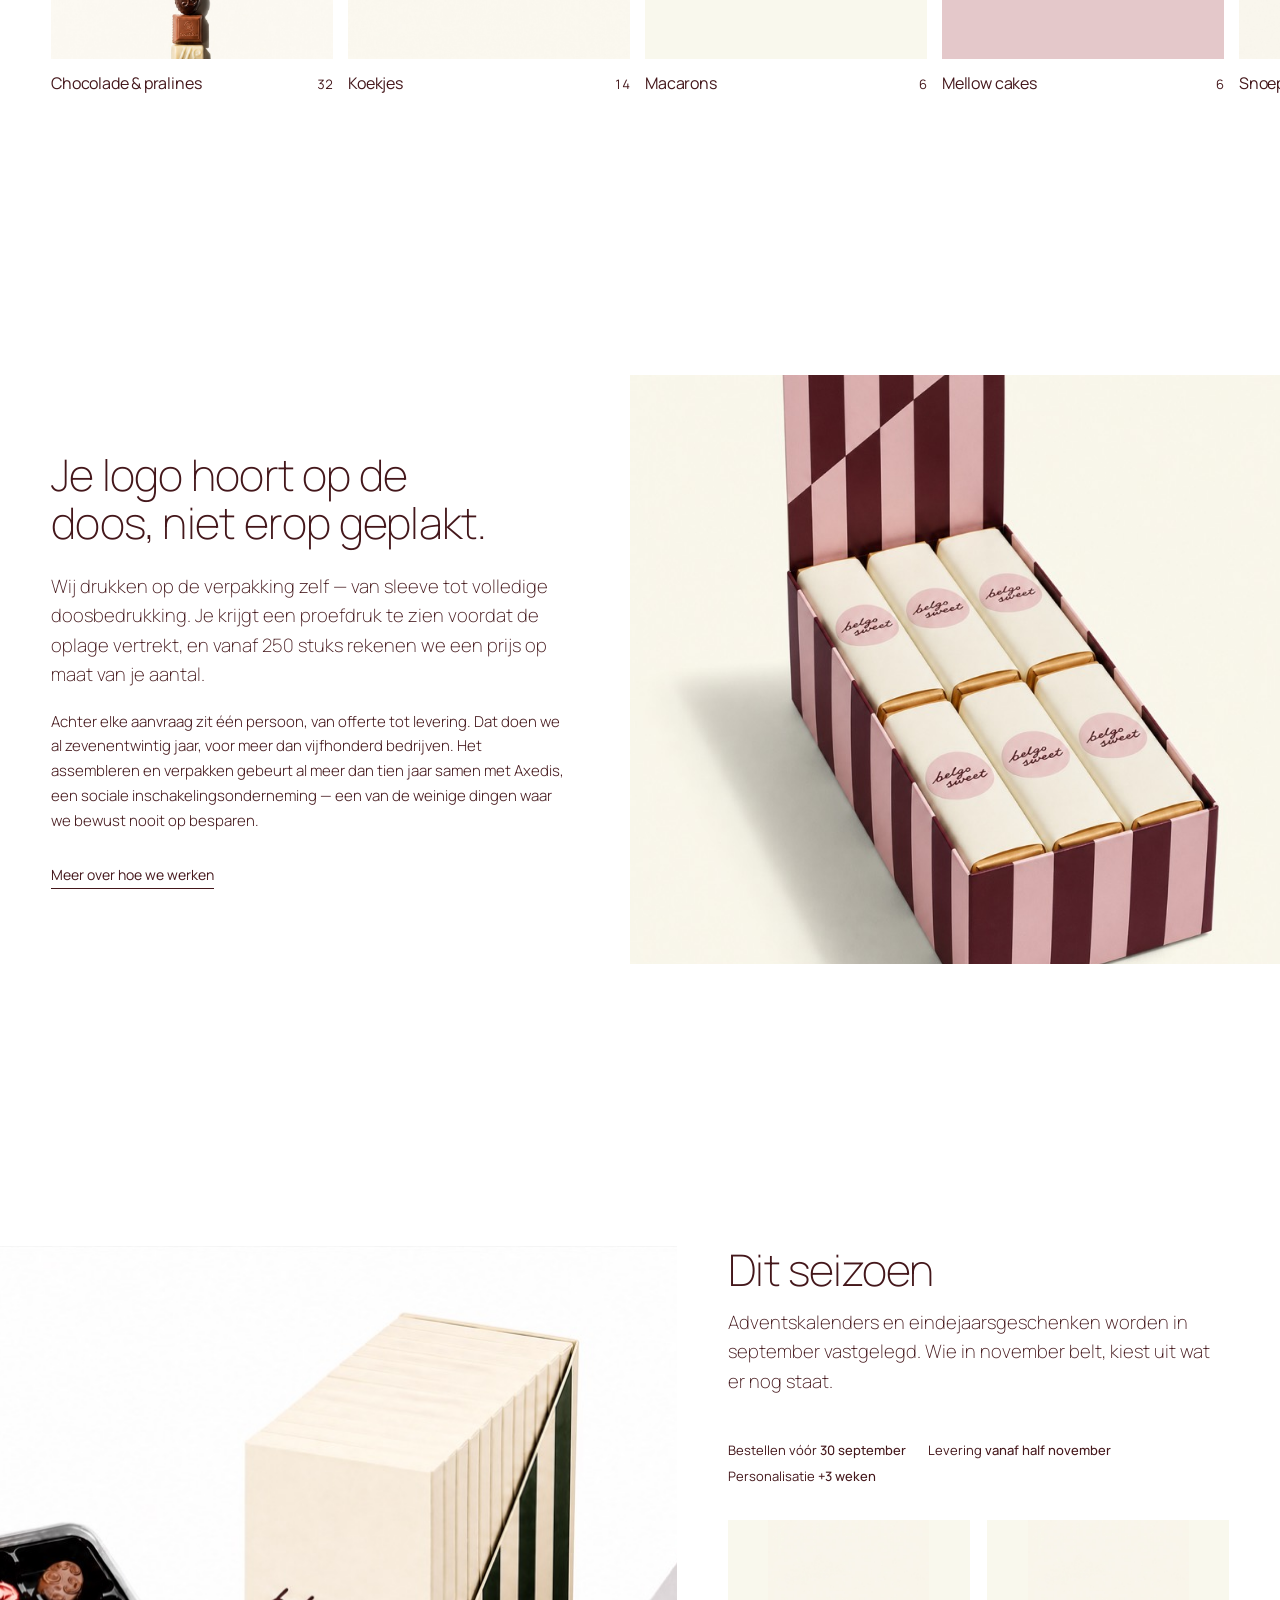
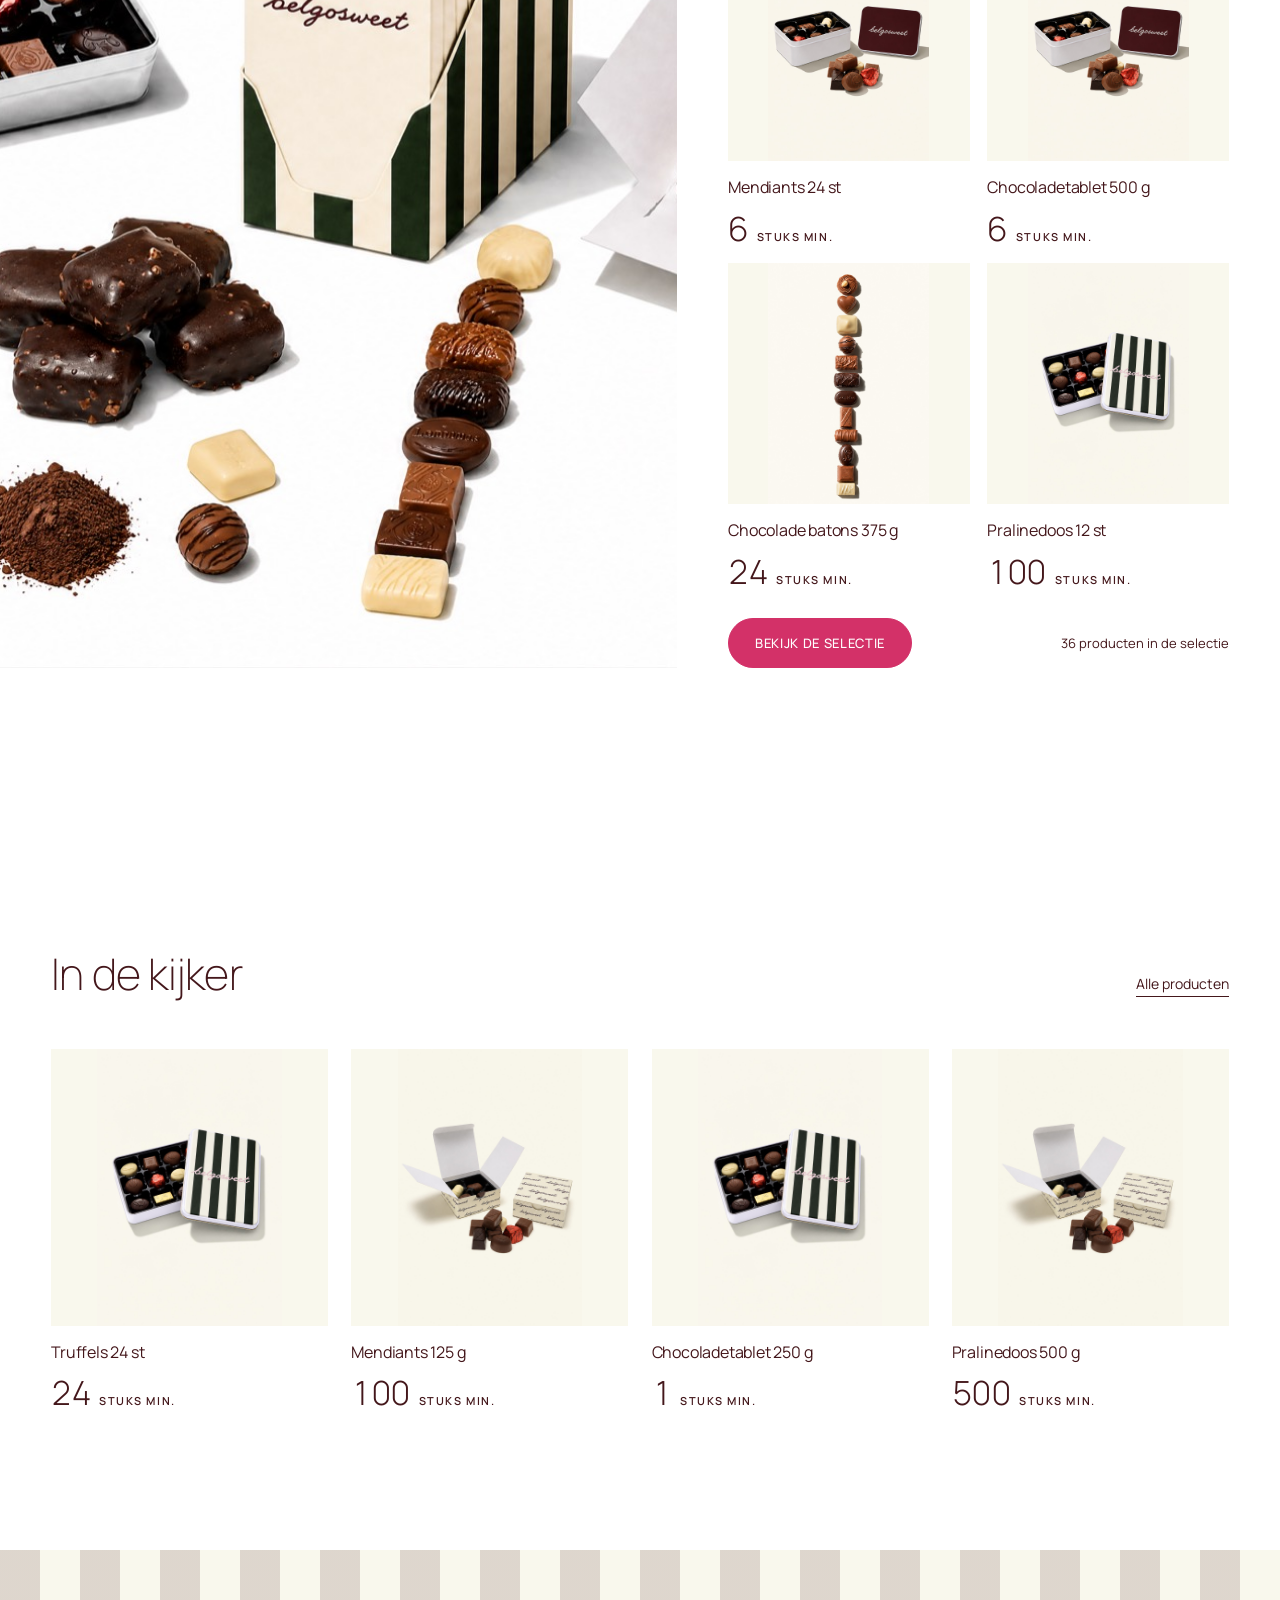
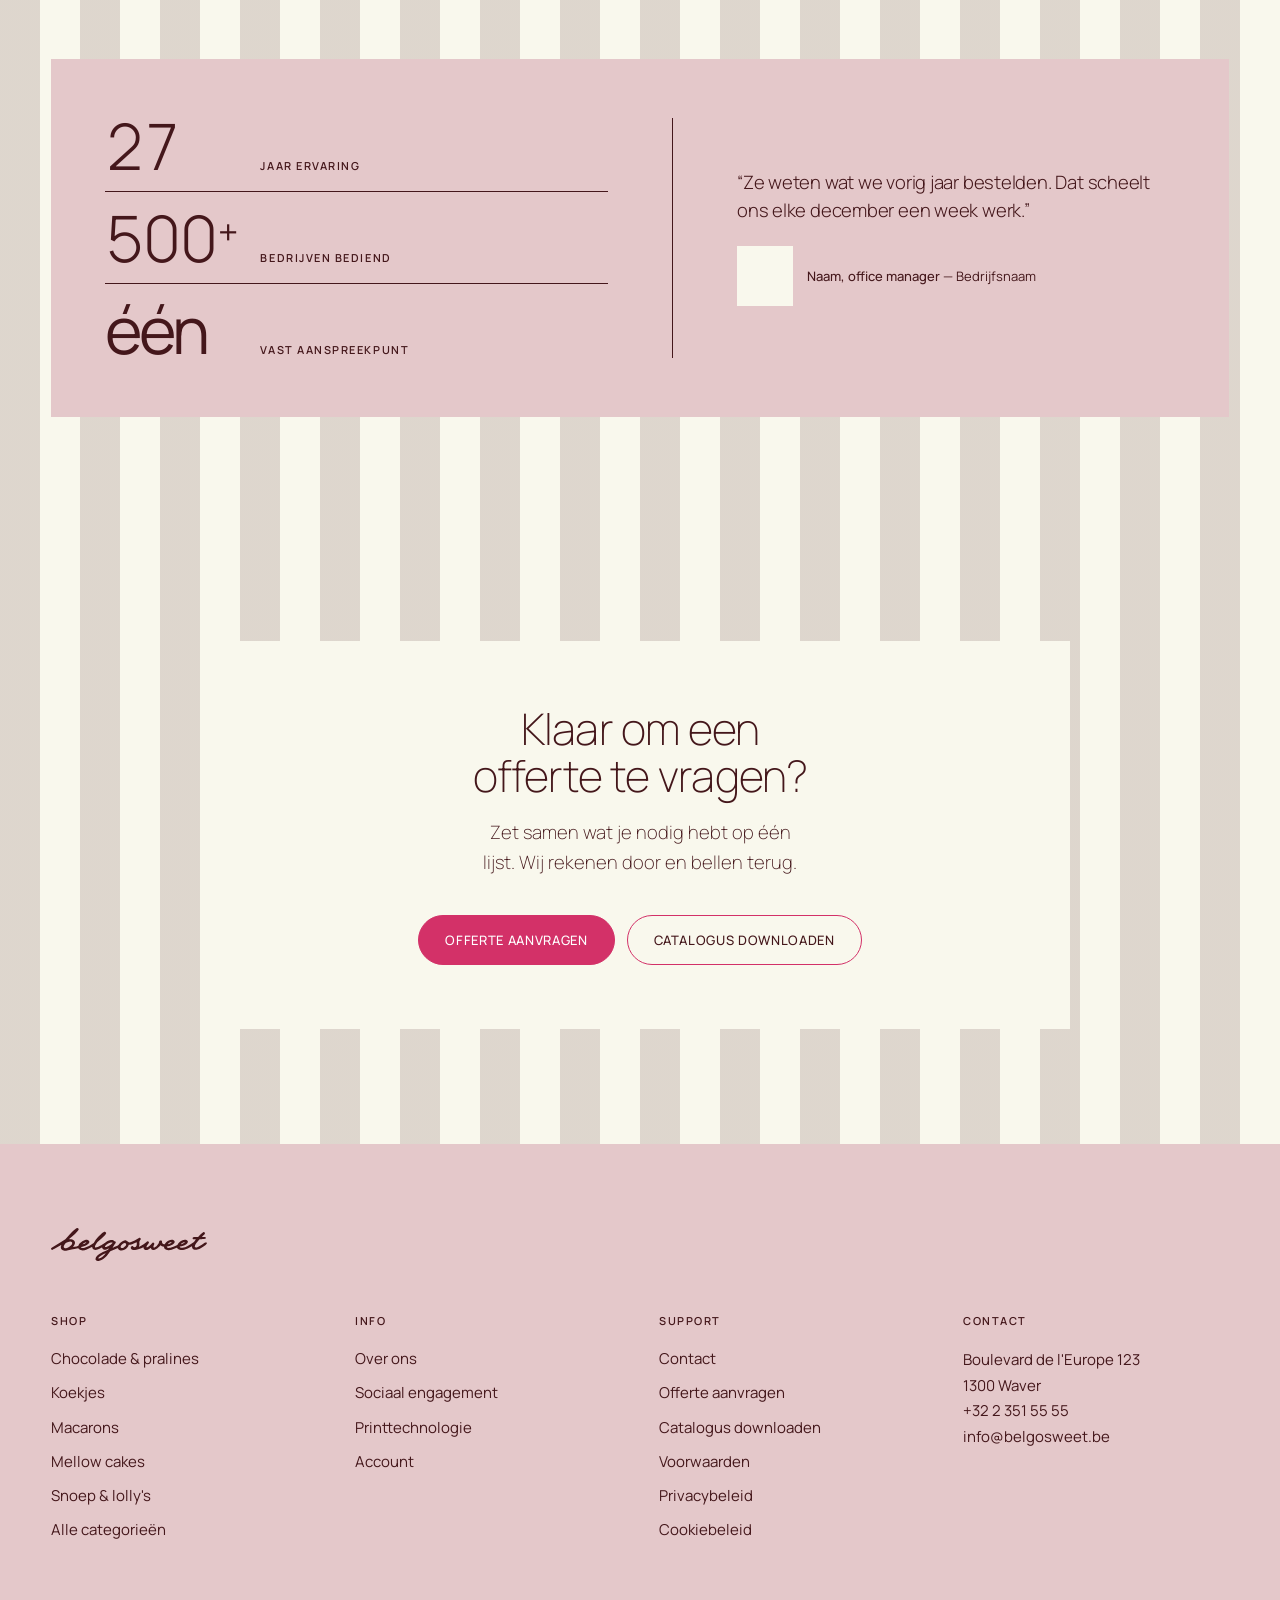
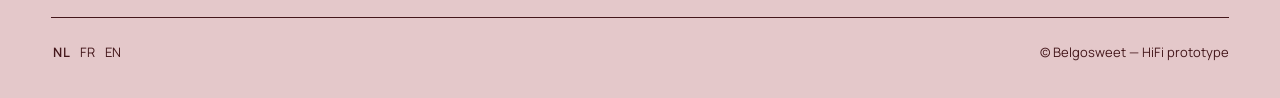
==== commit 6ab33a36: "logos big" ====
--- a/index.html
+++ b/index.html
@@ -22,13 +22,13 @@
        Het woordmerk krimpt bij het scrollen naar de headermaat; app.js
        wisselt op dat punt dit crème-exemplaar om voor het donkerrode in
        de header, die op datzelfde moment wit wordt. -->
-  <section class="hero-full">
+  <section class="hero-full">good,
     <div class="hero-media" aria-hidden="true">
       <div class="hero-shot">
-        <img src="assets/img/hero-links.jpg" alt="" loading="eager" decoding="async">
+        <img src="assets/img/hero-rechts.jpg" alt="" loading="eager" decoding="async">
       </div>
       <div class="hero-shot">
-        <img src="assets/img/hero-rechts.jpg" alt="" loading="eager" decoding="async">
+        <img src="assets/img/hero-links2.jpeg" alt="" loading="eager" decoding="async">
       </div>
     </div>
 
--- a/styles.css
+++ b/styles.css
@@ -322,9 +322,12 @@
   gap:clamp(20px, 2.4vw, 44px);
   padding:clamp(22px, 2.4vw, 34px) 0 clamp(24px, 2.6vw, 36px);
 }
+/* Geen lijn onder de kolomkop. Vier kapitalenkoppen naast elkaar zijn al
+   vier keer herkenbaar als kop; de lijn eronder maakte er vier streepjes
+   bij in een paneel dat toch al vol staat. Het verschil zit in de ruimte
+   eronder, niet in een streep. */
 .mega-col-title{
-  display:block; padding-bottom:12px; margin-bottom:6px;
-  border-bottom:1px solid var(--rule);
+  display:block; padding-bottom:14px; margin-bottom:4px;
   font-size:var(--fs-label); text-transform:uppercase; letter-spacing:var(--tr-label);
   font-weight:600; color:var(--ink);
 }
@@ -339,8 +342,7 @@
 .mega-foot{
   display:flex; justify-content:space-between; align-items:center;
   gap:20px; flex-wrap:wrap;
-  border-top:1px solid var(--rule);
-  padding:16px 0 clamp(26px, 2.8vw, 38px);
+  padding:26px 0 clamp(26px, 2.8vw, 38px);
   font-size:var(--fs-xs); color:var(--ink-3);
 }
 
@@ -896,9 +898,13 @@
 }
 .cc-slide:hover .ph,
 .cc-slide:focus-visible .ph{ transform:scale(1.045); }
+/* Geen lijn tussen beeld en bijschrift. De onderrand van de foto ís de
+   scheiding; een haarlijn een centimeter daaronder herhaalt alleen wat
+   het beeld al doet, en over een rij van acht slides worden dat acht
+   streepjes onder elkaar. */
 .cc-body{
   display:flex; justify-content:space-between; align-items:baseline; gap:12px;
-  padding-top:12px; margin-top:12px; border-top:1px solid var(--rule);
+  padding-top:14px; margin-top:0;
 }
 .cc-name{
   font-size:var(--fs-body); color:var(--ink);
@@ -957,8 +963,7 @@
 /* De deadline op één regel: bij seizoensgebonden gifting is niet het
    product het nieuws maar wanneer je moet beslissen. */
 .season-facts{
-  display:flex; flex-wrap:wrap; gap:6px 22px; margin:22px 0 0; padding:16px 0 0;
-  border-top:2px solid var(--accent);
+  display:flex; flex-wrap:wrap; gap:6px 22px; margin:26px 0 0;
   font-size:var(--fs-xs); color:var(--ink-3);
 }
 .season-facts b{ color:var(--ink); font-weight:500; }
@@ -1220,7 +1225,19 @@
    HOME — merkenband & afsluiter
    ============================================================ */
 
-.brand-band{ background:var(--paper); border-bottom:1px solid var(--rule); }
+/* Geen lijnen in deze band — niet onderaan en niet tussen de cellen.
+
+   BRANDING.md §2.6 beschrijft de merkenband als "wit, roze scheidingen";
+   dit wijkt daarvan af, op verzoek. De reden dat het werkt: zeven
+   merktekens naast elkaar zijn zelf al zeven vormen op een rij, en die
+   lezen als een reeks zonder dat er iets tussen hoeft. Wat de scheiding
+   maakte was nooit de lijn maar de ruimte eromheen — de lijn stond
+   alleen in het midden van die ruimte. De band staat pal onder de
+   donkere hero, en op die overgang is elke extra streep er een te veel.
+
+   Wat je aanwijst lees je af aan het merkteken zelf, niet aan de cel —
+   zie de hover-regel hieronder. */
+.brand-band{ background:var(--paper); }
 .brand-band-inner{
   display:grid; grid-template-columns:repeat(7,1fr);
   align-items:stretch;
@@ -1231,16 +1248,34 @@
      Ademt mee met de breedte, zoals de padding daarvoor deed. */
   min-height:clamp(84px, 8vw, 116px);
   padding:14px clamp(12px, 1.6vw, 22px);
-  border-left:1px solid var(--accent);
   font-size:var(--fs-xs); letter-spacing:var(--tr-ui); color:var(--ink);
   text-align:center;
-  transition:background .4s var(--ease), color .4s var(--ease);
-}
-.brand-band-inner a:first-child{ border-left:none; }
-.brand-band-inner a:hover{
-  background:var(--pink); color:var(--ink);
-  box-shadow:inset 0 -3px 0 var(--ink);
-}
+}
+
+/* --- Hover: het logo wordt een slag groter ---
+   Was: de hele cel liep vol roze met een donkerrode onderlijn. Dat klopte
+   niet meer op een band die geen cellen meer TEKENT — er verscheen een
+   vlak van 210x130 rond een logo van 34px hoog. Het sprong bovendien: de
+   achtergrond stond in de transition, de onderlijn niet (die was een
+   box-shadow, en box-shadow stond er niet bij), dus het vlak vervaagde in
+   .4s terwijl de lijn er in één frame bij klapte.
+
+   Nu gebeurt er precies één ding: het merkteken wordt 8% groter. Geen
+   vlak, geen lijn, geen kleurwissel — op een band zonder scheidingen is de
+   maat het enige wat je nodig hebt om te zien wat je aanwijst.
+
+   De schaal zit op het LOGO en niet op de cel. Een transform maakt van zijn
+   element een stapelcontext, en zet je die op de <a>, dan wordt de
+   mix-blend-mode van het logo daarbinnen geïsoleerd: het witte kader in de
+   Galler- en Jules Destrooper-bestanden zou dan bij hover terugkomen. Op
+   het logo zelf speelt dat niet — dat blendt nog steeds tegen de band.
+
+   Het merk zonder logobestand staat er als tekst en heeft geen kind om te
+   schalen; die cel schaalt daarom zelf. Daar zit geen beeld in, dus geen
+   blend en geen bezwaar. */
+.brand-band-inner a:not(:has(img)){ transition:transform .4s var(--ease); }
+.brand-band-inner a:not(:has(img)):hover,
+.brand-band-inner a:not(:has(img)):focus-visible{ transform:scale(1.08); }
 
 /* --- Merklogo's ---
    Aangeleverde logo's komen in alle vormen: brede woordmerken, vierkante
@@ -1252,26 +1287,26 @@
    mix-blend-mode:multiply veegt het witte kader weg dat in een paar
    aangeleverde bestanden zit (Galler, Jules Destrooper hebben geen
    transparantie). Wit vermenigvuldigd met de ondergrond ís de ondergrond,
-   dus het logo staat op wit én op het roze hovervlak zonder wit blokje
-   eromheen. Donkere merkkleuren blijven ongemoeid.
+   dus het logo staat op de witte band zonder wit blokje eromheen. Donkere
+   merkkleuren blijven ongemoeid.
 
    Merklogo's vallen buiten de contrastregels van BRANDING.md §2: het zijn
    andermans merktekens, geen tekst van ons. De naam staat als alt-tekst in
    de link, dus de betekenis hangt niet aan de kleur. */
 .brand-logo{
   --logo-h:clamp(26px, 2.4vw, 34px);
-  /* max-width houdt de brede woordmerken van de scheidingslijn af; zonder
-     die rem lopen Mentos en Jules Destrooper tot tegen de rand van hun cel. */
-  width:auto; max-width:78%;
+  /* Zonder scheidingslijnen doet deze rem het werk dat de lijn deed: hij
+     houdt de brede woordmerken uit elkaar. Van 78% naar 72%, want nu is de
+     tussenruimte het énige wat Mentos van Jules Destrooper scheidt en die
+     mag dus niet krapper worden dan de logo's zelf hoog zijn. */
+  width:auto; max-width:72%;
   height:calc(var(--logo-h) * var(--logo-scale, 1));
   object-fit:contain; object-position:center;
   mix-blend-mode:multiply;
-}
-/* Op een gekleurde hover blijft multiply kloppen, maar Safari valt terug op
-   normal zodra het element zelf een blendcontext krijgt; expliciet herhalen
-   houdt het gedrag gelijk. */
-.brand-band-inner a:hover .brand-logo{ mix-blend-mode:multiply; }
-
+  transition:transform .4s var(--ease);
+}
+.brand-band-inner a:hover .brand-logo,
+.brand-band-inner a:focus-visible .brand-logo{ transform:scale(1.08); }
 @media (prefers-reduced-transparency: reduce){
   .brand-logo{ mix-blend-mode:normal; }
 }
@@ -1344,11 +1379,28 @@
    OVER ONS
    ------------------------------------------------------------
    De enige pagina die van de klant uitdrukkelijk een "wow" moest
-   krijgen. Dat kan hier alleen via compositie, typografie en
-   beweging — kleur en fotografie liggen buiten deze fase.
-   Bewust drie bewegingen en niet meer: parallax op het portret,
-   een lijn die zich vult in de tijdlijn, en secties die bij het
-   in beeld komen opklaren.
+   krijgen. Toen deze sectie geschreven werd lagen kleur en
+   fotografie nog buiten de fase en moest het van compositie,
+   typografie en beweging komen. Allebei zijn er intussen: het
+   palet staat vast en er is beeldmateriaal. De pagina is daarop
+   herzien.
+
+   Wat er mis was: acht witte secties onder elkaar met een roze
+   haarlijn ertussen. Dat is geen ritme maar een lijst, en het is
+   precies wat BRANDING.md §2.6 verbiedt — kleur hoort in grote
+   vlakken, niet in versieringen. Elk beeldvlak stond bovendien
+   leeg terwijl de home al met foto's werkt; de pagina die moest
+   laten zien wie Belgosweet is, liet niets zien.
+
+   De pagina wisselt nu van vlak: crème, wit, crème, wit, roze,
+   wit, crème, wit — nooit twee gekleurde na elkaar, wit ertussen,
+   zoals §2.6 het voorschrijft. De haarlijnen tussen de secties
+   zijn daarmee overbodig geworden en weg; wat een sectie afbakent
+   is nu het vlak zelf.
+
+   Bewust drie bewegingen en niet meer: parallax op de hero-opname,
+   een lijn die zich vult in de tijdlijn, en secties die bij het in
+   beeld komen opklaren.
    ============================================================ */
 
 /* --- Onthullen bij scrollen ---
@@ -1364,52 +1416,197 @@
   html.js [data-reveal].in{ opacity:1; transform:none; }
 }
 
-/* --- Hero met parallax --- */
+/* --- Het vlak onder een sectie ---
+   Eén klasse voor alle gekleurde banden op deze pagina. Crème is de
+   standaard; het team zet hem hieronder om naar roze. De band loopt
+   over de volle vensterbreedte en de .wrap-wide erbinnen houdt de
+   inhoud op de bladspiegel — dat is het verschil tussen "een sectie
+   met een achtergrondje" en "een vlak waar de pagina op staat". */
+.ab-band{ background:var(--surface); padding:var(--section-y) 0; }
+
+/* ============================================================
+   Hero — lichte split
+   ------------------------------------------------------------
+   De home draagt de donkere hero. Die hier herhalen zou de pagina
+   twee keer laten beginnen, en de sluier die daar nodig is om tekst
+   op beeld leesbaar te houden heeft deze pagina helemaal niet nodig:
+   de kop staat op een crème vlak en het beeld staat ernaast.
+
+   Verhouding 1 : 0.86 in het voordeel van de TEKST. Op de home is de
+   split andersom (1 : 1.15, beeld groter) omdat daar het beeld het
+   argument is; hier is de kop het argument en bewijst het beeld hem
+   pas daarna. Gelijke helften laten een split besluiteloos ogen, dus
+   één van de twee moet winnen — en op deze pagina is dat de zin.
+   ============================================================ */
+
 .ab-hero{
-  position:relative; overflow:hidden;
   background:var(--surface);
-  min-height:min(88svh, 760px);
-  display:flex; align-items:flex-end;
-  border-bottom:1px solid var(--rule);
-}
-.ab-hero-media{ position:absolute; inset:-12% 0; z-index:0; will-change:transform; }
-.ab-hero-media .ph{
-  height:100%; border:none; align-items:flex-start; padding-top:14vh;
-  background:var(--pink);
-}
-.ab-hero-body{ position:relative; z-index:1; padding-bottom:clamp(36px, 5vw, 68px); }
-.ab-hero-body .display{ max-width:15ch; }
+  overflow:hidden;              /* de parallax mag niet buiten de sectie */
+}
+.ab-hero-inner{
+  display:grid;
+  grid-template-columns:minmax(0, 1fr) minmax(0, 0.86fr);
+  gap:clamp(30px, 4.5vw, 84px);
+  align-items:center;
+  min-height:min(84svh, 780px);
+}
+
+/* Padding-block op de TEKST en niet op de sectie: zo loopt het beeld
+   van boven- tot onderrand door en houdt alleen de kop lucht. Dat is
+   wat de split een spread maakt in plaats van twee blokken naast
+   elkaar. */
+.ab-hero-body{ padding-block:clamp(48px, 8vh, 104px); }
+.ab-hero-body .display{ max-width:14ch; margin:0; }
 .ab-hero-sub{
-  margin-top:20px; font-size:var(--fs-xs); letter-spacing:var(--tr-label);
-  text-transform:uppercase; color:var(--ink-3);
-}
-
-/* --- Groot statement --- */
-.ab-statement{ padding:var(--section-y) 0; }
-.ab-statement p{
-  margin:0; max-width:24ch;
+  margin:clamp(18px, 2.4vw, 30px) 0 0;
+  font-size:var(--fs-lede);
+  font-weight:200;
+  line-height:1.6;
+  color:var(--ink-2);
+  max-width:38ch;
+  text-wrap:pretty;
+}
+
+/* Rechterrand van de pagina af, precies zoals .usp-split-media op de
+   home. Dezelfde ingreep, dus dezelfde maat: één gutter negatief. Tot
+   1600px raakt het beeld daarmee de vensterrand; daarboven stopt het
+   op de rand van de bladspiegel, en breder dan de bladspiegel bestaat
+   er op deze site niets. */
+.ab-hero-media{
+  position:relative;
+  align-self:stretch;
+  overflow:hidden;
+  background:var(--band-pink);   /* grond zolang de foto laadt */
+  margin-right:calc(-1 * var(--gutter));
+  min-height:clamp(420px, 52vw, 780px);
+}
+
+/* Het beeld staat OVERHOOG in zijn doos: 140% hoog en 10% omhoog
+   geschoven. app.js verschuift het bij het scrollen over ongeveer een
+   zevende van de sectiehoogte, en die speling moet er aan allebei de
+   kanten zijn — anders schuift er een rand in beeld op het moment dat
+   de beweging juist onzichtbaar hoort te zijn.
+
+   Geen transition: app.js zet de transform per frame. Een overgang van
+   .8s eroverheen (zoals .ph.has-img > img die heeft) maakt van een
+   parallax een slepende vertraging. Vandaar ook een gewone <img> hier
+   en geen .ph — het beeldvlak van de site heeft die overgang, en dit
+   beeld hoort hem niet te krijgen. */
+.ab-hero-media img{
+  position:absolute; left:0; top:-10%;
+  width:100%; height:140%;
+  object-fit:cover;
+  will-change:transform;
+}
+
+/* ============================================================
+   Statement + register
+   ------------------------------------------------------------
+   De vraag links, het antwoord in cijfers rechts. Hetzelfde
+   .usp-facts-component als in de bewijsband op de home, maar op een
+   ander vlak: daar op vol roze, hier op wit. De haarlijnen staan in
+   donkerrood en halen op allebei ruim de norm.
+
+   Waarom het register hier mag terugkomen: op de home is het bewijs
+   onderaan een verkooppagina, hier is het de inhoud zelf. Dat is de
+   ene plek waar herhaling geen herhaling is.
+   ============================================================ */
+
+.ab-proof{ padding:var(--section-y) 0; }
+.ab-proof-grid{
+  display:grid;
+  grid-template-columns:minmax(0, 1fr) minmax(0, 0.9fr);
+  gap:clamp(34px, 6vw, 96px);
+  align-items:start;
+}
+.ab-statement{
+  margin:0; max-width:22ch;
   font-size:var(--fs-head);
   font-weight:200;
-  line-height:1.22; letter-spacing:var(--tr-head); color:var(--ink);
+  line-height:1.18; letter-spacing:var(--tr-head); color:var(--ink);
   text-wrap:balance;
 }
 
-/* --- Verhaal in twee kolommen --- */
+/* ============================================================
+   Verhaal — crème band
+   ============================================================ */
+
+/* Drie kolommen: kop, opening, vervolg. Met twee kolommen liep de tekst
+   op 52ch dood halverwege de bladspiegel en bleef er rechts een derde van
+   de band leeg — op 1440px leest die maat als een fout en niet als lucht.
+   Drie kolommen vullen de breedte én leveren de trap in maat die de tekst
+   toch al had: de opening staat groter dan het vervolg. */
 .ab-story{
+  display:grid; grid-template-columns:0.95fr 1fr 1fr;
+  gap:clamp(28px, 5vw, 80px); align-items:start;
+}
+
+/* De eerste alinea zakt een trap MINDER dan de rest: hij draagt de
+   opening van het verhaal. Het onderscheid loopt via maat, niet via
+   kleur — allebei staan ze gewoon in donkerrood. */
+.ab-story-lead{
+  font-size:var(--fs-lede);
+  font-weight:200;
+  line-height:1.55;
+  color:var(--ink);
+  max-width:46ch;
+  margin-bottom:clamp(16px, 1.8vw, 24px);
+  text-wrap:pretty;
+}
+.ab-story-col p{
+  font-size:var(--fs-body-2); font-weight:300; line-height:1.7;
+  color:var(--ink-2); max-width:52ch;
+}
+
+/* Het beeld staat ONDER de tekst en over de volle breedte van de band,
+   niet ernaast. Het verhaal is een alinea, geen split; een kolom beeld
+   ernaast zou de tekst tot een bijschrift maken. 2:1 en niet 16:9: bij
+   een liggende opname over de volle bladspiegel is dat het verschil
+   tussen "een foto" en "een panorama", en een panorama sluit een band
+   af waar een foto er middenin blijft hangen. Verder dan 2:1 kan niet —
+   de bronopname is 3:2 en dan snijdt de crop door het onderwerp.
+
+   De opname zelf staat op een crème ondergrond, net als deze band. Dat
+   is geen toeval maar de reden dat juist DEZE foto hier staat: een
+   opname op wit zou als een los wit vlakje op de band liggen. */
+.ab-story-figure{ margin:clamp(44px, 6vw, 96px) 0 0; }
+.ab-story-figure .ph{
+  aspect-ratio:2/1; min-height:0; border:none;
+  background-color:var(--band-pink);
+}
+.ab-story-figure figcaption{
+  margin-top:14px;
+  font-size:var(--fs-xs); font-weight:300; color:var(--ink-3);
+  letter-spacing:var(--tr-flat);
+  max-width:60ch;
+}
+
+/* ============================================================
+   Tijdlijn
+   ------------------------------------------------------------
+   De verticale lijn vult zich mee met je scrollpositie: de vorm van
+   het onderdeel ís de boodschap, dus daar mag de beweging zitten.
+
+   Geen border-top meer: de crème band erboven bakent deze sectie al
+   af. Een haarlijn direct onder een vlakovergang is een tweede
+   scheiding op dezelfde plek.
+   ============================================================ */
+
+.ab-timeline{ padding:var(--section-y) 0; }
+
+/* Kop links, jaartallen rechts. De tijdlijn vulde op een breed scherm maar
+   de linkerhelft van de bladspiegel; nu draagt de linkerkolom de kop en
+   heeft de rechter de volle maat voor de items.
+
+   De kop blijft staan terwijl je langs de jaartallen scrolt. Dat is geen
+   effect maar een antwoord: halverwege een rij van zes jaartallen weet je
+   anders niet meer waar je naar kijkt. Hij plakt onder de header, want die
+   is op deze pagina sticky en zou hem anders overdekken. */
+.ab-timeline-grid{
   display:grid; grid-template-columns:0.8fr 1.2fr;
   gap:clamp(28px, 5vw, 80px); align-items:start;
-  /* .wrap-wide zet de zijmarge; die mag de padding-shorthand hier niet
-     wegvegen, anders plakt de kop tegen de vensterrand. */
-  padding:0 var(--gutter) var(--section-y);
-}
-.ab-story-col p{ font-size:var(--fs-body-2); color:var(--ink-2); max-width:52ch; }
-
-/* --- Tijdlijn ---
-   De verticale lijn vult zich mee met je scrollpositie: de vorm
-   van het onderdeel ís de boodschap, dus daar mag de beweging
-   zitten. */
-.ab-timeline{ padding:var(--section-y) 0; border-top:1px solid var(--rule); }
-.tl-head{ margin-bottom:clamp(32px, 4vw, 56px); }
+}
+.tl-head{ position:sticky; top:calc(var(--header-h) + clamp(24px, 5vh, 64px)); }
 .tl-body{ position:relative; }
 .tl-rail{
   position:absolute; top:0; bottom:0;
@@ -1432,6 +1629,14 @@
   font-weight:300;
   letter-spacing:var(--tr-body); color:var(--ink);
   font-variant-numeric:tabular-nums; line-height:1.2;
+  /* Tegen de lijn aan en niet tegen de linkerrand: het jaartal hoort bij
+     de stip ernaast, niet bij de kolomrand erachter. Links uitgelijnd bleef
+     er een gat van vijftig pixel tussen het getal en de rail waar niets
+     stond. */
+  text-align:right;
+  /* De rail staat exact op de kolomgrens, dus rechts uitlijnen zet het
+     getal pal tegen de stip. Deze marge is de ademruimte ertussen. */
+  padding-right:clamp(16px, 1.8vw, 26px);
 }
 .tl-dot{
   position:absolute; left:clamp(76px, 9vw, 148px); top:clamp(28px, 3vw, 44px);
@@ -1442,78 +1647,208 @@
 }
 .tl-item.passed .tl-dot{ background:var(--ink); border-color:var(--ink); }
 .tl-text h3{ font-size:var(--fs-lede); font-weight:500; margin-bottom:7px; }
-.tl-text p{ font-size:var(--fs-body-2); color:var(--ink-2); max-width:54ch; margin:0; }
-
-/* --- Team ---
+.tl-text p{ font-size:var(--fs-body-2); font-weight:300; color:var(--ink-2); max-width:54ch; margin:0; }
+
+/* ============================================================
+   Team — roze band
+   ------------------------------------------------------------
    Vier portretten in een rij. Onder elke naam staat waarvoor je bij
    die persoon moet zijn: de hele site belooft "één aanspreekpunt",
-   dus dan hoor je hier ook te zien wie dat is. */
-.ab-team{ padding:var(--section-y) 0; border-top:1px solid var(--rule); }
+   dus dan hoor je hier ook te zien wie dat is.
+
+   Het roze vlak doet twee dingen tegelijk. Het is het zachte moment
+   van de pagina — dit is het menselijke stuk en dat mag er anders
+   uitzien — en het lost het beeldprobleem op. Er zijn nog geen
+   portretten, dus de vier vlakken staan leeg met het merkteken erin.
+   Op wit zijn dat vier lege crème kaders; op roze zijn het vier crème
+   vlakken die eruitzien alsof ze zo bedoeld zijn.
+   ============================================================ */
+
+.ab-team{ background:var(--band-pink); }
 .team-head{
   display:flex; justify-content:space-between; align-items:flex-end;
   gap:24px; flex-wrap:wrap; margin-bottom:clamp(30px, 3.6vw, 52px);
 }
-.team-head .lede{ margin-top:14px; }
+.team-head .lede{ margin-top:14px; color:var(--accent-on); }
 .team-grid{
   display:grid; grid-template-columns:repeat(4, 1fr);
   gap:clamp(16px, 2vw, 30px);
 }
+/* Het bijschrift staat gecentreerd en niet onderaan zoals bij een gewoon
+   beeldvlak. Een portretvlak is hoog en leeg; het woord onderin laat het
+   als een afgeknipte foto lezen, in het midden als een gereserveerde plek. */
 .team-member .ph{
   aspect-ratio:3/4; min-height:0; border:none; margin-bottom:14px;
+  align-items:center;
   transition:transform .8s var(--ease);
 }
 .team-member{ overflow:hidden; }
 .team-member:hover .ph{ transform:scale(1.035); }
-.team-name{ font-size:var(--fs-body-2); color:var(--ink); font-weight:500; }
-.team-role{ font-size:var(--fs-xs); color:var(--ink-3); margin-top:3px; }
+.team-name{ font-size:var(--fs-body-2); color:var(--accent-on); font-weight:500; }
+.team-role{ font-size:var(--fs-xs); font-weight:300; color:var(--accent-on); margin-top:3px; }
+/* Geen lijn tussen de functie en waarvoor je bij die persoon moet zijn:
+   vier portretten leverden vier streepjes op dezelfde hoogte op, en dat
+   is precies het tabelgevoel dat een team niet moet hebben. */
 .team-focus{
-  margin-top:12px; padding-top:11px; border-top:1px solid var(--rule);
-  font-size:var(--fs-xs); color:var(--ink-2);
-}
-
-/* --- Sociaal engagement --- */
-.ab-social{
-  display:grid; grid-template-columns:1fr 1fr;
-  gap:clamp(28px, 4vw, 72px); align-items:center;
-  padding:var(--section-y) 0; border-top:1px solid var(--rule);
-}
-.ab-social-media .ph{ aspect-ratio:4/3; min-height:0; border:none; }
-
-/* --- Contact --- */
-.ab-contact{ padding:var(--section-y) 0; border-top:1px solid var(--rule); }
+  margin-top:14px;
+  font-size:var(--fs-xs); font-weight:300; color:var(--accent-on);
+}
+
+/* ============================================================
+   Sociaal engagement
+   ------------------------------------------------------------
+   Beeld LINKS van de pagina af, tegenover de hero die zijn beeld
+   rechts heeft. Twee splits met het beeld aan dezelfde kant laten de
+   pagina hakkelen — hetzelfde argument als bij .usp-split op de home.
+   ============================================================ */
+
+/* De footer linkt naar #engagement en #contact. De header is op deze
+   pagina sticky, dus zonder deze marge landt een ankersprong met de
+   bovenrand van de sectie ónder de balk. */
+.ab-social, .ab-contact{ scroll-margin-top:var(--header-h); }
+
+.ab-social{ padding:var(--section-y) 0; }
+.ab-social-inner{
+  display:grid; grid-template-columns:minmax(0, 1.05fr) minmax(0, 1fr);
+  gap:clamp(28px, 4.5vw, 84px); align-items:center;
+}
+.ab-social-media{ margin-left:calc(-1 * var(--gutter)); }
+/* 3:2 op een bronopname van 16:9 snijdt maar een paar procent van de
+   flanken; 4:3 zou de blikken links en de doos rechts halveren. */
+.ab-social-media .ph{
+  aspect-ratio:3/2; min-height:0; border:none;
+  background-color:var(--band-pink);
+}
+.ab-social-text{ max-width:56ch; }
+.ab-social-text .h-lg{ margin-top:0; }
+.ab-social-text .lede{ margin:clamp(16px, 2vw, 24px) 0 0; }
+/* Zelfde trap als .usp-split-body op de home: de eerste alinea draagt
+   de belofte, deze onderbouwt hem. Via maat, niet via kleur. */
+.ab-social-body{
+  margin:clamp(14px, 1.6vw, 20px) 0 0;
+  font-size:var(--fs-body-2); font-weight:300; line-height:1.7;
+  letter-spacing:var(--tr-flat); color:var(--ink);
+  text-wrap:pretty;
+}
+
+/* ============================================================
+   Contact — crème band
+   ------------------------------------------------------------
+   Het formulier staat op crème en niet op een donker vlak. Alles wat
+   het nodig heeft klopt daar vanzelf: donkerrood op crème is 14,22:1,
+   de rand van een invoerveld is --control en dus ook donkerrood, en de
+   velden zelf zijn wit — een lichte doos op een warme grond, wat
+   precies leest als "hier typ je". Op donkergroen had elk veld,
+   elk label en elke knop een eigen uitzondering nodig gehad.
+   ============================================================ */
+
+.ab-contact-head{ margin-bottom:clamp(32px, 4vw, 56px); }
+.ab-contact-head .h-lg{ max-width:18ch; }
 .ab-contact-grid{
   display:grid; grid-template-columns:0.8fr 1.2fr;
   gap:clamp(28px, 5vw, 80px); align-items:start;
 }
-.ab-contact-list{ list-style:none; margin:22px 0 0; padding:0; }
+.ab-contact-list{ list-style:none; margin:0; padding:0; }
+/* Vier regels met vijf lijnen eromheen. Label links, waarde rechts en
+   ruimte ertussen is genoeg om de paren te lezen. */
 .ab-contact-list li{
   display:flex; justify-content:space-between; gap:16px;
-  padding:12px 0; border-top:1px solid var(--rule);
-  font-size:var(--fs-body-2); color:var(--ink-2);
-}
-.ab-contact-list li:last-child{ border-bottom:1px solid var(--rule); }
+  padding:0 0 14px;
+  font-size:var(--fs-body-2); font-weight:300; color:var(--ink-2);
+}
 .ab-contact-list b{ color:var(--ink); font-weight:500; }
-.ab-map .ph{ aspect-ratio:16/10; min-height:0; border:none; }
-
-/* --- Nieuwsbrief --- */
+/* Het kaartvlak is roze en niet crème: op een crème band zou een crème
+   vlak niet bestaan. */
+.ab-map{ margin-top:clamp(20px, 2.4vw, 30px); }
+.ab-map .ph{
+  aspect-ratio:16/10; min-height:0; border:none;
+  background-color:var(--band-pink);
+}
+.ab-form-title{ font-size:var(--fs-sub); font-weight:200; letter-spacing:var(--tr-head); margin:0 0 8px; }
+.ab-form-sub{
+  font-size:var(--fs-body-2); font-weight:300; line-height:1.65;
+  color:var(--ink-2); max-width:44ch; margin:0 0 clamp(22px, 2.6vw, 32px);
+}
+
+/* ============================================================
+   Nieuwsbrief
+   ------------------------------------------------------------
+   Blijft wit en blijft klein. Dit is een hulpmiddel vlak voor de
+   footer, geen afsluiter — de laatste actie van de site staat op de
+   home en heet "Offerte aanvragen". Een tweede afsluiter hier zou
+   daarmee concurreren. De donkerrode lijn erboven is de enige
+   haarlijn die op deze pagina overblijft, en dat is precies waarom
+   hij nog werkt.
+   ============================================================ */
+
 .ab-news{
   border-top:1px solid var(--ink);
   padding:clamp(40px, 5vw, 72px) 0;
   display:grid; grid-template-columns:1fr 1fr;
   gap:clamp(24px, 4vw, 64px); align-items:center;
 }
-.ab-news h2{ margin-bottom:8px; }
+.ab-news-title{ font-size:var(--fs-sub); font-weight:200; letter-spacing:var(--tr-head); margin-bottom:8px; }
+
+/* ============================================================
+   Responsive
+   ============================================================ */
 
 @media (max-width: 1000px){
-  .ab-story, .ab-social, .ab-contact-grid, .ab-news{ grid-template-columns:1fr; }
-  .ab-hero{ min-height:min(72svh, 560px); }
+  .ab-proof-grid, .ab-story, .ab-timeline-grid,
+  .ab-social-inner, .ab-contact-grid, .ab-news{
+    grid-template-columns:1fr;
+  }
+  /* Gestapeld heeft plakken geen zin meer: de kop zou over de items heen
+     blijven hangen in plaats van ernaast. */
+  .tl-head{ position:static; margin-bottom:clamp(32px, 4vw, 56px); }
+  .ab-statement{ max-width:26ch; }
+
+  /* Gestapeld: kop boven, beeld eronder over de volle breedte. Een half
+     uitbrekend beeld is op een smal scherm een scheve vorm; over de
+     volle breedte is het gewoon een beeld. Zelfde ingreep als bij
+     .usp-split-media en .season-media. */
+  .ab-hero-inner{ grid-template-columns:1fr; gap:0; min-height:0; }
+  .ab-hero-body{ padding-block:clamp(40px, 7vh, 72px) clamp(28px, 4vh, 44px); }
+  .ab-hero-media{
+    margin-inline:calc(-1 * var(--gutter));
+    min-height:0; aspect-ratio:4/5; max-height:66svh;
+  }
+  .ab-social-media{
+    margin-inline:calc(-1 * var(--gutter));
+    order:-1;
+  }
+  .ab-social-text{ max-width:none; }
+  .ab-contact-head .h-lg{ max-width:none; }
+  .ab-story-figure .ph{ aspect-ratio:16/9; }
+  .ab-social-media .ph{ aspect-ratio:4/3; }
+
   .tl-rail, .tl-dot{ left:clamp(56px, 14vw, 90px); }
   .tl-item{ grid-template-columns:clamp(56px, 14vw, 90px) 1fr; gap:20px; }
+
   /* Twee portretten naast elkaar blijven: één per rij maakt er een
      eindeloze kolom van. */
   .team-grid{ grid-template-columns:repeat(2, 1fr); gap:28px 16px; }
 }
 
+@media (max-width: 620px){
+  /* Het register staat onder de vraag; op deze breedte is de
+     kolombreedte van max-content krap genoeg om "500+" te laten
+     afbreken. Een halve regel witruimte minder is het waard. */
+  .ab-proof-grid{ gap:clamp(28px, 8vw, 44px); }
+  .ab-hero-media{ aspect-ratio:1/1; }
+  .ab-story-figure .ph{ aspect-ratio:4/3; }
+
+  /* Het jaartal gaat BOVEN de tekst en de rail schuift naar de
+     linkerrand. Naast elkaar houdt de tekst op een telefoon nog geen
+     250px over, en "Vandaag" past sowieso niet in een kolom van 56px —
+     dat woord liep dwars over de lijn heen. Gestapeld heeft elke regel
+     de volle breedte en blijft de lijn wat hij is: de vorm van het
+     onderdeel. */
+  .tl-rail, .tl-dot{ left:4px; }
+  .tl-item{ grid-template-columns:1fr; gap:0; padding-left:30px; }
+  .tl-year{ text-align:left; padding-right:0; margin-bottom:4px; }
+  .tl-dot{ top:clamp(24px, 4vw, 32px); }
+}
 /* ============================================================
    Hero (oude, lichte variant — nog in gebruik elders)
    ============================================================ */
@@ -1602,13 +1937,18 @@
    gewicht 250 te ijl en zakt de leesbaarheid.
    ============================================================ */
 
-/* De lijn boven het minimumaantal loopt over élke producttegel, dus dit
-   is de goedkoopste manier om het accent over het hele raster te krijgen
-   zonder één letter magenta te maken. */
+/* De lijn boven het minimumaantal is eruit. Hij liep over élke
+   producttegel, dus op een raster van twaalf kaarten stonden er twaalf
+   streepjes op dezelfde hoogte en las het overzicht als een tabel in
+   plaats van als een reeks producten.
+
+   Er is niets voor in de plaats gekomen behalve ruimte, en dat volstaat:
+   het getal staat op --fs-num (30-40px) boven een titel van 16px. Dat
+   maatverschil scheidt de twee al ruimschoots — precies de rangorde via
+   grootte die BRANDING §3.3 voorschrijft. */
 .ledger{
   display:flex; align-items:baseline; gap:9px;
-  border-top:1px solid var(--accent);
-  margin-top:14px; padding-top:11px;
+  margin-top:16px;
 }
 /* Het getal stond in magenta en staat nu donkerrood — een minimumaantal
    is informatie, geen actie. Het gewicht blijft op 300: die keuze kwam
@@ -1627,11 +1967,11 @@
 
 /* Op de productpagina staan beide getallen: het minimum en het
    veelvoud waarin besteld wordt. */
+/* Twee lijnen om twee getallen heen was een kader om iets wat al het
+   grootste element op de pagina is. Alleen ruimte nu. */
 .ledger-pair{
   display:flex; gap:clamp(32px, 5vw, 68px);
-  border-top:2px solid var(--accent);
-  border-bottom:1px solid var(--accent);
-  padding:24px 0; margin:26px 0;
+  margin:30px 0;
 }
 .ledger-col{ display:flex; flex-direction:column; gap:12px; }
 .ledger-k{
@@ -1658,10 +1998,11 @@
 .tile{ display:block; }
 .tile .ph{ margin:0; border:none; }
 .tile:hover .ph{ background-size:min(28%, 112px); }
+/* Zelfde afweging als bij .cc-body: de onderrand van het beeldvlak is
+   de scheiding, de haarlijn eronder was een tweede. */
 .tile-body{
-  padding:14px 0 0; display:flex; justify-content:space-between;
+  padding:16px 0 0; display:flex; justify-content:space-between;
   align-items:baseline; gap:12px;
-  border-top:1px solid var(--rule); margin-top:14px;
 }
 .tile-name{ font-size:var(--fs-body); font-weight:400; letter-spacing:var(--tr-body); }
 .tile-count{
@@ -1712,7 +2053,6 @@
   /* tekstkolom iets ruimer dan het beeld, zodat de feitenregel
      op één lijn past in plaats van te breken */
   display:grid; grid-template-columns:1fr 1.15fr; gap:0;
-  border-bottom:1px solid var(--rule);
   margin-top:10px;
 }
 .cat-hero-media .ph{ height:100%; min-height:280px; border:none; }
@@ -1733,9 +2073,13 @@
 /* Wat een aankoper als eerste wil weten. De minimumafname verschilt
    per categorie van 1 tot 1000 stuks — dat hoort hier, niet pas op
    de productpagina. */
+/* De feitenregel stond tussen twee lijnen: een boven zichzelf en de
+   onderrand van de hero eronder. Twee strepen op vijftig pixel van
+   elkaar, met één regel van 13px ertussen. Allebei weg; de regel hangt
+   nu gewoon onder de titel. */
 .cat-hero-facts{
   display:flex; flex-wrap:wrap; gap:6px 22px;
-  margin:18px 0 0; padding-top:14px; border-top:1px solid var(--rule);
+  margin:20px 0 0;
   font-size:var(--fs-xs); color:var(--ink-3);
 }
 .cat-hero-facts b{ color:var(--ink); font-weight:500; }
@@ -1744,15 +2088,18 @@
    geen bestemming, dus daar is een beeldband pure vertraging. */
 .cat-hero.plain{ grid-template-columns:1fr; }
 .cat-hero.plain .cat-hero-media{ display:none; }
-.cat-hero.plain .cat-hero-body{ padding:0 0 24px; }
+.cat-hero.plain .cat-hero-body{ padding:0 0 34px; }
 
 /* ============================================================
    Catalogus-balk: filter tonen/verbergen + telling + sortering
    ============================================================ */
 
+/* Deze balk stond pal onder de onderrand van de categoriehero: twee
+   lijnen binnen twintig pixel van elkaar, wat als één dikke streep las.
+   De hero-lijn is weg en deze ook — de balk staat op zijn eigen ruimte. */
 .catalog-bar{
   display:flex; justify-content:space-between; align-items:center; gap:20px;
-  padding:6px 0 22px; border-top:2px solid var(--accent); flex-wrap:wrap;
+  padding:22px 0; flex-wrap:wrap;
 }
 .catalog-bar-right{ display:flex; align-items:center; gap:20px; font-size:var(--fs-xs); color:var(--ink-soft); flex-wrap:wrap; }
 /* Het aantal treffers is het enige getal op deze balk dat verandert als je
@@ -1780,9 +2127,13 @@
 /* Geen omkaderd blok maar haarlijnen: het paneel hoort bij de pagina
    en leest niet als een tweede doos naast het raster. */
 .filters{ position:sticky; top:calc(var(--header-h) + 20px); }
+/* De lijn onder "Verfijnen" is weg; de eerste filtergroep heeft er zelf
+   al een onder zich. De groepslijnen blijven wél staan — die scheiden
+   categorie van merk van gelegenheid, en dat is de enige plek in het
+   paneel waar een streep werk doet. */
 .filters-head{
   display:flex; justify-content:space-between; align-items:baseline;
-  padding:0 0 12px; border-bottom:2px solid var(--accent);
+  padding:0 0 4px;
 }
 .filters-head strong{ font-size:var(--fs-label); text-transform:uppercase; letter-spacing:var(--tr-ui); }
 /* De padding hier heft de negatieve marge van .filter-opt op: de
@@ -1887,7 +2238,11 @@
 .chip .x{ font-size:var(--fs-sm); line-height:1; color:var(--ink); }
 .chip:hover{ background:var(--pink); }
 
-.empty-state{ border:1px solid var(--line-soft); padding:40px 24px; text-align:center; color:var(--ink-soft); font-size:var(--fs-xs); }
+/* Kader eruit, vlak ervoor in de plaats. Een omkaderd blok is een doos
+   op een pagina die verder geen dozen kent; een crème vlak is hetzelfde
+   vlak waar elders een product op staat. Zie BRANDING §2.6: kleur in
+   vlakken, niet in versieringen. */
+.empty-state{ background:var(--surface); padding:44px 24px; text-align:center; color:var(--ink-soft); font-size:var(--fs-xs); }
 .empty-state strong{ display:block; color:var(--ink); font-size:var(--fs-body-2); margin-bottom:6px; }
 
 /* ============================================================
@@ -1964,8 +2319,7 @@
    te werken — een onderstreping, een badge, de rand van een bedienbaar
    element — staat in donkerrood. */
 .pdp-price{
-  margin-bottom:26px; padding-bottom:26px;
-  border-bottom:2px solid var(--accent);
+  margin-bottom:30px;
 }
 
 .variant-block{ margin-bottom:20px; }
@@ -1992,17 +2346,30 @@
 .field-error{ font-size:var(--fs-xs); color:var(--ink); border-left:2px solid var(--ink); padding-left:9px; margin-top:8px; }
 
 .stock-table{ width:100%; border-collapse:collapse; font-size:var(--fs-xs); margin:18px 0 22px; }
-.stock-table th, .stock-table td{ border:1px solid var(--line-soft); padding:8px 12px; text-align:left; }
-.stock-table th{ background:var(--bg-alt); font-weight:600; font-size:var(--fs-label); text-transform:uppercase; letter-spacing:var(--tr-ui); }
+/* Alleen horizontale regels. Een volledig raster tekent bij zes cellen
+   zeventien lijnen; met alleen de rijscheiding lees je dezelfde tabel
+   met vier. De kolommen worden door de uitlijning al gescheiden.
+
+   De roze grond onder de koppenkolom moest daarbij ook weg. Met een rand
+   om elke cel was dat drie losse vlakjes; zonder rand liepen ze aan
+   elkaar tot één roze balk dwars door de tabel. De kapitalen doen het
+   werk nu zelf — dat is dezelfde afspraak als overal elders: rangorde
+   via maat en gewicht, niet via een vlak. */
+.stock-table th, .stock-table td{ border-bottom:1px solid var(--line-soft); padding:11px 24px 11px 0; text-align:left; vertical-align:top; }
+.stock-table th{ font-weight:600; font-size:var(--fs-label); text-transform:uppercase; letter-spacing:var(--tr-ui); color:var(--ink); white-space:nowrap; }
 
 .cta-row{ display:flex; gap:12px; flex-wrap:wrap; align-items:center; }
 .cta-feedback{ font-size:var(--fs-xs); color:var(--ink-soft); }
 
-.trust-row{ display:flex; gap:10px; flex-wrap:wrap; margin-top:20px; padding-top:18px; border-top:1px solid var(--accent); }
-.trust-row span{ font-size:var(--fs-label); text-transform:uppercase; letter-spacing:var(--tr-ui); color:var(--ink); border:1px solid var(--accent); padding:6px 10px; }
+/* Drie geruststellingen op één regel, elk in een eigen roze kadertje en
+   het geheel onder een roze lijn: vier lijnen om zes woorden heen. Nu
+   drie stukjes kapitaal met ruimte ertussen. */
+.trust-row{ display:flex; gap:clamp(18px, 2.4vw, 34px); flex-wrap:wrap; margin-top:26px; }
+.trust-row span{ font-size:var(--fs-label); text-transform:uppercase; letter-spacing:var(--tr-ui); color:var(--ink); }
 
 /* accordion — productinfo gebundeld i.p.v. één lange lap tekst */
-.acc{ border-top:2px solid var(--accent); }
+/* Alleen de scheidingen tússen de panelen. De lijn boven het eerste
+   paneel was er een te veel: hij markeerde een kop die er niet is. */
 .acc-item{ border-bottom:1px solid var(--line-soft); }
 .acc-head{
   width:100%; display:flex; justify-content:space-between; align-items:center; gap:12px;
@@ -2031,9 +2398,16 @@
 .quote-remove{ background:none; border:none; border-bottom:1px solid var(--line); font-size:var(--fs-label); color:var(--ink-soft); padding:1px 0; }
 .quote-remove:hover{ color:var(--ink); }
 
-.quote-side{ border:1px solid var(--line-soft); padding:20px; position:sticky; top:calc(var(--header-h) + 20px); }
+/* Zelfde ingreep als bij .empty-state en .panel: geen omkaderd blok maar
+   een crème vlak. De regels binnenin blijven — dat is een optelling en
+   die hoort regels te hebben. */
+.quote-side{ background:var(--surface); padding:24px; position:sticky; top:calc(var(--header-h) + 20px); }
 .quote-side h3{ font-size:var(--fs-xs); font-weight:600; text-transform:uppercase; letter-spacing:var(--tr-ui); margin:0 0 14px; }
 .quote-side .row{ display:flex; justify-content:space-between; font-size:var(--fs-xs); padding:7px 0; border-bottom:1px solid var(--line-soft); }
+/* De lijn scheidt twee regels van elkaar; onder de laatste scheidt hij
+   niets meer. Bij één enkele regel — de bevestigingspagina heeft er maar
+   één — bleef er zo een streepje onder een zin hangen. */
+.quote-side .row:last-of-type{ border-bottom:none; }
 .quote-side .cta-btn{ width:100%; margin-top:16px; }
 
 /* Eén pagina per stap; afgelegde stappen blijven klikbaar. */
@@ -2041,10 +2415,12 @@
   display:flex; gap:0; margin:24px 0 clamp(28px, 3vw, 44px);
   border-top:1px solid var(--ink);
 }
+/* De verticale scheidingen zijn eruit: drie gelijke kolommen onder één
+   doorlopende lijn lezen ook zonder hekjes als drie stappen. De lijn
+   erboven blijft — die is de balk zelf. */
 .step{
   flex:1; padding:14px 18px 14px 0;
   font-size:var(--fs-sm); color:var(--ink-3);
-  border-right:1px solid var(--rule);
 }
 .step + .step{ padding-left:18px; }
 .step:last-child{ border-right:none; }
@@ -2062,8 +2438,7 @@
 .quote-recap{
   display:flex; justify-content:space-between; align-items:center;
   gap:20px; flex-wrap:wrap;
-  border-top:1px solid var(--rule); border-bottom:1px solid var(--rule);
-  padding:18px 0; margin-bottom:clamp(28px, 3vw, 40px);
+  padding:0 0 clamp(28px, 3vw, 40px);
 }
 .quote-recap strong{ display:block; font-size:var(--fs-body-2); color:var(--ink); font-weight:500; }
 .quote-recap span{ display:block; margin-top:4px; font-size:var(--fs-xs); color:var(--ink-3); }
@@ -2074,11 +2449,13 @@
   gap:clamp(28px, 4vw, 64px); align-items:start;
 }
 .sent-next{ list-style:none; margin:clamp(28px, 3vw, 40px) 0; padding:0; }
+/* Drie stappen "wat er nu gebeurt", elk met een lijn erboven plus een
+   afsluitende lijn onderaan: vier strepen om drie zinnen. Het bovenschrift
+   in kapitalen markeert elke stap al. */
 .sent-next li{
-  padding:16px 0; border-top:1px solid var(--rule);
+  padding:0 0 22px;
   font-size:var(--fs-body-2); color:var(--ink-2);
 }
-.sent-next li:last-child{ border-bottom:1px solid var(--rule); }
 .sent-next b{
   display:block; font-size:var(--fs-label); text-transform:uppercase; letter-spacing:var(--tr-label);
   color:var(--ink-3); font-weight:500; margin-bottom:5px;
@@ -2131,7 +2508,7 @@
    ============================================================ */
 
 .account-layout{ display:grid; grid-template-columns:1fr 1fr; gap:52px; align-items:start; margin-top:24px; }
-.panel{ border:1px solid var(--line-soft); padding:24px; }
+.panel{ background:var(--surface); padding:28px; }
 .panel h2{ font-size:var(--fs-body); font-weight:600; margin:0 0 4px; }
 .panel .panel-sub{ font-size:var(--fs-xs); color:var(--ink-soft); margin:0 0 18px; }
 
@@ -2204,9 +2581,9 @@
   .season-media{ margin-inline:calc(-1 * var(--gutter)); }
   .season-media .ph{ height:auto; min-height:0; aspect-ratio:16/9; }
   .proof{ grid-template-columns:repeat(2,1fr); gap:32px 24px; }
-  .brand-band-inner{ grid-template-columns:repeat(4,1fr); }
-  .brand-band-inner a:nth-child(4n+1){ border-left:none; }
-  .brand-band-inner a:nth-child(n+5){ border-top:1px solid var(--rule); }
+  /* Gewikkeld over twee rijen scheidde een lijn de rijen. Nu doet ruimte
+     dat: een rij extra hoogte weegt op tegen de streep die eruit is. */
+  .brand-band-inner{ grid-template-columns:repeat(4,1fr); row-gap:clamp(8px, 1.6vw, 20px); }
 }
 
 @media (max-width: 620px){
@@ -2220,9 +2597,7 @@
   .hero-facts{ gap:18px; font-size:var(--fs-xs); }
   .scroll-cue{ display:none; }
   .season-media .ph{ aspect-ratio:4/3; }
-  .brand-band-inner{ grid-template-columns:repeat(2,1fr); }
-  .brand-band-inner a:nth-child(2n+1){ border-left:none; }
-  .brand-band-inner a:nth-child(n+3){ border-top:1px solid var(--rule); }
+  .brand-band-inner{ grid-template-columns:repeat(2,1fr); row-gap:14px; }
   /* Twee kolommen op telefoon: de cel is nu breed genoeg om het logo
      wat groter te zetten dan op de krappe kolommen daarboven. */
   .brand-logo{ --logo-h:32px; }
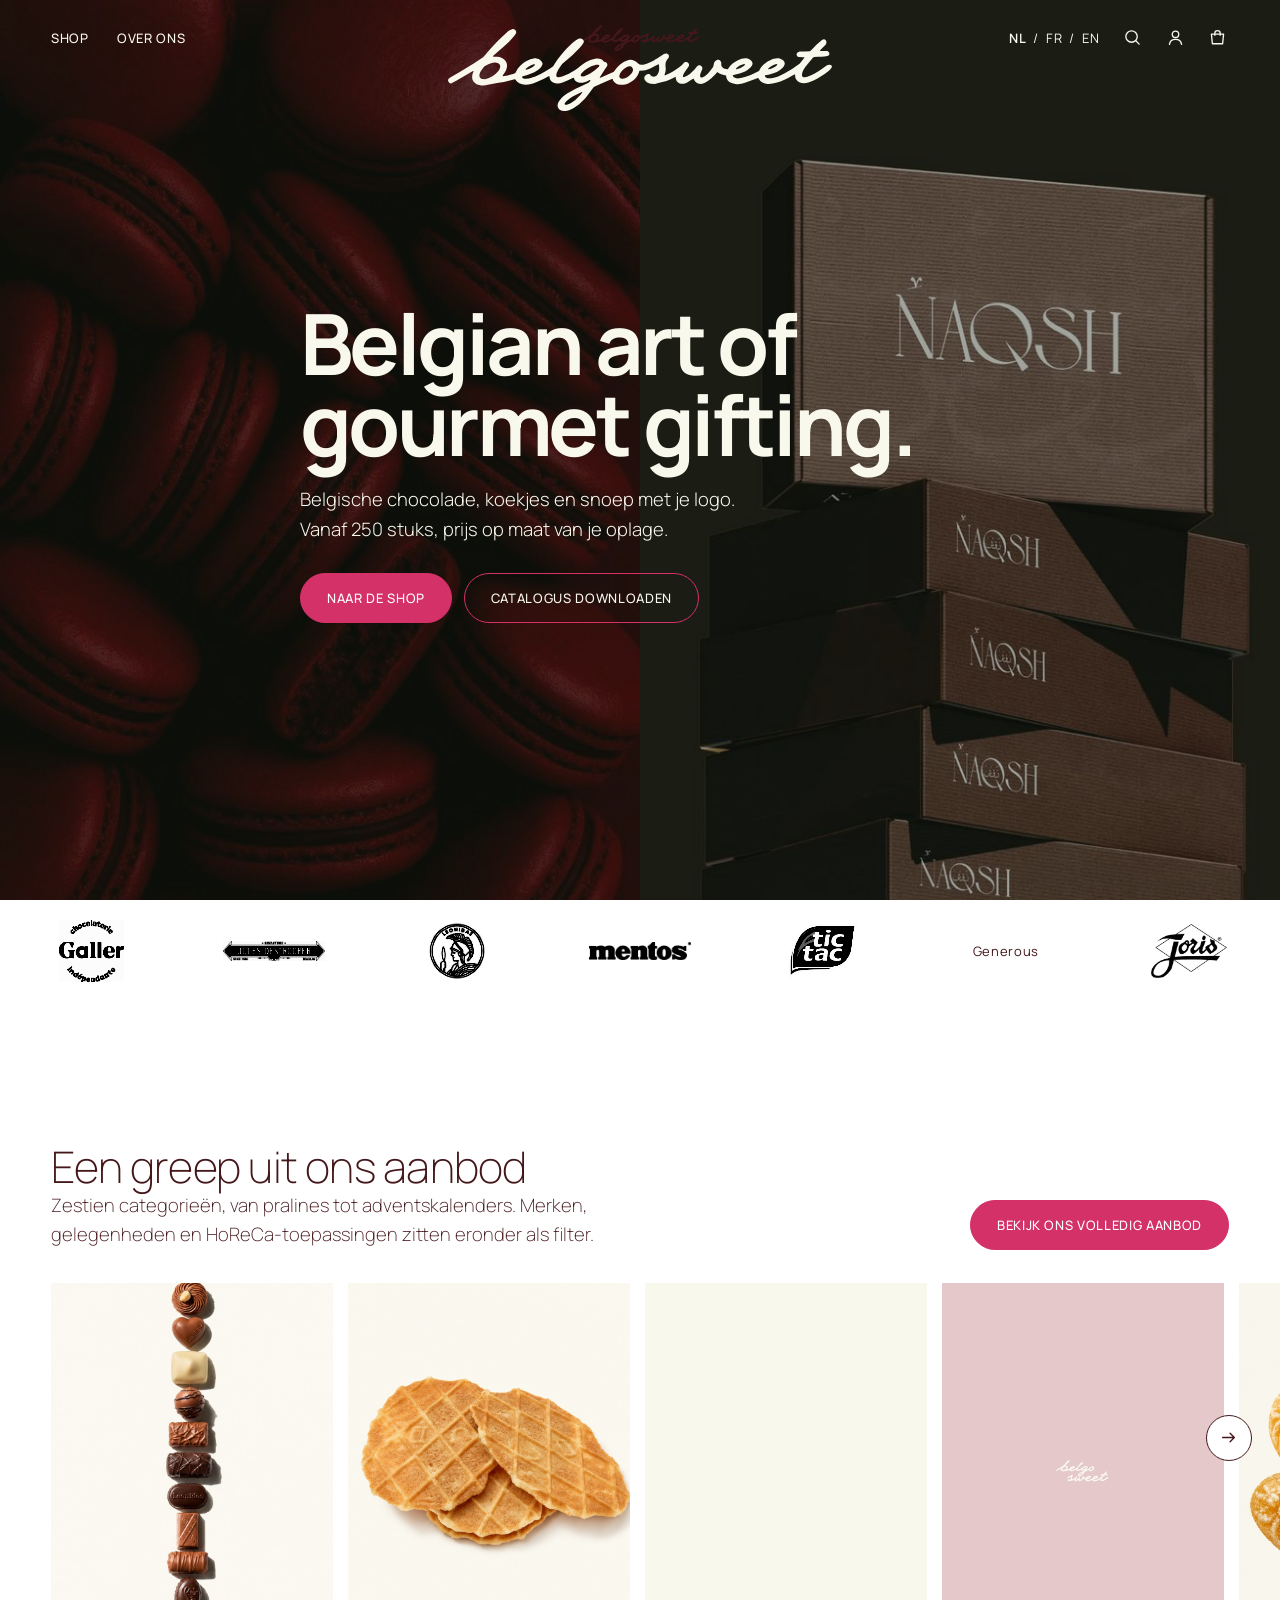
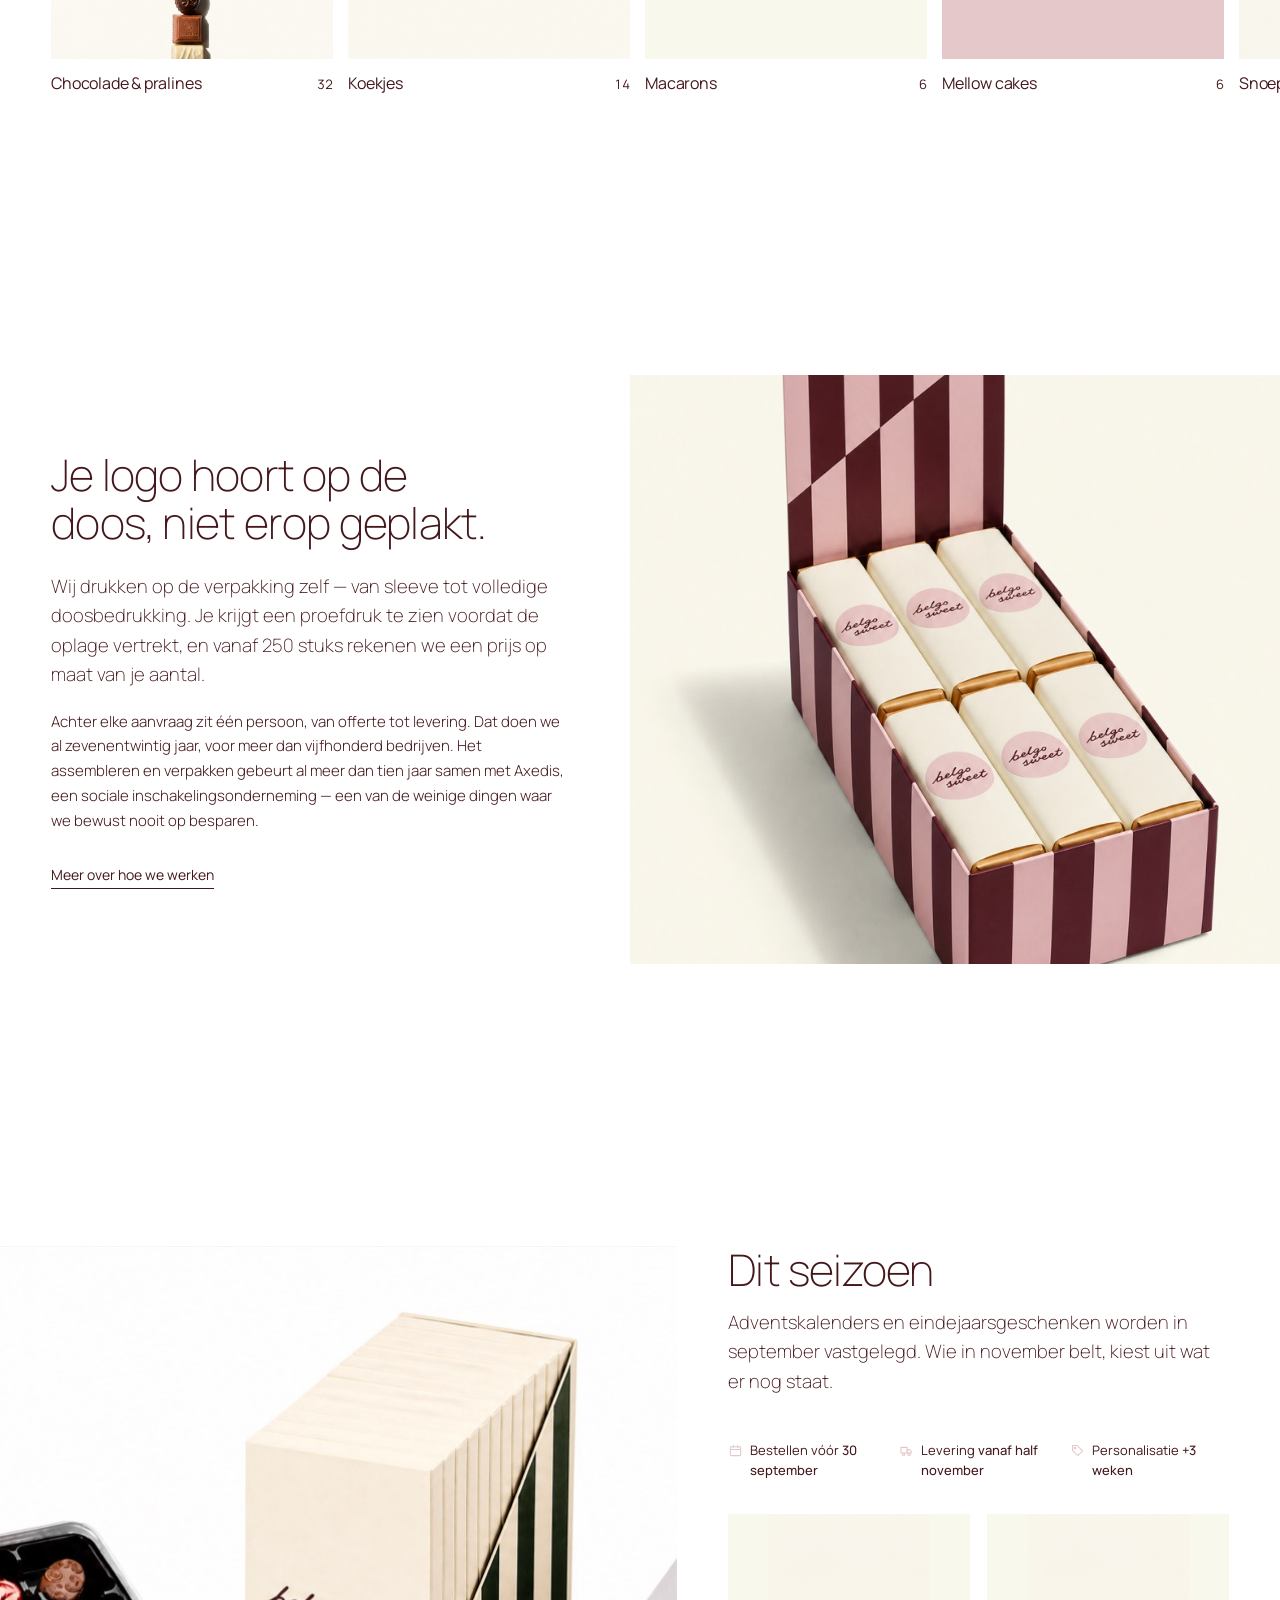
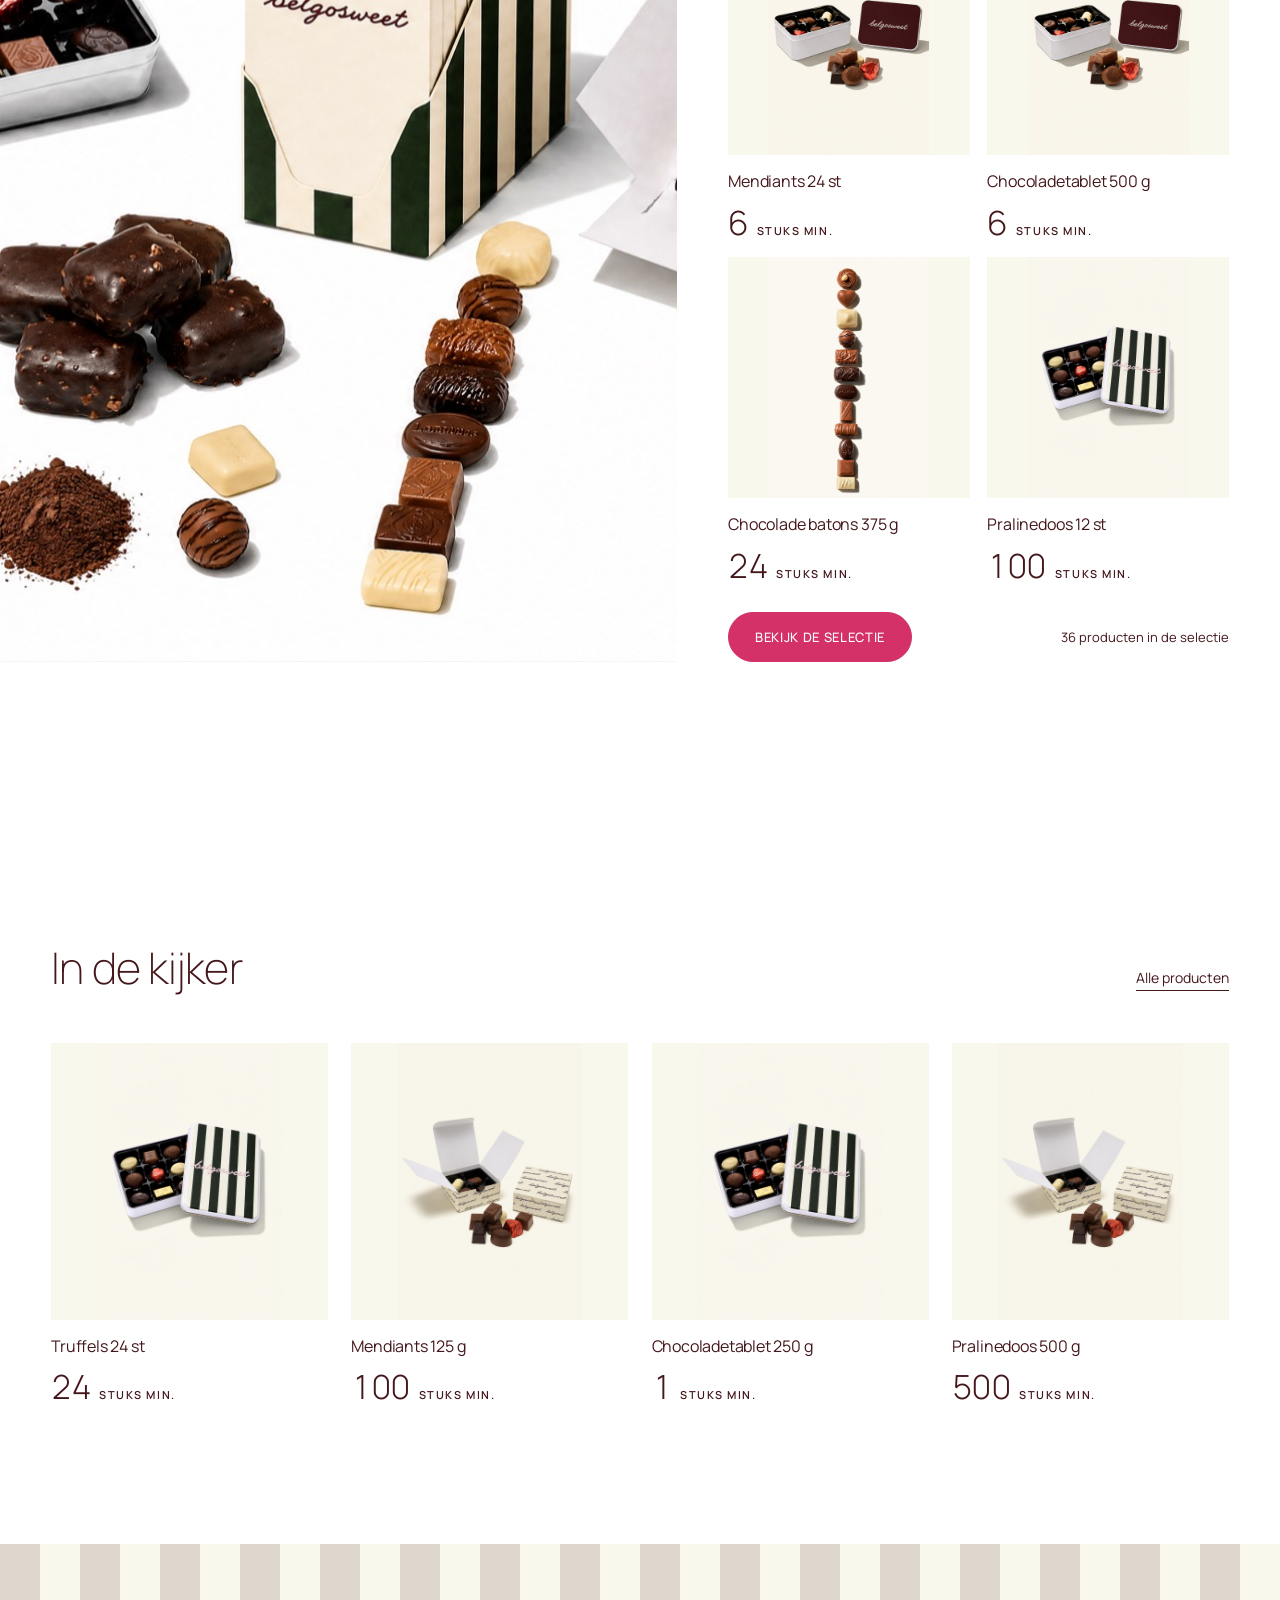
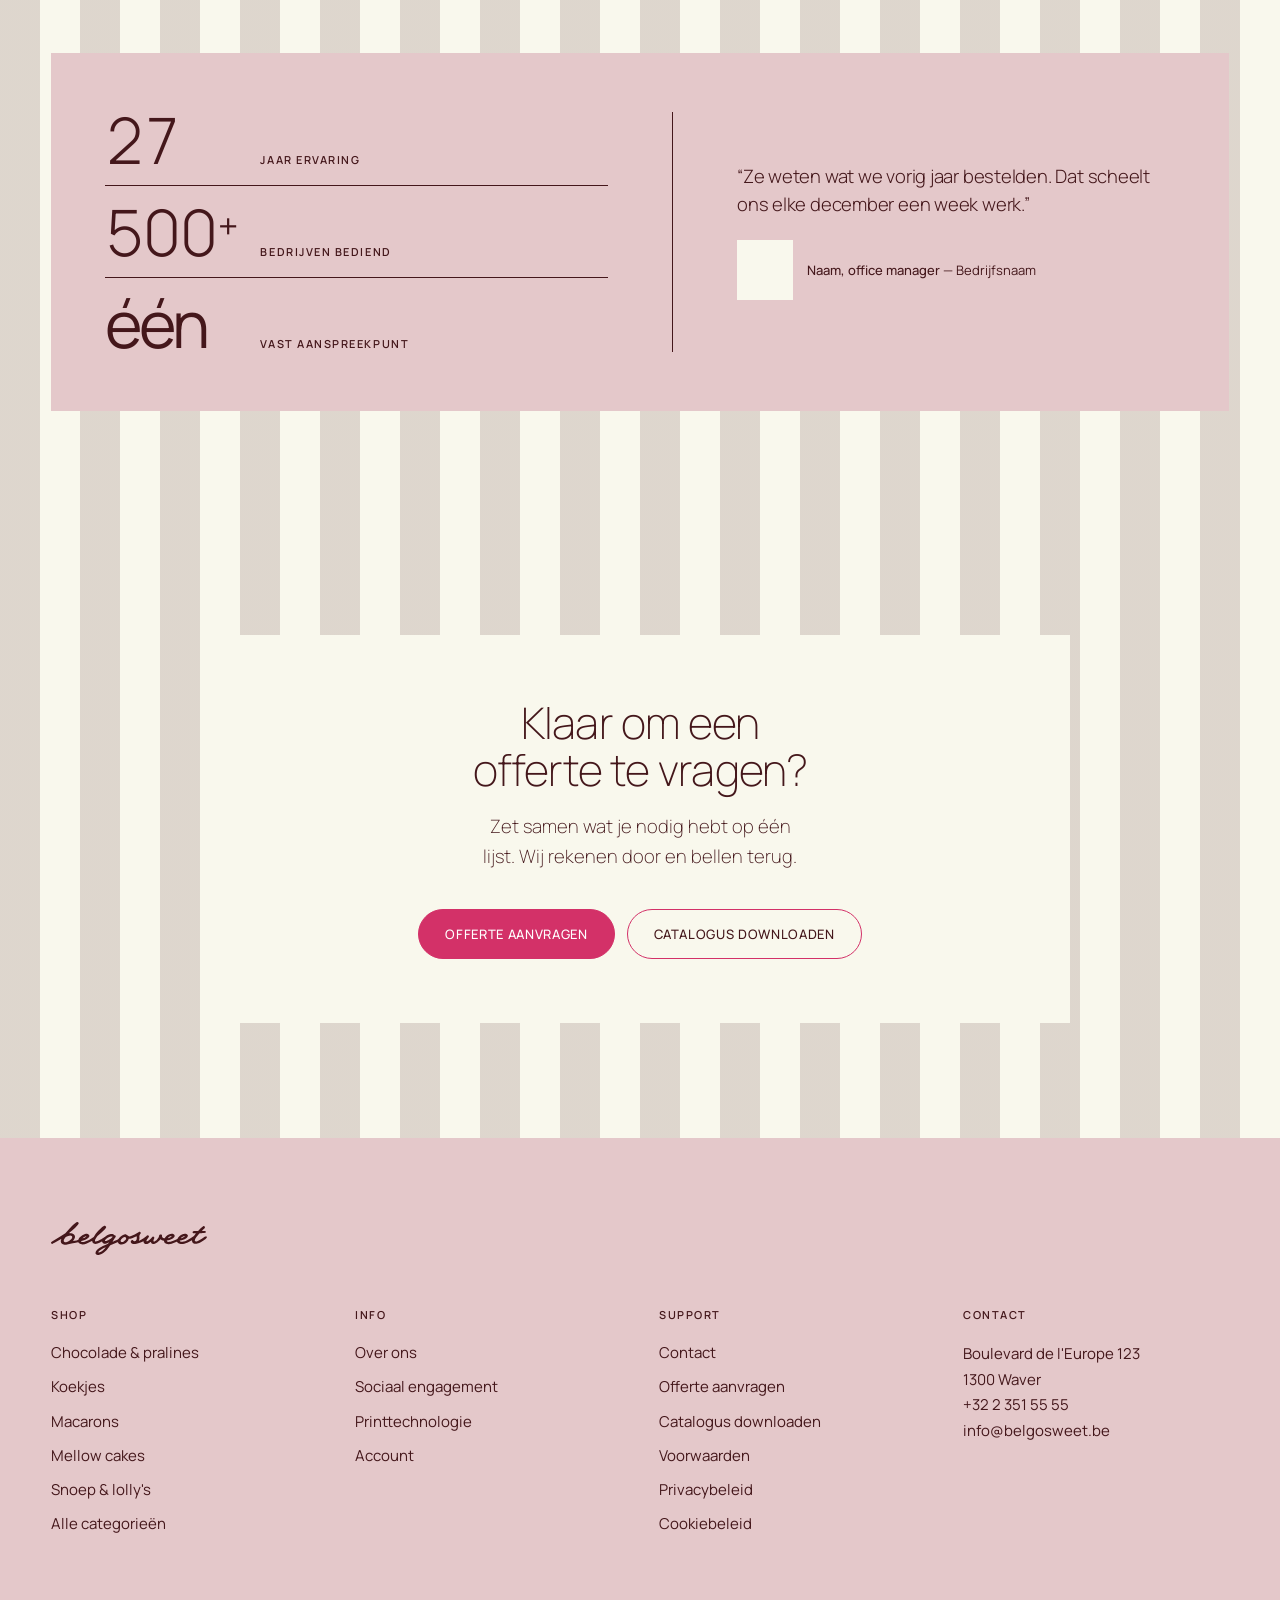
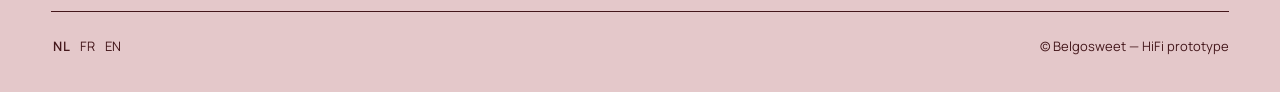
==== commit 6a91cc94: "update" ====
--- a/index.html
+++ b/index.html
@@ -165,10 +165,13 @@
             Adventskalenders en eindejaarsgeschenken worden in september vastgelegd.
             Wie in november belt, kiest uit wat er nog staat.
           </p>
+          <!-- data-icon verwijst naar FACT_ICON in app.js; het icoon wordt
+               daar ingezet zodat de set op één plek staat. Decoratief, dus
+               zonder JavaScript staat er gewoon de regel. -->
           <p class="season-facts">
-            <span>Bestellen vóór <b>30 september</b></span>
-            <span>Levering <b>vanaf half november</b></span>
-            <span>Personalisatie <b>+3 weken</b></span>
+            <span data-icon="calendar">Bestellen vóór <b>30 september</b></span>
+            <span data-icon="truck">Levering <b>vanaf half november</b></span>
+            <span data-icon="tag">Personalisatie <b>+3 weken</b></span>
           </p>
 
           <div class="season-cards" id="home-seasonal-strip"></div>
--- a/styles.css
+++ b/styles.css
@@ -962,11 +962,84 @@
 
 /* De deadline op één regel: bij seizoensgebonden gifting is niet het
    product het nieuws maar wanneer je moet beslissen. */
+/* Drie kolommen naast elkaar, niet één doorlopende regel.
+
+   Op één regel kan niet meer: de drie labels meten samen 647px en de
+   tekstkolom naast het seizoensbeeld is er 595. Dat is niet met een
+   krappere tussenruimte op te lossen — de tekst alleen past al niet, met
+   nul gap ertussen. Het icoon kost daar 69px van; de regel zat daarvóór
+   al op 578 van de 595.
+
+   Dus: elk feit een eigen kolom, en de tekst mag binnen die kolom
+   omlopen. Dat blijft horizontaal — je leest ze naast elkaar, van links
+   naar rechts — en het is bestand tegen een smaller venster, want de
+   kolommen krimpen mee in plaats van dat er een feit onderuit valt.
+
+   Loopt een label om naar twee regels, dan blijft het icoon bij de eerste
+   regel staan en springt de tweede in tot onder de tekst — zie de
+   hangende inspring bij .fact-ico. */
 .season-facts{
-  display:flex; flex-wrap:wrap; gap:6px 22px; margin:26px 0 0;
+  display:grid; grid-template-columns:repeat(3, 1fr);
+  /* Krappe tussenruimte met opzet. Het breedste feit vraagt 199px en de
+     kolom is er (631 - 2 gaps) / 3. Bij 24px gap komt dat op 194 en loopt
+     "Levering vanaf half november" om; bij 15px op 200 en past alles op
+     zijn eigen regel. Op een smaller venster loopt het alsnog om, en dat
+     mag — daar is de kolomvorm juist voor. */
+  gap:12px clamp(12px, 1vw, 16px);
+  margin:26px 0 0;
   font-size:var(--fs-xs); color:var(--ink-3);
 }
+
 .season-facts b{ color:var(--ink); font-weight:500; }
+
+/* ============================================================
+   Iconen bij de feitenregels
+   ------------------------------------------------------------
+   Vier regels op de site dragen hetzelfde soort inhoud: korte, harde
+   gegevens die je scant en niet leest. De seizoensregel op home, de
+   metaregel onder de shop- en categoriekop, en de geruststellingen
+   onder de knop op productdetail. Ze krijgen daarom één behandeling.
+
+   Het icoon geeft elk feit een ankerpunt, zodat je de regel in één blik
+   uit elkaar haalt in plaats van hem woord voor woord door te nemen. Dat
+   werd sinds de haarlijnen eruit gingen belangrijker: die regels stonden
+   eerst tussen strepen en zijn nu vrij op de pagina.
+
+   ROZE, niet donkerrood. BRANDING §2.5 wijst --ink-4 precies hiervoor
+   aan: "enkel lijnen en iconen, nooit tekst". Op wit haalt roze 1,40:1
+   en dat is te weinig om iets te betekenen — wat hier klopt, want de
+   tekst ernaast zegt het al. Het icoon markeert waar een feit begint,
+   het draagt de betekenis niet. Zou het donkerrood zijn, dan stond er
+   naast elke regel iets dat even hard roept als de regel zelf.
+
+   15px en niet groter: het icoon moet onder de x-hoogte van de regel
+   blijven. Wordt het even hoog als de tekst, dan is het geen markering
+   meer maar een tweede element per feit.
+
+   currentColor staat in de SVG en wordt hier gezet; zo erft het icoon
+   het vlak waar het op staat en is er nergens een tweede kleurwaarde. */
+/* Het icoon staat in de TEKSTSTROOM, niet als flex-item ernaast. Dat is
+   geen detail: met display:inline-flex op het item werden de losse tekst
+   en de <b> eromheen twee aparte flex-items, en die braken onafhankelijk
+   van elkaar af — "Bestellen / vóór" naast "30 / september". Als gewone
+   inline-inhoud loopt het label af als één zin, precies zoals het hoort.
+
+   De negatieve text-indent met dezelfde padding-left geeft een hangende
+   inspring: de eerste regel begint bij het icoon, elke volgende regel
+   lijnt uit onder de TEKST in plaats van onder het icoon. 15px icoon plus
+   7px marge is 22px, en dat is dus ook de inspring. */
+.season-facts span,
+.cat-hero-facts span,
+.trust-row span{ padding-left:22px; text-indent:-22px; }
+.fact-ico{
+  display:inline-block;
+  width:15px; height:15px;
+  margin-right:7px;
+  /* Optisch op de regel: het vierkant van een icoon staat hoger dan de
+     x-hoogte van de letters ernaast. */
+  vertical-align:-0.2em;
+  color:var(--ink-4);
+}
 
 .season-cards{
   display:grid; grid-template-columns:repeat(2, 1fr);
@@ -1303,6 +1376,43 @@
   height:calc(var(--logo-h) * var(--logo-scale, 1));
   object-fit:contain; object-position:center;
   mix-blend-mode:multiply;
+  /* --- Zwart, geen merkkleur ---
+     De aangeleverde logo's staan in hun eigen merkkleur: Mentos-blauw,
+     Tic Tac-groen, Leonidas-marine. Zes vreemde kleuren naast elkaar zijn
+     op een pagina van crème en donkerrood het luidste wat er staat, en
+     deze band is een voetnoot onder de hero. Ze staan er nu zwart.
+
+     Er is geen tweede set bestanden voor nodig; dit is één filterregel.
+     De volgorde is wel bepalend, en brightness(0) — de voor de hand
+     liggende manier om iets zwart te maken — kan hier NIET. Vier van de
+     zes bestanden hebben geen transparantie: hun witte kader zit in de
+     pixels. brightness(0) maakt dat wit óók zwart en je houdt zes zwarte
+     rechthoeken over.
+
+     Ook contrast() kan het niet. Dat spreidt om 0.5 heen: donker wordt
+     donkerder, maar alles bóven het midden wordt juist lichter. Dat sloopt
+     lijnwerk. Het Leonidas-medaillon is fijne lijnen die bij het
+     verkleinen naar 65px uitmiddelen tot lichtgrijs — gemeten op de echte
+     weergavemaat: 0,7% donkere pixels tegen 26% middentoon. contrast()
+     duwt die 26% naar wit en dan is het logo wég.
+
+     Wat wél werkt is invert-brightness-invert:
+       grayscale(1)  haalt de kleur eruit; alles wordt een grijswaarde.
+       invert(1)     wit wordt 0, zwart wordt 1.
+       brightness(3) vermenigvuldigt. 0 blijft 0 — puur wit blijft dus
+                     exact wit — en al het andere loopt naar 1.
+       invert(1)     terug. Alles behalve wit is nu veel donkerder.
+
+     Dat is een vermenigvuldiging in plaats van een spreiding: het laat
+     wit met rust (multiply laat het daardoor nog steeds verdwijnen tegen
+     de band) en trekt élke andere toon naar zwart, hoe licht ook. Zo
+     wordt Mentos-blauw zwart én blijft het lijnwerk van Leonidas staan.
+
+     Merklogo's vallen buiten BRANDING.md §2 (het zijn andermans
+     merktekens, geen tekst van ons), dus dit zwart is geen zevende
+     kleur in het palet. Elders op de site bestaat zwart niet: het
+     donkerste dat de site tekent is donkergroen. */
+  filter:grayscale(1) invert(1) brightness(3) invert(1);
   transition:transform .4s var(--ease);
 }
 .brand-band-inner a:hover .brand-logo,
@@ -2078,9 +2188,21 @@
    elkaar, met één regel van 13px ertussen. Allebei weg; de regel hangt
    nu gewoon onder de titel. */
 .cat-hero-facts{
-  display:flex; flex-wrap:wrap; gap:6px 22px;
+  display:flex; flex-wrap:wrap; gap:9px 22px;
   margin:20px 0 0;
   font-size:var(--fs-xs); color:var(--ink-3);
+}
+/* Shop staat op de volle bladspiegel en houdt zijn vier feiten op één
+   regel. De categoriehero heeft een beeldkolom ernaast en houdt er 577px
+   over, terwijl vier feiten mét icoon er 655 vragen. Daar loopt de regel
+   dus om — en 3+1 leest als een ongeluk. Twee bij twee leest als een blok.
+
+   max-content en niet 1fr: de kolommen moeten om de tekst heen sluiten,
+   anders staat "15 uit voorraad" op een halve hero-breedte met een gat
+   erachter. */
+.cat-hero:not(.plain) .cat-hero-facts{
+  display:grid; grid-template-columns:repeat(2, max-content);
+  gap:9px clamp(20px, 2.4vw, 34px);
 }
 .cat-hero-facts b{ color:var(--ink); font-weight:500; }
 
@@ -2364,7 +2486,15 @@
 /* Drie geruststellingen op één regel, elk in een eigen roze kadertje en
    het geheel onder een roze lijn: vier lijnen om zes woorden heen. Nu
    drie stukjes kapitaal met ruimte ertussen. */
-.trust-row{ display:flex; gap:clamp(18px, 2.4vw, 34px); flex-wrap:wrap; margin-top:26px; }
+/* Twee bij twee, om dezelfde reden als bij de categoriehero: de kolom naast
+   het productbeeld is 558px en vier geruststellingen mét icoon vragen er
+   634. Als flexregel liep dat om naar 3+1, met de volle gap van 34px als
+   regelafstand — een losse regel onderaan met een gat erboven. */
+.trust-row{
+  display:grid; grid-template-columns:repeat(2, max-content);
+  gap:12px clamp(20px, 2.4vw, 34px);
+  margin-top:26px;
+}
 .trust-row span{ font-size:var(--fs-label); text-transform:uppercase; letter-spacing:var(--tr-ui); color:var(--ink); }
 
 /* accordion — productinfo gebundeld i.p.v. één lange lap tekst */
@@ -2597,6 +2727,9 @@
   .hero-facts{ gap:18px; font-size:var(--fs-xs); }
   .scroll-cue{ display:none; }
   .season-media .ph{ aspect-ratio:4/3; }
+  /* Drie kolommen van een derde telefoonbreedte is per feit nog geen
+     honderd pixel; dan wordt elk label vier regels hoog. Onder elkaar. */
+  .season-facts{ grid-template-columns:1fr; gap:9px; }
   .brand-band-inner{ grid-template-columns:repeat(2,1fr); row-gap:14px; }
   /* Twee kolommen op telefoon: de cel is nu breed genoeg om het logo
      wat groter te zetten dan op de krappe kolommen daarboven. */
@@ -2660,6 +2793,9 @@
   /* Gestapeld: beeld boven, kop eronder. Nog lager, want op mobiel
      telt elke pixel voor het eerste product. */
   .cat-hero{ grid-template-columns:1fr; }
+  /* Gestapeld is de kolom weer volle breedte; het blok van twee bij twee
+     mag dan terug naar de gewone omloopregel. */
+  .cat-hero:not(.plain) .cat-hero-facts{ display:flex; }
   .cat-hero-media .ph{ min-height:0; aspect-ratio:16/9; }
   .cat-hero-body{ padding:20px 0 22px; }
 
@@ -2682,6 +2818,9 @@
 }
 
 @media (max-width: 560px){
+  /* max-content-kolommen kunnen hier niet meer naast elkaar: twee labels in
+     kapitalen zijn samen breder dan de telefoon. Onder elkaar dus. */
+  .trust-row{ grid-template-columns:1fr; }
   .grid.cols-2, .grid.cols-3, .grid.cols-4, .grid.cols-5, .grid.cols-6{ grid-template-columns:1fr; }
   .brand-row{ grid-template-columns:repeat(3,1fr); }
   /* op telefoon blijft het grid 2-koloms: 1 kolom maakt de lijst eindeloos */
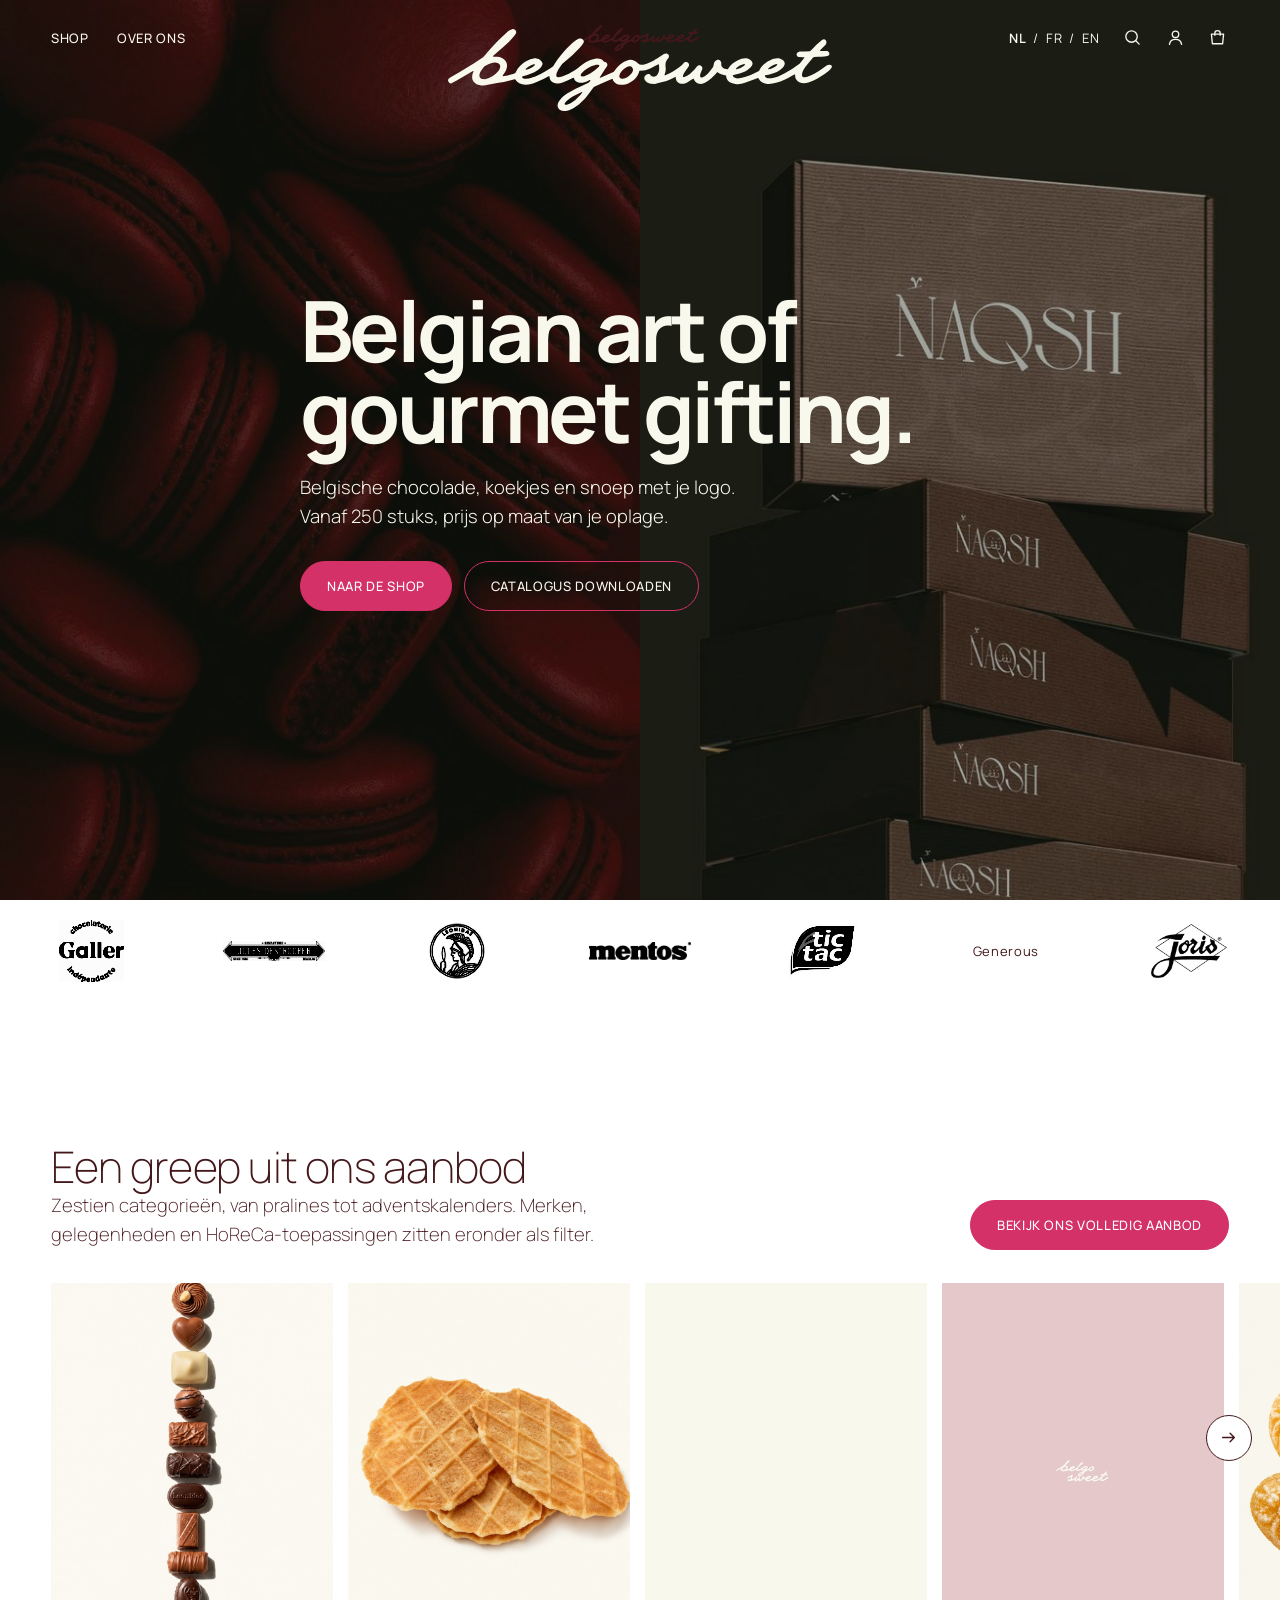
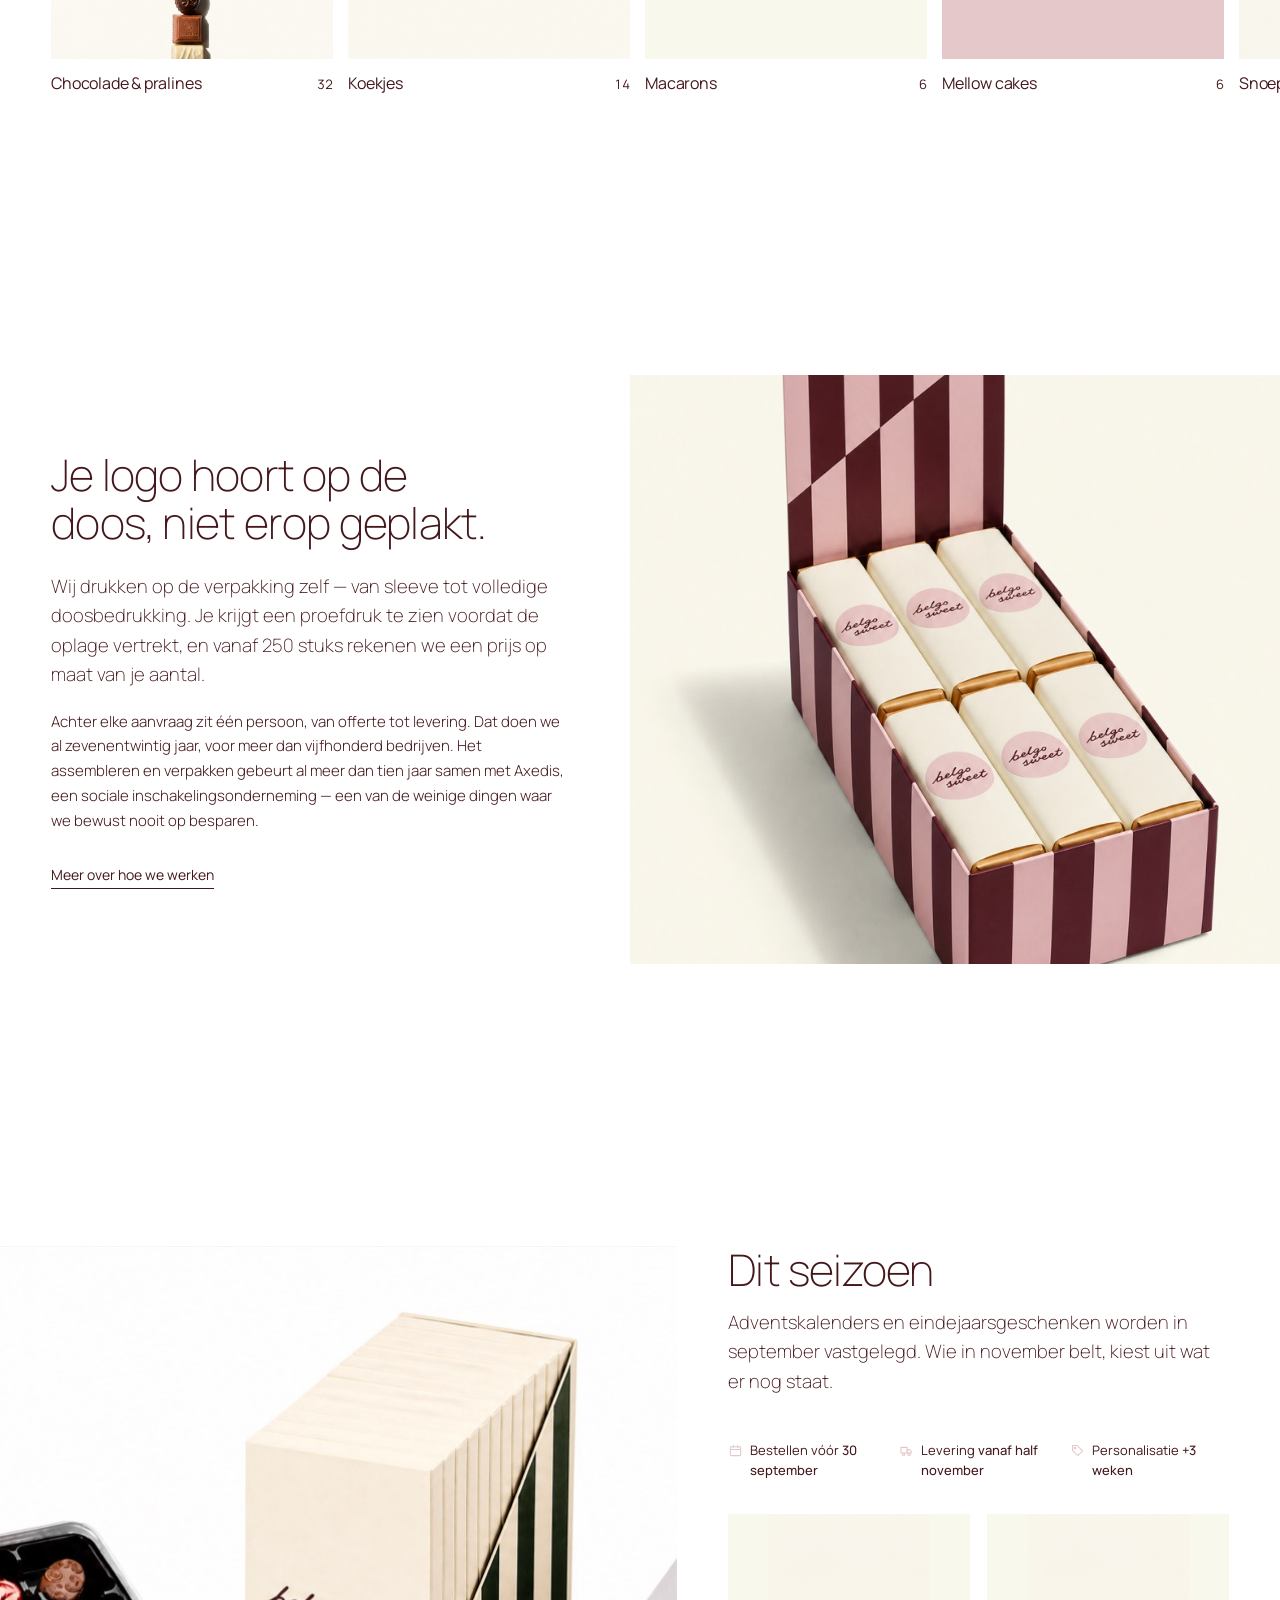
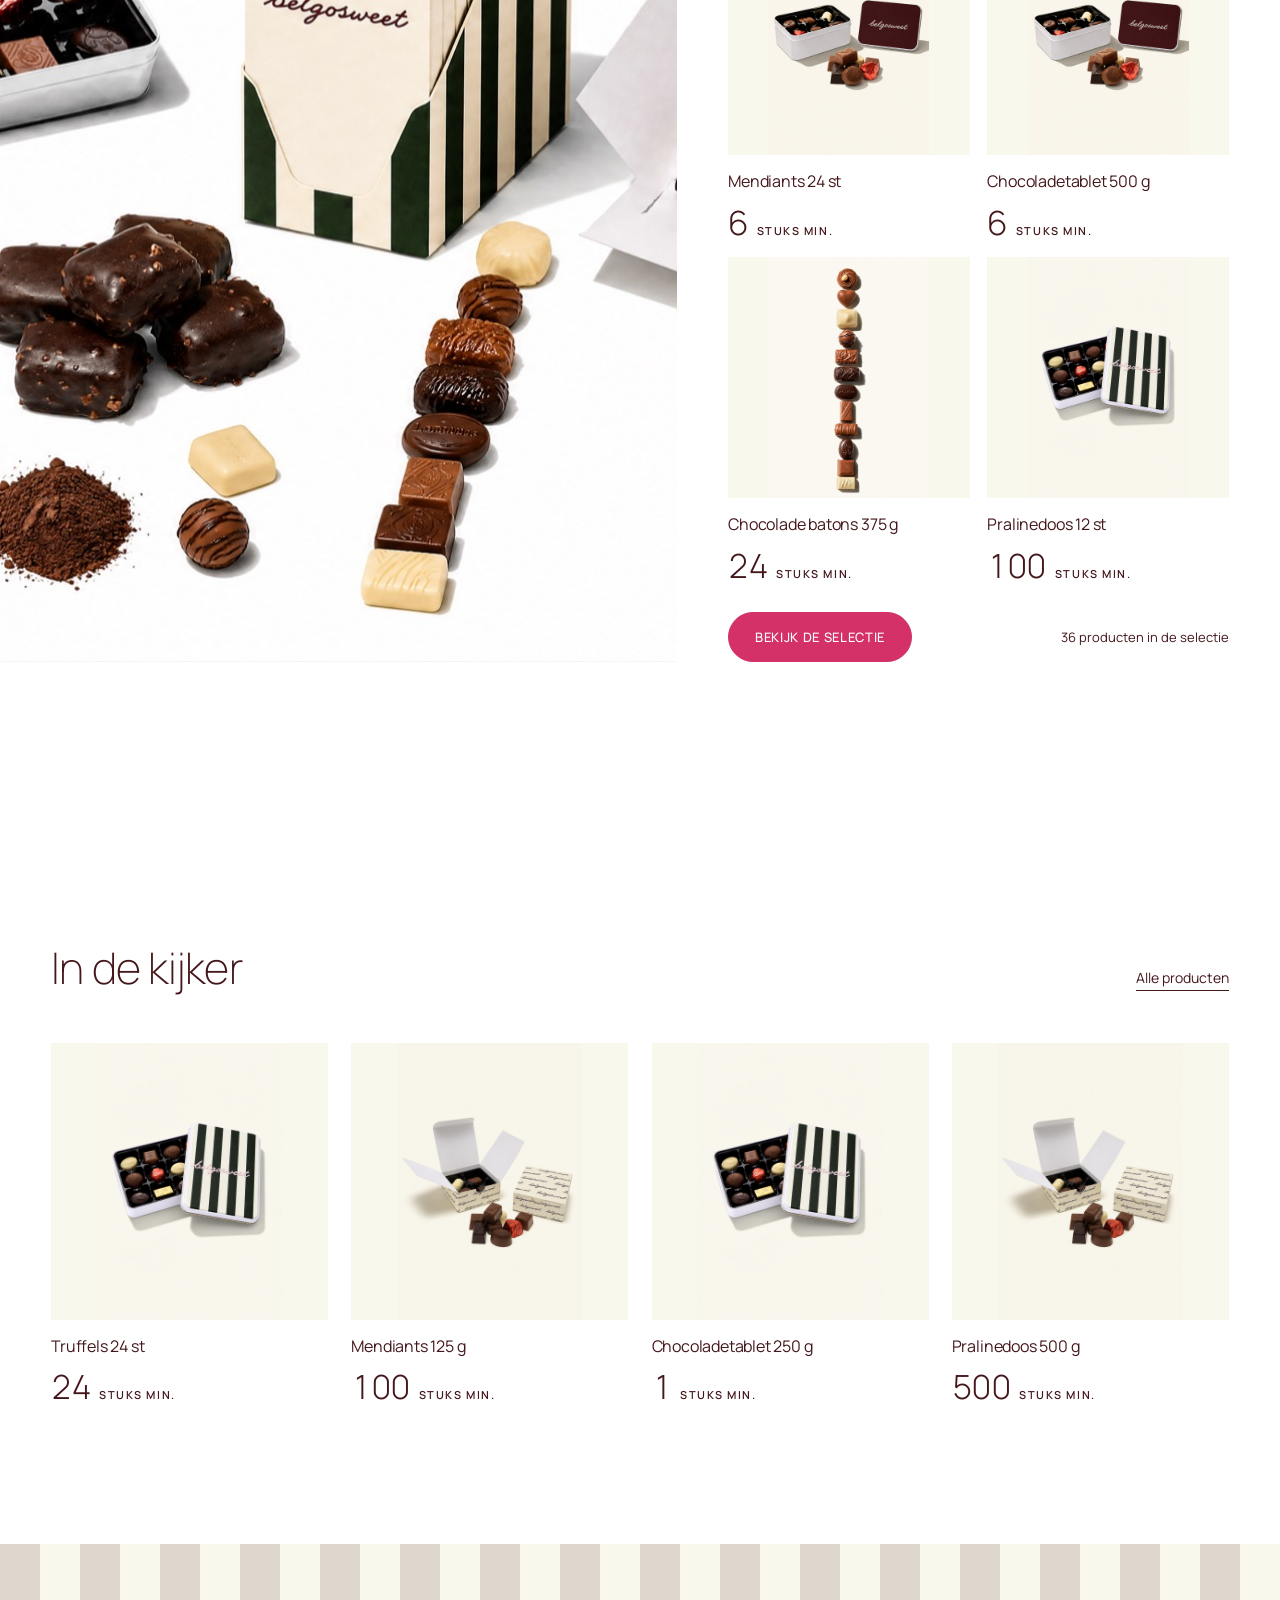
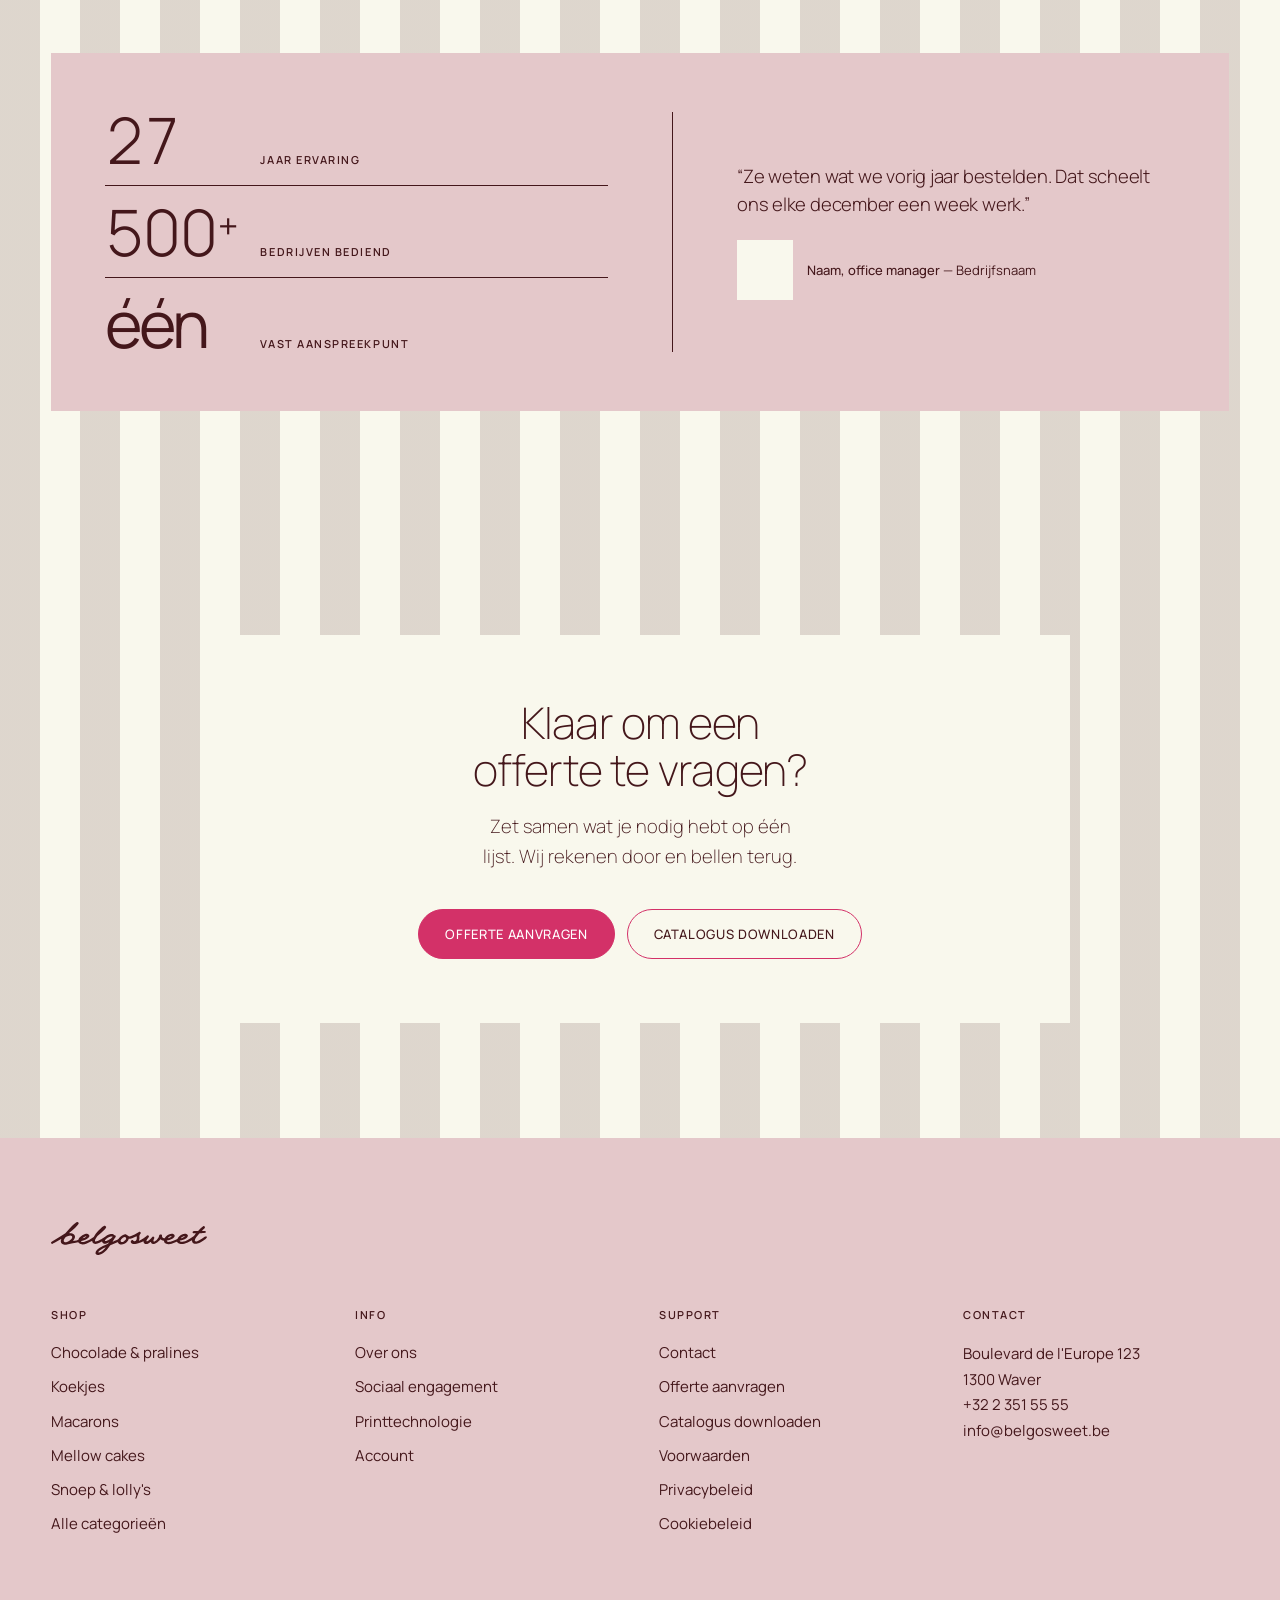
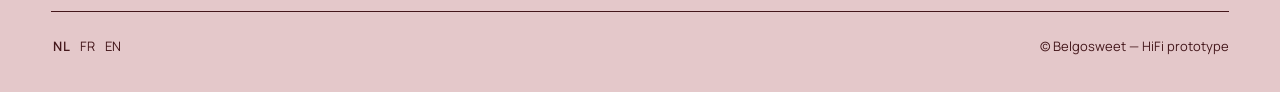
==== commit 8ec5ecfa: "over ons" ====
--- a/index.html
+++ b/index.html
@@ -22,7 +22,7 @@
        Het woordmerk krimpt bij het scrollen naar de headermaat; app.js
        wisselt op dat punt dit crème-exemplaar om voor het donkerrode in
        de header, die op datzelfde moment wit wordt. -->
-  <section class="hero-full">good,
+  <section class="hero-full">
     <div class="hero-media" aria-hidden="true">
       <div class="hero-shot">
         <img src="assets/img/hero-rechts.jpg" alt="" loading="eager" decoding="async">
--- a/styles.css
+++ b/styles.css
@@ -1488,29 +1488,42 @@
 /* ============================================================
    OVER ONS
    ------------------------------------------------------------
-   De enige pagina die van de klant uitdrukkelijk een "wow" moest
-   krijgen. Toen deze sectie geschreven werd lagen kleur en
-   fotografie nog buiten de fase en moest het van compositie,
-   typografie en beweging komen. Allebei zijn er intussen: het
-   palet staat vast en er is beeldmateriaal. De pagina is daarop
-   herzien.
-
-   Wat er mis was: acht witte secties onder elkaar met een roze
-   haarlijn ertussen. Dat is geen ritme maar een lijst, en het is
-   precies wat BRANDING.md §2.6 verbiedt — kleur hoort in grote
-   vlakken, niet in versieringen. Elk beeldvlak stond bovendien
-   leeg terwijl de home al met foto's werkt; de pagina die moest
-   laten zien wie Belgosweet is, liet niets zien.
-
-   De pagina wisselt nu van vlak: crème, wit, crème, wit, roze,
-   wit, crème, wit — nooit twee gekleurde na elkaar, wit ertussen,
-   zoals §2.6 het voorschrijft. De haarlijnen tussen de secties
-   zijn daarmee overbodig geworden en weg; wat een sectie afbakent
-   is nu het vlak zelf.
-
-   Bewust drie bewegingen en niet meer: parallax op de hero-opname,
-   een lijn die zich vult in de tijdlijn, en secties die bij het in
-   beeld komen opklaren.
+   De pagina houdt drie onderdelen over die werken — de tijdlijn,
+   het team en Axedis — en is verder teruggebracht tot wat ze
+   dragen. Wat eruit ging en waarom:
+
+   • De split-hero met een productopname ernaast. Dat beeld
+     bewees niets: het is een doos met een strik, op de pagina
+     die over de mensen erachter gaat. Een sfeerbeeld naast een
+     belofte is decoratie, en decoratie is precies wat een
+     "over ons" ongeloofwaardig maakt. De hero is nu typografie
+     op crème, met het verhaal er direct onder in twee kolommen.
+
+   • De kop "Van één bestelwagen naar vijfhonderd bedrijven."
+     Een groeicijfer als kop belooft een succesverhaal en niet
+     een bedrijf; bovendien stond dezelfde bestelwagen een sectie
+     lager in de tijdlijn. Het verhaal heeft nu geen eigen kop
+     meer nodig — de H1 erboven is de kop.
+
+   • De panoramafoto onder het verhaal. Volle bladspiegel, 2:1,
+     en zonder enig verband met de alinea erboven.
+
+   • Het cijferregister op de patroonband. Het was een kopie van
+     de bewijsband op de home, en op deze pagina zei het niets
+     wat de tijdlijn er niet beter zegt: die eindigt op "Meer dan
+     500 bedrijven" en heeft de jaartallen erbij. Twee keer
+     dezelfde cijfers op één pagina maakt ze allebei zwakker.
+
+   • De nieuwsbriefstrook. Een los formulier tussen het contact
+     en de footer, zonder aanleiding.
+
+   Ritme van de vlakken, nooit twee gekleurde na elkaar:
+   crème (opening) → wit (tijdlijn) → roze (team) → wit (Axedis)
+   → crème (contact).
+
+   Twee bewegingen: een lijn die zich vult in de tijdlijn, en
+   secties die opklaren bij het in beeld komen. De parallax is
+   met de hero-opname vervallen.
    ============================================================ */
 
 /* --- Onthullen bij scrollen ---
@@ -1527,168 +1540,100 @@
 }
 
 /* --- Het vlak onder een sectie ---
-   Eén klasse voor alle gekleurde banden op deze pagina. Crème is de
-   standaard; het team zet hem hieronder om naar roze. De band loopt
-   over de volle vensterbreedte en de .wrap-wide erbinnen houdt de
-   inhoud op de bladspiegel — dat is het verschil tussen "een sectie
-   met een achtergrondje" en "een vlak waar de pagina op staat". */
+   Eén klasse voor de gekleurde banden. Crème is de standaard; het
+   team zet hem om naar roze. De band loopt over de volle
+   vensterbreedte en de .wrap-wide erbinnen houdt de inhoud op de
+   bladspiegel — dat is het verschil tussen "een sectie met een
+   achtergrondje" en "een vlak waar de pagina op staat". */
 .ab-band{ background:var(--surface); padding:var(--section-y) 0; }
 
 /* ============================================================
-   Hero — lichte split
+   Opening — kop en verhaal op één crème vlak
    ------------------------------------------------------------
-   De home draagt de donkere hero. Die hier herhalen zou de pagina
-   twee keer laten beginnen, en de sluier die daar nodig is om tekst
-   op beeld leesbaar te houden heeft deze pagina helemaal niet nodig:
-   de kop staat op een crème vlak en het beeld staat ernaast.
-
-   Verhouding 1 : 0.86 in het voordeel van de TEKST. Op de home is de
-   split andersom (1 : 1.15, beeld groter) omdat daar het beeld het
-   argument is; hier is de kop het argument en bewijst het beeld hem
-   pas daarna. Gelijke helften laten een split besluiteloos ogen, dus
-   één van de twee moet winnen — en op deze pagina is dat de zin.
-   ============================================================ */
-
-.ab-hero{
+   Geen beeld. Er is geen opname van Waver, van de werkplaats of
+   van de mensen; wat er wél is, is verpakking, en die hoort op de
+   home en in de shop. Een productfoto naast "wij weten wat er in
+   het pakje moet" bewijst die zin niet, hij illustreert hem — en
+   dat is het verschil tussen een pagina die iets zegt en een
+   pagina die iets etaleert.
+
+   Wat de opening in plaats daarvan draagt is maat: een kop van
+   --fs-display over drie regels, met lucht eromheen en het
+   verhaal er meteen onder. Zodra er een echte opname van het huis
+   of het team is, hoort die hier — niet eerder.
+
+   De kop staat in EXTRA LIGHT en niet in het vette van h1.display.
+   Dat is een bewuste uitzondering op de regel in het hoofd van dit
+   bestand: het ene zware element van de site is de hero van de
+   home. Deze pagina opent zachter, en op een pagina die over
+   mensen gaat is dat het juiste volume.
+   ============================================================ */
+
+.ab-open{
   background:var(--surface);
-  overflow:hidden;              /* de parallax mag niet buiten de sectie */
-}
-.ab-hero-inner{
-  display:grid;
-  grid-template-columns:minmax(0, 1fr) minmax(0, 0.86fr);
-  gap:clamp(30px, 4.5vw, 84px);
-  align-items:center;
-  min-height:min(84svh, 780px);
-}
-
-/* Padding-block op de TEKST en niet op de sectie: zo loopt het beeld
-   van boven- tot onderrand door en houdt alleen de kop lucht. Dat is
-   wat de split een spread maakt in plaats van twee blokken naast
-   elkaar. */
-.ab-hero-body{ padding-block:clamp(48px, 8vh, 104px); }
-.ab-hero-body .display{ max-width:14ch; margin:0; }
-.ab-hero-sub{
-  margin:clamp(18px, 2.4vw, 30px) 0 0;
+  padding:clamp(72px, 9vw, 150px) 0 var(--section-y);
+}
+/* Overschrijft h1.display uit het hoofd van dit bestand. Bij 200 gaat
+   de letterafstand OMHOOG (minder negatief): dunne stokken op krappe
+   afstand lopen optisch in elkaar over. Zie de toelichting bij
+   .display.
+
+   De max-width staat op de H1 zelf en niet op de doos eromheen. `ch`
+   rekent af tegen de font-size van het element waar het op staat: op
+   de doos is dat 16px en werd de kop tot een kolom van 230px geknepen,
+   op de kop zelf is het de displaymaat en klopt de regelmaat. */
+.ab-open-head h1{
+  font-size:var(--fs-display);
+  font-weight:200;
+  line-height:1.02;
+  letter-spacing:var(--tr-tight);
+  margin:0;
+  max-width:15ch;
+}
+.ab-open-sub{
+  margin:clamp(20px, 2.6vw, 34px) 0 0;
   font-size:var(--fs-lede);
   font-weight:200;
   line-height:1.6;
   color:var(--ink-2);
-  max-width:38ch;
+  max-width:46ch;
   text-wrap:pretty;
 }
 
-/* Rechterrand van de pagina af, precies zoals .usp-split-media op de
-   home. Dezelfde ingreep, dus dezelfde maat: één gutter negatief. Tot
-   1600px raakt het beeld daarmee de vensterrand; daarboven stopt het
-   op de rand van de bladspiegel, en breder dan de bladspiegel bestaat
-   er op deze site niets. */
-.ab-hero-media{
-  position:relative;
-  align-self:stretch;
-  overflow:hidden;
-  background:var(--band-pink);   /* grond zolang de foto laadt */
-  margin-right:calc(-1 * var(--gutter));
-  min-height:clamp(420px, 52vw, 780px);
-}
-
-/* Het beeld staat OVERHOOG in zijn doos: 140% hoog en 10% omhoog
-   geschoven. app.js verschuift het bij het scrollen over ongeveer een
-   zevende van de sectiehoogte, en die speling moet er aan allebei de
-   kanten zijn — anders schuift er een rand in beeld op het moment dat
-   de beweging juist onzichtbaar hoort te zijn.
-
-   Geen transition: app.js zet de transform per frame. Een overgang van
-   .8s eroverheen (zoals .ph.has-img > img die heeft) maakt van een
-   parallax een slepende vertraging. Vandaar ook een gewone <img> hier
-   en geen .ph — het beeldvlak van de site heeft die overgang, en dit
-   beeld hoort hem niet te krijgen. */
-.ab-hero-media img{
-  position:absolute; left:0; top:-10%;
-  width:100%; height:140%;
-  object-fit:cover;
-  will-change:transform;
-}
-
-/* ============================================================
-   Statement + register
-   ------------------------------------------------------------
-   De vraag links, het antwoord in cijfers rechts. Hetzelfde
-   .usp-facts-component als in de bewijsband op de home, maar op een
-   ander vlak: daar op vol roze, hier op wit. De haarlijnen staan in
-   donkerrood en halen op allebei ruim de norm.
-
-   Waarom het register hier mag terugkomen: op de home is het bewijs
-   onderaan een verkooppagina, hier is het de inhoud zelf. Dat is de
-   ene plek waar herhaling geen herhaling is.
-   ============================================================ */
-
-.ab-proof{ padding:var(--section-y) 0; }
-.ab-proof-grid{
-  display:grid;
-  grid-template-columns:minmax(0, 1fr) minmax(0, 0.9fr);
-  gap:clamp(34px, 6vw, 96px);
-  align-items:start;
-}
-.ab-statement{
-  margin:0; max-width:22ch;
-  font-size:var(--fs-head);
-  font-weight:200;
-  line-height:1.18; letter-spacing:var(--tr-head); color:var(--ink);
-  text-wrap:balance;
-}
-
-/* ============================================================
-   Verhaal — crème band
-   ============================================================ */
-
-/* Drie kolommen: kop, opening, vervolg. Met twee kolommen liep de tekst
-   op 52ch dood halverwege de bladspiegel en bleef er rechts een derde van
-   de band leeg — op 1440px leest die maat als een fout en niet als lucht.
-   Drie kolommen vullen de breedte én leveren de trap in maat die de tekst
-   toch al had: de opening staat groter dan het vervolg. */
+/* De haarlijn tussen de kop en het verhaal is de enige op de pagina.
+   Ze staat in donkerrood en niet in --rule: roze op crème is 1,47:1 en
+   fluistert daar zó zacht dat de scheiding niet aankomt. Een lijn die
+   je moet zoeken kun je beter weglaten. */
 .ab-story{
-  display:grid; grid-template-columns:0.95fr 1fr 1fr;
+  margin-top:clamp(48px, 6vw, 96px);
+  padding-top:clamp(40px, 4.6vw, 68px);
+  border-top:1px solid var(--ink);
+  display:grid; grid-template-columns:1fr 1fr;
   gap:clamp(28px, 5vw, 80px); align-items:start;
 }
-
-/* De eerste alinea zakt een trap MINDER dan de rest: hij draagt de
-   opening van het verhaal. Het onderscheid loopt via maat, niet via
-   kleur — allebei staan ze gewoon in donkerrood. */
-.ab-story-lead{
-  font-size:var(--fs-lede);
-  font-weight:200;
-  line-height:1.55;
-  color:var(--ink);
-  max-width:46ch;
-  margin-bottom:clamp(16px, 1.8vw, 24px);
-  text-wrap:pretty;
-}
+/* De lede is elders in de site op 52ch gezet omdat hij daar over de
+   volle bladspiegel loopt. Hier IS de kolom de maat, dus de
+   begrenzing moet eraf — anders staat er rechts in de kolom een
+   tweede gat. */
+.ab-story .lede{ max-width:none; margin:0; }
 .ab-story-col p{
   font-size:var(--fs-body-2); font-weight:300; line-height:1.7;
-  color:var(--ink-2); max-width:52ch;
-}
-
-/* Het beeld staat ONDER de tekst en over de volle breedte van de band,
-   niet ernaast. Het verhaal is een alinea, geen split; een kolom beeld
-   ernaast zou de tekst tot een bijschrift maken. 2:1 en niet 16:9: bij
-   een liggende opname over de volle bladspiegel is dat het verschil
-   tussen "een foto" en "een panorama", en een panorama sluit een band
-   af waar een foto er middenin blijft hangen. Verder dan 2:1 kan niet —
-   de bronopname is 3:2 en dan snijdt de crop door het onderwerp.
-
-   De opname zelf staat op een crème ondergrond, net als deze band. Dat
-   is geen toeval maar de reden dat juist DEZE foto hier staat: een
-   opname op wit zou als een los wit vlakje op de band liggen. */
-.ab-story-figure{ margin:clamp(44px, 6vw, 96px) 0 0; }
-.ab-story-figure .ph{
-  aspect-ratio:2/1; min-height:0; border:none;
-  background-color:var(--band-pink);
-}
-.ab-story-figure figcaption{
-  margin-top:14px;
-  font-size:var(--fs-xs); font-weight:300; color:var(--ink-3);
-  letter-spacing:var(--tr-flat);
-  max-width:60ch;
+  color:var(--ink-2); max-width:none;
+}
+
+/* De ondertekening onder het verhaal. Dit is de persoonlijke pagina
+   van de site; één regel die zegt wie er aan het woord was hoort er
+   dan bij. Zelfde streepje-en-kapitalen als .eyebrow, alleen
+   omgekeerd gebruikt: niet als aankondiging vooraf maar als
+   handtekening achteraf. */
+.ab-sign{
+  display:flex; align-items:center; gap:10px;
+  margin:clamp(22px, 2.6vw, 32px) 0 0;
+  font-size:var(--fs-label); text-transform:uppercase;
+  letter-spacing:var(--tr-label); font-weight:600; color:var(--ink);
+}
+.ab-sign::before{
+  content:""; flex:0 0 auto; width:22px; height:2px; background:var(--ink);
 }
 
 /* ============================================================
@@ -1697,30 +1642,16 @@
    De verticale lijn vult zich mee met je scrollpositie: de vorm van
    het onderdeel ís de boodschap, dus daar mag de beweging zitten.
 
-   Geen border-top meer: de crème band erboven bakent deze sectie al
-   af. Een haarlijn direct onder een vlakovergang is een tweede
-   scheiding op dezelfde plek.
+   De rij loopt door tot de rechterrand: jaartal, wat het was, wat
+   het betekende. Dat is dezelfde indexregel als .fam-head in de
+   catalogus, alleen met een lijn erdoorheen.
    ============================================================ */
 
 .ab-timeline{ padding:var(--section-y) 0; }
-
-/* Kop links, jaartallen rechts. De tijdlijn vulde op een breed scherm maar
-   de linkerhelft van de bladspiegel; nu draagt de linkerkolom de kop en
-   heeft de rechter de volle maat voor de items.
-
-   De kop blijft staan terwijl je langs de jaartallen scrolt. Dat is geen
-   effect maar een antwoord: halverwege een rij van zes jaartallen weet je
-   anders niet meer waar je naar kijkt. Hij plakt onder de header, want die
-   is op deze pagina sticky en zou hem anders overdekken. */
-.ab-timeline-grid{
-  display:grid; grid-template-columns:0.8fr 1.2fr;
-  gap:clamp(28px, 5vw, 80px); align-items:start;
-}
-.tl-head{ position:sticky; top:calc(var(--header-h) + clamp(24px, 5vh, 64px)); }
-.tl-body{ position:relative; }
+.tl{ position:relative; }
 .tl-rail{
   position:absolute; top:0; bottom:0;
-  left:clamp(76px, 9vw, 148px); width:1px; background:var(--rule);
+  left:clamp(76px, 8vw, 130px); width:1px; background:var(--rule);
 }
 .tl-rail span{
   position:absolute; left:0; top:0; width:1px; height:0;
@@ -1728,9 +1659,20 @@
 }
 .tl-item{
   position:relative;
-  display:grid; grid-template-columns:clamp(76px, 9vw, 148px) 1fr;
-  gap:clamp(24px, 3.5vw, 56px);
-  padding:clamp(22px, 2.8vw, 38px) 0;
+  display:grid;
+  /* De titelkolom heeft een VASTE maat en geen fr: met twee fr-kolommen
+     stond er achter elke korte titel een gat van driehonderd pixel voordat
+     de toelichting begon, en dan lezen de twee helften van de regel niet
+     meer als één regel. Nu begint de toelichting overal op dezelfde plek,
+     vlak achter de titel.
+
+     De toelichting krijgt geen max-width. Elk van de zes is één zin die
+     op deze breedte binnen één regel blijft, en voor een regel bestaat er
+     geen te lange leesmaat — die begint pas bij de tweede regel. */
+  grid-template-columns:clamp(76px, 8vw, 130px) clamp(200px, 24vw, 380px) minmax(0, 1fr);
+  gap:clamp(20px, 2.6vw, 44px);
+  align-items:baseline;
+  padding:clamp(20px, 2.4vw, 32px) 0;
 }
 /* 19-26px zit op de grens: 200 wordt hier al ijl, 300 houdt het jaartal
    herkenbaar zonder terug te vallen op vet. */
@@ -1740,24 +1682,20 @@
   letter-spacing:var(--tr-body); color:var(--ink);
   font-variant-numeric:tabular-nums; line-height:1.2;
   /* Tegen de lijn aan en niet tegen de linkerrand: het jaartal hoort bij
-     de stip ernaast, niet bij de kolomrand erachter. Links uitgelijnd bleef
-     er een gat van vijftig pixel tussen het getal en de rail waar niets
-     stond. */
+     de stip ernaast, niet bij de kolomrand erachter. */
   text-align:right;
-  /* De rail staat exact op de kolomgrens, dus rechts uitlijnen zet het
-     getal pal tegen de stip. Deze marge is de ademruimte ertussen. */
   padding-right:clamp(16px, 1.8vw, 26px);
 }
 .tl-dot{
-  position:absolute; left:clamp(76px, 9vw, 148px); top:clamp(28px, 3vw, 44px);
+  position:absolute; left:clamp(76px, 8vw, 130px); top:clamp(26px, 2.8vw, 40px);
   width:7px; height:7px; border-radius:50%;
   background:var(--paper); border:1px solid var(--rule-2);
   transform:translateX(-3px);
   transition:background .4s var(--ease), border-color .4s var(--ease);
 }
 .tl-item.passed .tl-dot{ background:var(--ink); border-color:var(--ink); }
-.tl-text h3{ font-size:var(--fs-lede); font-weight:500; margin-bottom:7px; }
-.tl-text p{ font-size:var(--fs-body-2); font-weight:300; color:var(--ink-2); max-width:54ch; margin:0; }
+.tl-title{ font-size:var(--fs-lede); font-weight:500; margin:0; line-height:1.3; }
+.tl-text{ font-size:var(--fs-body-2); font-weight:300; color:var(--ink-2); margin:0; }
 
 /* ============================================================
    Team — roze band
@@ -1769,47 +1707,55 @@
    Het roze vlak doet twee dingen tegelijk. Het is het zachte moment
    van de pagina — dit is het menselijke stuk en dat mag er anders
    uitzien — en het lost het beeldprobleem op. Er zijn nog geen
-   portretten, dus de vier vlakken staan leeg met het merkteken erin.
-   Op wit zijn dat vier lege crème kaders; op roze zijn het vier crème
-   vlakken die eruitzien alsof ze zo bedoeld zijn.
+   portretten, dus de vier vlakken staan leeg met het merkteken
+   erin. Op wit zijn dat vier lege crème kaders; op roze zijn het
+   vier crème vlakken die eruitzien alsof ze zo bedoeld zijn.
    ============================================================ */
 
 .ab-team{ background:var(--band-pink); }
-.team-head{
-  display:flex; justify-content:space-between; align-items:flex-end;
-  gap:24px; flex-wrap:wrap; margin-bottom:clamp(30px, 3.6vw, 52px);
-}
-.team-head .lede{ margin-top:14px; color:var(--accent-on); }
+.ab-team .h-lg,
+.ab-team .lede{ color:var(--accent-on); }
 .team-grid{
   display:grid; grid-template-columns:repeat(4, 1fr);
   gap:clamp(16px, 2vw, 30px);
 }
-/* Het bijschrift staat gecentreerd en niet onderaan zoals bij een gewoon
-   beeldvlak. Een portretvlak is hoog en leeg; het woord onderin laat het
-   als een afgeknipte foto lezen, in het midden als een gereserveerde plek. */
+/* Het bijschrift staat gecentreerd en niet onderaan zoals bij een
+   gewoon beeldvlak. Een portretvlak is hoog en leeg; het woord
+   onderin laat het als een afgeknipte foto lezen, in het midden als
+   een gereserveerde plek. */
 .team-member .ph{
-  aspect-ratio:3/4; min-height:0; border:none; margin-bottom:14px;
+  aspect-ratio:3/4; min-height:0; border:none; margin-bottom:16px;
   align-items:center;
-  transition:transform .8s var(--ease);
-}
-.team-member{ overflow:hidden; }
-.team-member:hover .ph{ transform:scale(1.035); }
-.team-name{ font-size:var(--fs-body-2); color:var(--accent-on); font-weight:500; }
-.team-role{ font-size:var(--fs-xs); font-weight:300; color:var(--accent-on); margin-top:3px; }
-/* Geen lijn tussen de functie en waarvoor je bij die persoon moet zijn:
-   vier portretten leverden vier streepjes op dezelfde hoogte op, en dat
-   is precies het tabelgevoel dat een team niet moet hebben. */
+}
+/* Dezelfde beweging als .card:hover .ph elders op de site: het
+   merkteken groeit een slag, er licht geen kader op. */
+.team-member:hover .ph{ background-size:min(30%, 118px); }
+.team-name{
+  font-size:var(--fs-body); color:var(--accent-on); font-weight:500;
+  padding-bottom:8px; border-bottom:1px solid var(--accent-on);
+}
+/* De functie is wie iemand IS, de regel eronder is waarvoor je bij hem of
+   haar moet zijn. Twee keer light op dezelfde maat leest als twee gelijke
+   regels; 400 tegenover 300 zet ze uit elkaar zonder er een kop van te
+   maken. */
+.team-role{
+  font-size:var(--fs-xs); font-weight:400; color:var(--accent-on);
+  margin-top:9px;
+}
+/* Geen tweede lijn onder de functie: vier portretten met twee streepjes
+   elk gaven acht lijnen op dezelfde hoogtes, en dat is het tabelgevoel
+   dat een team niet moet hebben. Eén lijn, onder de naam. */
 .team-focus{
-  margin-top:14px;
+  margin-top:6px;
   font-size:var(--fs-xs); font-weight:300; color:var(--accent-on);
 }
 
 /* ============================================================
    Sociaal engagement
    ------------------------------------------------------------
-   Beeld LINKS van de pagina af, tegenover de hero die zijn beeld
-   rechts heeft. Twee splits met het beeld aan dezelfde kant laten de
-   pagina hakkelen — hetzelfde argument als bij .usp-split op de home.
+   Beeld links van de pagina af — de enige opname op deze pagina, en
+   de enige die iets bewijst: dat is wat er uit de assemblage komt.
+   Verhouding 1.15 : 1, dezelfde als .usp-split op de home.
    ============================================================ */
 
 /* De footer linkt naar #engagement en #contact. De header is op deze
@@ -1819,8 +1765,9 @@
 
 .ab-social{ padding:var(--section-y) 0; }
 .ab-social-inner{
-  display:grid; grid-template-columns:minmax(0, 1.05fr) minmax(0, 1fr);
-  gap:clamp(28px, 4.5vw, 84px); align-items:center;
+  display:grid;
+  grid-template-columns:minmax(0, 1.15fr) minmax(0, 1fr);
+  gap:clamp(30px, 4.5vw, 84px); align-items:center;
 }
 .ab-social-media{ margin-left:calc(-1 * var(--gutter)); }
 /* 3:2 op een bronopname van 16:9 snijdt maar een paar procent van de
@@ -1829,14 +1776,14 @@
   aspect-ratio:3/2; min-height:0; border:none;
   background-color:var(--band-pink);
 }
-.ab-social-text{ max-width:56ch; }
-.ab-social-text .h-lg{ margin-top:0; }
-.ab-social-text .lede{ margin:clamp(16px, 2vw, 24px) 0 0; }
+.ab-social-text{ max-width:52ch; }
+.ab-social-text .h-lg{ margin:0; text-wrap:balance; }
+.ab-social-text .lede{ margin:clamp(18px, 2vw, 26px) 0 0; }
 /* Zelfde trap als .usp-split-body op de home: de eerste alinea draagt
    de belofte, deze onderbouwt hem. Via maat, niet via kleur. */
 .ab-social-body{
   margin:clamp(14px, 1.6vw, 20px) 0 0;
-  font-size:var(--fs-body-2); font-weight:300; line-height:1.7;
+  font-size:var(--fs-body-2); font-weight:300; line-height:1.65;
   letter-spacing:var(--tr-flat); color:var(--ink);
   text-wrap:pretty;
 }
@@ -1844,96 +1791,154 @@
 /* ============================================================
    Contact — crème band
    ------------------------------------------------------------
-   Het formulier staat op crème en niet op een donker vlak. Alles wat
-   het nodig heeft klopt daar vanzelf: donkerrood op crème is 14,22:1,
-   de rand van een invoerveld is --control en dus ook donkerrood, en de
-   velden zelf zijn wit — een lichte doos op een warme grond, wat
-   precies leest als "hier typ je". Op donkergroen had elk veld,
-   elk label en elke knop een eigen uitzondering nodig gehad.
-   ============================================================ */
-
-.ab-contact-head{ margin-bottom:clamp(32px, 4vw, 56px); }
-.ab-contact-head .h-lg{ max-width:18ch; }
+   Het formulier zag eruit als een formulier: acht witte doosjes met
+   een rand eromheen en een rij micro-kapitalen erboven. Dat is de
+   standaardopmaak van een browser met een kleurtje eroverheen, en
+   op een pagina die verder uit typografie bestaat valt het er als
+   een ander document in.
+
+   Het is nu een SCHRIJFLIJN en geen doos: alleen een onderrand, de
+   tekst op leesmaat en het label eronder in plaats van erboven.
+   Zonder doos hoeft het veld niet af te steken tegen zijn grond,
+   dus de rand mag weg en blijft alleen de lijn waarop je schrijft.
+   Dat is dezelfde afspraak als .ulink elders op de site: een lijn
+   onder tekst betekent "hier kun je iets".
+
+   Deze regels staan met opzet BINNEN .ab-contact. De offerte- en
+   accountpagina's gebruiken hetzelfde .form-grid en horen niet mee
+   te veranderen zolang die niet zelf herzien zijn.
+
+   Contrast: de lijn is --control (donkerrood), 14,22:1 op crème,
+   ruim boven de 3:1 die WCAG 1.4.11 voor de rand van een bedienbaar
+   element eist. Bij focus wordt hij 2px — dikte in plaats van
+   kleur, want er is op licht maar één inktkleur (BRANDING.md §2).
+   ============================================================ */
+
 .ab-contact-grid{
-  display:grid; grid-template-columns:0.8fr 1.2fr;
-  gap:clamp(28px, 5vw, 80px); align-items:start;
-}
-.ab-contact-list{ list-style:none; margin:0; padding:0; }
-/* Vier regels met vijf lijnen eromheen. Label links, waarde rechts en
-   ruimte ertussen is genoeg om de paren te lezen. */
+  display:grid; grid-template-columns:minmax(0, 1fr) minmax(0, 1.05fr);
+  gap:clamp(30px, 5vw, 84px); align-items:start;
+}
+.ab-contact-intro .h-lg{ margin:0; max-width:16ch; text-wrap:balance; }
+.ab-contact-intro .lede{ margin:clamp(16px, 2vw, 24px) 0 clamp(30px, 3.4vw, 46px); }
+
+/* De adresregels zijn nu links (tel:, mailto:). Ze stonden er als vette
+   tekst bij, en dan is het adres van een bedrijf iets om over te typen
+   in plaats van iets om aan te tikken. */
+.ab-contact-list{ list-style:none; margin:0; padding:0; max-width:46ch; }
 .ab-contact-list li{
   display:flex; justify-content:space-between; gap:16px;
-  padding:0 0 14px;
+  padding:0 0 12px; margin-bottom:12px;
+  border-bottom:1px solid var(--rule);
   font-size:var(--fs-body-2); font-weight:300; color:var(--ink-2);
 }
-.ab-contact-list b{ color:var(--ink); font-weight:500; }
-/* Het kaartvlak is roze en niet crème: op een crème band zou een crème
-   vlak niet bestaan. */
-.ab-map{ margin-top:clamp(20px, 2.4vw, 30px); }
-.ab-map .ph{
-  aspect-ratio:16/10; min-height:0; border:none;
-  background-color:var(--band-pink);
-}
-.ab-form-title{ font-size:var(--fs-sub); font-weight:200; letter-spacing:var(--tr-head); margin:0 0 8px; }
+.ab-contact-list li:last-child{ border-bottom:none; margin-bottom:0; }
+.ab-contact-list b{ color:var(--ink); font-weight:500; text-align:right; }
+.ab-contact-list a{
+  border-bottom:1px solid var(--rule-2);
+  transition:border-color .4s var(--ease);
+}
+.ab-contact-list a:hover{ border-color:var(--ink); }
+
+.ab-form-title{
+  font-size:var(--fs-sub); font-weight:200; letter-spacing:var(--tr-head);
+  margin:0 0 10px;
+}
 .ab-form-sub{
   font-size:var(--fs-body-2); font-weight:300; line-height:1.65;
-  color:var(--ink-2); max-width:44ch; margin:0 0 clamp(22px, 2.6vw, 32px);
-}
-
-/* ============================================================
-   Nieuwsbrief
-   ------------------------------------------------------------
-   Blijft wit en blijft klein. Dit is een hulpmiddel vlak voor de
-   footer, geen afsluiter — de laatste actie van de site staat op de
-   home en heet "Offerte aanvragen". Een tweede afsluiter hier zou
-   daarmee concurreren. De donkerrode lijn erboven is de enige
-   haarlijn die op deze pagina overblijft, en dat is precies waarom
-   hij nog werkt.
-   ============================================================ */
-
-.ab-news{
-  border-top:1px solid var(--ink);
-  padding:clamp(40px, 5vw, 72px) 0;
-  display:grid; grid-template-columns:1fr 1fr;
-  gap:clamp(24px, 4vw, 64px); align-items:center;
-}
-.ab-news-title{ font-size:var(--fs-sub); font-weight:200; letter-spacing:var(--tr-head); margin-bottom:8px; }
+  color:var(--ink-2); max-width:44ch; margin:0 0 clamp(26px, 3vw, 40px);
+}
+
+/* Geen max-width van 640px: het formulier vult zijn kolom, want de
+   kolom IS al de maat. Een raster van 640px in een kolom van 700
+   laat rechts een strook over die nergens op slaat. */
+.ab-contact .form-grid{
+  max-width:none;
+  gap:0 clamp(20px, 2.6vw, 44px);
+}
+.ab-contact .form-row{ margin-bottom:clamp(22px, 2.4vw, 34px); }
+
+/* Label ONDER het veld en niet erboven. Boven het veld is het een
+   instructie vooraf en staat er een rij kapitalen tussen elk paar
+   velden in; eronder is het een bijschrift bij wat je net getypt
+   hebt, en loopt de kolom van veld naar veld door. */
+.ab-contact .form-row{ display:flex; flex-direction:column-reverse; }
+.ab-contact .form-row label{
+  margin:8px 0 0;
+  font-size:var(--fs-xs);
+  text-transform:none;
+  letter-spacing:var(--tr-flat);
+  font-weight:300;
+  color:var(--ink-2);
+}
+.ab-contact .form-row input,
+.ab-contact .form-row textarea{
+  border:none;
+  border-bottom:1px solid var(--control);
+  background:transparent;
+  padding:0 0 12px;
+  font-size:var(--fs-body);
+  font-weight:300;
+  color:var(--ink);
+  border-radius:0;
+  transition:border-width .25s var(--ease);
+}
+.ab-contact .form-row textarea{ min-height:96px; padding-top:4px; }
+/* De onderrand wordt dikker in plaats van anders van kleur: op licht is
+   er precies één inktkleur die de norm haalt, dus nadruk moet uit
+   dikte komen. De outline van :focus-visible blijft eroverheen staan
+   voor wie met het toetsenbord werkt. */
+.ab-contact .form-row input:focus,
+.ab-contact .form-row textarea:focus{
+  outline:none;
+  border-bottom-width:2px;
+  padding-bottom:11px;   /* houdt het veld even hoog als daarvoor */
+}
+.ab-contact .form-row input:focus-visible,
+.ab-contact .form-row textarea:focus-visible{
+  outline:2px solid var(--ink); outline-offset:4px;
+}
+.ab-contact .form-success{
+  border-color:var(--ink);
+  margin-bottom:clamp(22px, 2.4vw, 32px);
+}
+/* De rij is sinds de labelomkering een flexkolom, en een knop in een
+   flexkolom rekt over de volle breedte uit. align-self zet hem terug op
+   zijn eigen maat — een knop van 550px breed is geen knop meer maar een
+   balk. */
+.ab-contact .form-row.full .cta-btn{
+  align-self:flex-start;
+  margin-top:clamp(6px, 1vw, 14px);
+}
 
 /* ============================================================
    Responsive
    ============================================================ */
 
 @media (max-width: 1000px){
-  .ab-proof-grid, .ab-story, .ab-timeline-grid,
-  .ab-social-inner, .ab-contact-grid, .ab-news{
+  .ab-story, .ab-social-inner, .ab-contact-grid{
     grid-template-columns:1fr;
   }
-  /* Gestapeld heeft plakken geen zin meer: de kop zou over de items heen
-     blijven hangen in plaats van ernaast. */
-  .tl-head{ position:static; margin-bottom:clamp(32px, 4vw, 56px); }
-  .ab-statement{ max-width:26ch; }
-
-  /* Gestapeld: kop boven, beeld eronder over de volle breedte. Een half
-     uitbrekend beeld is op een smal scherm een scheve vorm; over de
-     volle breedte is het gewoon een beeld. Zelfde ingreep als bij
-     .usp-split-media en .season-media. */
-  .ab-hero-inner{ grid-template-columns:1fr; gap:0; min-height:0; }
-  .ab-hero-body{ padding-block:clamp(40px, 7vh, 72px) clamp(28px, 4vh, 44px); }
-  .ab-hero-media{
-    margin-inline:calc(-1 * var(--gutter));
-    min-height:0; aspect-ratio:4/5; max-height:66svh;
-  }
+  .ab-open-head h1{ max-width:none; }
   .ab-social-media{
     margin-inline:calc(-1 * var(--gutter));
     order:-1;
   }
   .ab-social-text{ max-width:none; }
-  .ab-contact-head .h-lg{ max-width:none; }
-  .ab-story-figure .ph{ aspect-ratio:16/9; }
   .ab-social-media .ph{ aspect-ratio:4/3; }
-
+  .ab-contact-intro .h-lg{ max-width:none; }
+  /* Gestapeld is de kolom de volle bladspiegel; een lijst van 46ch laat
+     dan rechts een strook over waar niets tegenover staat. */
+  .ab-contact-list{ max-width:none; }
+
+  /* Twee kolommen in plaats van drie: de toelichting krijgt de volle
+     breedte onder de titel, want naast elkaar houdt ze hier geen
+     leesbare maat meer over. */
   .tl-rail, .tl-dot{ left:clamp(56px, 14vw, 90px); }
-  .tl-item{ grid-template-columns:clamp(56px, 14vw, 90px) 1fr; gap:20px; }
+  .tl-item{
+    grid-template-columns:clamp(56px, 14vw, 90px) 1fr;
+    gap:6px 20px;
+  }
+  .tl-year{ grid-row:span 2; }
 
   /* Twee portretten naast elkaar blijven: één per rij maakt er een
      eindeloze kolom van. */
@@ -1941,13 +1946,6 @@
 }
 
 @media (max-width: 620px){
-  /* Het register staat onder de vraag; op deze breedte is de
-     kolombreedte van max-content krap genoeg om "500+" te laten
-     afbreken. Een halve regel witruimte minder is het waard. */
-  .ab-proof-grid{ gap:clamp(28px, 8vw, 44px); }
-  .ab-hero-media{ aspect-ratio:1/1; }
-  .ab-story-figure .ph{ aspect-ratio:4/3; }
-
   /* Het jaartal gaat BOVEN de tekst en de rail schuift naar de
      linkerrand. Naast elkaar houdt de tekst op een telefoon nog geen
      250px over, en "Vandaag" past sowieso niet in een kolom van 56px —
@@ -1955,8 +1953,8 @@
      de volle breedte en blijft de lijn wat hij is: de vorm van het
      onderdeel. */
   .tl-rail, .tl-dot{ left:4px; }
-  .tl-item{ grid-template-columns:1fr; gap:0; padding-left:30px; }
-  .tl-year{ text-align:left; padding-right:0; margin-bottom:4px; }
+  .tl-item{ grid-template-columns:1fr; gap:4px; padding-left:30px; }
+  .tl-year{ grid-row:auto; text-align:left; padding-right:0; }
   .tl-dot{ top:clamp(24px, 4vw, 32px); }
 }
 /* ============================================================
